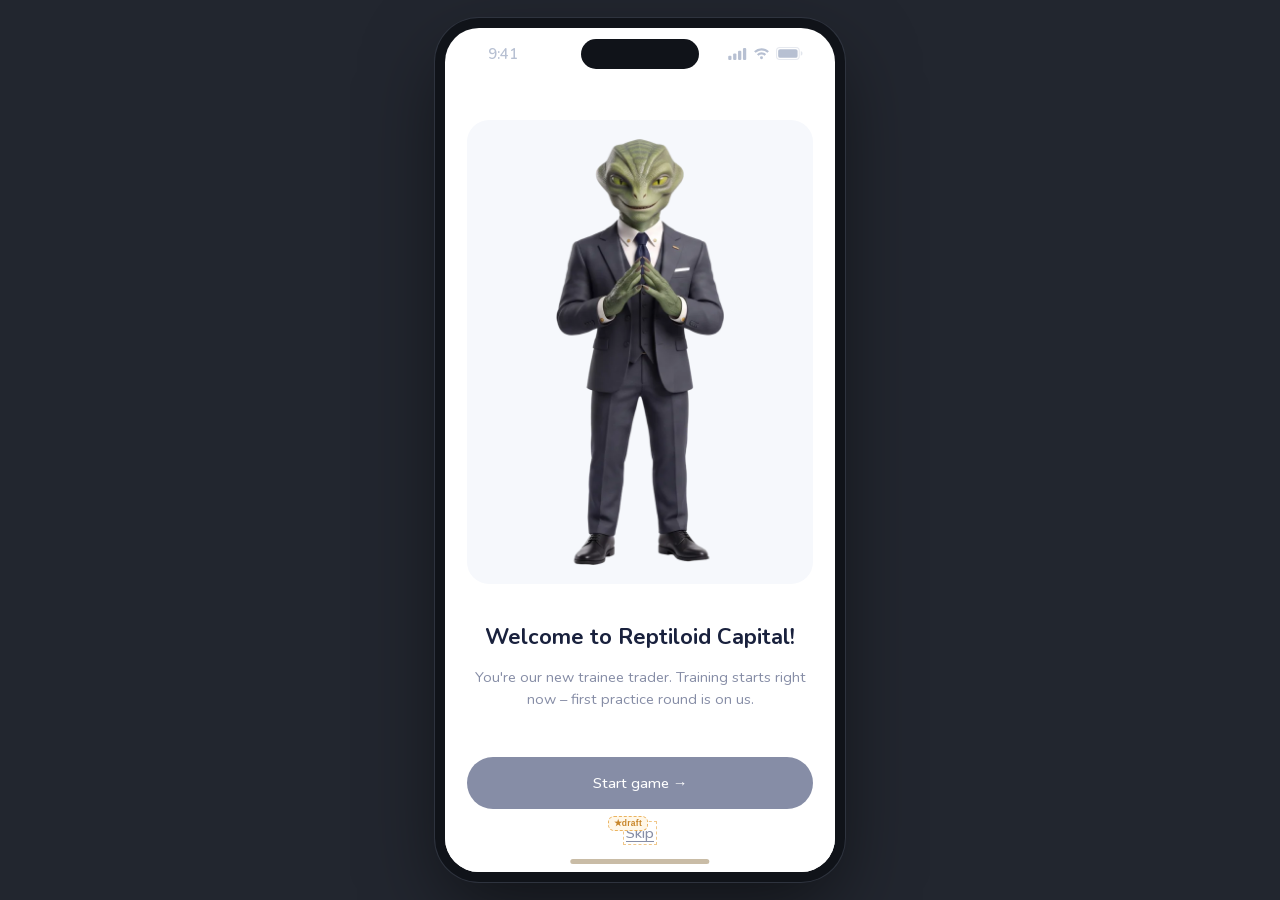
==== index.html @ bab5a85e "TapTrade redesign polish: opaque sheets, settings/auth per spec, shop packs, RC mascot" ====
<!doctype html>
<html lang="en">
<head>
<meta charset="utf-8">
<meta name="viewport" content="width=device-width,initial-scale=1,maximum-scale=1,user-scalable=no,viewport-fit=cover">
<title>Tap Trading Hub</title>
<link rel="icon" href="data:,">
<link rel="stylesheet" href="shell.css">
<script>
/* Presentational only: scale the fixed 390x844 phone frame down to fit the
   window in desktop letterbox mode (CSS var consumed by #frame transform). */
(function () {
  function fit() {
    var s = Math.min(1, (innerWidth - 24) / 390, (innerHeight - 24) / 844);
    document.documentElement.style.setProperty('--fit', (s > 0 ? s : 1).toFixed(4));
  }
  addEventListener('resize', fit);
  fit();
})();
</script>
</head>
<body class="drafts-on">

<div id="frame">

  <!-- iOS status bar -->
  <div id="statusbar">
    <span id="sbTime" title="Long-press to reset prototype">9:41</span>
    <span class="sb-batt">100%</span><!-- terminal skin: text battery per mockup C -->
    <span class="sb-icons">
      <svg width="19" height="12" viewBox="0 0 17 11"><g fill="currentColor"><rect x="0" y="7" width="3" height="4" rx="1"/><rect x="4.5" y="5" width="3" height="6" rx="1"/><rect x="9" y="2.5" width="3" height="8.5" rx="1"/><rect x="13.5" y="0" width="3" height="11" rx="1"/></g></svg>
      <svg width="17" height="12" viewBox="0 0 16 11"><path fill="currentColor" d="M8 9.2a1.4 1.4 0 1 1 0 2.8 1.4 1.4 0 0 1 0-2.8zM8 5.4c1.7 0 3.2.7 4.3 1.8l-1.5 1.5A4 4 0 0 0 8 7.5c-1.1 0-2 .4-2.8 1.2L3.7 7.2A6 6 0 0 1 8 5.4zM8 1.5c2.7 0 5.2 1.1 7 2.9l-1.5 1.5A7.7 7.7 0 0 0 8 3.6c-2.1 0-4 .9-5.5 2.3L1 4.4A9.9 9.9 0 0 1 8 1.5z" transform="translate(0 -1.5)"/></svg>
      <svg width="27" height="13" viewBox="0 0 25 12"><rect x="0.5" y="0.5" width="21" height="11" rx="3" fill="none" stroke="currentColor" opacity=".35"/><rect x="2" y="2" width="18" height="8" rx="1.8" fill="currentColor"/><path d="M23 4v4c1-.3 1.5-1 1.5-2S24 4.3 23 4z" fill="currentColor" opacity=".4"/></svg>
    </span>
  </div>

  <!-- top app bar: скелет во всех скинах, виден только в editorial (navy bar, mockup B);
       A/C прячут его по своим ДС (★draft: в их макетах бара нет) -->
  <div id="topbar" class="draft" data-draft="Token-driven top app bar: visible only in editorial per mockup B; A/C hide it (their mockups have none)"><span id="topbarTitle">Main</span></div>

  <!-- ============ SCREENS ============ -->
  <div id="view">

    <!-- WELCOME (first run) — mockup step1 (Figma 558:10224, hiring narrative п.22-23) -->
    <section class="screen" id="scr-welcome">
      <div class="wl-body">
        <div class="wl-card">
          <img class="wl-mascot" src="mascot-front.webp" alt="" width="344" height="876">
        </div>
        <div class="wl-text">
          <h1 data-i18n="welcome.title">Welcome to Reptiloid Capital!</h1>
          <p data-i18n="welcome.sub">You're our new trainee trader. Training starts right now &ndash; first practice round is on us</p>
        </div>
        <div class="wl-actions">
          <button class="wl-start" data-act="welcome-start" data-i18n="welcome.start">Start game &rarr;</button>
          <button class="wl-skip draft" data-act="welcome-skip" data-i18n="welcome.skip" data-draft="Skip semantics = old welcome ✕: straight to Home, tutorial rounds still free later">Skip</button>
        </div>
      </div>
    </section>

    <!-- HOME (полный рескин, вердикт 30.07 п.24: mockups A/B/C-home) -->
    <section class="screen has-tabbar" id="scr-home">
      <!-- Header: аватар+имя слева (вход в профиль), баланс+bell справа;
           gift = сохранённый вход дейлика (в макетах его нет) -->
      <header class="home2-head">
        <button class="user-id draft" data-act="open-profile" aria-label="Profile" data-draft="Mockup «John Carter» = sample; app has no username concept — profile display name is used">
          <span class="avatar-ini" id="homeAvatar" aria-hidden="true">JC</span>
          <b class="user-name" id="homeUserName">John Carter</b>
        </button>
        <div class="head-right">
          <button class="icon-sq gift draft" data-act="open-daily" aria-label="Daily challenge" data-draft="Preserved daily-challenge entry point; absent from the new mockups">
            <svg width="20" height="20" viewBox="0 0 24 24" fill="none" stroke="currentColor" stroke-width="1.8"><rect x="3.5" y="8.5" width="17" height="4" rx="1"/><rect x="5.5" y="12.5" width="13" height="8" rx="1"/><path d="M12 8.5v12M12 8.5c-2.5 0-5-1-5-3a2 2 0 0 1 4-1c.6.8 1 2.5 1 4zm0 0c2.5 0 5-1 5-3a2 2 0 0 0-4-1c-.6.8-1 2.5-1 4z"/></svg>
          </button>
          <button class="balance-pill" id="balancePill" data-act="open-shop" aria-label="Balance — open shop">
            <span class="coin-dot"></span><span id="balanceVal" data-balance>8 253</span><span class="bal-plus" aria-hidden="true">+</span>
          </button>
          <button class="icon-sq" data-act="open-notifications" aria-label="Notifications">
            <svg width="20" height="20" viewBox="0 0 24 24" fill="none" stroke="currentColor" stroke-width="1.8"><path d="M18 16v-5a6 6 0 1 0-12 0v5l-1.7 2.4a.6.6 0 0 0 .5 1h14.4a.6.6 0 0 0 .5-1L18 16z"/><path d="M10 20a2 2 0 0 0 4 0"/></svg>
            <i class="dot" id="bellDot" hidden></i>
          </button>
        </div>
      </header>

      <!-- Hero (622-мокап): карта игры + зелёная карта стартер-оффера + маскот + большой Play -->
      <div class="home-hero">
        <div class="trade-card">
          <h2 class="hero-title">Trade</h2>
          <p class="hero-desc" data-i18n="game.trade.desc">Buy and sell Bitcoin on the live chart</p>
        </div>
        <!-- витрина стартер-пака п.27 (★draft): видна со 2-й сессии, живое 2ч-окно, открывает его шит -->
        <button class="sp-offer draft" id="spOfferHome" data-act="open-starter" hidden data-draft="Home special-offer card (622 mockup): storefront for the starter pack п.27 — visible from the 2nd session while its 2h window is live; opens the starter sheet (same payment stub, intent log)">
          <span class="spo-top">
            <span class="spo-badge" data-i18n="offer.badge">Special offer</span>
            <span class="spo-ends"><span data-i18n="shop.endsin">Ends in</span> <b id="offerTimerHome">2:00:00</b></span>
          </span>
          <span>
            <span class="spo-title" data-i18n="offer.t">Starter chip pack</span>
            <span class="spo-desc" data-i18n="offer.d" data-i18n-arg="5 000|1.99$">Get 5 000 chips for just 1.99$ and speed up your progress.</span>
          </span>
          <span class="spo-foot">
            <b class="spo-price">$1.99</b>
            <span class="spo-buy" data-i18n="buy">Buy</span>
          </span>
        </button>
      </div>
      <img class="home-mascot" src="mascot-tt-home.webp" alt="" width="604" height="1034">
      <button class="btn btn-primary hero-play" data-act="play" data-game="trade"><span data-i18n="play">Play</span>&nbsp;&rarr;</button>
    </section>

    <!-- SHOP (полный рескин, вердикт 30.07 п.24: mockups A/B/C-shop) -->
    <section class="screen has-tabbar" id="scr-shop">
      <h1 class="pg-title" data-i18n="shop.title">Shop</h1>
      <div class="balance-pill shop-balance draft" data-draft="Shop-header balance capsule: only mockup C has it; hidden in A/B per their mockups"><span class="coin-dot"></span><span data-balance>8 253</span></div>
      <div class="offer-card" data-act="open-offer">
        <div class="offer-left">
          <div class="offer-amount"><span class="coin-dot"></span><span>150 000</span><span class="chips-word" data-i18n="chips">chips</span></div>
          <div class="offer-price"><s>9.99$</s> <b>1.99$</b></div>
          <span class="save-tag" data-i18n="savePct" data-i18n-arg="80">Save 80%</span>
          <button class="btn btn-dark sm" data-act="open-offer" data-pack="offer-150k-1.99" data-i18n="buy">Buy</button>
        </div>
        <div class="offer-right">
          <div class="offer-lbl" data-i18n="shop.personal">Personal offer</div>
          <div class="ends-card"><span data-i18n="shop.endsin">Ends in</span><b id="offerTimer">14:24:32</b></div>
        </div>
      </div>

      <h2 class="sec-title packs-title draft" data-i18n="shop.packs" data-draft="«Chip packages» section title exists only in mockup A; hidden in B/C">Chip packages</h2>
      <div class="packs">
        <div class="pack">
          <div class="pack-top"></div>
          <div class="pack-art"></div>
          <div class="pack-amt"><span class="coin-dot"></span><span>50 000</span></div>
          <div class="pack-price">4.99$</div>
          <button class="btn btn-play sm" data-act="buy" data-pack="50k-4.99"><span class="bp-word" data-i18n="buy">Buy</span><span class="bp-price">4.99$</span></button>
        </div>
        <div class="pack hot">
          <div class="pack-top"><span class="hot-tag" data-i18n="hot">Hot</span><span class="pack-save" data-i18n="savePct" data-i18n-arg="47">Save 47%</span></div>
          <div class="pack-art"></div>
          <div class="pack-amt"><span class="coin-dot"></span><span>150 000</span></div>
          <div class="pack-price">8.99$</div>
          <div class="pack-save2" data-i18n="savePct" data-i18n-arg="47">Save 47%</div>
          <button class="btn btn-play sm" data-act="buy" data-pack="150k-hot-8.99"><span class="bp-word" data-i18n="buy">Buy</span><span class="bp-price">8.99$</span></button>
        </div>
        <div class="pack">
          <div class="pack-top"><span class="pack-save" data-i18n="savePct" data-i18n-arg="70">Save 70%</span></div>
          <div class="pack-art"></div>
          <div class="pack-amt"><span class="coin-dot"></span><span>300 000</span></div>
          <div class="pack-price">10.99$</div>
          <div class="pack-save2" data-i18n="savePct" data-i18n-arg="70">Save 70%</div>
          <button class="btn btn-play sm" data-act="buy" data-pack="300k-10.99"><span class="bp-word" data-i18n="buy">Buy</span><span class="bp-price">10.99$</span></button>
        </div>
      </div>

      <h2 class="sec-title" data-i18n="shop.free">Free</h2>
      <div class="free-list">
        <div class="free-row">
          <span class="fr-ico" aria-hidden="true"><svg viewBox="0 0 24 24" fill="none" stroke="currentColor" stroke-width="1.8"><rect x="3.5" y="8.5" width="17" height="4" rx="1"/><rect x="5.5" y="12.5" width="13" height="8" rx="1"/><path d="M12 8.5v12M12 8.5c-2.5 0-5-1-5-3a2 2 0 0 1 4-1c.6.8 1 2.5 1 4zm0 0c2.5 0 5-1 5-3a2 2 0 0 0-4-1c-.6.8-1 2.5-1 4z"/></svg></span>
          <div class="fr-text"><b data-i18n="shop.invite.t">Invite a friend</b><span data-i18n="shop.invite.d">Get chips for each referral</span>
            <span class="chip-pill"><span class="coin-dot"></span><span class="cp-plus">+</span>500<span class="cp-word">&nbsp;<span data-i18n="chips">chips</span></span></span></div>
          <button class="btn-free" data-act="goto-referrals" data-i18n="invite">Invite</button>
        </div>
        <div class="free-row">
          <span class="fr-ico" aria-hidden="true"><svg viewBox="0 0 24 24" fill="none" stroke="currentColor" stroke-width="1.8"><rect x="3.5" y="8.5" width="17" height="4" rx="1"/><rect x="5.5" y="12.5" width="13" height="8" rx="1"/><path d="M12 8.5v12M12 8.5c-2.5 0-5-1-5-3a2 2 0 0 1 4-1c.6.8 1 2.5 1 4zm0 0c2.5 0 5-1 5-3a2 2 0 0 0-4-1c-.6.8-1 2.5-1 4z"/></svg></span>
          <div class="fr-text"><b data-i18n="shop.video.t">Watch video</b><span data-i18n="shop.video.d">Earn chips for each view</span>
            <span class="chip-pill"><span class="coin-dot"></span><span class="cp-plus">+</span>100<span class="cp-word">&nbsp;<span data-i18n="chips">chips</span></span></span></div>
          <button class="btn-free" data-act="watch-video" data-i18n="shop.video.btn">Watch</button>
        </div>
        <div class="free-row">
          <span class="fr-ico" aria-hidden="true"><svg viewBox="0 0 24 24" fill="none" stroke="currentColor" stroke-width="1.8"><rect x="3.5" y="8.5" width="17" height="4" rx="1"/><rect x="5.5" y="12.5" width="13" height="8" rx="1"/><path d="M12 8.5v12M12 8.5c-2.5 0-5-1-5-3a2 2 0 0 1 4-1c.6.8 1 2.5 1 4zm0 0c2.5 0 5-1 5-3a2 2 0 0 0-4-1c-.6.8-1 2.5-1 4z"/></svg></span>
          <div class="fr-text"><b data-i18n="shop.fb.t">Feedback</b><span data-i18n="shop.fb.d">Get chips for an honest review</span>
            <span class="chip-pill"><span class="coin-dot"></span><span class="cp-plus">+</span>10 000<span class="cp-word">&nbsp;<span data-i18n="chips">chips</span></span></span></div>
          <button class="btn-free" data-act="leave-review" data-i18n="shop.fb.btn">Leave a review</button>
        </div>
        <div class="free-row draft" data-act="open-dailyreward" style="cursor:pointer" data-draft="Daily reward strip row (kept, ★draft): the new shop mockups show only 3 free rows">
          <span class="fr-ico" aria-hidden="true"><svg viewBox="0 0 24 24" fill="none" stroke="currentColor" stroke-width="1.8"><rect x="3.5" y="8.5" width="17" height="4" rx="1"/><rect x="5.5" y="12.5" width="13" height="8" rx="1"/><path d="M12 8.5v12M12 8.5c-2.5 0-5-1-5-3a2 2 0 0 1 4-1c.6.8 1 2.5 1 4zm0 0c2.5 0 5-1 5-3a2 2 0 0 0-4-1c-.6.8-1 2.5-1 4z"/></svg></span>
          <div class="fr-text"><b data-i18n="shop.dr.t">Daily reward</b><span data-i18n="shop.dr.d">Come back every day for a bigger bonus</span>
            <span class="chip-pill"><span class="coin-dot"></span><span class="cp-plus">+</span><span id="drStripAmt">1 000</span><span class="cp-word">&nbsp;<span data-i18n="chips">chips</span></span></span></div>
          <button class="btn-free" data-act="open-dailyreward" id="drStripBtn">Claim</button>
        </div>
      </div>

      <button class="dev-link draft" data-act="simulate-broke" data-draft="Dev helper to trigger the Out of chips modal">Simulate &laquo;out of chips&raquo;</button>
    </section>

    <!-- REFERRALS (reskin W2: mockups A/B/C-referrals) -->
    <section class="screen has-tabbar" id="scr-referrals">
      <h1 class="pg-title" data-i18n="ref.title">Referrals</h1>
      <div class="balance-pill shop-balance"><span class="coin-dot"></span><span data-balance>8 253</span></div>
      <div class="ref-hero">
        <div class="ref-hero-card">
          <h2 data-i18n="ref.h2">Invite friends</h2>
          <p data-i18n="ref.sub">and get 500 chips for each one</p>
        </div>
        <div class="ref-banner" data-i18n="ref.banner">Invite your first friend and get<br>a free trading guide.</div>
      </div>
      <!-- Реферальный хук (вердикт 27.07): курс за первого ЗАПЛАТИВШЕГО друга -->
      <button class="ref-course draft" data-act="ref-course" data-draft="Referral hook (owner verdict 27.07): the first friend who makes a purchase unlocks a free expert Long/Short course; card layout/copy and the «якобы»-expert specifics are mine">
        <span class="refc-ico">🎓</span>
        <span class="refc-text"><b data-i18n="ref.course.t">Free expert course</b><span data-i18n="ref.course.d">Your first friend who makes a purchase unlocks a free in-depth Long/Short course by an expert</span></span>
        <span class="chev">&rsaquo;</span>
      </button>
      <label class="fld-lbl" data-i18n="ref.fld">Enter the ID of the player who invited you</label>
      <div class="fld paste-fld">
        <input type="text" placeholder="Paste ID here…" data-i18n-ph="ref.ph" id="refInput">
        <button class="paste-btn" data-act="paste-ref" data-i18n="paste">Paste</button>
      </div>
      <h3 class="sub-title ref-sec"><span data-i18n="ref.your">Your referrals</span><span class="ref-count">&nbsp;(3)</span></h3>
      <div class="ref-list">
        <div class="ref-row"><span class="ref-ava">JC</span><span class="ref-name">John Carter</span><span class="ref-amt">+500<span class="ref-chipword">&nbsp;<span data-i18n="chips">chips</span></span></span></div>
        <div class="ref-row"><span class="ref-ava">JC</span><span class="ref-name">John Carter</span><span class="ref-amt">+500<span class="ref-chipword">&nbsp;<span data-i18n="chips">chips</span></span></span></div>
        <div class="ref-row"><span class="ref-ava">JC</span><span class="ref-name">John Carter</span><span class="ref-amt">+500<span class="ref-chipword">&nbsp;<span data-i18n="chips">chips</span></span></span></div>
      </div>
      <button class="copy-id-row" data-act="copy-id">
        <span data-i18n="ref.copy" data-i18n-arg="2545265426">Copy your ID: 2545265426</span>
        <svg width="20" height="20" viewBox="0 0 24 24" fill="none" stroke="currentColor" stroke-width="1.8"><rect x="8.5" y="8.5" width="12" height="12" rx="2.5"/><path d="M15.5 8.5V6a2.5 2.5 0 0 0-2.5-2.5H6A2.5 2.5 0 0 0 3.5 6v7A2.5 2.5 0 0 0 6 15.5h2.5"/></svg>
      </button>
      <button class="btn btn-primary wide ref-invite" data-act="invite-friend" data-i18n="ref.invite">Invite a friend</button>
    </section>

    <!-- ACHIEVEMENTS (reskin W2: mockups A/B/C-achievements) -->
    <section class="screen has-tabbar" id="scr-achievements">
      <h1 class="pg-title" data-i18n="ach.title">Achievements</h1>
      <div class="balance-pill shop-balance"><span class="coin-dot"></span><span data-balance>8 253</span></div>
      <div id="achList"></div>
    </section>

    <!-- SETTINGS (reskin W2: mockups A/B/C-settings) -->
    <section class="screen has-tabbar" id="scr-settings">
      <h1 class="pg-title" data-i18n="set.title">Settings</h1>
      <!-- terminal-only header balance capsule (mockup C: settings/referrals/achievements headers carry it) -->
      <div class="balance-pill shop-balance"><span class="coin-dot"></span><span data-balance>8 253</span></div>
      <div class="set-group">
        <button class="set-row" data-act="set-sub" data-sub="Notifications"><span class="set-ico"><svg width="18" height="18" viewBox="0 0 24 24" fill="none" stroke="currentColor" stroke-width="1.8"><path d="M18 16v-5a6 6 0 1 0-12 0v5l-1.7 2.4a.6.6 0 0 0 .5 1h14.4a.6.6 0 0 0 .5-1L18 16z"/><path d="M10 20a2 2 0 0 0 4 0"/></svg></span><span data-i18n="sub.notifications">Notifications</span><label class="switch set-sw draft" data-draft="Editorial row toggle (mockup B): flips a prototype-only master flag; row tap still opens the subscreen. A/C keep chevron rows per their mockups"><input type="checkbox" id="swNotif" checked><span class="knob"></span></label><span class="chev">&rsaquo;</span></button>
        <button class="set-row" data-act="set-sub" data-sub="Language"><span class="set-ico"><svg width="18" height="18" viewBox="0 0 24 24" fill="none" stroke="currentColor" stroke-width="1.8"><circle cx="12" cy="12" r="9"/><path d="M3 12h18M12 3c2.5 2.6 3.8 5.7 3.8 9S14.5 18.4 12 21c-2.5-2.6-3.8-5.7-3.8-9S9.5 5.6 12 3z"/></svg></span><span data-i18n="sub.language">Language</span><span class="set-val" id="langVal">English</span><span class="chev">&rsaquo;</span></button>
        <!-- skin switcher (verdict 29.07: three visual styles, one skeleton; cohort sim via ?skin=) -->
        <button class="set-row draft" data-act="set-sub" data-sub="Style" data-draft="Style switcher row — dev/demo tool ONLY (verdict 31.07 п.25: skin = cohort marking via ?skin= from the funnel, no user-facing style choice in prod). Row is display:none unless drafts are ON"><span class="set-ico"><svg width="18" height="18" viewBox="0 0 24 24" fill="none" stroke="currentColor" stroke-width="1.8"><path d="M12 3l9 5-9 5-9-5z"/><path d="M3 13.5l9 5 9-5"/></svg></span><span data-i18n="sub.style">Style</span><span class="chev">&rsaquo;</span></button>
        <button class="set-row" data-act="set-sub" data-sub="Music and vibration"><span class="set-ico"><svg width="18" height="18" viewBox="0 0 24 24" fill="none" stroke="currentColor" stroke-width="1.8"><path d="M9 18V6l10-2v12"/><circle cx="6.5" cy="18" r="2.5"/><circle cx="16.5" cy="16" r="2.5"/></svg></span><span data-i18n="sub.music">Music and vibration</span><label class="switch set-sw draft" data-draft="Editorial row toggle (mockup B): flips a prototype-only master flag; row tap still opens the subscreen. A/C keep chevron rows per their mockups"><input type="checkbox" id="swMusic" checked><span class="knob"></span></label><span class="chev">&rsaquo;</span></button>
      </div>
      <div class="set-group">
        <!-- education module entry (guides + Chart patterns + practice tasks): the rebuilt
             Round Complete (onb1-6) has no guides button — Settings row keeps the module reachable -->
        <button class="set-row draft" data-act="open-guides" data-draft="★draft: Guides &amp; lessons entry point — the v2 Round Complete (mockup onb1-6) dropped the old guides button, education module was orphaned; final home pending owner decision"><span class="set-ico"><svg width="18" height="18" viewBox="0 0 24 24" fill="none" stroke="currentColor" stroke-width="1.8"><path d="M4 19.5A2.5 2.5 0 0 1 6.5 17H20"/><path d="M6.5 2H20v20H6.5A2.5 2.5 0 0 1 4 19.5v-15A2.5 2.5 0 0 1 6.5 2z"/></svg></span><span data-i18n="set.guides">Guides &amp; lessons</span><span class="chev">&rsaquo;</span></button>
        <button class="set-row" data-act="set-sub" data-sub="Help &amp; Support"><span class="set-ico"><svg width="18" height="18" viewBox="0 0 24 24" fill="none" stroke="currentColor" stroke-width="1.8"><circle cx="12" cy="12" r="9"/><path d="M9.5 9.3a2.6 2.6 0 0 1 5 .9c0 1.7-2.4 2.2-2.4 3.6"/><circle cx="12" cy="17" r=".5" fill="currentColor"/></svg></span><span data-i18n="sub.help">Help &amp; Support</span><span class="chev">&rsaquo;</span></button>
        <button class="set-row" data-act="set-sub" data-sub="About app"><span class="set-ico"><svg width="18" height="18" viewBox="0 0 24 24" fill="none" stroke="currentColor" stroke-width="1.8"><circle cx="12" cy="12" r="9"/><path d="M12 11v6"/><circle cx="12" cy="7.5" r=".5" fill="currentColor"/></svg></span><span data-i18n="sub.about">About app</span><span class="chev">&rsaquo;</span></button>
      </div>
      <div class="set-group">
        <button class="set-row" data-act="set-sub" data-sub="Agreements"><span class="set-ico"><svg width="18" height="18" viewBox="0 0 24 24" fill="none" stroke="currentColor" stroke-width="1.8"><path d="M7 3h7l4 4v14H7z"/><path d="M14 3v4h4M10 12h5M10 15.5h5"/></svg></span><span data-i18n="sub.agreements">Agreements</span><span class="chev">&rsaquo;</span></button>
        <button class="set-row draft" data-act="set-sub" data-sub="Terms of Service" data-draft="Terms row is named in the flow spec but absent from the Settings wireframe"><span class="set-ico"><svg width="18" height="18" viewBox="0 0 24 24" fill="none" stroke="currentColor" stroke-width="1.8"><path d="M12 3l8 3v6c0 5-3.5 7.7-8 9-4.5-1.3-8-4-8-9V6z"/></svg></span><span data-i18n="sub.terms">Terms of Service</span><span class="chev">&rsaquo;</span></button>
      </div>
      <div class="set-group draft" data-draft="Prototype-only toggle: highlights elements not present in Figma wireframes">
        <div class="set-row">
          <span class="set-ico"><svg width="18" height="18" viewBox="0 0 24 24" fill="none" stroke="currentColor" stroke-width="1.8"><path d="M12 3l2.6 5.6 6 .7-4.4 4.1 1.2 5.9L12 16.4l-5.4 2.9 1.2-5.9L3.4 9.3l6-.7z"/></svg></span>
          Show design drafts
          <label class="switch"><input type="checkbox" id="draftToggle" checked><span class="knob"></span></label>
        </div>
      </div>
      <div class="set-divider" aria-hidden="true"></div>
      <button class="set-row logout-row" data-act="open-logout">
        <span class="set-ico lo-ico-red"><svg width="18" height="18" viewBox="0 0 24 24" fill="none" stroke="currentColor" stroke-width="2"><path d="M14 7V5a1.5 1.5 0 0 0-1.5-1.5H6A1.5 1.5 0 0 0 4.5 5v14A1.5 1.5 0 0 0 6 20.5h6.5A1.5 1.5 0 0 0 14 19v-2M9.5 12H21M18 8.8L21.2 12 18 15.2"/></svg></span>
        <span data-i18n="set.logout">Log out</span>
        <span class="chev">&rsaquo;</span>
      </button>
      <button class="delete-link" data-act="open-delete" data-i18n="set.delete">Delete account</button>
    </section>

    <!-- SETTINGS STUB SUBSCREEN -->
    <section class="screen" id="scr-setsub">
      <header class="sub-head"><button class="back-circle" data-act="back">&larr;</button><span id="setsubTitle">Notifications</span></header>
      <div class="stub-body" id="setsubBody"></div>
    </section>

    <!-- PROFILE -->
    <section class="screen" id="scr-profile">
      <header class="sub-head"><button class="back-circle" data-act="back">&larr;</button><span data-i18n="prof.title">Profile</span></header>
      <div class="prof-id">
        <span class="avatar-ini xl" aria-hidden="true">JC</span>
        <span class="prof-name" id="profName">John Carter</span>
        <button class="edit-pill" data-act="edit-profile" data-i18n="prof.edit">Edit</button>
      </div>
      <h3 class="sub-title" data-i18n="prof.stats">Statistics</h3>
      <div class="stat-rows">
        <div class="stat-row"><span data-i18n="prof.games">Games played</span><b id="stGames">0</b></div>
        <div class="stat-row"><span data-i18n="prof.fav">Favorite game</span><b id="stFav">—</b></div>
        <div class="stat-row"><span data-i18n="prof.best">Best win</span><b><span class="coin-dot"></span><span id="stBest">0</span><span class="stat-pct">+34.2%</span></b></div>
        <div class="stat-row"><span data-i18n="prof.started">Started playing</span><b id="stStarted">—</b></div>
        <div class="stat-row draft" data-draft="Purchase-intent counter (meeting decision 24.07: track docupка intent, no in-apps); log = localStorage hub.intents"><span data-i18n="prof.intents">Purchase intents</span><b id="stIntents">0</b></div>
      </div>
      <button class="btn btn-ghost wide" data-act="share-stats" data-i18n="prof.share">Share statistics</button>
      <button class="btn btn-primary wide draft" id="profSaveBtn" data-act="open-saveprogress" data-draft="Entry point to the Save progress flow from Profile (trigger named in flow spec, no wireframe)" data-i18n="prof.savep">Save your progress</button>
    </section>

    <!-- GUIDES LIST -->
    <section class="screen" id="scr-guides">
      <header class="sub-head"><button class="back-circle" data-act="back">&larr;</button><span data-i18n="guides.title">Guides</span></header>
      <div class="fld search-fld"><input type="text" placeholder="Search" id="guideSearch" data-i18n-ph="search.ph">
        <svg width="17" height="17" viewBox="0 0 24 24" fill="none" stroke="currentColor" stroke-width="2"><circle cx="11" cy="11" r="7"/><path d="M16.5 16.5L21 21"/></svg></div>
      <div id="practiceTasks" class="draft" data-draft="Practice tasks block (education module hook, meeting decision 24.07): live checkmarks from real game events"></div>
      <div id="guidesBody"></div>
    </section>

    <!-- GUIDES ARTICLE -->
    <section class="screen" id="scr-article">
      <header class="sub-head"><button class="back-circle" data-act="back">&larr;</button><span id="artCat">Short</span></header>
      <div class="article">
        <h1 id="artTitle">Shorting as Rocket Fuel: Outperforming Half the League in a Falling Market</h1>
        <p class="art-lead">Selling an asset you don't own, expecting the price to drop.</p>
        <p>You borrow the asset from a broker, sell it immediately at the current price, and when the price falls — you buy the same asset back cheaper, return it to the broker, and keep the price difference.</p>
        <div class="art-img"></div>
        <p class="art-lead">Selling an asset you don't own, expecting the price to drop.</p>
        <p>You borrow the asset from a broker, sell it immediately at the current price, and when the price falls — you buy the same asset back cheaper, return it to the broker, and keep the price difference.</p>
        <h2 data-i18n="art.consolidate">Consolidate your knowledge in games</h2>
        <div class="gcard">
          <div class="gc-text"><h3 id="artGameName">Trade</h3><p id="artGameDesc" data-i18n="game.trade.desc">Buy and sell Bitcoin on the live chart</p></div>
          <button class="btn btn-play" data-act="play" data-game="trade" id="artGameBtn" data-i18n="play">Play</button>
        </div>
      </div>
    </section>

    <!-- NOTIFICATIONS -->
    <section class="screen" id="scr-notifications">
      <header class="sub-head"><button class="back-circle" data-act="back">&larr;</button><span data-i18n="sub.notifications">Notifications</span></header>
      <div class="fld search-fld"><input type="text" placeholder="Search" data-i18n-ph="search.ph">
        <svg width="17" height="17" viewBox="0 0 24 24" fill="none" stroke="currentColor" stroke-width="2"><circle cx="11" cy="11" r="7"/><path d="M16.5 16.5L21 21"/></svg></div>
      <div class="ntf-row unread">
        <span class="ntf-ico"><svg width="18" height="18" viewBox="0 0 24 24" fill="none" stroke="currentColor" stroke-width="1.8"><path d="M7 4h10v5a5 5 0 0 1-10 0zM7 6H4.5a2.5 2.5 0 0 0 2.6 4M17 6h2.5a2.5 2.5 0 0 1-2.6 4M12 14v3M8.5 20h7M10 17h4v3h-4z"/></svg></span>
        <div class="ntf-text"><b data-i18n="ntf.t1">Tournament starting soon</b><span data-i18n="ntf.d1">Join the tournament and get a chance to win 1,000 chips</span>
          <button class="btn btn-play sm" data-act="join-tournament" data-i18n="ntf.join">Join</button></div>
      </div>
      <div class="ntf-row">
        <span class="ntf-ico"><svg width="18" height="18" viewBox="0 0 24 24" fill="none" stroke="currentColor" stroke-width="1.8"><rect x="3.5" y="8.5" width="17" height="4" rx="1"/><rect x="5.5" y="12.5" width="13" height="8" rx="1"/><path d="M12 8.5v12M12 8.5c-2.5 0-5-1-5-3a2 2 0 0 1 4-1c.6.8 1 2.5 1 4zm0 0c2.5 0 5-1 5-3a2 2 0 0 0-4-1c-.6.8-1 2.5-1 4z"/></svg></span>
        <div class="ntf-text"><b data-i18n="ntf.t2">Welcome bonus for a friend</b><span data-i18n="ntf.d2">Get 500 welcome chips for invited friends</span>
          <button class="btn btn-play sm" data-act="goto-referrals" data-i18n="invite">Invite</button></div>
      </div>
    </section>

    <!-- SIGN UP (reskin W2: mockups A/B/C-signup; пароля нет — флоу «почта → код», вердикт 26.07) -->
    <section class="screen" id="scr-signup">
      <!-- editorial-only navy auth bar (mockup B); A/C keep the draft close button -->
      <header class="auth-bar">
        <button class="auth-back" data-act="back" aria-label="Back"><svg width="16" height="16" viewBox="0 0 24 24" fill="none" stroke="currentColor" stroke-width="2.4" stroke-linecap="round" stroke-linejoin="round"><path d="M14.5 5.5L8 12l6.5 6.5"/></svg></button>
        <span data-i18n="su.createacct">Create account</span>
      </header>
      <button class="xbtn wl-x draft" data-act="back" aria-label="Close" data-draft="Close button: the Sign up mockups have no visible exit (editorial gets the bar back button)">&times;</button>
      <div class="signup-body">
        <h1 data-i18n="su.title">Sign up</h1>
        <p class="su-sub" data-i18n="su.sub">Start playing and trading right now</p>
        <label class="fld-lbl" data-i18n="su.email">Email</label>
        <div class="fld"><input type="email" id="suEmail" placeholder="ivan.petrov@brixagency.com"></div>
        <button class="btn btn-primary wide su-cta" data-act="signup-continue" data-i18n="su.title">Sign up</button>
        <div class="or-divider"><span data-i18n="su.or">Or continue with</span></div>
        <div class="social-row">
          <button class="social-btn" data-act="social" aria-label="Google"><span class="soc-lbl">Google</span><span class="soc-mark-b">&nbsp;G</span><span class="soc-mark-c">G</span></button>
          <button class="social-btn" data-act="social" aria-label="Facebook"><span class="soc-lbl">Facebook</span><span class="soc-mark-b">&nbsp;f</span><span class="soc-mark-c">f</span></button>
          <button class="social-btn" data-act="social" aria-label="Apple"><span class="soc-lbl">Apple</span><span class="soc-mark-b">&nbsp;ID</span><span class="soc-mark-c"><svg width="20" height="20" viewBox="0 0 24 24" fill="currentColor"><path d="M16.4 12.7c0-2.4 2-3.6 2.1-3.7-1.1-1.7-2.9-1.9-3.5-1.9-1.5-.2-2.9.9-3.7.9-.8 0-1.9-.9-3.2-.8-1.6 0-3.1 1-4 2.4-1.7 3-.4 7.4 1.2 9.8.8 1.2 1.8 2.5 3.1 2.5 1.2-.1 1.7-.8 3.2-.8 1.5 0 1.9.8 3.2.8 1.3 0 2.2-1.2 3-2.4.9-1.4 1.3-2.7 1.3-2.8-.1 0-2.6-1-2.7-4zM14 5.6c.7-.8 1.1-1.9 1-3.1-1 0-2.2.7-2.9 1.5-.6.7-1.2 1.9-1 3 1.1.1 2.2-.6 2.9-1.4z"/></svg></span></button>
        </div>
        <button class="text-link draft" data-act="social" data-i18n="su.login" data-draft="Log-in entry point (kept; absent from the new signup mockups)">Already have an account? Log in</button>
        <p class="legal" data-i18n="su.legal">By continuing, you agree to the Terms and Privacy Policy.</p>
      </div>
    </section>

    <!-- VERIFICATION CODE (reskin W2: mockups A-code-error/2, B-auth-input/error, C-auth-input/error) -->
    <section class="screen" id="scr-verify">
      <header class="auth-bar">
        <button class="auth-back" data-act="back" aria-label="Back"><svg width="16" height="16" viewBox="0 0 24 24" fill="none" stroke="currentColor" stroke-width="2.4" stroke-linecap="round" stroke-linejoin="round"><path d="M14.5 5.5L8 12l6.5 6.5"/></svg></button>
        <span data-i18n="vf.verification">Verification</span>
      </header>
      <button class="xbtn wl-x" data-act="back" aria-label="Close">&times;</button>
      <div class="signup-body vf-body">
        <button class="vf-back" data-act="back" aria-label="Back"><svg width="20" height="20" viewBox="0 0 24 24" fill="none" stroke="currentColor" stroke-width="2" stroke-linecap="round" stroke-linejoin="round"><path d="M19 12H5M11 6l-6 6 6 6"/></svg></button>
        <h1 data-i18n="vf.title">Enter verification code</h1>
        <p class="verify-sub" data-i18n="vf.sub">6-digit code sent to</p>
        <p class="verify-mail">i&bull;&bull;&bull;&bull;@brixagency.com</p>
        <p class="verify-expires" data-i18n="vf.expires" data-i18n-arg="1:59">Code expires in 1:59</p>
        <div class="code-row">
          <input class="code-box" maxlength="1" inputmode="numeric"><input class="code-box" maxlength="1" inputmode="numeric"><input class="code-box" maxlength="1" inputmode="numeric"><input class="code-box" maxlength="1" inputmode="numeric"><input class="code-box" maxlength="1" inputmode="numeric"><input class="code-box" maxlength="1" inputmode="numeric">
        </div>
        <p class="verify-error" id="vfError" hidden data-i18n="vf.err">Invalid code. Try again.</p>
        <button class="btn btn-primary wide vf-cta" data-act="verify-confirm" data-i18n="vf.confirm">Confirm</button>
        <button class="text-link vf-resend" data-act="toast" data-i18n="vf.resend">Didn't receive the code? Resend</button>
        <button class="text-link vf-alt" data-act="back" data-i18n="vf.changemail">Use another email</button>
      </div>
    </section>

    <!-- ROUND COMPLETE — rebuilt per mockup onb1-6 (Figma 558:10139, вердикт 30.07 п.23) -->
    <section class="screen rc" id="scr-roundcomplete">
      <button class="rc-home draft" data-act="go-home" aria-label="Home" data-draft="Mockup has no exit to Home on Round Complete — small home tile is mine">
        <svg width="22" height="22" viewBox="0 0 24 24" fill="currentColor"><path d="M11.2 3.2a1.2 1.2 0 0 1 1.6 0l7 6.2c.4.4.7 1 .7 1.5v7.9c0 .9-.8 1.7-1.7 1.7h-4.2a.8.8 0 0 1-.8-.8v-3.2c0-.7-.6-1.3-1.3-1.3h-1c-.7 0-1.3.6-1.3 1.3v3.2a.8.8 0 0 1-.8.8H5.2c-.9 0-1.7-.8-1.7-1.7v-7.9c0-.5.3-1.1.7-1.5z"/></svg>
      </button>
      <button class="rc-menu" data-act="toast" aria-label="Menu">&#8942;</button>
      <div class="rc-top">
        <span class="rc-btc"><span class="btc-coin">&#8383;</span> BTC</span>
        <h1 data-i18n="rc.title">ROUND COMPLETE</h1>
      </div>
      <div class="rc-unlock" id="rcUnlock" hidden>
        <div class="rc-unlock-head">
          <svg width="20" height="20" viewBox="0 0 24 24" fill="none" stroke="#13A86D" stroke-width="2.2" stroke-linecap="round" stroke-linejoin="round"><rect x="5" y="10.5" width="13" height="9.5" rx="2.4"/><path d="M8.5 10.5V7.6a4 4 0 0 1 7.8-1.2"/></svg>
          <b data-i18n="rc.unlock">New mechanic unlocked!</b>
        </div>
        <div class="rc-unlock-name" id="rcUnlockName">Short selling</div>
        <p class="rc-unlock-desc" id="rcUnlockDesc">Now you can open short positions and bet on the price falling</p>
        <!-- 622-мокап f2056: ликующий фотореал-маскот в карточке анлока -->
        <span class="rc-unlock-mascot"><img src="mascot-tt-cheer.webp" alt="" width="520" height="1054"></span>
      </div>
      <div class="rc-earn-band">
        <span class="rc-earn-lbl" data-i18n="rc.earned">Earned</span>
        <div class="rc-earn-val"><span class="coin-ico dark"></span><b id="rcEarned">320</b></div>
        <div class="rc-fw" id="rcFw" hidden>
          <svg width="20" height="20" viewBox="0 0 24 24" fill="none" stroke="#fff" stroke-width="2" stroke-linecap="round" stroke-linejoin="round"><path d="M7 4h10v5a5 5 0 0 1-10 0zM7 6H4.5a2.5 2.5 0 0 0 2.6 4M17 6h2.5a2.5 2.5 0 0 1-2.6 4M12 14v3M8.5 20h7"/></svg>
          <span class="rc-fw-lbl" data-i18n="rc.fwbonus">First win bonus</span>
          <span class="rc-fw-amt"><span class="coin-ico sm light"></span> 150</span>
        </div>
        <span class="rc-bal-pill"><span data-i18n="rc.balance">Your balance</span> <span class="coin-ico sm dark"></span> <span id="rcBalance">1 430</span></span>
      </div>
      <div class="rc-tiles" id="rcTiles" data-draft="Non-Prediction games report other stats — tile labels beyond the Figma trio are mine">
        <div class="rc-tile"><span data-i18n="tile.guessed">Guessed</span><b>17</b></div>
        <div class="rc-tile"><span data-i18n="tile.streak">Best streak</span><b>12&#128293;</b></div>
        <div class="rc-tile"><span data-i18n="tile.mult">Best modifier</span><b>&times;2.0</b></div>
      </div>
      <div class="rc-actions">
        <button class="rc-next" data-act="rc-next" data-i18n="rc.next">Next round</button>
        <button class="rc-repeat" data-act="rc-repeat" data-i18n="rc.repeat">Repeat round</button>
      </div>
    </section>

  </div><!-- /view -->

  <!-- TAB BAR (mockups: Phosphor-style outline icons — House, CoinVertical, UsersThree, Trophy, GearSix) -->
  <nav id="tabbar">
    <button class="tab active" data-tab="home">
      <svg width="20" height="20" viewBox="0 0 24 24" fill="none" stroke="currentColor" stroke-width="1.5" stroke-linecap="round" stroke-linejoin="round"><path d="M4.7 20.2v-9.5a.9.9 0 0 1 .3-.67l6.4-5.82a.9.9 0 0 1 1.2 0L19 10.03a.9.9 0 0 1 .3.67v9.5a.6.6 0 0 1-.6.6h-4.3v-4.9a.7.7 0 0 0-.7-.7h-3.4a.7.7 0 0 0-.7.7v4.9H5.3a.6.6 0 0 1-.6-.6z"/></svg>
      <span data-i18n="tab.home">Home</span></button>
    <button class="tab" data-tab="shop">
      <svg width="20" height="20" viewBox="0 0 24 24" fill="none" stroke="currentColor" stroke-width="1.5" stroke-linecap="round" stroke-linejoin="round"><ellipse cx="10" cy="12" rx="4.6" ry="8.6"/><path d="M10 3.4h4.2c2.6 0 4.7 3.85 4.7 8.6s-2.1 8.6-4.7 8.6H10"/><path d="M17.6 8.2h2.6M18.6 12h2.7M17.6 15.8h2.6"/></svg>
      <span data-i18n="tab.shop">Shop</span></button>
    <button class="tab" data-tab="referrals">
      <svg width="20" height="20" viewBox="0 0 24 24" fill="none" stroke="currentColor" stroke-width="1.5" stroke-linecap="round" stroke-linejoin="round"><circle cx="12" cy="10.2" r="3.2"/><path d="M7.3 18.6c.9-2 2.6-3.2 4.7-3.2s3.8 1.2 4.7 3.2"/><circle cx="18.9" cy="8.9" r="2.4"/><path d="M18.4 14.5c1.9.2 3.4 1.3 4.1 3.1"/><circle cx="5.1" cy="8.9" r="2.4"/><path d="M5.6 14.5c-1.9.2-3.4 1.3-4.1 3.1"/></svg>
      <span data-i18n="tab.referrals">Referrals</span></button>
    <button class="tab" data-tab="achievements">
      <svg width="20" height="20" viewBox="0 0 24 24" fill="none" stroke="currentColor" stroke-width="1.5" stroke-linecap="round" stroke-linejoin="round"><path d="M7 4h10v5a5 5 0 0 1-10 0zM7 6H4.5a2.5 2.5 0 0 0 2.6 4M17 6h2.5a2.5 2.5 0 0 1-2.6 4M12 14v3M8.5 20h7"/></svg>
      <span data-i18n="tab.achievements">Achievements</span></button>
    <button class="tab" data-tab="settings">
      <svg width="20" height="20" viewBox="0 0 24 24" fill="none" stroke="currentColor" stroke-width="1.5" stroke-linecap="round" stroke-linejoin="round"><circle cx="12" cy="12" r="3.4"/><path d="M10.9 3.1a1 1 0 0 1 2.2 0l.2 1.6a7.4 7.4 0 0 1 2.3 1.33l1.5-.62a1 1 0 0 1 1.27.44l1.1 1.9a1 1 0 0 1-.17 1.33l-1.3 1.05a7.4 7.4 0 0 1 0 2.66l1.3 1.05a1 1 0 0 1 .17 1.33l-1.1 1.9a1 1 0 0 1-1.27.44l-1.5-.62a7.4 7.4 0 0 1-2.3 1.33l-.2 1.6a1 1 0 0 1-2.2 0l-.2-1.6a7.4 7.4 0 0 1-2.3-1.33l-1.5.62a1 1 0 0 1-1.27-.44l-1.1-1.9a1 1 0 0 1 .17-1.33l1.3-1.05a7.4 7.4 0 0 1 0-2.66L4.4 9.08a1 1 0 0 1-.17-1.33l1.1-1.9a1 1 0 0 1 1.27-.44l1.5.62a7.4 7.4 0 0 1 2.3-1.33z"/></svg>
      <span data-i18n="tab.settings">Settings</span></button>
  </nav>

  <!-- GAME LAYER -->
  <div id="gamelayer" hidden>
    <iframe id="gameframe" title="Game" src="about:blank"></iframe>
    <button id="gameBack" class="draft" data-act="game-back" aria-label="Back" data-draft="Floating back-to-hub button over games (no wireframe for in-game hub exit)">&lsaquo;</button>
    <!-- Tutorial overlay: per-round bubble sequences over sim rounds (mockups onb1..3, вердикт 30.07 п.23) -->
    <div id="tutorial" hidden>
      <div id="tutBand" hidden></div><!-- green profit-zone band over the chart (mockup Rectangle 7271) -->
      <div id="tutDim" hidden></div><!-- re-dim patch over the neighbour inside a light window (onb2-2/3: the other button of the pair stays dark) -->
      <div class="tut-card" id="tutCard">
        <p id="tutText">Analyze the Bitcoin chart and make a decision.</p>
        <span class="tut-mascot"><img src="mascot-bubble.webp" alt="" width="198" height="360"></span>
        <button class="tut-skip" data-act="tut-skip" data-i18n="tut.skip">Skip the tutorial</button>
        <button class="tut-next" data-act="tut-next" data-i18n="tut.next">Next</button>
      </div>
      <!-- white curved arrows (mockup path86): down-left, down-right, up-left -->
      <svg id="tutArrowDL" class="tut-arrow" viewBox="0 0 54 63"><path d="M40 4 C 44 22, 40 40, 24 52" fill="none" stroke="#fff" stroke-width="7" stroke-linecap="round"/><path d="M10 40 L22 55 L34 44 Z" fill="#fff" stroke="#fff" stroke-width="4" stroke-linejoin="round"/></svg>
      <svg id="tutArrowDR" class="tut-arrow" viewBox="0 0 54 63"><path d="M14 4 C 10 22, 14 40, 30 52" fill="none" stroke="#fff" stroke-width="7" stroke-linecap="round"/><path d="M44 40 L32 55 L20 44 Z" fill="#fff" stroke="#fff" stroke-width="4" stroke-linejoin="round"/></svg>
      <svg id="tutArrowUL" class="tut-arrow" viewBox="0 0 64 58"><path d="M58 52 C 40 48, 24 36, 16 18 " fill="none" stroke="#fff" stroke-width="7" stroke-linecap="round"/><path d="M4 26 L13 8 L28 17 Z" fill="#fff" stroke="#fff" stroke-width="4" stroke-linejoin="round"/></svg>
    </div>
  </div>

  <!-- SHEET LAYER (bottom sheets) -->
  <div id="sheetlayer" hidden>
    <div class="backdrop" data-act="sheet-close"></div>

    <!-- Daily challenge -->
    <div class="sheet" id="sh-daily" hidden>
      <button class="xbtn" data-act="sheet-close">&times;</button>
      <div class="sheet-kicker" data-i18n="dc.kicker">Daily challenge</div>
      <h2 data-i18n="dc.title">Candle of the day (BTC)</h2>
      <p class="sheet-sub" data-i18n="dc.sub">Open a trade on BTC's daily close and<br>earn a reward</p>
      <div class="daily-chart">
        <svg viewBox="0 0 302 140" preserveAspectRatio="none">
          <g class="dc-grid" stroke="#e6d9bb" stroke-width="1" stroke-dasharray="3 4">
            <line x1="0" y1="35" x2="302" y2="35"/><line x1="0" y1="70" x2="302" y2="70"/><line x1="0" y1="105" x2="302" y2="105"/>
            <line x1="50" y1="0" x2="50" y2="140"/><line x1="110" y1="0" x2="110" y2="140"/><line x1="170" y1="0" x2="170" y2="140"/>
          </g>
          <g id="dailyCandles"></g>
          <line x1="243" y1="0" x2="243" y2="140" stroke="#fff" stroke-width="2"/>
        </svg>
        <div class="daily-q" id="dailyQ"><span>?</span><span class="q-big">?</span><span>?</span></div>
        <div class="daily-prices"><span>63.380</span><span>63.360</span><span>63.340</span></div>
      </div>
      <div class="daily-days" id="dailyDays"></div>
      <div class="daily-btns" id="dailyBtns">
        <button class="btn-long" data-act="daily-pick" data-dir="long">Long</button>
        <button class="btn-short" data-act="daily-pick" data-dir="short">Short</button>
      </div>
      <div class="daily-victory" id="dailyVictory" hidden>
        <div class="dv-badge">&#10003;</div>
        <b data-i18n="dc.placed">Trade placed!</b>
        <p data-i18n="dc.comeback">Come back tomorrow to see the result<br>and keep your streak going.</p>
        <button class="btn btn-primary wide" data-act="sheet-close" data-i18n="done">Done</button>
      </div>
    </div>

    <!-- Notification permission -->
    <div class="sheet" id="sh-notifperm" hidden>
      <button class="xbtn" data-act="sheet-close">&times;</button>
      <h2 class="np-title" data-i18n="np.title">Want to predict how the day will close in the daily challenge?</h2>
      <p class="sheet-sub" data-i18n="np.sub">Allow notifications</p>
      <button class="btn btn-primary wide" data-act="notif-allow" data-i18n="np.allow">Allow</button>
      <button class="btn btn-ghost wide" data-act="sheet-close" data-i18n="np.deny">Deny</button>
    </div>

    <!-- Save progress -->
    <div class="sheet" id="sh-saveprogress" hidden>
      <button class="xbtn" data-act="sheet-close">&times;</button>
      <h2 data-i18n="prof.savep">Save your progress</h2>
      <div class="sp-band">
        <p id="spHave"><span data-i18n="sp.have">You have</span> <span class="coin-dot"></span> <b id="spBalance">8 253</b></p>
        <p id="spDaysLine">and <b id="spDays">2 days</b> of wins in the daily challenge</p>
      </div>
      <button class="btn btn-primary wide" data-act="open-signup" data-i18n="sp.register">Register</button>
    </div>

    <!-- Out of chips -->
    <div class="sheet" id="sh-outofchips" hidden>
      <button class="xbtn" data-act="sheet-close">&times;</button>
      <h2 data-i18n="ooc.title">Out of chips</h2>
      <!-- W3: пакеты и фри-ряд = скелет магазина, скин из его CSS (карты A / арт+hot B / тёмные C) -->
      <div class="packs in-sheet">
        <div class="pack">
          <div class="pack-top"></div>
          <div class="pack-art"></div>
          <div class="pack-amt"><span class="coin-dot"></span><span>50 000</span></div>
          <div class="pack-price">4.99$</div>
          <button class="btn btn-play sm" data-act="buy" data-pack="50k-4.99"><span class="bp-word" data-i18n="buy">Buy</span><span class="bp-price">4.99$</span></button>
        </div>
        <div class="pack hot">
          <div class="pack-top"><span class="hot-tag" data-i18n="hot">Hot</span><span class="pack-save" data-i18n="savePct" data-i18n-arg="47">Save 47%</span></div>
          <div class="pack-art"></div>
          <div class="pack-amt"><span class="coin-dot"></span><span>150 000</span></div>
          <div class="pack-price">8.99$</div>
          <div class="pack-save2" data-i18n="savePct" data-i18n-arg="47">Save 47%</div>
          <button class="btn btn-play sm" data-act="buy" data-pack="150k-hot-8.99"><span class="bp-word" data-i18n="buy">Buy</span><span class="bp-price">8.99$</span></button>
        </div>
        <div class="pack">
          <div class="pack-top"><span class="pack-save" data-i18n="savePct" data-i18n-arg="70">Save 70%</span></div>
          <div class="pack-art"></div>
          <div class="pack-amt"><span class="coin-dot"></span><span>300 000</span></div>
          <div class="pack-price">10.99$</div>
          <div class="pack-save2" data-i18n="savePct" data-i18n-arg="70">Save 70%</div>
          <button class="btn btn-play sm" data-act="buy" data-pack="300k-10.99"><span class="bp-word" data-i18n="buy">Buy</span><span class="bp-price">10.99$</span></button>
        </div>
      </div>
      <div class="free-list">
        <div class="free-row">
          <span class="fr-ico" aria-hidden="true"><svg viewBox="0 0 24 24" fill="none" stroke="currentColor" stroke-width="1.8"><circle cx="12" cy="12" r="9"/><path d="M10 8.5l6 3.5-6 3.5z"/></svg></span>
          <div class="fr-text"><b data-i18n="shop.video.t">Watch video</b><span data-i18n="shop.video.d">Earn chips for each view</span>
            <span class="chip-pill"><span class="coin-dot"></span><span class="cp-plus">+</span>100<span class="cp-word">&nbsp;<span data-i18n="chips">chips</span></span></span></div>
          <button class="btn-free" data-act="watch-video" data-i18n="shop.video.btn">Watch</button>
        </div>
      </div>
      <p class="ooc-tomorrow" data-i18n="ooc.tomorrow">Or come back tomorrow for the<br>daily reward</p>
    </div>

    <!-- Personal offer -->
    <div class="sheet" id="sh-offer" hidden>
      <button class="xbtn" data-act="sheet-close">&times;</button>
      <div class="sheet-kicker pill" data-i18n="shop.personal">Personal offer</div>
      <div class="offer-art">
        <div class="ends-card float"><span data-i18n="shop.endsin">Ends in</span><b id="offerTimer2">14:24:32</b></div>
      </div>
      <div class="offer-big"><span class="coin-dot"></span>150 000</div>
      <div class="offer-price big"><s>9.99$</s> 1.99$</div>
      <span class="save-tag center" data-i18n="savePct" data-i18n-arg="80">Save 80%</span>
      <button class="btn btn-primary wide" data-act="buy" data-pack="offer-150k-1.99" data-i18n="buy">Buy</button>
    </div>

    <!-- Daily reward (shop) -->
    <div class="sheet" id="sh-dailyreward" hidden>
      <button class="xbtn" data-act="sheet-close">&times;</button>
      <h2 data-i18n="shop.dr.t">Daily reward</h2>
      <div class="dr-days" id="drDays"></div>
      <p class="sheet-sub" data-i18n="dr.todays">Today's reward</p>
      <div class="dr-gift">
        <svg width="44" height="44" viewBox="0 0 24 24" fill="none" stroke="currentColor" stroke-width="1.6"><rect x="3.5" y="8.5" width="17" height="4" rx="1"/><rect x="5.5" y="12.5" width="13" height="8" rx="1"/><path d="M12 8.5v12M12 8.5c-2.5 0-5-1-5-3a2 2 0 0 1 4-1c.6.8 1 2.5 1 4zm0 0c2.5 0 5-1 5-3a2 2 0 0 0-4-1c-.6.8-1 2.5-1 4z"/></svg>
        <span class="chip-pill"><span class="coin-dot"></span><span id="drGiftAmt">4 000</span></span>
      </div>
      <button class="btn btn-primary wide" id="drClaimBtn" data-act="claim-dailyreward">Claim bonus</button>
    </div>

    <!-- Log out -->
    <div class="sheet draft" id="sh-logout" hidden data-draft="Log out confirmation sheet (row exists in the Settings wireframe, the sheet itself does not)">
      <div class="lo-ico"><svg width="21" height="21" viewBox="0 0 24 24" fill="none" stroke="currentColor" stroke-width="2" stroke-linecap="round" stroke-linejoin="round"><path d="M9 21H5a2 2 0 0 1-2-2V5a2 2 0 0 1 2-2h4M16 17l5-5-5-5M21 12H9"/></svg></div>
      <h2 data-i18n="lo.title">Log out?</h2>
      <p class="sheet-sub" data-i18n="lo.sub">Are you sure you want to log out of your account?</p>
      <button class="btn btn-primary wide" data-act="logout-confirm" data-i18n="set.logout">Log out</button>
      <button class="btn btn-ghost wide" data-act="sheet-close" data-i18n="cancel">Cancel</button>
    </div>

    <!-- Guides promo (home) -->
    <div class="sheet" id="sh-guidespromo" hidden>
      <button class="xbtn" data-act="sheet-close">&times;</button>
      <div class="promo-img"></div>
      <h2 class="promo-title" data-i18n="gp.title">Interested in this type of trading?</h2>
      <p class="sheet-sub" data-i18n="gp.sub">Check out our guides on this topic</p>
      <button class="btn btn-primary wide" data-act="open-guides" data-i18n="rc.guides.btn">Read guides</button>
    </div>

    <!-- Starter pack 1.99$ (вердикт 31.07 п.27: авто-шит со второй сессии, один раз; ★ draft) -->
    <div class="sheet draft" id="sh-starter" hidden data-draft="Starter pack sheet (owner verdict 31.07 п.27: 1.99$ chip pack, auto-shown once from the SECOND app session; payment stub + intent log per the common scheme п.15). Layout/copy and the 5 000 chips amount are mine (★draft)">
      <button class="xbtn" data-act="sheet-close">&times;</button>
      <div class="sheet-kicker pill" data-i18n="offer.t">Starter chip pack</div>
      <div class="offer-big"><span class="coin-dot"></span>5 000</div>
      <div class="offer-price big">1.99$</div>
      <p class="sheet-sub" data-i18n="offer.d" data-i18n-arg="5 000|1.99$">Get 5 000 chips for just 1.99$ and speed up your progress.</p>
      <button class="btn btn-primary wide" data-act="starter-buy" data-i18n="buy">Buy</button>
      <button class="btn btn-ghost wide" data-act="sheet-close" data-i18n="peak.later">Not now</button>
    </div>

    <!-- Peak offer «You're on fire» (webv1, встреча п.5: хук «пика тупизны», ★ draft) -->
    <div class="sheet draft" id="sh-peak" hidden data-draft="Peak-moment upsell sheet (Dunning–Kruger hook, meeting decision 24.07). Trigger (verdict 25.07): 3 winning rounds in a row with PnL ≥ +30%; shows AFTER return to Home, never over Round Complete (verdict 31.07 п.28); once per session, max once a day. All option clicks go to the intent log.">
      <button class="xbtn" data-act="sheet-close">&times;</button>
      <div class="peak-flame" aria-hidden="true">🔥</div>
      <h2 data-i18n="peak.title">You’re on fire!</h2>
      <p class="sheet-sub" data-i18n="peak.sub">Level up for real — pick your next step</p>
      <div class="peak-opts">
        <button class="peak-opt" data-act="peak-opt" data-src="peak-course">
          <span class="po-ico">🎓</span>
          <span class="po-text"><b data-i18n="peak.course">Crypto trading course</b><span data-i18n="peak.course.d">Structured basics, from zero to system</span></span>
          <span class="chev">&rsaquo;</span>
        </button>
        <button class="peak-opt" data-act="peak-opt" data-src="peak-academy">
          <span class="po-ico">🏛️</span>
          <span class="po-text"><b data-i18n="peak.academy">Binance Academy</b><span data-i18n="peak.academy.d">Free lessons from the partner</span></span>
          <span class="chev">&rsaquo;</span>
        </button>
        <button class="peak-opt" data-act="peak-opt" data-src="peak-prop">
          <span class="po-ico">🏆</span>
          <span class="po-text"><b data-i18n="peak.prop">Prop-trading quests</b><span data-i18n="peak.prop.d">Trade a funded account</span></span>
          <span class="chev">&rsaquo;</span>
        </button>
      </div>
      <button class="btn btn-ghost wide" data-act="peak-later" data-i18n="peak.later">Not now</button>
    </div>

    <!-- Payment stub (вердикт 27.07: в веб-прототипе только заглушки платежей) -->
    <div class="sheet draft" id="sh-paystub" hidden data-draft="Payment stub (owner verdict 27.07: web prototype has payment/quest stubs only): item + price → Pay → endless «Payment processing…»; both steps go to hub.intents. Layout/copy are mine; prop-quest price 49.99$ APPROVED by owner 27.07 evening">
      <button class="xbtn" data-act="sheet-close">&times;</button>
      <div id="psConfirm">
        <h2 id="psItem">Item</h2>
        <div class="ps-price" id="psPrice">9.99$</div>
        <button class="btn btn-primary wide" data-act="paystub-pay" data-i18n="stub.pay">Pay</button>
      </div>
      <div id="psWait" hidden>
        <div class="stub-spinner" aria-hidden="true"></div>
        <h2 data-i18n="stub.processing">Payment processing…</h2>
        <p class="sheet-sub" data-i18n="stub.notify">We’ll notify you when it’s done</p>
        <button class="btn btn-ghost wide stub-close" data-act="sheet-close" data-i18n="close">Close</button>
      </div>
    </div>

    <!-- Course tier picker (вердикт 27.07; цены УТВЕРЖДЕНЫ владельцем 27.07 вечер) -->
    <div class="sheet draft" id="sh-tiers" hidden data-draft="Course tier picker (owner verdict 27.07). Tier names Basic/Pro/Expert stay English in all languages (product convention); USD prices 9.99/29.99/99.99 APPROVED by owner 27.07 evening; tier descriptions are mine">
      <button class="xbtn" data-act="sheet-close">&times;</button>
      <h2 data-i18n="peak.course">Crypto trading course</h2>
      <p class="sheet-sub" data-i18n="tiers.sub">Choose your level</p>
      <div class="peak-opts">
        <button class="peak-opt" data-act="tier-pick" data-tier="1">
          <span class="po-ico">📈</span>
          <span class="po-text"><b>Basic</b><span data-i18n="tiers.basic.d">Charts, orders and first trades</span></span>
          <span class="tier-price">9.99$</span>
        </button>
        <button class="peak-opt" data-act="tier-pick" data-tier="2">
          <span class="po-ico">🚀</span>
          <span class="po-text"><b>Pro</b><span data-i18n="tiers.pro.d">Strategies, leverage and risk management</span></span>
          <span class="tier-price">29.99$</span>
        </button>
        <button class="peak-opt" data-act="tier-pick" data-tier="3">
          <span class="po-ico">🧠</span>
          <span class="po-text"><b>Expert</b><span data-i18n="tiers.expert.d">Advanced system and expert feedback</span></span>
          <span class="tier-price">99.99$</span>
        </button>
      </div>
    </div>

    <!-- Partner redirect stub (вердикт 27.07: Binance Academy) -->
    <div class="sheet draft" id="sh-redirect" hidden data-draft="Partner-redirect stub (owner verdict 27.07): endless «Redirecting to partner…», close by hand; no real redirect in the prototype">
      <button class="xbtn" data-act="sheet-close">&times;</button>
      <div class="stub-spinner" aria-hidden="true"></div>
      <h2 data-i18n="stub.redirect">Redirecting to partner… (prototype)</h2>
      <button class="btn btn-ghost wide stub-close" data-act="sheet-close" data-i18n="close">Close</button>
    </div>

  </div><!-- /sheetlayer -->

  <!-- MODAL LAYER (centered) -->
  <div id="modallayer" hidden>
    <div class="backdrop" data-act="modal-close"></div>

    <!-- Delete account -->
    <div class="modal" id="md-delete" hidden>
      <div class="danger-ico"><svg width="21" height="21" viewBox="0 0 24 24" fill="none" stroke="currentColor" stroke-width="2" stroke-linecap="round" stroke-linejoin="round"><path d="M7.9 2.5h8.2l5.4 5.4v8.2l-5.4 5.4H7.9l-5.4-5.4V7.9z"/><path d="M12 8v4.5"/><circle cx="12" cy="16" r=".6" fill="currentColor"/></svg></div>
      <h2 class="danger-title" data-i18n="del.title">Delete account?</h2>
      <p data-i18n="del.text">This action is permanent and cannot be undone. All your data, achievements, and history will be lost.</p>
      <button class="btn btn-primary wide" data-act="delete-confirm" data-i18n="set.delete">Delete account</button>
      <button class="btn btn-outline wide" data-act="modal-close" data-i18n="cancel">Cancel</button>
    </div>

    <!-- First win -->
    <div class="modal draft" id="md-firstwin" hidden data-draft="First-win congratulation modal (flow spec; no dedicated wireframe)">
      <div class="trophy-art">
        <svg width="52" height="52" viewBox="0 0 24 24" fill="none" stroke="currentColor" stroke-width="1.4"><path d="M7 4h10v5a5 5 0 0 1-10 0zM7 6H4.5a2.5 2.5 0 0 0 2.6 4M17 6h2.5a2.5 2.5 0 0 1-2.6 4M12 14v3M8.5 20h7M10 17h4v3h-4z"/></svg>
      </div>
      <h2 data-i18n="fw.title">Congratulations on your first successful trade</h2>
      <p class="fw-earn"><span data-i18n="fw.earned">You earned</span> <span class="coin-dot"></span> <b>150</b></p>
      <button class="btn btn-primary wide" data-act="firstwin-continue" data-i18n="fw.continue">Continue playing</button>
    </div>

    <!-- New achievement -->
    <div class="modal" id="md-newach" hidden>
      <button class="xbtn" data-act="modal-close">&times;</button>
      <div class="sheet-kicker" data-i18n="newach">New achievement!</div>
      <div class="ach-art">
        <svg width="52" height="52" viewBox="0 0 24 24" fill="none" stroke="currentColor" stroke-width="1.2"><path d="M7 4h10v5a5 5 0 0 1-10 0zM7 6H4.5a2.5 2.5 0 0 0 2.6 4M17 6h2.5a2.5 2.5 0 0 1-2.6 4M12 14v3M8.5 20h7M10 17h4v3h-4z"/></svg>
      </div>
      <h2 id="naTitle">Avid player</h2>
      <p id="naSub">You completed 150 games</p>
      <button class="btn btn-primary wide" data-act="claim-newach"><span data-i18n="newach.claim">Claim reward</span> &nbsp;<span class="coin-dot"></span> <span id="naReward">5 000</span></button>
    </div>
  </div>

  <div id="homeind"></div>
  <div id="toast" hidden></div>
</div><!-- /frame -->

<script src="shell.js"></script>
</body>
</html>
---- shell.css ----
/* ============================================================
   Tap Trading Hub — shell styles.
   TapTrade redesign (Figma row 622:*, вердикт владельца 31.07 «верстай всю версию так»):
   единый крем-дизайн «бумага + Nunito + кобальтовые 3D-кнопки» на всю оболочку.
   Мокапы 375-wide → фрейм 390: значения ×(390/375) ≈ 1.04; RC-мокап 440-wide → ×0.886.
   Fonts: Nunito (весь дефолт-скин), Inter (terminal/editorial UI).
   ============================================================ */

/* Local fonts (self-contained prototype — no CDN). Variable woff2, latin subset. */
@font-face {
  font-family:'Inter'; font-style:normal; font-weight:100 900; font-display:swap;
  src:url('fonts/inter-var.woff2') format('woff2');
}
@font-face {
  font-family:'Nunito'; font-style:normal; font-weight:200 1000; font-display:swap;
  src:url('fonts/nunito-var.woff2') format('woff2');
}
/* new skins (вердикт 30.07 п.24): editorial = Crimson Pro headings, terminal = JetBrains Mono digits */
@font-face {
  font-family:'Crimson Pro'; font-style:normal; font-weight:200 900; font-display:swap;
  src:url('fonts/crimson-pro-var.woff2') format('woff2');
}
@font-face {
  font-family:'JetBrains Mono'; font-style:normal; font-weight:100 800; font-display:swap;
  src:url('fonts/jetbrains-mono-var.woff2') format('woff2');
}

* { margin:0; padding:0; box-sizing:border-box; -webkit-tap-highlight-color:transparent; }
[hidden] { display:none !important; }
html, body { height:100%; }
body {
  font-family:var(--font);
  background:#22262f; /* letterbox around the phone frame on desktop */
  display:grid; place-items:center;
  color:var(--tx);
  overflow:hidden;
}
button { font-family:inherit; border:none; background:none; cursor:pointer; color:inherit; }
input { font-family:inherit; }

:root {
  /* ============ SKIN TOKEN CONTRACT v3 ============
     TapTrade-рескин (Figma 622:*, вердикт 31.07): defaults = новый единый крем-дизайн
     (бумага #F0DFC2 + зерно, чернила #4C334A, Nunito, кобальтовые 3D-кнопки) — он же
     язык игры/RC, теперь на всю оболочку. body[data-skin="terminal"|"editorial"]
     остаются когортными оверрайдами тех же токенов поверх ТОГО ЖЕ скелета (п.20/24/25).
     Every surface reads ONLY these tokens.
     Values from node dumps (_рабочее/taptrade-622/spec-*.txt), scale ×(390/375)≈1.04. */
  --bg:#F0DFC2;          /* paper base */
  --paper:url('paper.webp');            /* бумажное зерно (15% альфа запечена), cover */
  --card:rgba(255,255,255,.30);         /* полупрозрачные карты поверх бумаги */
  --solid:#F5EAD6;                      /* СПЛОШНАЯ поверхность: шиты/модалки/тосты (карты прозрачны) */
  --card-line:#FFFFFF;                  /* их 2px белый контур */
  --panel:rgba(255,255,255,.30);
  --panel2:rgba(255,255,255,.50);       /* вложенная светлая карта (Ends-in, badge) */
  --accent2:#F0DFC2;     /* art placeholders (legacy screens) */
  --line:rgba(255,255,255,.85);         /* hairlines между рядами */
  --pill-line:rgba(101,50,0,.20);       /* тёплый контур белых пилюль (#653200 20%) */
  --tx:#4C334A;          /* primary ink */
  --tx-soft:rgba(76,51,74,.70);         /* secondary ink */
  --sb:rgba(76,51,74,.60);              /* tertiary: placeholders, dim labels */
  --green:#13A86D;
  --green-deep:#13A86D;
  --red:#F54040;
  --hot:#EEB06A;         /* HIT badge */
  --blue:#4068F5;
  --gold:#FFB703;        /* контурная монета в пилюлях шапки */
  --coin-line:#EEB06A;   /* контурная монета на кремовых картах */
  --danger:var(--red);
  --danger-bg:#FEE2E2;   /* danger icon circle */
  --r-sheet:20.8px;      /* sheets/modals (★draft, шитов в макетах нет: r20 крупных карт ДС) */
  --toast-bg:#4C334A; --toast-tx:#FFFFFF;
  --btn-bg:#4068F5;      /* primary CTA (кобальт) */
  --btn-tx:#ffffff;
  --btn2-bg:#13A86D;     /* secondary (free-row actions, зелёный 3D) */
  --btn2-tx:#ffffff;
  /* 3D-плинт кнопок (Button-компонент 622:27042): цветной плинт + мягкая тень + нижняя внутренняя */
  --btn3d-sm:0 4px 0 #3353C4, 0 4px 2px rgba(0,0,0,.25), inset 0 -2px 2px rgba(0,0,0,.10);
  --btn3d-lg:0 6px 0 #3353C4, 0 4px 2px rgba(0,0,0,.25), inset 0 -2px 2px rgba(0,0,0,.10);
  --btn3d-green:0 4px 0 #108859, 0 4px 2px rgba(0,0,0,.25), inset 0 -2px 2px rgba(0,0,0,.10);
  --btn-txsh:0 1.5px 0 rgba(0,0,0,.15); /* тень на лейблах 3D-кнопок */
  --ghost:rgba(76,51,74,.08);
  --r-card:12.5px;       /* cards, small CTA */
  --r-card-lg:16.6px;    /* section cards, groups */
  --r-pack:12.5px;       /* shop pack cards */
  --r-btn:12.5px;
  --r-btn-sm:12.5px;
  --badge-bg:rgba(255,255,255,.50); --badge-tx:var(--tx-soft); --badge-line:transparent; /* PERSONAL OFFER */
  --save-bg:#FF5F57; --save-tx:#FFFFFF;                             /* SAVE 80% */
  --offer-badge-bg:#4C334A; --offer-badge-tx:#FFFFFF;               /* home SPECIAL OFFER */
  --expire-tx:#FFFFFF;   /* «Ends in 2h» on home offer (белый на зелёной карте) */
  --timer-tx:#4C334A;    /* shop countdown */
  --reward-tx:#4C334A;   /* «+500 chips» reward line */
  --icirc-bg:transparent;/* free-row icon circle (terminal #242F41) */
  --card-shadow:none;
  --hard-shadow:0 4.9px 0 rgba(0,0,0,.10); /* жёсткая тень крупных карт (home, RC band) */
  --cta-shadow:var(--btn3d-lg);
  --statusbar-tx:#4C334A; --statusbar-bg:transparent;
  --topbar-bg:#1B2838; --topbar-tx:#FFFFFF;  /* editorial-only navy app bar */
  --tab-bg:#F0DFC2; --tab-line:#FFFFFF;
  --tab-active:#4C334A; --tab-inactive:#4C334A; --tab-active-bg:rgba(255,255,255,.30);
  --avatar-bg:#FFFFFF; --avatar-tx:#4C334A;
  --homeind:#C9BCA6;
  --font:'Nunito', 'Arial Rounded MT Bold', -apple-system, BlinkMacSystemFont, "Segoe UI", Roboto, Helvetica, Arial, sans-serif;
  --font-head:var(--font);
  --font-num:var(--font);
  /* typography voice per skin (casing = CSS only, verdict 29.07) */
  --head-tx:#4C334A;
  --w-head:900; --w-btn:900;
  --hero-size:29.1px; --hero-lh:37.4px;        /* home/page titles (Nunito 900 28/38) */
  --sec-tx:#4C334A; --sec-size:18.7px; --sec-w:900; --sec-case:none; /* shop «Free» 18/25 900 */
  --case-head:none; --case-hero:none; --case-btn:none; --case-cta:none; --case-tab:none;
  /* comic speech bubble (mascot onboarding) */
  --font-bubble:var(--nunito);
  --bubble-bg:#FFFDF6; --bubble-line:#2B1D0C;
  /* round-complete / game overlay theme */
  --rc-bg:#f0dfc2;
  --rc-ink:#4c334a;
  --rc-soft:rgba(76,51,74,.7);
  --rc-pill:rgba(255,255,255,.3);
  --rc-line:#ffffff;
  --rc-cta:#4068F5;          /* Round Complete CTA (mockup onb1-6 blue) */
  --rc-cta-tx:#ffffff;
  --rc-cta-link:#4068F5;
  --rc-unlock-tx:#19213D;    /* unlock-card ink (mockup) */
  --rc-unlock-soft:#7D676F;
  --nunito:'Nunito', 'Arial Rounded MT Bold', -apple-system, sans-serif;
}

/* ============ skin «terminal» (вариант C, тёмный неон; DS = A-ds/nodes-A) ============ */
body[data-skin="terminal"] {
  --bg:#0B0E14;
  --solid:#141A26;
  --paper:none;                       /* бумага — только у дефолт-скина */
  --font:'Inter', -apple-system, BlinkMacSystemFont, "SF Pro Text", "Segoe UI", Roboto, Helvetica, Arial, sans-serif;
  --card:#141A26;
  --card-line:rgba(255,255,255,.10);
  --pill-line:rgba(255,255,255,.10);
  --coin-line:#F3BA2F;
  --btn3d-sm:0 8px 16px rgba(22,199,132,.2); /* без 3D-плинтов: плоские тени ДС C */
  --btn3d-lg:0 8px 16px rgba(22,199,132,.2);
  --btn3d-green:none;
  --btn-txsh:none;
  --hard-shadow:none;
  --panel:#141A26;
  --panel2:#141A26;
  --accent2:#1B2432;
  --line:rgba(255,255,255,.10);
  --tx:#FFFFFF;
  --tx-soft:#8F9CAE;
  --sb:#8F9CAE;
  --green:#16C784;
  --green-deep:#16C784;
  --red:#EA3943;
  --hot:#FFFFFF;
  --blue:#22D3EE;
  --gold:#F3BA2F;
  --danger-bg:rgba(234,57,67,.15);
  --r-sheet:16.6px;      /* ДС C: main panels 16 */
  --toast-bg:#242F41; --toast-tx:#FFFFFF;
  --btn-bg:#16C784;
  --btn-tx:#0B0E14;
  --btn2-bg:#22D3EE;
  --btn2-tx:#0B0E14;
  --ghost:rgba(255,255,255,.08);
  --r-card:12.5px;
  --r-card-lg:16.6px;
  --r-pack:12.5px;
  --r-btn:12.5px;
  --r-btn-sm:8.3px;
  --badge-bg:rgba(34,211,238,.13); --badge-tx:#22D3EE; --badge-line:transparent;
  --save-bg:#EA3943; --save-tx:#FFFFFF;
  --offer-badge-bg:rgba(34,211,238,.13); --offer-badge-tx:#22D3EE;
  --expire-tx:#EA3943;
  --timer-tx:#EA3943;
  --reward-tx:#F3BA2F;
  --icirc-bg:#242F41;
  --card-shadow:none;
  --cta-shadow:0 8px 16px rgba(22,199,132,.2);
  --statusbar-tx:#FFFFFF; --statusbar-bg:transparent;
  --tab-bg:#141A26; --tab-line:rgba(255,255,255,.10);
  --tab-active:#22D3EE; --tab-inactive:#8F9CAE; --tab-active-bg:transparent;
  --avatar-bg:#22D3EE; --avatar-tx:#0B0E14;
  --homeind:#3A4356;
  --font-num:'JetBrains Mono', ui-monospace, SFMono-Regular, Menlo, Consolas, monospace;
  --head-tx:#FFFFFF;
  --w-head:900; --w-btn:800;
  --hero-size:29px; --hero-lh:35px;            /* C: Inter 900 28→29 */
  --sec-tx:#8F9CAE; --sec-size:14.6px; --sec-w:800; --sec-case:uppercase;
  --case-head:none; --case-hero:none; --case-btn:none; --case-cta:uppercase; --case-tab:none;
  /* welcome/баблы/RC/игра НЕ скинуются (поправка владельца 30.07 к п.24):
     --font-bubble/--bubble-*/--rc-* здесь не переопределяются — корневые значения едины. */
}

/* ============ skin «editorial» (вариант B, светлый корпоративный, тёмно-синий топбар;
   DS = C-ds/nodes-C: Crimson Pro headings + Inter UI) ============ */
body[data-skin="editorial"] {
  --bg:#FFFFFF;
  --solid:#FFFFFF;
  --paper:none;                       /* бумага — только у дефолт-скина */
  --font:'Inter', -apple-system, BlinkMacSystemFont, "SF Pro Text", "Segoe UI", Roboto, Helvetica, Arial, sans-serif;
  --card:#F2F4F7;
  --card-line:transparent;
  --pill-line:#E4E7EC;
  --coin-line:#D49E2F;
  --btn3d-sm:0 4px 12px rgba(46,204,113,.2); /* без 3D-плинтов: плоские тени ДС B */
  --btn3d-lg:0 4px 12px rgba(46,204,113,.2);
  --btn3d-green:none;
  --btn-txsh:none;
  --hard-shadow:none;
  --panel:#F2F4F7;
  --panel2:#F6F8FC;
  --accent2:#E4E7EC;
  --line:#E4E7EC;
  --tx:#1A2333;
  --tx-soft:#868DA6;
  --sb:#868DA6;
  --green:#2D7D5A;
  --green-deep:#2D7D5A;
  --red:#B3453E;
  --hot:#1F3A5F;
  --blue:#1F3A5F;
  --gold:#D49E2F;
  --danger-bg:rgba(179,69,62,.12);
  --r-sheet:16.6px;      /* ДС B: карточки/промо-блоки 16 */
  --toast-bg:#1B2838; --toast-tx:#FFFFFF;
  --btn-bg:#2D7D5A;
  --btn-tx:#ffffff;
  --btn2-bg:#1F3A5F;
  --btn2-tx:#ffffff;
  --ghost:rgba(31,58,95,.08);
  --r-card:12.5px;
  --r-card-lg:16.6px;
  --r-pack:14.6px;
  --r-btn:10.4px;
  --r-btn-sm:10.4px;
  --badge-bg:#E4E7EC; --badge-tx:#1F3A5F; --badge-line:transparent;
  --save-bg:#FFFFFF; --save-tx:#2D7D5A;
  --offer-badge-bg:#2D7D5A; --offer-badge-tx:#FFFFFF;
  --expire-tx:#EA3943;
  --timer-tx:#1A2333;
  --reward-tx:#1A2333;
  --icirc-bg:#E4E7EC;
  --card-shadow:none;
  --cta-shadow:0 4px 12px rgba(46,204,113,.2);
  --statusbar-tx:#FFFFFF; --statusbar-bg:#1B2838;
  --tab-bg:#FFFFFF; --tab-line:#F6F8FC;
  --tab-active:#2D7D5A; --tab-inactive:#868DA6; --tab-active-bg:transparent;
  --avatar-bg:#1F3A5F; --avatar-tx:#FFFFFF;
  --homeind:#868DA6;
  --font-head:'Crimson Pro', Georgia, 'Times New Roman', serif;
  --head-tx:#1A2333;
  --w-head:700; --w-btn:600;
  --hero-size:28px; --hero-lh:31px;            /* B: Crimson Pro 700 26→27 (serif optical) */
  --sec-tx:#1A2333; --sec-size:20.8px; --sec-w:700; --sec-case:none;
  --case-head:none; --case-hero:none; --case-btn:none; --case-cta:none; --case-tab:none;
  /* welcome/баблы/RC/игра НЕ скинуются (поправка владельца 30.07 к п.24). */
}

/* ---------- phone frame ----------
   Desktop: always a vertical 390x844 iPhone frame, centered, letterboxed,
   scaled down (never up) to fit short windows; island = hardware cue.
   Mobile (<=430px wide): the app fills the real screen, no frame chrome. */
#frame {
  position:fixed; left:50%; top:50%;
  width:390px; height:844px;
  background:var(--paper) center/cover no-repeat, var(--bg); /* бумажное зерно поверх крема */
  overflow:hidden;
  border-radius:34px;
  box-shadow:0 0 0 10px #101319, 0 0 0 11px #2e333e, 0 30px 80px rgba(0,0,0,.55);
  transform:translate(-50%,-50%) scale(var(--fit, 1));
  transform-origin:center center;
}
#frame::before { /* hardware notch/island (desktop frame only) */
  content:''; position:absolute; top:11px; left:50%; transform:translateX(-50%);
  width:118px; height:30px; border-radius:16px; background:#101319;
  z-index:100; pointer-events:none;
}
@media (max-width:430px) {
  body { display:block; background:var(--paper) center/cover no-repeat fixed, var(--bg); }
  #frame { position:fixed; inset:0; left:0; top:0; width:100vw; height:100dvh; border-radius:0; box-shadow:none; margin:0; transform:none; }
  #frame::before { display:none; }
}

/* ---------- status bar (h57; colors per skin: A ink on cream, B white on navy, C mono white) ---------- */
#statusbar {
  position:absolute; top:0; left:0; right:0; height:57px; z-index:20;
  display:flex; align-items:center; justify-content:space-between;
  padding:0 32px 0 43px;
  font-size:14.6px; font-weight:800; color:var(--statusbar-tx);
  background:var(--statusbar-bg);
  user-select:none; -webkit-user-select:none;
  pointer-events:none;
}
#sbTime { pointer-events:auto; cursor:pointer; letter-spacing:.01em; position:relative; top:-3px; }
.sb-icons { display:flex; align-items:center; gap:6px; position:relative; top:-3px; }
/* terminal: JetBrains Mono time + «100%» battery text instead of icons (mockup C) */
.sb-batt { display:none; position:relative; top:-3px; }
body[data-skin="terminal"] #sbTime,
body[data-skin="terminal"] .sb-batt { font-family:var(--font-num); font-weight:700; font-size:14.6px; display:inline; }
body[data-skin="terminal"] .sb-icons { display:none; }

/* ---------- top app bar (editorial navy bar; skeleton exists in all skins,
   A/C hide it per their DS — у них на Home шапка-юзер, ★draft) ---------- */
#topbar {
  position:absolute; top:57px; left:0; right:0; height:48px; z-index:20;
  display:none; align-items:center;
  padding:0 16.6px;
  background:var(--topbar-bg); color:var(--topbar-tx);
  font-size:18.7px; line-height:22.9px; font-weight:700;
}
#topbar[hidden] { display:none !important; }
body[data-skin="editorial"] #topbar { display:flex; }
body[data-skin="editorial"] .screen.has-tabbar { padding-top:55px; }
body[data-skin="editorial"] .screen.has-tabbar .pg-title { display:none; } /* title живёт в топбаре */
/* B-mockups: первый контент-блок в 24px от навбара (statusbar 37 + bar 46 + 24 = y107) */
body[data-skin="editorial"] #scr-settings .set-group:first-of-type,
body[data-skin="editorial"] #scr-referrals .ref-hero,
body[data-skin="editorial"] #scr-achievements #achList { margin-top:16.6px; }
/* full-bleed screens (welcome, RC) — не красить статусбар в навью */
#frame:has(#scr-welcome.active) #statusbar,
#frame:has(.rc.active) #statusbar { background:transparent; }

/* ---------- home indicator (all shell screens) ---------- */
#homeind {
  position:absolute; left:50%; bottom:8.3px; transform:translateX(-50%);
  width:139.4px; height:5.2px; border-radius:3px; background:var(--homeind);
  z-index:45; pointer-events:none;
}
#view:has(.rc.active) ~ #homeind { display:none; } /* round-complete has none in Figma */

/* ---------- screens ---------- */
#view { position:absolute; top:57px; left:0; right:0; bottom:0; }
.screen {
  position:absolute; inset:0; display:none;
  overflow-y:auto; -webkit-overflow-scrolling:touch;
  padding:7px 14px 28px;
  scrollbar-width:none;
}
.screen::-webkit-scrollbar { display:none; }
.screen.active { display:block; }
.screen.has-tabbar { padding-bottom:120px; }
body[data-skin="editorial"] .screen.has-tabbar, body[data-skin="terminal"] .screen.has-tabbar { padding-bottom:125px; }

/* page title: A Inter 800 28→29, C Inter 900 28→29 white, B — скрыт (заголовок в топбаре) */
.pg-title { font-size:29.1px; line-height:35.4px; font-weight:var(--w-head); color:var(--head-tx); margin:4px 0 8.3px; }
#scr-settings .pg-title { margin-bottom:30px; }
#scr-referrals .pg-title { margin-bottom:20px; }
#scr-achievements .pg-title { margin-bottom:18px; }
/* shop section titles: A «CHIP PACKAGES» caps grey, B «Free» 20 bold ink, C «FREE» caps grey */
.sec-title {
  font-size:var(--sec-size); line-height:1.25; font-weight:var(--sec-w);
  color:var(--sec-tx); text-transform:var(--sec-case);
  margin:20.8px 0 10.4px;
}
.sub-title { font-size:14.2px; line-height:21.3px; font-weight:500; color:var(--tx); margin:21px 0 14px; }

/* ---------- buttons (Button-компонент 622:27042: кобальт + 3D-плинт, Nunito 900) ---------- */
.btn { border-radius:var(--r-btn); font-weight:var(--w-btn); text-transform:var(--case-btn); text-align:center; transition:transform .08s, opacity .15s; text-shadow:var(--btn-txsh); }
.btn:active { transform:translateY(2px); }
.btn-primary { background:var(--btn-bg); color:var(--btn-tx); box-shadow:var(--btn3d-lg); border-radius:16.6px; padding:15.5px 18.7px; font-size:20.8px; line-height:27px; }
.btn-dark { background:var(--btn-bg); color:var(--btn-tx); border-radius:var(--r-btn-sm); box-shadow:var(--btn3d-sm); padding:11.4px 18.7px; font-size:14.6px; line-height:19.8px; }
.btn-ghost { background:var(--ghost); color:var(--tx); border-radius:16.6px; padding:14.5px 25px; font-size:15.6px; line-height:21.3px; text-shadow:none; }
.btn-outline { background:var(--card); color:var(--tx); padding:13.5px 25px; font-size:14.6px; font-weight:800; box-shadow:inset 0 0 0 2px var(--card-line); border-radius:16.6px; text-shadow:none; }
.btn-play { background:var(--btn-bg); color:var(--btn-tx); border-radius:var(--r-btn-sm); box-shadow:var(--btn3d-sm); padding:11.4px 18.7px; font-size:14.6px; line-height:19.8px; }
.btn-play.sm { padding:11.4px 18.7px; font-size:14.6px; }
.btn-dark.sm { padding:11.4px 26px; }
/* secondary free-row action (622: зелёный 3D; B navy, C cyan) */
.btn-free {
  background:var(--btn2-bg); color:var(--btn2-tx);
  border-radius:var(--r-btn-sm); font-weight:var(--w-btn); text-transform:var(--case-btn);
  box-shadow:var(--btn3d-green); text-shadow:var(--btn-txsh);
  min-width:83px; padding:11.4px 18.7px; font-size:14.6px; line-height:19.8px; text-align:center;
  transition:transform .08s;
}
.btn-free:active { transform:translateY(2px); }
.btn-free[disabled] { opacity:.45; pointer-events:none; }
body[data-skin="editorial"] .btn-free { min-width:114px; padding:10.4px 14px; font-size:13.5px; }
body[data-skin="terminal"] .btn-free { min-width:104px; padding:8.3px 12px; font-size:12.5px; }
.btn.wide { display:block; width:100%; margin-top:11px; }
.btn[disabled] { opacity:.45; pointer-events:none; }
.text-link { display:block; margin:21px auto 0; color:var(--tx); font-size:14.2px; line-height:21.3px; font-weight:400; }

.xbtn {
  position:absolute; top:14px; right:14px; z-index:5;
  width:25px; height:25px; border-radius:50%;
  background:var(--ghost); color:var(--tx);
  font-size:15px; line-height:24px; text-align:center; font-weight:500;
}
.back-circle {
  width:41.6px; height:41.6px; border-radius:50%; background:var(--card);
  box-shadow:inset 0 0 0 1px var(--card-line);
  color:var(--tx); font-size:19px; flex:0 0 41.6px; font-weight:700;
}
body[data-skin="terminal"] .back-circle, body[data-skin="editorial"] .back-circle { box-shadow:inset 0 0 0 1px var(--line); font-weight:500; }
body[data-skin="terminal"] .back-circle { box-shadow:none; }
/* subscreen header (reskin W3 ★draft — субэкранов в макетах нет):
   A/C — крупный заголовок в потоке; B — navy-бар как topbar/auth-bar (язык макетов B) */
.sub-head {
  display:flex; align-items:center; gap:12.5px;
  padding:0 0 14px; font-size:25px; line-height:33.3px; font-weight:var(--w-head); color:var(--head-tx);
}
body[data-skin="terminal"] .sub-head, body[data-skin="editorial"] .sub-head { font-size:20.8px; line-height:25px; }
body[data-skin="editorial"] .sub-head {
  position:sticky; top:-7px; z-index:15; flex:none;
  margin:-7px -14px 16.6px; padding:0 16.6px; height:48px;
  background:var(--topbar-bg); color:#fff;
  font-family:var(--font); font-size:18.7px; line-height:22.9px; font-weight:700;
}
body[data-skin="editorial"] .sub-head .back-circle {
  width:33.3px; height:33.3px; flex-basis:33.3px;
  background:rgba(255,255,255,.10); box-shadow:none; color:#fff; font-size:16.6px;
}

/* ---------- coin icon (poker-chip glyph) ---------- */
.coin-ico {
  display:inline-block; width:21px; height:21px; vertical-align:-4px;
  color:var(--gold);
  border:1.5px solid currentColor; border-radius:50%; position:relative; flex:0 0 auto;
}
.coin-ico::after {
  content:''; position:absolute; top:1.5px; bottom:1.5px; left:38%;
  width:7px; transform:translateX(-50%);
  border:1.4px solid currentColor; border-radius:50%;
}
.coin-ico.sm { width:18px; height:18px; flex-basis:18px; }
.coin-ico.sm::after { width:6px; }
.coin-ico.light { color:#fff; }
.coin-ico.dark { color:var(--rc-ink); }

/* ---------- home header: avatar+username слева, баланс+колокольчик справа
   (mockups A/C-home; B-home шапки не имеет — рисуем по её ДС, ★draft) ---------- */
.home2-head {
  display:flex; align-items:center; justify-content:space-between; gap:8px;
  height:37.4px; margin:2px 0 0;
}
/* 622: юзер-пилюля — белая капсула с фото-аватаром и тёплым контуром */
.user-id {
  display:flex; align-items:center; gap:8.3px; min-width:0; flex:0 1 auto; text-align:left;
  height:41.6px; padding:4.2px 12.5px 4.2px 4.2px;
  background:#fff; border-radius:83px; box-shadow:inset 0 0 0 2px var(--pill-line);
}
body[data-skin="terminal"] .user-id, body[data-skin="editorial"] .user-id {
  height:auto; padding:0; background:none; box-shadow:none; flex:1 1 auto;
}
.avatar-ini {
  width:33.3px; height:33.3px; border-radius:50%; flex:0 0 33.3px;
  background:var(--avatar-bg) url('avatar-tt.webp') center/cover; /* ★draft: сэмпл-фото из макета */
  color:transparent;
  display:flex; align-items:center; justify-content:center;
  font-size:13.5px; font-weight:800; letter-spacing:.01em;
}
body[data-skin="terminal"] .avatar-ini, body[data-skin="editorial"] .avatar-ini {
  background-image:none; color:var(--avatar-tx);
}
body[data-skin="editorial"] .avatar-ini { width:37.4px; height:37.4px; flex-basis:37.4px; }
.user-name { font-size:12.5px; line-height:16.6px; font-weight:900; color:var(--tx); white-space:nowrap; overflow:hidden; text-overflow:ellipsis; }
body[data-skin="terminal"] .user-name, body[data-skin="editorial"] .user-name { font-size:14.6px; line-height:17.7px; font-weight:700; }
.head-right { display:flex; align-items:center; gap:8.3px; flex:0 0 auto; }
.balance-pill {
  position:relative;
  display:flex; align-items:center; gap:4.2px; height:33.3px;
  background:#fff; border-radius:20.8px; padding:4.2px 4.2px 4.2px 10.4px;
  box-shadow:inset 0 0 0 2px var(--pill-line);
  font-size:12.5px; line-height:1; font-weight:900; color:var(--tx);
  font-family:var(--font-num);
  white-space:nowrap;
}
body[data-skin="terminal"] .balance-pill, body[data-skin="editorial"] .balance-pill {
  background:var(--card); box-shadow:inset 0 0 0 1px var(--line);
  height:29.1px; padding:6px 12.5px; gap:6.2px; font-weight:700; font-size:13.5px;
}
/* серый «+»-кружок в пилюле баланса (622-макеты) */
.bal-plus {
  width:20.8px; height:20.8px; flex:0 0 20.8px; border-radius:50%;
  background:#848FA2; color:#fff; font-size:12.5px; line-height:20.8px; font-weight:900;
  text-align:center; margin-left:4.2px;
}
body[data-skin="terminal"] .bal-plus, body[data-skin="editorial"] .bal-plus { display:none; }
body[data-skin="terminal"] .balance-pill { box-shadow:none; color:var(--gold); height:30.2px; }
/* 622-ДС: контурная монета (глиф CoinVertical) вместо solid-точки в дефолт-скине;
   B/C сохраняют свою solid-монету (их старые макеты) */
.coin-dot {
  display:inline-block; width:16.6px; height:16.6px; border-radius:50%;
  border:2.1px solid var(--coin-line); background:none; box-sizing:border-box;
  flex:0 0 16.6px; vertical-align:-3px; position:relative;
}
.coin-dot::after {
  content:''; position:absolute; top:.5px; bottom:.5px; left:34%; width:6px;
  transform:translateX(-50%); border:1.6px solid var(--coin-line); border-radius:50%;
  box-sizing:border-box;
}
.balance-pill .coin-dot { border-color:var(--gold); }
.balance-pill .coin-dot::after { border-color:var(--gold); }
body[data-skin="terminal"] .coin-dot, body[data-skin="editorial"] .coin-dot {
  border:none; background:var(--gold); width:12.5px; height:12.5px; flex-basis:12.5px; vertical-align:-1px;
}
body[data-skin="terminal"] .coin-dot::after, body[data-skin="editorial"] .coin-dot::after { display:none; }
body[data-skin="terminal"] .balance-pill .coin-dot { width:14.6px; height:14.6px; flex-basis:14.6px; }
.balance-pill.pop { animation:pillPop .45s; }
@keyframes pillPop { 30% { transform:scale(1.09); } }
#balDelta {
  position:absolute; right:6px; top:100%; margin-top:4px; z-index:30;
  font-size:12.5px; font-weight:700; pointer-events:none;
  animation:deltaFloat 1.4s forwards;
}
#balDelta.plus { color:var(--green); }
#balDelta.minus { color:var(--red); }
@keyframes deltaFloat { 0%{opacity:0; transform:translateY(-4px);} 15%{opacity:1;} 75%{opacity:1;} 100%{opacity:0; transform:translateY(10px);} }
/* круглые иконки-входы (bell по макету; gift = сохранённый вход дейлика, ★draft) */
.icon-sq {
  position:relative; width:33.3px; height:33.3px; border-radius:50%; flex:0 0 33.3px;
  background:#fff; box-shadow:inset 0 0 0 2px var(--pill-line);
  display:flex; align-items:center; justify-content:center; color:var(--tx);
}
body[data-skin="terminal"] .icon-sq, body[data-skin="editorial"] .icon-sq {
  width:29.1px; height:29.1px; flex-basis:29.1px;
  background:var(--card); box-shadow:inset 0 0 0 1px var(--line); color:var(--tx-soft);
}
body[data-skin="terminal"] .icon-sq { box-shadow:none; color:#fff; }
.icon-sq svg { width:16.6px; height:16.6px; }
.icon-sq.gift { color:var(--green); }
.icon-sq .dot {
  position:absolute; top:2px; right:2px; width:7px; height:7px; border-radius:50%;
  background:var(--red); border:1.5px solid var(--bg);
}
.chips-row { display:flex; gap:11px; margin-bottom:14px; }
.chip { background:var(--panel); color:var(--sb); border-radius:999px; padding:5px 9px; font-size:12.4px; font-weight:500; }
.chip.active { background:var(--tx); color:#fff; }

.cards .gcard { margin-bottom:10px; }
.gcard {
  position:relative; overflow:hidden;
  background:var(--panel); border-radius:var(--r-card); padding:18px 14px 18px 14px;
  display:flex; align-items:center; justify-content:space-between; gap:12px;
  min-height:94px;
}
.gcard::before {
  content:''; position:absolute; inset:0;
  background:var(--accent2);
  clip-path:polygon(56.2% 0, 100% 0, 100% 100%, 39.1% 100%);
  pointer-events:none;
}
.gc-text { flex:1; position:relative; align-self:flex-start; padding-top:0; }
.gc-text h3 { font-size:16px; line-height:19px; letter-spacing:-.44px; font-weight:500; color:var(--tx); margin-bottom:4px; }
.gc-text p { font-size:10.6px; line-height:14.9px; font-weight:400; color:var(--tx); max-width:150px; }
.gcard .btn-play { position:relative; z-index:1; min-width:94px; }
.gc-event {
  position:absolute; top:6px; right:15px; z-index:2;
  display:flex; align-items:center; gap:9px;
  background:var(--bg); border-radius:999px; padding:3.5px 7px;
  font-size:12.4px; line-height:17.4px; font-weight:500; color:var(--tx);
  font-variant-numeric:tabular-nums;
}
.gc-event .ev-sep { color:var(--tx); font-weight:400; opacity:.45; }
.gcard.has-event { padding-top:18px; }
.gc-dot {
  position:absolute; right:0; bottom:-12px; z-index:2;
  width:21px; height:21px; border-radius:50%; background:var(--accent2);
  display:flex; align-items:center; justify-content:center; color:var(--tx);
}

/* ---------- home body (622: trade-card + зелёный стартер-оффер + маскот + Play) ---------- */
#scr-home.active { display:flex; flex-direction:column; }
.home-hero {
  position:relative; z-index:1;
  margin-top:12.5px;
  display:flex; flex-direction:column; gap:12.5px; text-align:left;
}
body[data-skin="editorial"] .home-hero { margin-top:47px; }
body[data-skin="terminal"]  .home-hero { margin-top:20px; }
/* карта игры: крем на креме, белый контур 2px, жёсткая тень */
.trade-card {
  background:var(--bg); border:2px solid var(--card-line); border-radius:25px;
  box-shadow:var(--hard-shadow);
  padding:9.8px 14.6px 8.5px; text-align:center;
}
body[data-skin="terminal"] .trade-card, body[data-skin="editorial"] .trade-card {
  background:var(--card); border-color:var(--card-line); text-align:left; padding:16.6px;
}
.hero-title {
  font-size:var(--hero-size); line-height:var(--hero-lh);
  font-family:var(--font-head); font-weight:var(--w-head);
  color:var(--head-tx); text-transform:var(--case-hero);
}
.hero-desc {
  font-size:14.6px; line-height:20.8px; font-weight:600;
  color:var(--tx-soft); margin:2px 0 0;
}
body[data-skin="editorial"] .hero-desc { font-size:15.6px; line-height:21.8px; font-weight:400; color:#8F9CAE; margin-top:8.3px; }
body[data-skin="terminal"]  .hero-desc { font-size:14.6px; line-height:20.8px; font-weight:400; margin-top:8.3px; }

/* стартер-оффер на Home (622-мокап: зелёная карта «Спецпредложение», ★draft — витрина
   стартер-пака п.27 со 2-й сессии, живое 2ч-окно) */
.sp-offer {
  --spo-tx:#fff; --spo-soft:rgba(255,255,255,.70);
  position:relative; z-index:1;
  display:flex; flex-direction:column; gap:12.5px;
  width:100%; text-align:left; cursor:pointer;
  margin-top:0; padding:16.6px;
  background:var(--green); border:2px solid var(--card-line); border-radius:25px;
  box-shadow:none;
}
body[data-skin="editorial"] .sp-offer { --spo-tx:var(--tx); --spo-soft:#8F9CAE; background:var(--panel2); border:none; border-radius:var(--r-card-lg); padding:14.6px; }
body[data-skin="terminal"]  .sp-offer { --spo-tx:var(--tx); --spo-soft:var(--tx-soft); background:var(--card); border:1px solid var(--line); border-radius:var(--r-card-lg); }
.spo-top { display:flex; width:100%; align-items:center; justify-content:space-between; gap:8px; }
.spo-badge {
  background:var(--offer-badge-bg); color:var(--offer-badge-tx);
  border-radius:6.2px; padding:4.2px 10.4px;
  font-size:10.4px; line-height:14.6px; font-weight:900; text-transform:uppercase;
}
.spo-ends { font-size:12.5px; line-height:16.6px; font-weight:900; color:var(--expire-tx); font-variant-numeric:tabular-nums; }
body[data-skin="editorial"] .spo-ends, body[data-skin="terminal"] .spo-ends { font-size:12.5px; line-height:15.6px; font-weight:700; color:var(--tx-soft); }
.spo-title { display:block; font-size:16.6px; line-height:22.9px; font-weight:700; color:var(--spo-tx); }
body[data-skin="editorial"] .spo-title, body[data-skin="terminal"] .spo-title { font-size:18.7px; line-height:22.9px; font-weight:800; }
.spo-desc { display:block; font-size:12.5px; line-height:16.6px; font-weight:600; color:var(--spo-soft); margin-top:4.2px; }
body[data-skin="editorial"] .spo-desc { font-size:15.6px; line-height:21.8px; font-weight:400; }
body[data-skin="terminal"]  .spo-desc { font-size:13.5px; line-height:18.7px; font-weight:400; }
.spo-foot { display:flex; width:100%; align-items:center; justify-content:space-between; margin-top:0; }
.spo-price { font-size:22.9px; line-height:31.2px; font-weight:900; color:var(--spo-tx); font-variant-numeric:tabular-nums; }
body[data-skin="editorial"] .spo-price, body[data-skin="terminal"] .spo-price { font-size:20.8px; line-height:25px; }
/* Buy: 622 — кобальтовая 3D-кнопка; B — navy кнопка; C — cyan кнопка */
.spo-buy {
  background:var(--blue); color:#fff; text-decoration:none;
  border-radius:12.5px; min-width:78px; padding:12.5px 18.7px; text-align:center;
  font-size:14.6px; line-height:19.8px; font-weight:900;
  box-shadow:var(--btn3d-sm); text-shadow:var(--btn-txsh);
}
body[data-skin="editorial"] .spo-buy, body[data-skin="terminal"] .spo-buy {
  background:var(--btn2-bg); color:var(--btn2-tx);
  border-radius:8.3px; min-width:83.2px; padding:8.3px 0; font-weight:800; font-size:13.5px;
  box-shadow:none; text-shadow:none;
}

/* маскот на Home (622: фотореал-рептилоид, перекрывает карты, уходит под Play/таббар) */
.home-mascot {
  position:absolute; left:50%; bottom:-69px; transform:translateX(-50%);
  width:314px; height:auto; z-index:0; pointer-events:none;
}
body[data-skin="terminal"] .home-mascot, body[data-skin="editorial"] .home-mascot { display:none; } /* ★draft: их старые макеты без маскота */

.hero-play {
  position:relative; z-index:1;
  display:block; width:100%; margin-top:auto;
  height:62.4px; padding:0 25px;
  border-radius:16.6px;
  font-size:20.8px; line-height:27px; text-transform:var(--case-cta);
}
body[data-skin="editorial"] .hero-play, body[data-skin="terminal"] .hero-play { height:53px; margin-top:auto; }
.hero-stage:empty { display:none; }
.hero-stage { margin:12.5px 0 4px; display:flex; flex-direction:column; align-items:center; gap:7px; }
.hs-dots { display:flex; gap:7px; }
.hs-dot { width:9px; height:9px; border-radius:50%; background:var(--card); box-shadow:inset 0 0 0 1.5px var(--sb); }
.hs-dot.on { background:var(--green); box-shadow:none; }
.hs-line { font-size:10.6px; line-height:16px; font-weight:400; color:var(--tx-soft); }
.hs-line b { font-weight:600; }

/* ---------- tab bar: плавающая карточка со скруглённым верхом (mockups всех трёх) ---------- */
#tabbar {
  position:absolute; left:0; right:0; bottom:0; z-index:30; height:var(--tab-h, 104px);
  display:flex; gap:4.2px; align-items:stretch;
  background:var(--tab-bg);
  border:1px solid var(--tab-line); border-bottom:none;
  border-radius:25px 25px 0 0;
  box-shadow:0 -8px 28px rgba(109,117,143,.16);
  padding:12.5px 8.3px 25px;
}
body[data-skin="editorial"] #tabbar { --tab-h:108px; padding:12.5px 8.3px 29px; } /* 16.6px давал ~67.6px на таб — «Achieveme…» на 390 (QA-финал 30.07) */
body[data-skin="terminal"]  #tabbar { --tab-h:100px; padding:12.5px 0 21px; }
#tabbar[hidden] { display:none; }
.tab {
  flex:1; display:flex; flex-direction:column; align-items:center; justify-content:center; gap:6.2px;
  height:66.6px; margin-top:0; border-radius:16.6px;
  padding:0; color:var(--tab-inactive); font-size:12.5px; line-height:18.7px; font-weight:500;
  text-transform:var(--case-tab);
  overflow:hidden;
}
.tab.active { color:var(--tab-active); background:var(--tab-active-bg); }
.tab svg { width:25px; height:25px; flex:0 0 25px; }
/* W2 fix: EN «Achievements» must not ellipsize at 390/360 — labels 11px + узкий трекинг,
   на узких экранах ещё на шаг меньше (решение в рамках дизайна таббара; в макетах 12/500,
   RU-лейблы заметно короче EN) */
.tab span { max-width:100%; overflow:hidden; text-overflow:ellipsis; white-space:nowrap; font-size:10.6px; letter-spacing:-.03em; }
@media (max-width:375px) {
  .tab span { font-size:9.8px; }
  body[data-skin="editorial"] #tabbar { padding-left:8.3px; padding-right:8.3px; gap:2px; }
}

/* ---------- welcome: hiring at Reptiloid Capital (mockup step1, Figma 558:10224) ----------
   Design frame 424×920 → ×(390/424) ≈ 0.92. Own light palette per mockup (GAME-adjacent
   theme like RC); terminal skin gets a dark override so the screen stays legible. */
#scr-welcome {
  --wl-bg:#FFFFFF; --wl-card:#F6F8FC; --wl-h1:#19213D; --wl-soft:#868DA6;
  --wl-btn:#868DA6; --wl-btn-tx:#FFFFFF;
  background:var(--wl-bg); padding:0 22px 30px;
}
/* welcome — единый светлый дизайн во всех скинах (поправка владельца 30.07):
   skin-оверрайды --wl-* удалены сознательно. */
#frame:has(#scr-welcome.active) { background:#FFFFFF; }
#frame:has(#scr-welcome.active) #statusbar { color:#B7C0D2; } /* mockup: pale status icons */
#scr-welcome.active { display:flex; flex-direction:column; overflow-y:hidden; }
/* min-height:0 — карточка маскота ОБЯЗАНА сжиматься на низких экранах (QA 30.07:
   на 360×740 Start/Skip уезжали за фолд и экран скроллился; действия всегда во вьюпорте) */
.wl-body { flex:1; min-height:0; display:flex; flex-direction:column; align-items:stretch; text-align:center; }
.wl-card {
  margin-top:35px; height:464px; flex:0 1 464px; min-height:250px;
  background:var(--wl-card); border-radius:22px;
  display:flex; align-items:center; justify-content:center; overflow:hidden;
}
.wl-mascot { display:block; height:430px; max-height:92%; width:auto; }
.wl-text { margin-top:36px; flex:0 1 auto; }
.wl-text h1 {
  font-size:22px; line-height:35px; font-weight:700; color:var(--wl-h1);
  font-family:var(--font); text-transform:none;
}
.wl-text p { font-size:14.7px; line-height:22px; font-weight:400; color:var(--wl-soft); margin:11px auto 0; max-width:334px; }
.wl-actions { margin-top:auto; padding-top:31px; }
.wl-start {
  display:block; width:100%; height:52px; border-radius:80px;
  background:var(--wl-btn); color:var(--wl-btn-tx);
  font-size:14.7px; line-height:22px; font-weight:500; text-align:center;
  transition:transform .08s;
}
.wl-start:active { transform:scale(.97); }
.wl-skip {
  display:block; margin:15px auto 0; color:var(--wl-soft);
  font-size:14.7px; line-height:18px; font-weight:500; text-decoration:underline; text-underline-offset:3px;
}

/* ---------- shop (mockups *-shop; один скелет, три раскладки через CSS) ---------- */
/* Составная карточка оффера: A — широкая карта с вложенной левой картой;
   B — две отдельные карты; C — одна карта с cyan-обводкой. */
.offer-card {
  position:relative;
  display:flex; align-items:flex-start; gap:0; cursor:pointer; text-align:left;
  background:var(--card); border:2px solid var(--card-line); border-radius:var(--r-card-lg);
  padding:14.6px; padding-bottom:70.7px; margin:4px 0 0; min-height:166.4px;
}
body[data-skin="editorial"] .offer-card {
  background:none; border:none; gap:12.5px; min-height:141.4px; padding:0;
}
body[data-skin="terminal"] .offer-card {
  border:1.6px solid var(--blue); padding:16.6px; min-height:195.5px;
}
.offer-left {
  display:flex; flex-direction:column; align-items:flex-start;
  flex:1 1 auto; margin:0; padding:0;
  background:none; border:none;
}
body[data-skin="editorial"] .offer-left {
  flex:0 0 213.2px; border-radius:var(--r-card-lg); padding:14.6px; background:var(--panel2);
  display:grid; grid-template-columns:auto auto 1fr; align-items:center;
  grid-template-areas:'amt amt amt' 'price save gap' 'buy buy buy';
  column-gap:8.3px;
}
body[data-skin="editorial"] .offer-left .offer-amount { grid-area:amt; align-self:start; }
body[data-skin="editorial"] .offer-left .offer-price { grid-area:price; }
body[data-skin="editorial"] .offer-left .save-tag { grid-area:save; justify-self:start; }
body[data-skin="editorial"] .offer-left .btn-dark { grid-area:buy; align-self:end; position:static; }
body[data-skin="terminal"] .offer-left {
  flex:0 0 139.4px; padding:0; background:none; border:none; align-items:center;
}
/* 622: Buy — во всю ширину карты, прижат к её низу */
.offer-left .btn-dark { position:absolute; left:14.6px; right:14.6px; bottom:14.6px; margin-top:0; }
body[data-skin="terminal"] .offer-left .btn-dark { position:static; }
.offer-amount {
  display:flex; align-items:center; gap:6.2px; margin-top:0;
  font-size:18.7px; line-height:26px; font-weight:900; color:var(--tx);
}
.offer-amount .coin-dot { width:20.8px; height:20.8px; flex-basis:20.8px; }
body[data-skin="editorial"] .offer-amount { margin-top:0; font-size:22.9px; line-height:28.1px; font-weight:700; }
body[data-skin="editorial"] .offer-amount .coin-dot { width:29.1px; height:29.1px; flex-basis:29.1px; }
body[data-skin="terminal"] .offer-amount {
  display:grid; grid-template-columns:auto auto; justify-items:center; justify-content:center;
  gap:8.3px 4px; margin-top:8.3px; font-size:16.6px; line-height:19.8px; font-weight:900; white-space:nowrap;
}
body[data-skin="terminal"] .offer-amount .coin-dot { grid-column:1 / -1; }
body[data-skin="terminal"] .offer-amount .coin-dot { width:41.6px; height:41.6px; flex-basis:41.6px; }
.chips-word { display:none; }
body[data-skin="terminal"] .offer-amount .chips-word { display:inline; }
body[data-skin="terminal"] .offer-amount > span:not(.coin-dot) { display:inline; }
.offer-price { display:flex; align-items:baseline; gap:6.2px; margin-top:12.5px; font-weight:900; font-size:12.5px; line-height:16.6px; color:var(--tx); }
.offer-price s { color:var(--sb); font-weight:400; font-size:12.5px; line-height:16.6px; }
body[data-skin="editorial"] .offer-price { margin-top:10.4px; font-size:13.5px; }
body[data-skin="editorial"] .offer-price s { font-size:13.5px; line-height:16.6px; }
body[data-skin="terminal"] .offer-price { align-self:center; font-weight:900; font-size:15.6px; line-height:18.7px; color:var(--green); }
.offer-price.big { font-size:19.1px; line-height:22.9px; text-align:center; margin-top:8px; display:block; }
.offer-price.big s { font-size:19.1px; opacity:.5; }
.save-tag {
  background:var(--save-bg); color:var(--save-tx); border-radius:6.2px;
  padding:2.1px 6.2px; font-size:10.4px; line-height:14.6px; font-weight:900;
  text-transform:none; letter-spacing:.01em; margin-top:6.2px;
}
body[data-skin="editorial"] .save-tag { font-size:11.4px; line-height:13.5px; font-weight:600; }
.offer-left .save-tag { flex:0 0 auto; }
.save-tag.center { display:block; width:max-content; margin:11px auto 0; }
body[data-skin="terminal"] .offer-left .btn-dark { margin-top:8.3px; width:139.4px; }
/* 622: правая вложенная светлая карта с «Personal offer / Ends in / таймер» */
.offer-right {
  flex:0 0 134.2px; align-self:flex-start;
  display:flex; flex-direction:column; align-items:center; justify-content:flex-start; gap:6.2px;
  background:var(--panel2); border-radius:16.6px; padding:5.2px 8.3px 10.4px; min-height:80.1px;
}
body[data-skin="terminal"] .offer-right, body[data-skin="editorial"] .offer-right {
  flex:1 1 auto; background:none; border-radius:0; padding:8px; justify-content:center; gap:12.5px; min-height:0;
}
.offer-lbl {
  background:none; color:var(--tx-soft); border-radius:0;
  padding:0; font-size:14.6px; line-height:19.8px; font-weight:800; text-transform:none;
}
body[data-skin="editorial"] .offer-lbl { color:var(--tx); font-weight:600; font-size:14.6px; line-height:17.7px; }
body[data-skin="terminal"] .offer-lbl {
  background:var(--badge-bg); color:var(--badge-tx); border-radius:6.2px;
  padding:4.2px 8.3px; font-size:10.4px; line-height:12.5px; text-transform:uppercase;
}
.ends-card { background:none; text-align:center; }
.ends-card span { display:block; font-size:11.4px; line-height:15.6px; font-weight:400; color:var(--sb); }
.ends-card b {
  display:block; margin-top:2.1px;
  font-size:18.7px; line-height:26px; font-weight:900; color:var(--timer-tx);
  font-variant-numeric:tabular-nums;
}
body[data-skin="editorial"] .ends-card span { font-weight:400; }
body[data-skin="editorial"] .ends-card b {
  background:#fff; border-radius:12.5px; padding:8.3px 12.5px;
  font-size:20.8px; line-height:25px; font-weight:700;
}
body[data-skin="terminal"] .ends-card span { font-weight:400; font-size:12.5px; line-height:15.6px; }

/* пакеты фишек */
.packs { display:flex; gap:8.3px; align-items:stretch; margin:0; }
.pack {
  position:relative; flex:1; display:flex; flex-direction:column; align-items:center;
  background:var(--card); border:2px solid var(--card-line); border-radius:var(--r-pack);
  padding:37.4px 10.4px 10.4px; min-height:156px; overflow:visible;
}
body[data-skin="terminal"] .pack, body[data-skin="editorial"] .pack {
  align-items:flex-start; border-width:1px; box-shadow:var(--card-shadow);
}
body[data-skin="editorial"] .pack { padding:12.5px 10.4px 10.4px; min-height:202.8px; }
body[data-skin="terminal"]  .pack { padding:35.4px 12.5px 12.5px; min-height:142.5px; align-items:center; }
.pack-top {
  position:absolute; top:12.5px; left:12.5px; right:12.5px;
  display:flex; align-items:center; gap:6.2px;
}
body[data-skin="editorial"] .pack-top { position:static; display:contents; }
/* арт-плейсхолдер пакета — только у editorial (B) */
.pack-art { display:none; }
body[data-skin="editorial"] .pack-art {
  display:block; position:static; width:100%; height:62.4px;
  border-radius:10.4px; background:var(--accent2); margin-bottom:8.3px;
}
body[data-skin="editorial"] .pack.hot .pack-art { background:#D6DFF5; }
.hot-tag {
  background:var(--hot); color:var(--tx); border-radius:6.2px;
  padding:2.1px 6.2px; font-size:10.4px; line-height:11.4px; font-weight:900; text-transform:uppercase;
}
body[data-skin="terminal"] .hot-tag { background:var(--blue); color:var(--btn2-tx); border-radius:4.2px; font-size:8.3px; line-height:10.4px; }
body[data-skin="editorial"] .hot-tag {
  position:absolute; top:8.3px; right:7.3px; z-index:2;
  background:#fff; color:#1F3A5F; border-radius:6.2px;
  padding:3.1px 6.2px; font-size:10.4px; line-height:12.5px; font-weight:600; text-transform:none;
  box-shadow:0 2px 4px rgba(0,0,0,.08);
}
.pack-save { display:none; } /* 622: экономия живёт пилюлей под ценой (.pack-save2) */
body[data-skin="terminal"] .pack-save { display:inline; font-size:10.4px; line-height:12.5px; font-weight:800; color:var(--gold); white-space:nowrap; }
body[data-skin="terminal"] .pack-top .pack-save { margin-left:auto; }
.pack-amt {
  display:flex; flex-direction:column; align-items:center; gap:12.5px;
  font-size:14.6px; line-height:19.8px; font-weight:900; color:var(--tx);
}
.pack-amt .coin-dot { width:33.3px; height:33.3px; flex-basis:33.3px; border-width:2.8px; }
.pack-amt .coin-dot::after { width:11px; border-width:2.2px; }
body[data-skin="terminal"] .pack-amt, body[data-skin="editorial"] .pack-amt { gap:4.2px; font-size:13.5px; line-height:16.6px; font-weight:800; }
body[data-skin="editorial"] .pack-amt { flex-direction:row; }
body[data-skin="editorial"] .pack-amt .coin-dot { width:14.6px; height:14.6px; flex-basis:14.6px; }
body[data-skin="editorial"] .pack-amt { font-weight:700; font-size:15.6px; line-height:18.7px; }
body[data-skin="editorial"] .pack-amt .coin-dot { width:14.6px; height:14.6px; flex-basis:14.6px; }
body[data-skin="terminal"] .pack-amt { flex-direction:column; gap:8.3px; font-weight:800; }
body[data-skin="terminal"] .pack-amt .coin-dot { width:33.3px; height:33.3px; flex-basis:33.3px; }
.pack-price { font-size:12.5px; line-height:16.6px; font-weight:400; color:var(--sb); margin-top:2.1px; align-self:center; }
body[data-skin="terminal"] .pack-price, body[data-skin="editorial"] .pack-price { align-self:auto; font-weight:600; color:var(--tx-soft); margin-top:8.3px; }
body[data-skin="editorial"] .pack-price { font-weight:400; font-size:13.5px; line-height:16.6px; color:var(--tx); }
body[data-skin="terminal"] .pack-price { display:none; } /* C: цена живёт в кнопке */
/* editorial: save-строка между ценой и кнопкой */
.pack-save2 {
  display:block; align-self:center; margin-top:4.2px;
  background:#7C7691; color:#fff; border-radius:4.2px; padding:1px 4.2px;
  font-size:10.4px; line-height:14.6px; font-weight:800; white-space:nowrap;
}
body[data-skin="terminal"] .pack-save2 { display:none; }
body[data-skin="editorial"] .pack-save2 { display:block; background:none; color:var(--green); padding:0; align-self:auto; font-size:11.4px; line-height:13.5px; font-weight:600; margin-top:8.3px; }
body[data-skin="editorial"] .pack-top .pack-save { display:none; }
.pack .btn-play { position:static; transform:none; width:100%; margin-top:auto; z-index:auto; }
.pack .btn-play:active { transform:scale(.97); }
.pack .bp-price { display:none; }
body[data-skin="terminal"] .pack .bp-price { display:inline; }
body[data-skin="terminal"] .pack .bp-word { display:none; }
body[data-skin="terminal"] .pack .btn-play { border-radius:6.2px; padding:6.2px 8px; font-size:11.4px; line-height:13.5px; }
/* editorial hot-пакет: зелёная карта, белая кнопка */
body[data-skin="editorial"] .pack .btn-play { margin-top:8.3px; }
body[data-skin="editorial"] .pack.hot { background:var(--green); border:none; box-shadow:0 4px 12px rgba(31,58,95,.16); }
body[data-skin="editorial"] .pack.hot .pack-amt, body[data-skin="editorial"] .pack.hot .pack-price,
body[data-skin="editorial"] .pack.hot .pack-save2 { color:#fff; }
body[data-skin="editorial"] .pack.hot .btn-play { background:#fff; color:var(--green); }

/* бесплатные способы */
.free-list { display:flex; flex-direction:column; gap:8.3px; }
body[data-skin="editorial"] .free-list { gap:12.5px; }
body[data-skin="terminal"] .free-list { gap:0; background:var(--card); border-radius:var(--r-card-lg); padding:4.2px 16.6px; }
.free-row {
  position:relative;
  display:flex; align-items:center; justify-content:space-between; gap:10px;
  background:var(--card); border:2px solid var(--card-line); border-radius:var(--r-card);
  padding:12.5px; margin:0; min-height:85.3px;
}
body[data-skin="editorial"] .free-row { background:var(--panel2); border:none; padding:16.6px; min-height:92.6px; }
body[data-skin="terminal"] .free-row {
  background:none; border:none; border-radius:0; padding:12.5px 0;
  border-bottom:1px solid var(--line); min-height:73.9px;
}
body[data-skin="terminal"] .free-row:last-child { border-bottom:none; }
.fr-ico {
  display:none; width:41.6px; height:41.6px; flex:0 0 41.6px; border-radius:50%;
  background:var(--icirc-bg); color:var(--blue);
  align-items:center; justify-content:center;
}
body[data-skin="terminal"] .fr-ico { display:flex; }
.fr-ico svg { width:18.7px; height:18.7px; }
.fr-text { display:flex; flex-direction:column; gap:0; flex:1 1 auto; min-width:0; }
.fr-text b { font-size:14.6px; line-height:17.7px; color:var(--tx); font-weight:800; }
body[data-skin="editorial"] .fr-text b { font-weight:600; font-size:15.6px; line-height:18.7px; }
body[data-skin="terminal"] .fr-text b { font-weight:700; }
.fr-text > span { font-size:12.5px; line-height:15.6px; font-weight:400; color:var(--tx-soft); margin-top:2.1px; }
body[data-skin="terminal"] .fr-text > span { font-size:11.4px; line-height:13.5px; }
/* строка награды: A «+500 chips» золотом, B тёмная, C золото без плюса */
.chip-pill {
  display:inline-flex; align-items:center; gap:0; width:max-content;
  background:none; border-radius:0; padding:0; margin-top:6.2px;
  font-size:11.4px; line-height:13.5px; font-weight:800; color:var(--reward-tx);
  font-variant-numeric:tabular-nums;
}
.chip-pill .coin-dot { width:10.4px; height:10.4px; flex-basis:10.4px; margin-right:4.2px; }
body[data-skin="editorial"] .chip-pill { font-weight:600; font-size:13.5px; line-height:16.6px; }
body[data-skin="editorial"] .chip-pill .coin-dot { width:14.6px; height:14.6px; flex-basis:14.6px; }
.cp-plus, .cp-word { display:none; } /* 622: в free-ряду только «◑ 5 000» */
.chip-pill { font-size:12.5px; line-height:16.6px; font-weight:900; }
.chip-pill .coin-dot { width:14.6px; height:14.6px; flex-basis:14.6px; }
.dev-link { display:block; margin:20px auto 0; font-size:12px; color:var(--sb); text-decoration:underline dashed; padding:6px 10px; }

/* ---------- referrals (622-мокап: одна hero-карта с разделителем; nodes ×1.04) ----------
   B/C = палитровые оверрайды поверх нового скелета (старые структурные раскладки сняты,
   ★draft: их макеты остались от прошлого скелета — ждут новых от Миши). */
#scr-referrals .pg-title { margin-bottom:8.3px; }
.ref-hero {
  position:relative; margin-bottom:0; text-align:center;
  background:var(--card); border:2px solid var(--card-line); border-radius:20.8px;
  padding:20.8px;
}
body[data-skin="editorial"] .ref-hero { background:var(--panel2); border:none; border-radius:var(--r-card-lg); }
body[data-skin="terminal"] .ref-hero { border-width:1px; }
.ref-hero-card { position:relative; }
.ref-hero h2 { font-size:22.9px; line-height:31.2px; font-weight:900; color:var(--tx); }
body[data-skin="editorial"] .ref-hero h2 { font-family:var(--font-head); font-size:25px; line-height:28.1px; font-weight:700; }
.ref-hero p { font-size:14.6px; line-height:19.8px; font-weight:600; color:var(--sb); margin-top:8.3px; }
.ref-banner {
  position:relative; margin:12.5px 0 0; padding:12.5px 0 0;
  border-top:1px solid var(--card-line);
  font-size:14.6px; line-height:19.8px; font-weight:800; color:var(--tx); text-align:center;
}
body[data-skin="editorial"] .ref-banner { border-top-color:var(--line); color:#1B5E20; }
body[data-skin="terminal"] .ref-banner { border-top-color:var(--line); color:var(--blue); }
.fld-lbl { display:block; font-size:14.6px; line-height:19.8px; color:var(--tx-soft); font-weight:700; margin:25px 0 8.3px; }
body[data-skin="editorial"] .fld-lbl, body[data-skin="terminal"] .fld-lbl { text-transform:uppercase; color:var(--sb); }
body[data-skin="terminal"] .fld-lbl { font-size:12.5px; line-height:15.6px; font-weight:700; }
/* 622: поля — белые, тёплый 2px контур, r16 */
.fld {
  display:flex; align-items:center; gap:8px; height:54.1px;
  background:#fff; border-radius:16.6px; padding:0 16.6px;
  box-shadow:inset 0 0 0 2px var(--pill-line); color:var(--sb);
}
body[data-skin="terminal"] .fld, body[data-skin="editorial"] .fld {
  background:var(--card); border-radius:999px; height:50px; padding:7px 21px; box-shadow:inset 0 0 0 1px var(--line);
}
.fld input { flex:1; border:none; outline:none; background:none; padding:0; font-size:15.6px; line-height:20.8px; font-weight:600; color:var(--tx); min-width:0; }
.fld input::placeholder { color:var(--tx-soft); font-weight:600; }
body[data-skin="terminal"] .fld input::placeholder, body[data-skin="editorial"] .fld input::placeholder { color:var(--sb); font-weight:400; }
/* referral paste field: 622 — белое поле, «Paste» = синий текст внутри */
.paste-fld {
  height:44.7px; border-radius:12.5px; padding:12.5px 16.6px;
  background:#fff; box-shadow:inset 0 0 0 2px var(--pill-line);
}
.paste-btn {
  flex:0 0 auto; background:none; color:var(--blue);
  border-radius:0; min-width:0; height:auto; padding:0;
  font-size:14.6px; line-height:19.8px; font-weight:800; text-transform:none;
}
body[data-skin="editorial"] .paste-fld { height:62.4px; border-radius:10.4px; background:#FFFFFF; box-shadow:inset 0 0 0 1px var(--line); padding-right:14.6px; }
body[data-skin="editorial"] .paste-btn { background:var(--btn2-bg); color:var(--btn2-tx); border-radius:8.3px; min-width:69.9px; height:33.3px; padding:0 12.5px; }
body[data-skin="terminal"] .paste-fld { background:none; box-shadow:none; padding:0; gap:8.3px; height:42.6px; border-radius:0; }
body[data-skin="terminal"] .paste-fld input { background:var(--card); box-shadow:inset 0 0 0 1px var(--line); border-radius:8.3px; height:42.6px; padding:0 16.6px; align-self:stretch; }
body[data-skin="terminal"] .paste-btn { background:var(--btn2-bg); color:var(--btn2-tx); min-width:74.9px; height:42.6px; text-transform:none; font-size:14.6px; }
/* section label */
#scr-referrals .sub-title.ref-sec {
  margin:25px 0 8.3px; text-transform:none;
  font-size:14.6px; line-height:19.8px; font-weight:700; color:var(--sb);
}
.ref-count { display:none; }
body[data-skin="editorial"] .ref-count { display:inline; }
/* rows: 622 — кремовые ряды с белыми hairlines внутри white-30 контейнера */
.ref-list {
  background:var(--card); border:2px solid var(--card-line); border-radius:16.6px;
  padding:0; margin-bottom:12.5px; display:flex; flex-direction:column; gap:0; overflow:hidden;
}
body[data-skin="terminal"] .ref-list { border-width:1px; }
.ref-row {
  display:flex; align-items:center; gap:12.5px; padding:0 12.5px; height:62.4px; position:relative;
  background:var(--bg); border:none; border-radius:0;
  box-shadow:inset 0 0 0 1px var(--card-line);
}
body[data-skin="terminal"] .ref-row, body[data-skin="editorial"] .ref-row {
  background:none; box-shadow:none;
}
body[data-skin="terminal"] .ref-row + .ref-row::before, body[data-skin="editorial"] .ref-row + .ref-row::before {
  content:''; position:absolute; top:0; left:0; right:0; height:1px; background:var(--line);
}
.ref-ava {
  width:37.4px; height:37.4px; border-radius:50%; flex:0 0 37.4px;
  background:var(--card); box-shadow:inset 0 0 0 1px var(--card-line);
  color:var(--sb);
  display:flex; align-items:center; justify-content:center;
  font-size:12.5px; font-weight:800;
}
.ref-name { flex:1; font-size:14.6px; line-height:19.8px; font-weight:800; color:var(--tx); }
.ref-amt {
  display:inline-flex; align-items:center; gap:6.2px; font-variant-numeric:tabular-nums;
  background:none; border-radius:0; padding:0;
  font-size:14.6px; line-height:19.8px; font-weight:900; color:var(--tx);
}
body[data-skin="terminal"] .ref-amt { color:var(--green); font-family:var(--font-num); font-weight:700; }
body[data-skin="editorial"] .ref-amt { color:var(--green); font-weight:700; }
.ref-chipword { display:none; }
body[data-skin="editorial"] .ref-chipword { display:inline; font-weight:700; }
/* copy id + invite */
.copy-id-row {
  display:flex; align-items:center; justify-content:center; gap:8.3px; width:100%;
  height:50px; padding:0 14.6px; text-align:center;
  background:var(--card); border:2px solid var(--card-line); border-radius:16.6px;
  font-size:14.6px; line-height:19.8px; font-weight:800; color:var(--tx);
}
.copy-id-row svg { flex:0 0 20.8px; color:var(--tx); }
body[data-skin="editorial"] .copy-id-row { background:var(--panel2); border:none; border-radius:10.4px; height:46.8px; font-weight:400; color:var(--tx); }
body[data-skin="editorial"] .copy-id-row svg { color:var(--sb); }
body[data-skin="terminal"] .copy-id-row { border-width:1px; color:rgba(255,255,255,.6); }
body[data-skin="terminal"] .copy-id-row svg { color:var(--blue); }
.ref-invite.btn-primary { margin-top:12.5px; height:62.4px; padding:0 25px; border-radius:16.6px; font-size:20.8px; line-height:27px; }
body[data-skin="editorial"] .ref-invite.btn-primary { height:53px; margin-top:20.8px; font-size:16.6px; }
body[data-skin="terminal"] .ref-invite.btn-primary { text-transform:uppercase; font-weight:800; margin-top:12.5px; height:53px; font-size:16.6px; }

/* ---------- achievements (622-мокап: карта = топ-ряд + прогресс-бар + футер Play/Reward) ----------
   Один скелет; B/C — палитровые оверрайды (их старые раскладки сняты, ★draft). */
#scr-achievements .pg-title { margin-bottom:8.3px; }
.ach-row {
  background:var(--card); border:2px solid var(--card-line); border-radius:16.6px;
  padding:16.6px; margin-bottom:10.4px;
}
body[data-skin="editorial"] .ach-row { border:none; }
body[data-skin="terminal"] .ach-row { border-width:1px; }
.ach-top { display:flex; align-items:flex-start; gap:10.4px; }
.ach-ico {
  width:37.4px; height:37.4px; border-radius:50%; flex:0 0 37.4px;
  background:#fff; color:var(--sb);
  display:flex; align-items:center; justify-content:center;
}
body[data-skin="terminal"] .ach-ico { background:var(--icirc-bg); color:var(--blue); }
body[data-skin="editorial"] .ach-ico { background:var(--accent2); color:var(--sb); }
.ach-texts { display:flex; flex-direction:column; min-width:0; flex:1 1 auto; }
.ach-title { font-size:15.6px; line-height:20.8px; font-weight:900; color:var(--tx); }
body[data-skin="editorial"] .ach-title { font-weight:700; }
.ach-desc { font-size:12.5px; line-height:16.6px; font-weight:400; color:var(--sb); margin-top:2.1px; }
.ach-count {
  flex:0 0 auto; font-size:14.6px; line-height:19.8px; font-weight:800; color:var(--sb);
  font-variant-numeric:tabular-nums; padding-top:8.3px;
}
.ach-bar { height:8.3px; border-radius:100px; background:#fff; margin-top:10.4px; overflow:hidden; }
.ach-bar i { display:block; height:100%; background:#7C7691; border-radius:100px; }
.ach-bar.full i { background:var(--green); }
body[data-skin="terminal"] .ach-bar { background:var(--icirc-bg); }
body[data-skin="terminal"] .ach-bar i { background:var(--blue); }
body[data-skin="terminal"] .ach-bar.full i { background:var(--green); }
body[data-skin="editorial"] .ach-bar { background:var(--accent2); }
.ach-foot { display:flex; align-items:center; justify-content:space-between; margin-top:10.4px; }
.ach-play, .ach-claim {
  min-width:72.8px; height:42.6px; padding:0 18.7px; border-radius:12.5px;
  background:var(--btn-bg); color:var(--btn-tx);
  box-shadow:var(--btn3d-sm); text-shadow:var(--btn-txsh);
  font-size:14.6px; line-height:19.8px; font-weight:900; text-transform:none;
  transition:transform .08s;
}
.ach-claim { background:var(--green); box-shadow:var(--btn3d-green); }
.ach-play:active, .ach-claim:active { transform:translateY(2px); }
body[data-skin="terminal"] .ach-play { background:var(--btn2-bg); color:var(--btn2-tx); text-shadow:none; }
body[data-skin="terminal"] .ach-claim { background:var(--green); color:#0B0E14; box-shadow:none; text-shadow:none; }
body[data-skin="editorial"] .ach-play, body[data-skin="editorial"] .ach-claim { text-shadow:none; box-shadow:none; }
body[data-skin="editorial"] .ach-claim { background:var(--green); }
.ach-claim-amt { display:none; font-variant-numeric:tabular-nums; }
/* строка награды в футере: «Reward ◑ 100» */
.ach-reward {
  display:inline-flex; align-items:center; gap:4.2px; white-space:nowrap;
  font-variant-numeric:tabular-nums; margin-left:auto;
}
.ach-reward em { font-style:normal; font-size:12.5px; line-height:16.6px; font-weight:700; color:var(--sb); margin-right:4.2px; }
.ach-reward b { font-size:14.6px; line-height:19.8px; font-weight:900; color:var(--tx); }
.ach-reward .coin-dot { width:14.6px; height:14.6px; flex-basis:14.6px; }
body[data-skin="terminal"] .ach-reward b { color:var(--gold); }
/* claimed: карта пригашена, справа «Claimed ◑ 100», без футера и без цвета в баре */
.ach-row.claimed { opacity:.6; }
.ach-claimed {
  display:inline-flex; align-items:center; gap:4.2px; flex:0 0 auto; padding-top:8.3px;
  background:none; border-radius:0;
  color:var(--sb); font-size:14.6px; line-height:19.8px; font-weight:800;
}
.ach-claimed .coin-dot { width:14.6px; height:14.6px; flex-basis:14.6px; }
.ach-claimed b { font-weight:900; color:var(--tx); }
.ach-row.claimed .ach-bar i { background:#7C7691; }

/* ---------- settings (reskin W2, mockups A/B/C-settings; nodes ×390/375≈1.04) ----------
   A: white cards, plain brown icons, chevrons. B: bare rows + hairlines, no icons,
   row toggles + language value. C: dark cards, cyan icons, chevrons. One skeleton. */
#scr-settings .pg-title { margin-bottom:8.3px; }
body[data-skin="terminal"] #scr-settings .pg-title,
body[data-skin="terminal"] #scr-referrals .pg-title,
body[data-skin="terminal"] #scr-achievements .pg-title { margin-top:16.6px; } /* C headers sit lower (y66) */
/* 622: группа = white-30 контейнер с белым 2px контуром, ряды кремовые с белыми hairlines */
.set-group {
  background:var(--card); border:2px solid var(--card-line); border-radius:16.6px;
  margin-bottom:16.6px; overflow:hidden; padding:0;
}
body[data-skin="terminal"] .set-group { border:none; padding:4.2px 0; }
body[data-skin="editorial"] .set-group { background:none; border:none; border-radius:0; margin-bottom:0; }
.set-row {
  position:relative;
  display:flex; align-items:center; gap:12.5px; width:100%; text-align:left;
  background:var(--bg); box-shadow:inset 0 0 0 1px var(--card-line);
  padding:0 16.6px; height:54.1px; font-size:15.6px; line-height:20.8px; font-weight:800; color:var(--tx);
}
body[data-skin="terminal"] .set-row, body[data-skin="editorial"] .set-row { background:none; box-shadow:none; font-weight:600; }
body[data-skin="terminal"] .set-row { height:49.9px; font-weight:500; }
body[data-skin="editorial"] .set-row { height:58.2px; padding:0 6.2px; font-size:16.6px; font-weight:500; border-top:1px solid var(--line); }
body[data-skin="editorial"] .set-group:first-of-type .set-row:first-child { border-top:none; }
.set-group .set-row + .set-row::before {
  content:''; position:absolute; top:0; left:0; right:0; height:1px; background:var(--card-line);
}
body[data-skin="terminal"] .set-group .set-row + .set-row::before { left:16.6px; right:16.6px; }
body[data-skin="editorial"] .set-group .set-row + .set-row::before { content:none; } /* border-top does the job */
.set-ico {
  width:18.7px; height:18.7px; border-radius:0; background:none; color:var(--set-ico, var(--tx));
  display:flex; align-items:center; justify-content:center; flex:0 0 18.7px;
}
body[data-skin="terminal"] .set-row .set-ico { color:var(--blue); }
body[data-skin="editorial"] .set-row .set-ico { display:none; }
.set-ico svg { width:100%; height:100%; }
.chev { margin-left:auto; color:var(--sb); font-size:19.8px; line-height:1; font-weight:600; }
/* editorial extras: language value + row toggles (mockup B); hidden in A/C */
.set-val { display:none; }
body[data-skin="editorial"] .set-val { display:inline; margin-left:auto; color:var(--sb); font-size:14.6px; line-height:17.7px; font-weight:400; }
body[data-skin="editorial"] .set-row:has(.set-val) .chev { margin-left:0; }
.switch.set-sw { display:none; } /* .switch.* beats the generic .switch display rule below */
body[data-skin="editorial"] .switch.set-sw { display:inline-block; }
body[data-skin="editorial"] .set-row:has(.set-sw) .chev { display:none; }
/* divider between groups and the logout zone: line in A, plain gap in B/C */
.set-divider { height:0; border-top:1px solid var(--line); margin:16.6px 0; }
body[data-skin="terminal"] .set-divider { border-top:none; margin:0; }
body[data-skin="editorial"] .set-divider { border-top:none; margin:12.5px 0; }
/* log out: A red card row (no chevron), B centered underlined link, C red card row + chevron */
/* 622: Log out — отдельная white-30 карта, чернильный текст, справа иконка выхода (без шеврона) */
.logout-row {
  background:var(--card); border:2px solid var(--card-line); border-radius:16.6px;
  height:54.1px; padding:0 16.6px; box-shadow:none; color:var(--tx);
}
.logout-row .set-ico { margin-left:auto; order:2; color:var(--tx); }
.logout-row .chev { display:none; }
body[data-skin="terminal"] .logout-row, body[data-skin="terminal"] .logout-row .set-ico,
body[data-skin="editorial"] .logout-row, body[data-skin="editorial"] .logout-row .set-ico { color:var(--red); }
body[data-skin="terminal"] .logout-row .set-ico, body[data-skin="editorial"] .logout-row .set-ico { margin-left:0; order:0; }
body[data-skin="terminal"] .logout-row { border:none; height:66.6px; background:var(--panel); }
body[data-skin="editorial"] .logout-row {
  background:none; border:none; height:auto; padding:8.3px 0; justify-content:center;
  color:var(--sb); font-size:16.6px; font-weight:600; text-decoration:underline; text-underline-offset:3px;
}
body[data-skin="editorial"] .logout-row .set-ico, body[data-skin="editorial"] .logout-row .chev { display:none; }
.delete-link { display:block; margin:12.5px auto 0; font-size:14.6px; line-height:19.8px; font-weight:800; color:var(--sb); padding:0 12px; text-decoration:underline; text-underline-offset:3px; }
body[data-skin="terminal"] .delete-link { color:var(--red); font-size:14.6px; }
body[data-skin="editorial"] .delete-link { color:#E74C3C; font-size:15.6px; line-height:18.7px; text-decoration:none; margin-top:14.6px; }
.switch { margin-left:auto; position:relative; display:inline-block; width:44px; height:26px; flex:0 0 44px; cursor:pointer; }
.switch input { opacity:0; width:0; height:0; }
.switch .knob {
  position:absolute; inset:0; border-radius:999px; background:var(--line); transition:background .18s;
}
.switch .knob::after {
  content:''; position:absolute; top:3px; left:3px; width:20px; height:20px; border-radius:50%;
  background:#fff; box-shadow:0 1px 3px rgba(26,35,48,.25); transition:transform .18s;
}
.switch input:checked + .knob { background:var(--green); }
.switch input:checked + .knob::after { transform:translateX(18px); }
/* editorial switch per mockup B: 50×29, grey when off */
body[data-skin="editorial"] .switch.set-sw { width:49.9px; height:29.1px; flex-basis:49.9px; }
body[data-skin="editorial"] .switch.set-sw .knob { background:#868DA6; }
body[data-skin="editorial"] .switch.set-sw input:checked + .knob { background:var(--green); }
body[data-skin="editorial"] .switch.set-sw .knob::after { top:2.6px; left:2.6px; width:24px; height:24px; }
body[data-skin="editorial"] .switch.set-sw input:checked + .knob::after { transform:translateX(20.7px); }

.stub-body { padding-top:4px; }
.stub-card { background:var(--card); border:1px solid var(--line); border-radius:var(--r-card); box-shadow:var(--card-shadow); padding:16.6px; }
body[data-skin="editorial"] .stub-card { background:var(--panel2); border:none; box-shadow:none; }
body[data-skin="terminal"] .stub-card { border:none; border-radius:var(--r-card-lg); }
.stub-card p { font-size:13.5px; color:var(--tx); line-height:1.55; font-weight:400; }
body[data-skin="editorial"] .stub-card p { font-size:14.6px; }
.stub-list-row {
  display:flex; align-items:center; gap:10px; width:100%;
  padding:13px 16px; font-size:14.2px; font-weight:500; color:var(--tx); text-align:left;
}
.stub-list-row + .stub-list-row { border-top:1px solid var(--line); margin-top:0; }
.stub-check { margin-left:auto; color:var(--tab-active); font-weight:800; }
.set-group:has(.stub-list-row) { padding:0; }

/* ---------- profile (reskin W3 ★draft: макета нет — язык по ДС вариантов) ----------
   A: белая карта статистики с волосяными линиями; B: голые ряды + hairlines;
   C: тёмная карта, mono-цифры (группа font-num ниже). Один скелет. */
.prof-id { display:flex; align-items:center; gap:12.5px; padding:12.5px 0 0; }
.avatar-ini.xl { width:66.6px; height:66.6px; flex-basis:66.6px; font-size:22.9px; }
.prof-name { font-size:20.8px; line-height:25px; font-weight:700; color:var(--tx); min-width:0; overflow:hidden; text-overflow:ellipsis; white-space:nowrap; }
.edit-pill { background:var(--card); box-shadow:inset 0 0 0 1px var(--line); border-radius:999px; padding:6.2px 14.6px; margin-left:auto; font-size:13.5px; line-height:16.6px; font-weight:600; color:var(--tx); flex:0 0 auto; }
#scr-profile .sub-title {
  margin:25px 0 10.4px;
  font-size:var(--sec-size); line-height:1.25; font-weight:var(--sec-w);
  color:var(--sec-tx); text-transform:var(--sec-case);
}
.stat-rows {
  background:var(--card); border:1px solid var(--line); border-radius:var(--r-card);
  box-shadow:var(--card-shadow); padding:2px 14.6px; margin:0;
}
.stat-row { position:relative; display:flex; justify-content:space-between; align-items:center; gap:8px; min-height:47.9px; padding:6px 0; font-size:14.6px; line-height:17.7px; }
.stat-row + .stat-row::before { content:''; position:absolute; top:0; left:0; right:0; height:1px; background:var(--line); }
.stat-row span:first-child { color:var(--tx-soft); font-weight:400; }
.stat-row b { color:var(--tx); font-weight:700; display:flex; align-items:center; gap:5.2px; }
.stat-row .coin-dot { width:14.6px; height:14.6px; flex-basis:14.6px; }
.stat-pct { color:var(--green); font-weight:700; margin-left:1px; }
body[data-skin="editorial"] .stat-rows { background:none; border:none; box-shadow:none; padding:0; }
body[data-skin="editorial"] .stat-row { min-height:53px; font-size:15.6px; }
body[data-skin="editorial"] .stat-row span:first-child { color:var(--sb); }
body[data-skin="editorial"] .stat-row b { font-weight:600; }
body[data-skin="terminal"] .stat-rows { border:none; border-radius:var(--r-card-lg); padding:4.2px 16.6px; }
#scr-profile .btn.wide { margin-top:25px; }
#scr-profile .btn-ghost.wide { margin-top:25px; }

/* ---------- guides (reskin W3 ★draft: макета нет — ряды в языке вариантов) ----------
   A: карточные ряды с шевроном; B: голые ряды + hairlines; C: тёмные карты.
   Секции — в голосе sec-title (A/C caps grey, B крупный ink). Буллеты/HR убраны. */
.search-fld { margin-bottom:0; }
.g-sec {
  font-size:var(--sec-size); line-height:1.25; font-weight:var(--sec-w);
  color:var(--sec-tx); text-transform:var(--sec-case);
  margin:20.8px 0 10.4px;
}
.g-row {
  position:relative; display:flex; align-items:center; gap:10.4px; width:100%; text-align:left;
  background:var(--card); border:1px solid var(--line); border-radius:var(--r-card);
  box-shadow:var(--card-shadow);
  padding:14.6px; margin-bottom:8.3px;
  font-size:14.6px; line-height:19.8px; font-weight:600; color:var(--tx);
}
.g-row > span { flex:1 1 auto; }
.g-row::after { content:'\203A'; margin-left:auto; color:var(--sb); font-size:19.8px; line-height:1; font-weight:600; flex:0 0 auto; }
body[data-skin="editorial"] .g-row {
  background:none; border:none; border-radius:0; box-shadow:none;
  padding:14.6px 4.2px; margin-bottom:0; font-weight:500; font-size:15.6px; line-height:21.8px;
}
body[data-skin="editorial"] .g-row + .g-row::before { content:''; position:absolute; top:0; left:0; right:0; height:1px; background:var(--line); }
body[data-skin="terminal"] .g-row { border:none; border-radius:var(--r-card-lg); padding:16.6px; font-weight:500; }
.g-empty { padding:20px 4px; font-size:13px; color:var(--sb); text-align:center; }
.g-hr { display:none; }
#scr-notifications .search-fld { margin-bottom:0; }

.article h1 { font-size:25px; line-height:31.2px; margin:14.6px 0 12.5px; }
.article h2 { font-size:20.8px; line-height:26px; margin:29.1px 0 12.5px; }
.article p { font-size:13.5px; line-height:19.8px; font-weight:400; color:var(--tx); margin-bottom:12.5px; }
body[data-skin="editorial"] .article p { font-size:15.6px; line-height:22.9px; }
body[data-skin="terminal"] .article p { font-size:14.6px; line-height:21.8px; }
.article .art-lead { color:var(--tx); font-weight:600; margin-bottom:16.6px; }
.art-img { height:174px; border-radius:var(--r-card-lg); background:var(--accent2); margin:14.6px 0; }
/* блок «закрепи в игре» в статье: wireframe-gcard → карточный язык вариантов (★draft) */
.article .gcard {
  background:var(--card); border:1px solid var(--line); border-radius:var(--r-card-lg);
  box-shadow:var(--card-shadow); padding:16.6px 14.6px; min-height:0;
}
.article .gcard::before { content:none; }
.article .gc-text h3 { font-size:16.6px; line-height:19.8px; font-weight:700; letter-spacing:0; }
body[data-skin="editorial"] .article .gc-text p, body[data-skin="terminal"] .article .gc-text p,
.article .gc-text p { font-size:12.5px; line-height:17.7px; color:var(--tx-soft); margin-bottom:0; max-width:none; }
body[data-skin="editorial"] .article .gcard { background:var(--panel2); border:none; }
body[data-skin="terminal"] .article .gcard { border:none; }
/* ★ draft: мини-график паттерна (Chart patterns) — SVG красится скин-токенами:
   нейтральные линии currentColor (здесь --tx-soft), акценты var(--green)/var(--red) в самом SVG */
.art-img.art-chart {
  height:auto; display:flex; align-items:center; justify-content:center;
  padding:17px 14px; color:var(--tx-soft);
}
.art-chart svg { display:block; width:100%; max-width:340px; height:auto; }
.article .gcard { margin-bottom:14px; }

/* ---------- notifications (reskin W3 ★draft: макета нет — ряды в языке вариантов) ----------
   A: карточные ряды, зелёный кружок-иконка (как achievements); B: голые ряды + hairlines;
   C: тёмные карты, cyan-иконки. Непрочитанное — красная точка справа сверху. */
.ntf-row {
  position:relative; display:flex; gap:12.5px; align-items:flex-start;
  background:var(--card); border:1px solid var(--line); border-radius:var(--r-card);
  box-shadow:var(--card-shadow);
  padding:14.6px; margin:0 0 8.3px;
}
.ntf-row:first-of-type { margin-top:16.6px; }
.ntf-row.unread::before {
  content:''; position:absolute; top:14.6px; right:14.6px; width:8.3px; height:8.3px; border-radius:50%;
  background:var(--red);
}
.ntf-ico {
  width:41.6px; height:41.6px; border-radius:50%; flex:0 0 41.6px;
  background:#E8F5E9; color:var(--green-deep);
  display:flex; align-items:center; justify-content:center;
}
body[data-skin="terminal"] .ntf-ico { background:var(--icirc-bg); color:var(--blue); }
body[data-skin="editorial"] .ntf-row {
  background:none; border:none; border-radius:0; box-shadow:none;
  padding:16.6px 4.2px; margin-bottom:0;
}
body[data-skin="editorial"] .ntf-row + .ntf-row::after { content:''; position:absolute; top:0; left:0; right:0; height:1px; background:var(--line); }
body[data-skin="editorial"] .ntf-row.unread::before { right:4.2px; }
body[data-skin="terminal"] .ntf-row { border:none; border-radius:var(--r-card-lg); padding:16.6px; margin-bottom:12.5px; }
.ntf-text { display:flex; flex-direction:column; gap:0; padding-top:1px; flex:1 1 auto; min-width:0; }
.ntf-text b { font-size:14.6px; line-height:19.8px; color:var(--tx); font-weight:700; padding-right:12.5px; }
body[data-skin="editorial"] .ntf-text b { font-weight:600; font-size:15.6px; line-height:21.8px; }
.ntf-text > span { font-size:12.5px; line-height:17.7px; font-weight:400; color:var(--tx-soft); margin-top:2.1px; }
body[data-skin="editorial"] .ntf-text > span { font-size:13.5px; line-height:18.7px; color:var(--sb); }
.ntf-text .btn-play { width:auto; align-self:flex-start; min-width:104px; margin-top:10.4px; }

/* ---------- sign up / verify (reskin W2, mockups A/B/C signup + code input/error; ×1.04) ----------
   Один скелет: контент прижат к низу; B добавляет navy-бар с назад и сабтайтл,
   C — кружок «назад» над заголовком кода. Пароля нет (флоу «почта → код», вердикт 26.07). */
#scr-signup.active, #scr-verify.active { display:flex; flex-direction:column; }
#scr-signup, #scr-verify { padding-left:25px; padding-right:25px; }
/* editorial navy auth bar (mockup B: back circle + title) */
.auth-bar {
  display:none; position:absolute; top:0; left:0; right:0; height:50px; z-index:6;
  align-items:center; gap:12.5px; padding:0 16.6px;
  background:var(--topbar-bg); color:#fff;
  font-size:18.7px; line-height:22.9px; font-weight:700;
}
body[data-skin="editorial"] .auth-bar { display:flex; }
body[data-skin="editorial"] #scr-signup .xbtn.wl-x, body[data-skin="editorial"] #scr-verify .xbtn.wl-x { display:none; }
.auth-back {
  width:33.3px; height:33.3px; border-radius:50%; flex:0 0 33.3px;
  background:rgba(255,255,255,.10); color:#fff;
  display:flex; align-items:center; justify-content:center;
}
.signup-body { margin:auto 0 0; padding:0 0 41.6px; width:100%; display:flex; flex-direction:column; }
body[data-skin="editorial"] .signup-body { padding-bottom:29.1px; }
.signup-body h1 {
  font-size:29.1px; line-height:35.4px; font-weight:var(--w-head); font-family:var(--font-head);
  color:var(--head-tx); text-align:center; margin-bottom:25px;
}
body[data-skin="terminal"] #scr-signup h1 { font-size:33.3px; line-height:40.6px; margin-bottom:39.5px; }
body[data-skin="editorial"] .signup-body h1 { font-size:27px; line-height:30.2px; margin-bottom:0; }
/* B-only subtitle under «Sign up» */
.su-sub { display:none; }
body[data-skin="editorial"] .su-sub {
  display:block; text-align:center; color:var(--sb);
  font-size:14.6px; line-height:17.7px; font-weight:400; margin:8.3px 0 0;
}
.signup-body .fld-lbl { margin:25px 0 8.3px; }
body[data-skin="editorial"] #scr-signup .fld-lbl { text-transform:none; color:var(--tx); font-size:14.6px; line-height:17.7px; }
#scr-signup .fld-lbl { font-size:12.5px; line-height:16.6px; font-weight:900; color:var(--tx); margin:0 0 8.3px; }
body[data-skin="terminal"] #scr-signup .fld-lbl, body[data-skin="editorial"] #scr-signup .fld-lbl { font-size:13.5px; font-weight:600; color:var(--tx-soft); }
#scr-signup .fld {
  height:54.1px; border-radius:16.6px; padding:0 16.6px; margin-bottom:33.3px;
  background:#fff;
}
body[data-skin="terminal"] #scr-signup .fld, body[data-skin="editorial"] #scr-signup .fld { background:var(--card); }
body[data-skin="editorial"] #scr-signup .fld { height:52px; border-radius:10.4px; background:var(--panel2); }
body[data-skin="terminal"] #scr-signup .fld { height:47.9px; border-radius:8.3px; }
.signup-body .fld input { font-size:14.6px; }
body[data-skin="editorial"] .signup-body .fld input, body[data-skin="terminal"] .signup-body .fld input { font-size:15.6px; }
.su-cta.btn-primary { height:62.4px; padding:0 18.7px; border-radius:16.6px; font-size:20.8px; line-height:27px; font-weight:900; text-transform:none; }
body[data-skin="terminal"] .su-cta.btn-primary, body[data-skin="editorial"] .su-cta.btn-primary { height:53px; font-size:16.6px; line-height:19.8px; font-weight:800; }
body[data-skin="editorial"] .su-cta.btn-primary { font-weight:600; }
body[data-skin="terminal"] .su-cta.btn-primary { text-transform:uppercase; }
.or-divider {
  display:flex; align-items:center; gap:12.5px; margin:33.3px 0 0;
  color:var(--tx-soft); font-size:12.5px; line-height:16.6px; font-weight:900;
}
body[data-skin="terminal"] .or-divider, body[data-skin="editorial"] .or-divider { color:var(--sb); font-weight:500; margin-top:25px; }
body[data-skin="terminal"] .or-divider { text-transform:uppercase; font-size:13.5px; line-height:16.6px; font-weight:400; margin-top:35px; }
.or-divider::before, .or-divider::after { content:''; flex:1; border-top:1px solid rgba(76,51,74,.18); }
body[data-skin="terminal"] .or-divider::before, body[data-skin="terminal"] .or-divider::after,
body[data-skin="editorial"] .or-divider::before, body[data-skin="editorial"] .or-divider::after { border-top-color:var(--line); }
.social-row { display:flex; gap:12.5px; margin-top:33.3px; justify-content:center; }
body[data-skin="terminal"] .social-row, body[data-skin="editorial"] .social-row { justify-content:flex-start; }
body[data-skin="terminal"] .social-row { justify-content:center; gap:16.6px; margin-top:31px; }
.social-btn {
  flex:0 0 83.2px; height:49.9px; background:#fff; border-radius:16.6px;
  display:flex; align-items:center; justify-content:center;
  font-size:20.8px; line-height:28.1px; font-weight:900; color:var(--tx);
  box-shadow:inset 0 0 0 2px var(--pill-line);
}
body[data-skin="editorial"] .social-btn { flex:1; height:42.6px; border-radius:10.4px; background:var(--panel2); box-shadow:none; font-size:14.6px; font-weight:600; }
body[data-skin="terminal"] .social-btn { flex:0 0 56.2px; width:56.2px; height:56.2px; border-radius:50%; background:var(--card); box-shadow:inset 0 0 0 1px var(--line); font-size:18.7px; font-weight:800; }
.soc-mark-b, .soc-mark-c { display:none; }
.soc-lbl { display:none; }                             /* 622: только символ G / f / apple */
.soc-mark-c { display:inline-flex; align-items:center; }
body[data-skin="editorial"] .soc-mark-b { display:inline; }
body[data-skin="editorial"] .soc-mark-c { display:none; }
body[data-skin="editorial"] .soc-lbl { display:inline; }
body[data-skin="terminal"] .soc-lbl { display:none; }
#scr-signup .text-link { margin:20.8px auto 0; color:var(--tx-soft); font-size:13.5px; line-height:16.6px; }
.legal {
  font-size:12.5px; line-height:16.6px; font-weight:600; color:var(--tx-soft); text-align:center;
  margin-top:33.3px; padding-top:0; border-top:none;
}
body[data-skin="terminal"] .legal, body[data-skin="editorial"] .legal { font-weight:400; color:var(--sb); }
body[data-skin="editorial"] .legal { font-size:12.5px; line-height:18.7px; margin-top:25px; }
body[data-skin="terminal"] .legal { font-size:12.5px; line-height:18.7px; margin-top:50px; }
/* ----- verify ----- */
#scr-verify .signup-body { padding-bottom:41.6px; }
.vf-back { display:none; } /* terminal-only back circle (mockup C) */
body[data-skin="terminal"] .vf-back {
  display:flex; align-items:center; justify-content:center; align-self:flex-start;
  width:37.4px; height:37.4px; border-radius:50%; margin-bottom:25px;
  background:var(--card); box-shadow:inset 0 0 0 1px var(--line); color:#fff;
}
#scr-verify h1 { text-align:left; margin-bottom:0; }  /* 622: код-экран выровнен по левому краю */
.verify-sub { text-align:left; font-size:14.6px; line-height:20.8px; font-weight:600; color:var(--tx-soft); margin:8.3px 0 0; }
.verify-mail { text-align:left; font-size:14.6px; line-height:20.8px; font-weight:600; color:var(--tx-soft); margin:0; }
body[data-skin="editorial"] .verify-sub, body[data-skin="editorial"] .verify-mail,
body[data-skin="terminal"] .verify-sub, body[data-skin="terminal"] .verify-mail { text-align:left; }
body[data-skin="editorial"] .verify-sub { font-size:15.6px; line-height:21.8px; }
body[data-skin="editorial"] .verify-mail { font-size:15.6px; line-height:21.8px; font-weight:700; }
/* expires: A gold line above boxes, B grey pill below boxes (order), C mono cyan above */
.verify-expires {
  order:0; text-align:left; margin:8.3px 0 0;
  font-size:12.5px; line-height:16.6px; font-weight:900; color:var(--sb);
}
body[data-skin="editorial"] .verify-expires {
  order:6; align-self:center; margin:16.6px 0 0;
  background:var(--panel2); border-radius:100px; padding:6.2px 12.5px;
  font-size:13.5px; line-height:16.6px; font-weight:500; color:var(--sb);
}
body[data-skin="terminal"] .verify-expires {
  text-align:left; font-family:var(--font-num); font-weight:400; color:var(--blue); margin-top:11.4px;
}
#scr-verify.vf-error .verify-expires b, .verify-expires b { font-weight:inherit; }
body[data-skin="terminal"] #scr-verify.vf-error .verify-expires { color:var(--red); }
.code-row { display:flex; gap:6.2px; justify-content:center; margin:33.3px 0 0; }
body[data-skin="terminal"] .code-row { justify-content:space-between; }
.code-box {
  width:47.8px; height:58.2px; border-radius:12.5px; border:none; outline:none;
  background:#fff; box-shadow:inset 0 0 0 2px var(--pill-line);
  font-size:22.9px; font-weight:900; color:var(--tx); text-align:center;
  transition:box-shadow .12s;
}
body[data-skin="terminal"] .code-box, body[data-skin="editorial"] .code-box {
  width:45.8px; height:56.2px; border-radius:8.3px; background:var(--card);
  box-shadow:inset 0 0 0 1.5px var(--line); font-size:25px; font-weight:700;
}
.code-box:focus { box-shadow:inset 0 0 0 2px var(--tx); }
body[data-skin="editorial"] .code-box { width:49.9px; border-radius:10.4px; background:#fff; box-shadow:inset 0 0 0 1px var(--line); font-size:20.8px; }
body[data-skin="editorial"] .code-box.filled { background:var(--panel2); box-shadow:inset 0 0 0 1px #1B2838; }
body[data-skin="editorial"] .code-box:focus { box-shadow:inset 0 0 0 2px #1B2838; }
body[data-skin="terminal"] .code-box { width:49.9px; border-radius:12.5px; box-shadow:inset 0 0 0 1px var(--line); font-size:22.9px; font-weight:800; }
body[data-skin="terminal"] .code-box.filled { box-shadow:inset 0 0 0 2px var(--blue); }
body[data-skin="terminal"] .code-box:focus { box-shadow:inset 0 0 0 2px var(--blue); }
/* error state (mockups *-code-error): red boxes + inline message; digits keep the red ink */
.verify-error { text-align:center; margin:24px 0 0; font-size:14.6px; line-height:16.6px; font-weight:900; color:#FF5F57; }
body[data-skin="editorial"] .verify-error, body[data-skin="terminal"] .verify-error { text-align:left; font-size:14.6px; line-height:17.7px; }
#scr-verify.vf-error .code-box { box-shadow:inset 0 0 0 2px #FF5F57; color:#FF5F57; }
body[data-skin="editorial"] #scr-verify.vf-error .code-box, body[data-skin="editorial"] #scr-verify.vf-error .code-box.filled { background:rgba(231,76,60,.06); box-shadow:inset 0 0 0 2px #E74C3C; color:#E74C3C; }
body[data-skin="terminal"] #scr-verify.vf-error .code-box, body[data-skin="terminal"] #scr-verify.vf-error .code-box.filled { box-shadow:inset 0 0 0 2px var(--red); }
#scr-verify.vf-error .code-box:focus { box-shadow:inset 0 0 0 2px var(--red); }
.vf-cta.btn-primary { order:7; height:62.4px; padding:0 18.7px; border-radius:16.6px; font-size:20.8px; line-height:27px; font-weight:900; text-transform:none; margin-top:33.3px; }
body[data-skin="terminal"] .vf-cta.btn-primary, body[data-skin="editorial"] .vf-cta.btn-primary { height:53px; font-size:16.6px; line-height:19.8px; font-weight:800; margin-top:25px; }
body[data-skin="editorial"] .vf-cta.btn-primary { font-weight:600; margin-top:29.1px; }
body[data-skin="terminal"] .vf-cta.btn-primary { text-transform:uppercase; }
#scr-verify .text-link.vf-resend {
  order:8; margin:16.6px auto 0; color:var(--tx);
  font-size:14.6px; line-height:20.8px; font-weight:900;
  text-decoration:underline; text-underline-offset:3px;
}
body[data-skin="terminal"] #scr-verify .text-link.vf-resend, body[data-skin="editorial"] #scr-verify .text-link.vf-resend { font-weight:600; margin-top:25px; }
body[data-skin="editorial"] #scr-verify .text-link.vf-resend { color:#1B2838; }
body[data-skin="terminal"] #scr-verify .text-link.vf-resend { color:var(--blue); }
#scr-verify .text-link.vf-alt {
  order:9; margin:12.5px auto 0; color:var(--tx-soft);
  font-size:14.6px; line-height:17.7px; font-weight:600;
  text-decoration:underline; text-underline-offset:3px;
}
body[data-skin="editorial"] #scr-verify .text-link.vf-alt, body[data-skin="terminal"] #scr-verify .text-link.vf-alt { text-decoration:none; color:var(--sb); }
/* skeleton order (flex): back 0 → h1 1 → sub 2 → mail 3 → expires (A/C above boxes) → boxes 5 → error 6 → cta 7 → links 8/9 */
.vf-body { display:flex; flex-direction:column; }
.vf-body .vf-back { order:0; }
.vf-body h1 { order:1; }
.vf-body .verify-sub { order:2; }
.vf-body .verify-mail { order:3; }
.vf-body .verify-expires { order:4; }
body[data-skin="editorial"] .vf-body .verify-expires { order:6; }
.vf-body .code-row { order:5; }
.vf-body .verify-error { order:6; }

/* ---------- round complete (beige Nunito theme) ---------- */
.rc { background:var(--rc-bg); color:var(--rc-ink); padding:0 0 22px; font-family:var(--nunito); }
/* RC не скинуется (поправка 30.07): пиним палитру внутри поддерева, чтобы skin-токены не протекали */
.rc, #tutorial, #scr-welcome {
  --green:#13A86D; --gold:#E8A013; --red:#CC0000; --line:#E5E7EB;
  --font-num:var(--font); --w-head:800; --case-head:none;
}
/* статусбар над welcome/RC — единый вид во всех скинах (без mono-времени и «100%» терминала) */
#frame:has(#scr-welcome.active) #sbTime, #frame:has(.rc.active) #sbTime {
  font-family:var(--font); font-weight:600; font-size:15px;
}
#frame:has(#scr-welcome.active) .sb-batt, #frame:has(.rc.active) .sb-batt { display:none !important; }
#frame:has(#scr-welcome.active) .sb-icons, #frame:has(.rc.active) .sb-icons { display:flex !important; }
#frame:has(#scr-welcome.active) #homeind, #frame:has(.rc.active) #homeind { background:#C9BCA6; }
/* Figma 440:30167: the beige field extends under the status bar; no island on this screen */
#frame:has(.rc.active) { background:var(--rc-bg); }
.rc-menu {
  position:absolute; top:-1px; right:16px; z-index:4;
  width:42px; height:42px; border-radius:12.5px; background:var(--rc-bg);
  border:2.3px solid var(--rc-line);
  font-size:19px; color:var(--rc-ink); font-weight:700;
}
.rc-top { text-align:center; padding:18px 0 0; }
#frame:has(.rc.active) #statusbar { color:#B7C0D2; } /* mockup onb1-6: pale status icons */
.rc-btc {
  display:inline-flex; align-items:center; gap:2px;
  background:var(--rc-pill); border-radius:999px; padding:6px 8px;
  font-size:14.6px; line-height:21.8px; font-weight:600;
}
.btc-coin {
  width:22px; height:22px; border-radius:50%; background:var(--gold); color:#fff;
  display:inline-flex; align-items:center; justify-content:center; font-size:13px; font-weight:800;
}
.rc-top h1 { font-family:var(--nunito); font-size:33.3px; line-height:49.9px; font-weight:900; color:var(--rc-ink); margin-top:14px; text-transform:var(--case-head); }
.rc-earn-band {
  margin:17.7px 0 0; background:var(--rc-bg);
  border-top:2.1px solid var(--rc-line); border-bottom:2.1px solid var(--rc-line);
  box-shadow:0 4px 0 rgba(0,0,0,.06);
  padding:21.3px 16.8px; min-height:131px;
  display:flex; flex-direction:column; align-items:center; gap:10.6px;
}
.rc-earn-lbl { font-size:12.5px; line-height:18.7px; font-weight:600; color:var(--rc-soft); }
.rc-earn-val { display:flex; align-items:center; gap:8px; font-size:33.3px; line-height:49.9px; margin:-10.6px 0; }
.rc-earn-val b { font-weight:900; }
.rc-earn-val .coin-ico { width:27px; height:27px; border-width:2px; }
.rc-earn-val .coin-ico::after { width:9px; border-width:1.8px; }
.rc-earn-val.neg b { color:var(--red); }
/* first-win bonus card (+150 fires only on the first REAL round — economics unchanged) */
.rc-fw {
  width:100%; border-radius:17.7px; background:var(--green);
  border:1.8px solid var(--rc-line); box-shadow:0 3.5px 0 rgba(0,0,0,.10);
  padding:10.6px 14.2px; margin-top:4px;
  display:flex; flex-direction:column; align-items:center; gap:4px;
  color:#fff;
}
.rc-fw-lbl { font-size:14.2px; line-height:18.4px; font-weight:600; color:rgba(255,255,255,.75); }
.rc-fw-amt { display:inline-flex; align-items:center; gap:5px; font-size:14.8px; line-height:22.2px; font-weight:600; }
.rc-bal-pill {
  display:inline-flex; align-items:center; gap:4px;
  background:var(--rc-pill); border-radius:999px; padding:6.3px 8.5px;
  font-size:14.8px; line-height:22.2px; font-weight:600; margin-top:2px;
}
.rc-tiles { display:flex; gap:8px; margin:17.7px 16.8px 0; }
.rc-tile {
  flex:1; background:var(--rc-bg); border:2.1px solid var(--rc-line); border-radius:16.6px;
  padding:8.3px 6px 8.3px; text-align:center; min-height:76px;
  box-shadow:0 4px 0 rgba(0,0,0,.06);
}
.rc-tile span { display:block; font-size:12.5px; line-height:18.7px; font-weight:600; color:var(--rc-soft); margin-bottom:2px; }
.rc-tile b { font-size:20.8px; line-height:31.2px; font-weight:900; }
/* unlock card «New mechanic unlocked!» (mockup onb1-6; celebrating mascot on the right edge) */
.rc-unlock {
  position:relative; margin:24px 14.2px 0; padding:14.2px 16px 15px;
  background:var(--rc-bg); border:1px solid var(--rc-line); border-radius:17.7px;
  text-align:left; min-height:104px;
}
.rc-unlock-head { display:flex; align-items:center; gap:7px; }
.rc-unlock-head b { font-size:13.3px; line-height:18.1px; font-weight:700; color:var(--rc-unlock-tx); }
.rc-unlock-name { font-size:16px; line-height:21.8px; font-weight:700; color:var(--rc-unlock-tx); margin-top:9px; }
/* max-width 186: длинный EN-текст заезжал под ликующего маскота (QA 30.07, cmp-rc);
   маскот-контейнер 175px от правого края — текст живёт строго левее него */
.rc-unlock-desc { font-size:10.6px; line-height:14.2px; font-weight:500; color:var(--rc-unlock-soft); margin-top:3.5px; max-width:186px; }
.rc-unlock-mascot {
  position:absolute; top:-30px; bottom:0; right:2px; width:175px;
  overflow:hidden; border-radius:0 0 17.7px 0; pointer-events:none;
}
.rc-unlock-mascot img { display:block; height:250px; width:auto; margin:0 auto; }
.rc-actions { display:block; margin:43px 14.2px 0; }
.rc-next {
  display:block; width:100%; height:62px; background:var(--rc-cta); color:var(--rc-cta-tx);
  border-radius:16.6px; padding:0 0 6px; font-family:var(--nunito); font-size:18.7px; font-weight:900;
  box-shadow:inset 0 -6px 0 rgba(0,0,0,.20), 0 3px 2px rgba(0,0,0,.2);
  text-shadow:0 2px 0 rgba(0,0,0,.15);
}
.rc-next:active { transform:translateY(2px); box-shadow:inset 0 -3px 0 rgba(0,0,0,.20); }
.rc-repeat {
  display:block; margin:15px auto 0; color:var(--rc-cta-link);
  font-family:var(--nunito); font-size:17.7px; line-height:26.6px; font-weight:900;
}
.rc-home {
  position:absolute; top:-1px; left:16px; z-index:4;
  width:42px; height:42px; border-radius:12.5px; background:var(--rc-bg);
  border:2.3px solid var(--rc-line);
  display:flex; align-items:center; justify-content:center; color:var(--rc-ink);
}

/* ---------- game layer ---------- */
/* подложка под iframe = бумага игры: игра одинакова во всех скинах (вердикт 29.07, п.21) */
#gamelayer { position:absolute; inset:0; z-index:50; background:#f0e4cb; }
#gamelayer[hidden] { display:none; }
#gameframe { width:100%; height:100%; border:0; display:block; }
#gameBack {
  position:absolute; top:64px; left:10px; z-index:55;
  width:38px; height:38px; border-radius:13px;
  background:rgba(76,51,74,.55); color:#fff; font-size:24px; line-height:34px;
  backdrop-filter:blur(2px);
}

/* tutorial overlay: cream mascot bubbles per round (mockups onb1..3, Figma 558:12514 etc.)
   Design frame 375×812 → ×(390/375) = 1.04. Own mockup palette, NOT skinned
   (bubbles ride over the game which is identical in all skins, вердикт 29.07 п.21). */
#tutorial { position:absolute; inset:0; z-index:60; background:rgba(70,70,70,.5); }
#tutorial[hidden] { display:none; }
/* green profit-zone band over the chart (mockup Rectangle 7271 #22C55E 30% + 1px white) */
#tutBand {
  position:absolute; left:0; right:0; height:66px;
  background:rgba(34,197,94,.30);
  border-top:1px solid #fff; border-bottom:1px solid #fff;
}
/* патч-затемнение соседа внутри светлой полосы (onb2-2/3: вторая кнопка пары тёмная) */
#tutDim {
  position:absolute; background:rgba(70,70,70,.5); border-radius:18px; pointer-events:none;
}
#tutDim[hidden] { display:none; }
@keyframes mascotIn { from { transform:translateY(60px) scale(.7); opacity:0; } }
@media (prefers-reduced-motion: reduce) {
  .tut-mascot, .tut-card { animation:none; }
}
.tut-card {
  position:absolute; left:16.6px; right:16.6px; bottom:176px;
  background:#F0DFC2; border:2px solid #fff; border-radius:12.4px;
  padding:10.8px 12.4px 10.4px;
  box-shadow:0 4px 0 rgba(0,0,0,.10);
  color:#4C334A; font-family:var(--nunito);
  animation:bubbleIn .38s .1s cubic-bezier(.2,1.5,.4,1) both;
}
@keyframes bubbleIn { from { transform:translateY(14px) scale(.86); opacity:0; } }
.tut-card p {
  font-size:14.4px; line-height:21.6px; font-weight:600;
  padding-right:128px; min-height:44px; margin-bottom:54px;
}
.tut-mascot {
  position:absolute; right:24px; bottom:-4px; height:196px; z-index:2;
  pointer-events:none;
  animation:mascotIn .45s cubic-bezier(.2,1.4,.4,1) both; transform-origin:bottom center;
}
.tut-mascot img { display:block; height:100%; width:auto; }
.tut-skip {
  position:absolute; left:12.4px; bottom:10.4px;
  font-family:var(--nunito); color:#4068F5; font-size:12.4px; line-height:18.6px; font-weight:600;
  padding:2px 0;
}
.tut-next {
  position:absolute; right:12.4px; bottom:9.4px; z-index:3;
  font-family:var(--nunito); background:#4068F5; color:#fff;
  border-radius:10.3px; width:146.6px; height:43.7px; padding:0 0 5px;
  font-size:14.4px; font-weight:900;
  box-shadow:inset 0 -6px 0 rgba(0,0,0,.20), 0 2px 2px rgba(0,0,0,.25);
  text-shadow:0 1.5px 0 rgba(0,0,0,.15);
}
.tut-next:active { transform:translateY(2px); box-shadow:inset 0 -3px 0 rgba(0,0,0,.20); }
.tut-arrow { position:absolute; display:none; filter:drop-shadow(0 2px 4px rgba(43,36,22,.35)); }
#tutArrowDL, #tutArrowDR { width:56px; height:66px; }
#tutArrowUL { width:67px; height:60px; }

/* ---------- sheets ---------- */
#sheetlayer, #modallayer { position:absolute; inset:0; }
#sheetlayer { z-index:80; }
#modallayer { z-index:90; }
#sheetlayer[hidden], #modallayer[hidden] { display:none; }
.backdrop { position:absolute; inset:0; background:rgba(70,70,70,.5); animation:fadeIn .22s; }
#modallayer .backdrop { background:rgba(0,0,0,.4); }
@keyframes fadeIn { from { opacity:0; } }
/* база шитов — язык вариантов (reskin W3 ★draft: шитов в макетах нет):
   радиус var(--r-sheet), заголовки в голосе скина (группа typography внизу),
   B — белая поверхность (карты внутри читаются на ней). */
.sheet {
  position:absolute; left:0; right:0; bottom:0; z-index:2;
  background:var(--solid); border-radius:var(--r-sheet) var(--r-sheet) 0 0;
  padding:26px 28px 28px;
  max-height:92%; overflow-y:auto; scrollbar-width:none;
  animation:sheetUp .3s cubic-bezier(.2,.8,.3,1);
  text-align:center;
}
body[data-skin="editorial"] .sheet { background:#FFFFFF; }
.sheet h2 { font-family:var(--font-head); }
.sheet::-webkit-scrollbar { display:none; }
@keyframes sheetUp { from { transform:translateY(60px); opacity:0; } }
.sheet h2 { font-size:22.9px; line-height:31.2px; font-weight:var(--w-head); color:var(--tx); }
.sheet-sub { font-size:14.6px; line-height:19.8px; font-weight:600; color:var(--tx-soft); margin-top:8.3px; }
body[data-skin="terminal"] .sheet-sub, body[data-skin="editorial"] .sheet-sub { font-size:13.5px; font-weight:400; }
body[data-skin="editorial"] .sheet-sub { font-size:14.6px; line-height:20.8px; color:var(--sb); }
.sheet-kicker {
  font-size:11.4px; line-height:13.5px; font-weight:700; color:var(--sb);
  letter-spacing:.06em; text-transform:uppercase; margin-bottom:8.3px;
}
.sheet-kicker.pill {
  display:inline-block; background:var(--badge-bg); border:1px solid var(--badge-line); border-radius:6.2px;
  padding:4.2px 8.3px; font-size:10.4px; line-height:12.5px; font-weight:800; color:var(--badge-tx); margin-bottom:21px;
  letter-spacing:.02em;
}
.sheet .free-row { text-align:left; margin-top:14px; margin-bottom:0; }

/* daily challenge sheet (W3: скин-токены вместо бежевой rc-палитры; график = accent2) */
#sh-daily { padding-bottom:25px; }
.daily-chart {
  position:relative; margin:28px 0 27px; border-radius:var(--r-card-lg); overflow:hidden;
  background:var(--accent2); height:169px;
}
.daily-chart svg { position:absolute; inset:0; width:100%; height:100%; }
.dc-grid { stroke:var(--line); }
.daily-prices {
  position:absolute; top:2px; bottom:2px; right:11px; width:44px;
  display:flex; flex-direction:column; justify-content:space-around; align-items:flex-end;
  font-family:var(--font-num); font-size:11px; font-weight:600; color:var(--tx-soft);
  font-variant-numeric:tabular-nums;
}
/* результат вчерашней ставки (классы вместо инлайновых hex — скинуются токенами) */
.dc-res {
  display:flex; align-items:center; gap:8px; padding:9px 12.5px;
  border-radius:var(--r-card); font-size:13px; line-height:18px; text-align:left;
}
.dc-res.win { background:color-mix(in srgb, var(--green) 13%, transparent); color:var(--green); }
.dc-res.lose { background:var(--ghost); color:var(--tx-soft); }
.dc-res .dc-res-ico { font-size:16px; }
.daily-q {
  position:absolute; top:3px; bottom:35px; right:57px; width:36px;
  background:transparent; border:2px solid #fff; border-radius:7px;
  display:flex; flex-direction:column; align-items:center; justify-content:space-around;
  color:#fff; font-weight:900; font-size:16px; font-family:var(--nunito);
}
.daily-q::before {
  content:''; position:absolute; top:-20px; bottom:-40px; left:50%; width:2px; background:#fff; z-index:-1;
}
.daily-q .q-big { font-size:30px; }
.daily-q span:first-child:not(.q-big) { opacity:.65; }
.daily-q span:last-child { opacity:.5; }
.daily-q.done { background:var(--green); border-color:#fff; color:#fff; font-size:18px; justify-content:center; }
.daily-days { display:flex; gap:7px; align-items:center; margin:0 -28px 27px 0; overflow:hidden; }
.dd {
  flex:0 0 60px; border-radius:var(--r-card-lg); background:var(--accent2); padding:10px 2px;
  display:flex; flex-direction:column; align-items:center; justify-content:space-between; gap:0;
  font-size:10.6px; line-height:14.2px; color:var(--tx-soft); font-weight:500; height:89px;
  position:relative;
}
.dd .coin-dot { width:27px; height:27px; flex-basis:27px; }
.dd .amt { font-size:10.6px; line-height:14.2px; font-weight:600; }
.dd.today {
  flex:0 0 83px; background:var(--btn2-bg); color:var(--btn2-tx); height:122px; border-radius:var(--r-sheet);
  font-size:14.7px; line-height:19.6px; padding:14px 2px;
}
.dd.today .coin-dot { width:39px; height:39px; flex-basis:39px; }
.dd.today .amt { font-size:14.7px; line-height:19.6px; font-weight:600; }
.dd.done { opacity:.5; }
.dd.done .amt { text-decoration:none; opacity:1; }
.dd-check {
  width:21px; height:21px; border-radius:50%; background:var(--green); color:#fff;
  display:flex; align-items:center; justify-content:center; font-size:11px; font-weight:700;
  margin:3.5px 0;
}
.daily-btns { display:flex; gap:11px; margin:0; }
.btn-long, .btn-short {
  flex:1; height:53px; border-radius:12.5px; color:#fff;
  font-size:16.6px; line-height:21.3px; font-weight:900;
  text-shadow:var(--btn-txsh); transition:transform .08s;
}
.btn-long:active, .btn-short:active { transform:translateY(2px); }
.btn-long { box-shadow:var(--btn3d-green); }
.btn-short { box-shadow:0 4px 0 #C22C2C, 0 4px 2px rgba(0,0,0,.25), inset 0 -2px 2px rgba(0,0,0,.10); }
body[data-skin="editorial"] .btn-long, body[data-skin="editorial"] .btn-short,
body[data-skin="terminal"] .btn-long, body[data-skin="terminal"] .btn-short {
  border-radius:var(--r-btn); height:50px; font-size:14.6px; font-weight:700;
  box-shadow:none; text-shadow:none;
}
.btn-long { background:var(--green); }
body[data-skin="terminal"] .btn-long { color:var(--btn-tx); }
.btn-short { background:var(--red); }
.btn-long:active, .btn-short:active { transform:scale(.97); }
.daily-victory { display:flex; flex-direction:column; align-items:center; gap:8px; padding-top:4px; }
.daily-victory[hidden] { display:none; }
.dv-badge {
  width:52px; height:52px; border-radius:50%; background:var(--green); color:#fff;
  display:flex; align-items:center; justify-content:center; font-size:24px; font-weight:700;
  margin-bottom:2px;
}
.daily-victory b { font-size:17.7px; font-weight:700; color:var(--tx); }
.daily-victory p { font-size:12.5px; line-height:18.7px; font-weight:400; color:var(--tx-soft); }
body[data-skin="terminal"] .dv-badge { color:var(--btn-tx); }

/* notification permission sheet */
#sh-notifperm { padding:32px 55px 28px; }
#sh-notifperm .np-title { font-size:17.7px; line-height:22.2px; font-weight:500; padding:0; }
#sh-notifperm .sheet-sub { margin-top:22px; }
#sh-notifperm .btn-primary.wide { margin-top:21px; }
#sh-notifperm .btn-ghost { margin-top:11px; background:var(--ghost); color:var(--tx); }

/* save progress sheet */
#sh-saveprogress { padding:29px 0 28px; }
#sh-saveprogress h2 { padding:0 28px; }
#sh-saveprogress .sheet-sub { font-size:17.7px; line-height:22.2px; font-weight:500; color:var(--tx); margin:0; padding:0 55px; }
.sp-band { background:var(--ghost); margin:21px 0 31px; padding:14px 28px 11px; }
.sp-band p { font-size:17.7px; line-height:22.2px; color:var(--tx); font-weight:600; }
.sp-band p + p { margin-top:11px; }
.sp-band .coin-dot { width:18.7px; height:18.7px; vertical-align:-2px; }
#sh-saveprogress .btn-primary.wide { width:280px; margin:21px auto 0; display:block; }

/* out of chips (W3: пакеты/фри-ряд = скелет и язык магазина, свой скин из его CSS) */
#sh-outofchips { padding:26px 14px 25px; }
#sh-outofchips .packs { margin-top:20.8px; }
/* terminal: шит и карты одного цвета — пакеты/фри-блок поднимаем на accent2 */
body[data-skin="terminal"] #sh-outofchips .pack,
body[data-skin="terminal"] #sh-outofchips .free-list { background:var(--accent2); }
#sh-outofchips .free-list { margin-top:12.5px; text-align:left; }
#sh-outofchips .free-row { margin:0; }
.ooc-tomorrow { font-size:12.5px; line-height:17.7px; font-weight:400; color:var(--tx-soft); margin-top:16.6px; }

/* personal offer sheet (W3: арт/таймер/цена в токенах вариантов) */
#sh-offer { padding:28px 14px 21px; }
#sh-offer .sheet-kicker.pill { margin-bottom:21px; }
.offer-art { position:relative; height:183px; border-radius:var(--r-card-lg); background:var(--accent2); margin:0 13px 0; }
body[data-skin="terminal"] .offer-art { border:1.6px solid var(--blue); } /* язык оффер-карты C (★draft) */
.ends-card.float {
  position:absolute; left:50%; bottom:-25px; transform:translateX(-50%); min-width:187px; padding:8.3px 20px 10.4px;
  background:var(--card); border:1px solid var(--line); border-radius:var(--r-card);
  box-shadow:var(--card-shadow);
}
body[data-skin="editorial"] .ends-card.float { background:#fff; }
body[data-skin="editorial"] .ends-card.float b { background:none; padding:0; }
.offer-big {
  display:flex; align-items:center; justify-content:center; gap:8.3px;
  font-size:26.5px; line-height:31.7px; letter-spacing:-.83px; font-weight:800; color:var(--tx); margin-top:48px;
}
.offer-big .coin-dot { width:33.3px; height:33.3px; flex-basis:33.3px; }
#sh-offer .offer-price.big { margin-top:8px; }
#sh-offer .btn-primary.wide { margin-top:27px; }

/* daily reward sheet (W3: подарок на accent2, золото; капсула награды в токенах) */
#sh-dailyreward { padding:28px 14px 21px; }
.dr-days { display:flex; gap:7px; align-items:center; margin:21px -14px 21px 0; overflow:hidden; } /* Figma: Today top y476, sub gap 24 */
#sh-dailyreward .sheet-sub { font-size:17.7px; line-height:21.3px; letter-spacing:-.44px; font-weight:600; color:var(--tx); margin-top:0; }
.dr-gift {
  width:123px; height:123px; margin:16px auto 0; border-radius:var(--r-card-lg); background:var(--accent2);
  display:flex; flex-direction:column; align-items:center; justify-content:center; gap:0;
  color:var(--gold); position:relative; overflow:visible;
}
.dr-gift .chip-pill {
  position:absolute; bottom:-18px; left:50%; transform:translateX(-50%);
  background:var(--card); border-radius:999px; box-shadow:inset 0 0 0 1px var(--line); margin:0;
  padding:6.2px 12.5px 6.2px 8.3px; font-size:16.6px; line-height:19.8px; white-space:nowrap;
}
body[data-skin="editorial"] .dr-gift .chip-pill { background:#fff; }
.dr-gift .chip-pill .coin-dot { width:18.7px; height:18.7px; flex-basis:18.7px; margin-right:6.2px; }
#sh-dailyreward .btn-primary.wide { margin-top:50px; }

/* guides promo sheet */
#sh-guidespromo { padding:35px 55px 28px; }
.promo-img { height:142px; border-radius:var(--r-card-lg); background:var(--accent2); margin:0 0 22px; }
.promo-title { font-size:24.8px; line-height:31px; font-weight:500; padding:0; }
#sh-guidespromo .sheet-sub { font-size:12.4px; line-height:16px; margin-top:7px; }
#sh-guidespromo .btn-primary.wide { margin-top:21px; }

/* log out sheet → floating card (Figma 440:19955; W3: акцент-иконка в бейдж-токенах скина) */
.sheet#sh-logout {
  left:14px; right:14px; bottom:auto; top:277px; border-radius:var(--r-sheet);
  padding:22px 21px 21px; animation:modalIn .25s cubic-bezier(.2,.8,.3,1);
}
.lo-ico {
  width:50px; height:50px; margin:0 auto 21px; border-radius:50%;
  background:var(--badge-bg); color:var(--badge-tx);
  display:flex; align-items:center; justify-content:center;
}
#sh-logout h2 { font-size:24.8px; line-height:31px; }
#sh-logout .sheet-sub { font-size:13.3px; line-height:19.9px; color:var(--tx-soft); margin-top:7px; }
#sh-logout .btn-primary { border-radius:var(--r-btn); padding:14px 28px; font-size:13.3px; line-height:16.1px; font-weight:600; margin-top:21px; }
#sh-logout .btn-ghost {
  background:none; box-shadow:inset 0 0 0 1.5px var(--line); color:var(--tx);
  border-radius:var(--r-btn); padding:14px 28px; font-size:13.3px; line-height:16.1px; font-weight:600;
}

/* ---------- modals ---------- */
.modal {
  position:absolute; left:14px; right:14px; top:50%; transform:translateY(-50%); z-index:2;
  background:var(--solid); border-radius:var(--r-sheet); padding:22px 21px 21px;
  text-align:center; animation:modalIn .25s cubic-bezier(.2,.8,.3,1);
}
body[data-skin="editorial"] .modal { background:#FFFFFF; }
@keyframes modalIn { from { transform:translateY(-46%) scale(.94); opacity:0; } }
.modal h2 { font-size:24.8px; line-height:31px; font-weight:var(--w-head); font-family:var(--font-head); color:var(--tx); }
.modal p { font-size:13.3px; line-height:19.9px; font-weight:400; color:var(--tx-soft); margin-top:7px; }
.danger-ico {
  width:50px; height:50px; margin:0 auto 21px; border-radius:50%;
  background:var(--danger-bg); color:var(--danger);
  display:flex; align-items:center; justify-content:center;
}
.danger-title { color:var(--danger) !important; }
#md-delete .btn-primary { background:var(--danger); color:#fff; box-shadow:none; border-radius:var(--r-btn); padding:14px 28px; font-size:13.3px; line-height:16.1px; font-weight:600; margin-top:22px; }
#md-delete .btn-outline { border-radius:var(--r-btn); }

/* first-win modal (draft, no wireframe) */
.trophy-art, .ach-art {
  height:142px; border-radius:var(--r-card-lg); background:var(--accent2); margin:0 auto 21px;
  display:flex; align-items:center; justify-content:center; color:var(--tx-soft);
}
.fw-earn { font-size:14.6px !important; color:var(--tx) !important; font-weight:600; }
.fw-earn .coin-dot { width:16.6px; height:16.6px; vertical-align:-2px; }

/* new achievement → bottom sheet look (Figma 440:27091) */
.modal#md-newach {
  top:auto; bottom:0; left:0; right:0; transform:none;
  border-radius:var(--r-sheet) var(--r-sheet) 0 0; padding:24px 55px 28px;
  animation:sheetUp .3s cubic-bezier(.2,.8,.3,1);
}
#md-newach .sheet-kicker { font-size:12.5px; line-height:15.6px; margin-bottom:22px; }
#md-newach .btn-primary .coin-dot { width:14.6px; height:14.6px; }
#md-newach .ach-art { margin-bottom:21px; }
#md-newach h2 { font-size:24.8px; line-height:31px; }
#md-newach p { font-size:12.4px; line-height:16px; color:var(--tx); }
#md-newach .btn-primary { display:flex; align-items:center; justify-content:center; gap:4px; margin-top:21px; }

/* ---------- toast ---------- */
#toast {
  position:absolute; bottom:96px; left:50%; transform:translateX(-50%); z-index:120;
  background:var(--toast-bg); color:var(--toast-tx); padding:11px 18px; border-radius:var(--r-card);
  font-size:12.5px; font-weight:500; line-height:1.4;
  max-width:86%; width:max-content; text-align:center;
  opacity:0; pointer-events:none;
}
#toast.show { animation:toastIn 2.4s forwards; }
@keyframes toastIn {
  0% { opacity:0; transform:translate(-50%, 8px); }
  8% { opacity:1; transform:translate(-50%, 0); }
  85% { opacity:1; }
  100% { opacity:0; }
}

/* ---------- draft marking (my-design, not in Figma wireframes) ---------- */
/* :where() keeps specificity at 0 so the badge anchor never overrides
   an element's own positioning (.xbtn/.sheet/.modal are absolute) */
:where(.draft) { position:relative; }
body.drafts-on .draft { outline:1.5px dashed rgba(230,162,60,.6); outline-offset:2px; }
body.drafts-on .draft::after {
  content:'\2605 draft';
  position:absolute; top:-8px; right:6px; z-index:6;
  background:#fff7e8; color:#c8862a;
  border:1px dashed rgba(230,162,60,.8); border-radius:6px;
  padding:0 5px; font-size:8.5px; font-weight:700; line-height:13px;
  letter-spacing:.03em; pointer-events:none;
  font-family:-apple-system, "Segoe UI", Roboto, sans-serif;
}

/* --- difficulty badges (owner directive 24.07; draft — not in wireframes) --- */
.gc-diff { display:inline-block; font-size:10.5px; font-weight:700; letter-spacing:.02em;
  padding:2px 9px; border-radius:20px; margin:3px 0 2px; vertical-align:2px; }
.gc-diff.easy { background:#e3f2e9; color:#2c9e63; }
.gc-diff.medium { background:#fbf0dd; color:#c98a24; }
.gc-diff.hard { background:#fbe5e3; color:#d95550; }
/* мелкие draft-элементы (пилюли сложности): только обводка, без корнер-плашки */
body.drafts-on .gc-diff.draft::after { content:none; }
/* строка Settings «Style» — только при включённых драфтах (вердикт 31.07 п.25):
   скин = разметка когорты (?skin= из пролива), юзерского переключателя стиля в проде
   НЕТ; строка живёт как дев-инструмент для демо/симуляции когорт. Обычный drafts-off
   лишь прячет плашки ★draft, элементы остаются — этой строке нужен полный display:none */
body:not(.drafts-on) .set-row[data-sub="Style"] { display:none; }

/* ============================================================
   webv1 (встреча 24.07): одна игра — Home-hero, practice tasks,
   peak-оффер, счётчик intents. Язык дизайна — те же wireframe-токены.
   ============================================================ */

/* ---------- practice tasks (guides; карточный язык вариантов, W3) ---------- */
#practiceTasks { margin:16.6px 0 4.2px; background:var(--card); border:1px solid var(--line); border-radius:var(--r-card); padding:14.6px 14.6px 8.3px; }
body[data-skin="editorial"] #practiceTasks { background:var(--panel2); border:none; }
body[data-skin="terminal"] #practiceTasks { border:none; border-radius:var(--r-card-lg); }
#practiceTasks:empty { display:none; }
.pt-head { display:flex; flex-direction:column; gap:2px; margin-bottom:9px; }
.pt-head b { font-size:14.6px; line-height:19.8px; font-weight:700; color:var(--tx); }
body[data-skin="editorial"] .pt-head b { font-weight:600; font-size:15.6px; }
.pt-head span { font-size:11.4px; line-height:15.6px; color:var(--tx-soft); }
.pt-row {
  display:flex; align-items:center; gap:10px;
  padding:8px 0; font-size:12.4px; line-height:17.4px; color:var(--tx);
  border-top:1px solid var(--line);
}
.pt-check {
  width:21px; height:21px; flex:0 0 21px; border-radius:50%;
  background:var(--bg); box-shadow:inset 0 0 0 1.5px var(--line);
  display:flex; align-items:center; justify-content:center;
  font-size:12px; font-weight:700; color:#fff;
}
.pt-row.done .pt-check { background:var(--green); box-shadow:none; }
.pt-row.done > span:last-child { text-decoration:line-through; opacity:.6; }

/* ---------- peak offer sheet ---------- */
#sh-peak { text-align:center; }
.peak-flame { font-size:44px; line-height:1; margin:6px 0 8px; }
#sh-peak h2 { font-size:17.7px; line-height:24.8px; font-weight:500; color:var(--tx); }
#sh-peak .sheet-sub { margin:4px 0 16px; }
.peak-opts { display:flex; flex-direction:column; gap:8.3px; margin-bottom:6px; }
.peak-opt {
  display:flex; align-items:center; gap:11px; width:100%;
  background:var(--panel2); border:1px solid var(--line); border-radius:var(--r-card); padding:11px 13px;
  text-align:left; color:var(--tx);
}
body[data-skin="editorial"] .peak-opt { border:none; }
body[data-skin="terminal"] .peak-opt { background:var(--accent2); border:none; }
.peak-opt:active { transform:scale(.98); }
.po-ico {
  width:39px; height:39px; flex:0 0 39px; border-radius:50%;
  background:var(--bg); display:flex; align-items:center; justify-content:center; font-size:18px;
}
body[data-skin="editorial"] .po-ico { background:#fff; }
.po-text { flex:1; display:flex; flex-direction:column; gap:1px; }
.po-text b { font-size:13.5px; line-height:18px; font-weight:700; }
.po-text span { font-size:11.4px; line-height:15.6px; color:var(--tx-soft); }
.peak-opt .chev { font-size:17px; color:var(--sb); }

/* ---------- payment stubs, course tiers, referral course (вердикты 27.07) ---------- */
#sh-paystub, #sh-redirect { text-align:center; }
.ps-price { font-size:24.8px; line-height:31px; font-weight:600; color:var(--tx); margin:10px 0 22px; }
.stub-spinner {
  width:44px; height:44px; margin:8px auto 18px; border-radius:50%;
  border:4px solid var(--line); border-top-color:var(--tx);
  animation:stubspin 1s linear infinite;
}
@keyframes stubspin { to { transform:rotate(360deg); } }
.stub-close { margin-top:18px; }
#psWait h2 { font-size:17.7px; line-height:24.8px; }
#sh-redirect h2 { font-size:17.7px; line-height:24.8px; margin-bottom:4px; }
#sh-tiers h2 { font-size:17.7px; line-height:24.8px; }
#sh-tiers .sheet-sub { margin:4px 0 16px; }
.tier-price { font-size:13.3px; line-height:18px; font-weight:600; color:var(--tx); white-space:nowrap; }
.ref-course {
  display:flex; align-items:center; gap:11px; width:100%;
  background:var(--accent2); border-radius:var(--r-card); padding:14px 15px; margin-top:14px;
  text-align:left; color:var(--tx);
}
.ref-course:active { transform:scale(.98); }
.refc-ico {
  width:42px; height:42px; flex:0 0 42px; border-radius:50%;
  background:var(--card); display:flex; align-items:center; justify-content:center; font-size:20px;
}
.refc-text { flex:1; display:flex; flex-direction:column; gap:2px; }
.refc-text b { font-size:13.3px; line-height:18px; font-weight:600; }
.refc-text span { font-size:11px; line-height:15.5px; color:var(--tx-soft); }
.ref-course .chev { font-size:17px; color:var(--sb); }

/* ============================================================
   Skin typography layer (verdict 29.07: ONE skeleton, per-skin visual voice).
   Casing via CSS text-transform only; user data is NEVER transformed —
   .prof-name, .brand-name, #userName-like nodes, ref names, emails, IDs
   are deliberately excluded from the casing groups below (digits are
   unaffected by text-transform by nature).
   ============================================================ */
.pg-title, .sub-title, .g-sec, .sheet h2, .modal h2,
.article h1, .article h2, .signup-body h1, .ref-hero h2, .promo-title,
#sh-notifperm .np-title, .wl-bubble h1 {
  font-family:var(--font-head); font-weight:var(--w-head);
  color:var(--head-tx); text-transform:var(--case-head);
}
.prof-name, .sub-head { font-family:var(--font-head); } /* face only: sit next to user data */
/* digits: terminal renders numbers in mono/tabular */
.balance-pill, .ends-card b, .stat-row b, .ref-amt, .tier-price, .ps-price, .offer-big,
.rc-earn-val, .rc-bal-pill, .rc-tile b, .gc-event, .ach-count, .dd .amt {
  font-family:var(--font-num); font-variant-numeric:tabular-nums;
}
.pack-amt, .pack-price, .bp-price, .offer-amount, .offer-price, .chip-pill, .spo-ends {
  font-variant-numeric:tabular-nums;
}
/* shop: заголовок «Chip packages» есть только у A; баланс-капсула в шапке — только у C */
body[data-skin="editorial"] .packs-title, body[data-skin="terminal"] .packs-title { display:none; }
body[data-skin="editorial"] .packs, body[data-skin="terminal"] .packs { margin-top:16.6px; }
.shop-balance { display:none; position:absolute; top:9px; right:14.6px; }
body[data-skin="terminal"] .shop-balance {
  display:flex; height:33.3px; padding:6px 12.5px; font-size:15.6px;
}
body[data-skin="terminal"] .shop-balance .coin-dot { width:16.6px; height:16.6px; flex-basis:16.6px; }
#scr-shop { position:relative; }
/* card elevation per skin (narodny soft shadow, terminal/editorial flat) */
.offer-card, .pack, .free-row, .set-group, .ach-row, .ref-list,
.logout-row, .peak-opt, .ref-course, #practiceTasks {
  box-shadow:var(--card-shadow);
}
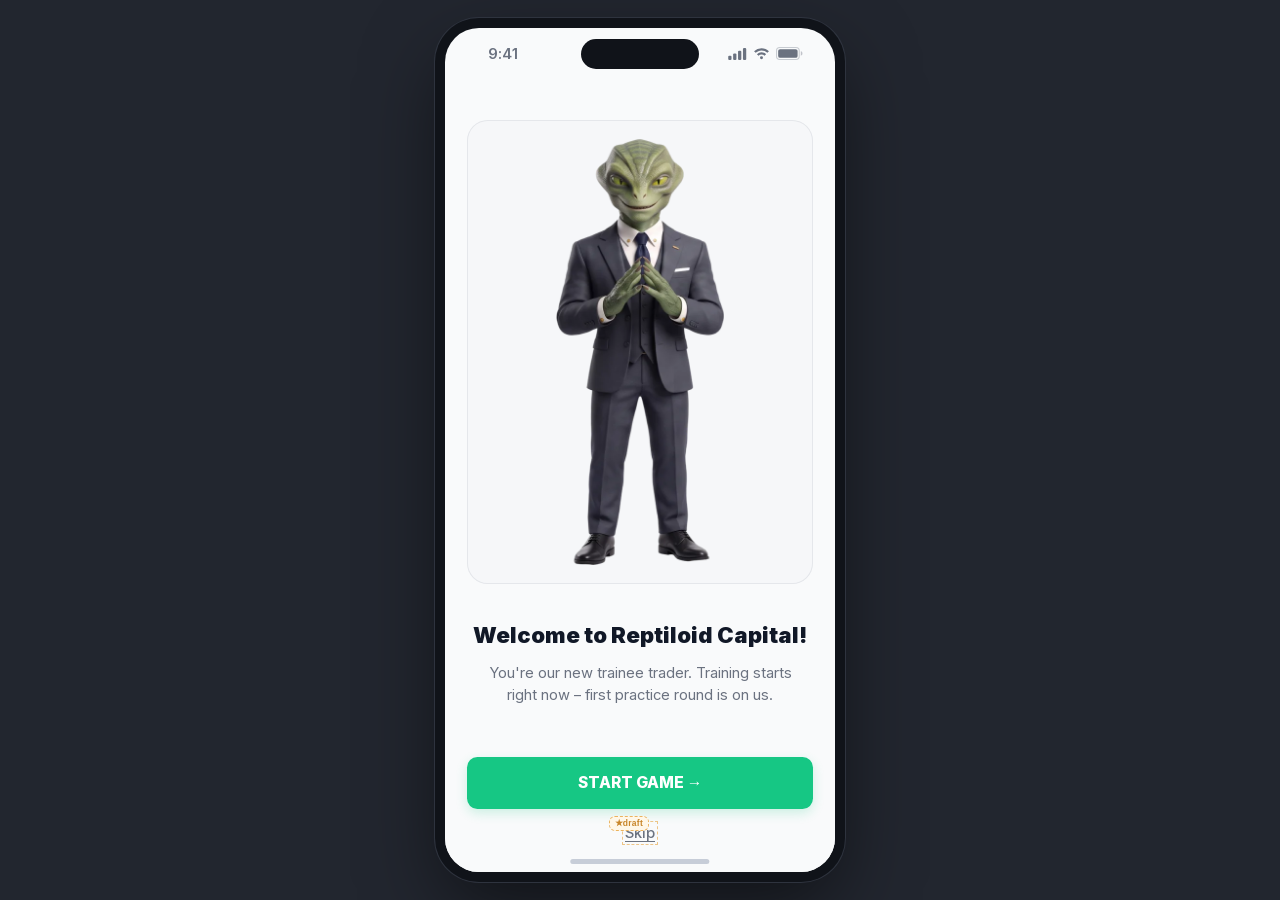
==== commit bd34b143: "Four visual variants (node 652): shell + game + onboarding + RC skinned; chart race fix; shop scroll" ====
--- a/index.html
+++ b/index.html
@@ -110,8 +110,10 @@
     <!-- SHOP (полный рескин, вердикт 30.07 п.24: mockups A/B/C-shop) -->
     <section class="screen has-tabbar" id="scr-shop">
       <h1 class="pg-title" data-i18n="shop.title">Shop</h1>
-      <div class="balance-pill shop-balance draft" data-draft="Shop-header balance capsule: only mockup C has it; hidden in A/B per their mockups"><span class="coin-dot"></span><span data-balance>8 253</span></div>
+      <div class="balance-pill shop-balance" data-draft=""><span class="coin-dot"></span><span data-balance>8 253</span><span class="bal-plus" aria-hidden="true">+</span></div>
       <div class="offer-card" data-act="open-offer">
+        <!-- фотореал-маскот в карточке оффера: есть в v1/v2/v3 -shop, у corporate скрыт CSS -->
+        <img class="offer-mascot" src="mascot-tt-home.webp" alt="" width="604" height="1034">
         <div class="offer-left">
           <div class="offer-amount"><span class="coin-dot"></span><span>150 000</span><span class="chips-word" data-i18n="chips">chips</span></div>
           <div class="offer-price"><s>9.99$</s> <b>1.99$</b></div>
@@ -124,7 +126,7 @@
         </div>
       </div>
 
-      <h2 class="sec-title packs-title draft" data-i18n="shop.packs" data-draft="«Chip packages» section title exists only in mockup A; hidden in B/C">Chip packages</h2>
+      <h2 class="sec-title packs-title" data-i18n="shop.packs">Chip packages</h2>
       <div class="packs">
         <div class="pack">
           <div class="pack-top"></div>
@@ -185,7 +187,7 @@
     <!-- REFERRALS (reskin W2: mockups A/B/C-referrals) -->
     <section class="screen has-tabbar" id="scr-referrals">
       <h1 class="pg-title" data-i18n="ref.title">Referrals</h1>
-      <div class="balance-pill shop-balance"><span class="coin-dot"></span><span data-balance>8 253</span></div>
+      <div class="balance-pill shop-balance"><span class="coin-dot"></span><span data-balance>8 253</span><span class="bal-plus" aria-hidden="true">+</span></div>
       <div class="ref-hero">
         <div class="ref-hero-card">
           <h2 data-i18n="ref.h2">Invite friends</h2>
@@ -206,9 +208,9 @@
       </div>
       <h3 class="sub-title ref-sec"><span data-i18n="ref.your">Your referrals</span><span class="ref-count">&nbsp;(3)</span></h3>
       <div class="ref-list">
-        <div class="ref-row"><span class="ref-ava">JC</span><span class="ref-name">John Carter</span><span class="ref-amt">+500<span class="ref-chipword">&nbsp;<span data-i18n="chips">chips</span></span></span></div>
-        <div class="ref-row"><span class="ref-ava">JC</span><span class="ref-name">John Carter</span><span class="ref-amt">+500<span class="ref-chipword">&nbsp;<span data-i18n="chips">chips</span></span></span></div>
-        <div class="ref-row"><span class="ref-ava">JC</span><span class="ref-name">John Carter</span><span class="ref-amt">+500<span class="ref-chipword">&nbsp;<span data-i18n="chips">chips</span></span></span></div>
+        <div class="ref-row"><span class="ref-ava">JC</span><span class="ref-name">John Carter</span><span class="ref-amt"><span class="coin-dot"></span>+500<span class="ref-chipword">&nbsp;<span data-i18n="chips">chips</span></span></span></div>
+        <div class="ref-row"><span class="ref-ava">JC</span><span class="ref-name">John Carter</span><span class="ref-amt"><span class="coin-dot"></span>+500<span class="ref-chipword">&nbsp;<span data-i18n="chips">chips</span></span></span></div>
+        <div class="ref-row"><span class="ref-ava">JC</span><span class="ref-name">John Carter</span><span class="ref-amt"><span class="coin-dot"></span>+500<span class="ref-chipword">&nbsp;<span data-i18n="chips">chips</span></span></span></div>
       </div>
       <button class="copy-id-row" data-act="copy-id">
         <span data-i18n="ref.copy" data-i18n-arg="2545265426">Copy your ID: 2545265426</span>
@@ -220,7 +222,7 @@
     <!-- ACHIEVEMENTS (reskin W2: mockups A/B/C-achievements) -->
     <section class="screen has-tabbar" id="scr-achievements">
       <h1 class="pg-title" data-i18n="ach.title">Achievements</h1>
-      <div class="balance-pill shop-balance"><span class="coin-dot"></span><span data-balance>8 253</span></div>
+      <div class="balance-pill shop-balance"><span class="coin-dot"></span><span data-balance>8 253</span><span class="bal-plus" aria-hidden="true">+</span></div>
       <div id="achList"></div>
     </section>
 
@@ -228,7 +230,7 @@
     <section class="screen has-tabbar" id="scr-settings">
       <h1 class="pg-title" data-i18n="set.title">Settings</h1>
       <!-- terminal-only header balance capsule (mockup C: settings/referrals/achievements headers carry it) -->
-      <div class="balance-pill shop-balance"><span class="coin-dot"></span><span data-balance>8 253</span></div>
+      <div class="balance-pill shop-balance"><span class="coin-dot"></span><span data-balance>8 253</span><span class="bal-plus" aria-hidden="true">+</span></div>
       <div class="set-group">
         <button class="set-row" data-act="set-sub" data-sub="Notifications"><span class="set-ico"><svg width="18" height="18" viewBox="0 0 24 24" fill="none" stroke="currentColor" stroke-width="1.8"><path d="M18 16v-5a6 6 0 1 0-12 0v5l-1.7 2.4a.6.6 0 0 0 .5 1h14.4a.6.6 0 0 0 .5-1L18 16z"/><path d="M10 20a2 2 0 0 0 4 0"/></svg></span><span data-i18n="sub.notifications">Notifications</span><label class="switch set-sw draft" data-draft="Editorial row toggle (mockup B): flips a prototype-only master flag; row tap still opens the subscreen. A/C keep chevron rows per their mockups"><input type="checkbox" id="swNotif" checked><span class="knob"></span></label><span class="chev">&rsaquo;</span></button>
         <button class="set-row" data-act="set-sub" data-sub="Language"><span class="set-ico"><svg width="18" height="18" viewBox="0 0 24 24" fill="none" stroke="currentColor" stroke-width="1.8"><circle cx="12" cy="12" r="9"/><path d="M3 12h18M12 3c2.5 2.6 3.8 5.7 3.8 9S14.5 18.4 12 21c-2.5-2.6-3.8-5.7-3.8-9S9.5 5.6 12 3z"/></svg></span><span data-i18n="sub.language">Language</span><span class="set-val" id="langVal">English</span><span class="chev">&rsaquo;</span></button>
--- a/shell.css
+++ b/shell.css
@@ -1,9 +1,15 @@
 /* ============================================================
    Tap Trading Hub — shell styles.
-   TapTrade redesign (Figma row 622:*, вердикт владельца 31.07 «верстай всю версию так»):
-   единый крем-дизайн «бумага + Nunito + кобальтовые 3D-кнопки» на всю оболочку.
-   Мокапы 375-wide → фрейм 390: значения ×(390/375) ≈ 1.04; RC-мокап 440-wide → ×0.886.
-   Fonts: Nunito (весь дефолт-скин), Inter (terminal/editorial UI).
+   ЧЕТЫРЕ полных визуальных варианта (вердикт владельца 31.07 вечер, п.32):
+     crypto-light  (:root)  — вариант v1, Figma 618:21106 и др., экраны на #F9FAFB
+     crypto-dark            — вариант v2, Figma 584:23263 и др., ДС 584:21407
+     cream                  — вариант v3, Figma 607:11115 и др., ДС 584:21749
+     corporate              — вариант v4, Figma 584:22575 и др., ДС 584:22077
+   ОДИН скелет (п.20): DOM не ветвится, различия ТОЛЬКО в CSS-токенах и правилах скина.
+   Онбординг (#scr-welcome, #tutorial) и Round Complete (#scr-roundcomplete) с 31.07
+   ТОЖЕ скинуются (реверс прежнего канона «они байт-в-байт одинаковы»).
+   Мокапы 375-wide → фрейм 390: значения ×(390/375) ≈ 1.04.
+   Источник значений — дампы узлов в _рабочее/variants-4/spec-*.txt (Figma REST).
    ============================================================ */
 
 /* Local fonts (self-contained prototype — no CDN). Variable woff2, latin subset. */
@@ -11,10 +17,9 @@
   font-family:'Inter'; font-style:normal; font-weight:100 900; font-display:swap;
   src:url('fonts/inter-var.woff2') format('woff2');
 }
-@font-face {
-  font-family:'Nunito'; font-style:normal; font-weight:200 1000; font-display:swap;
-  src:url('fonts/nunito-var.woff2') format('woff2');
-}
+/* Nunito больше не используется ни одним из четырёх вариантов: ДС v3 (cream) прямо
+   называет Inter («Шрифт: Inter · Все стили»), Nunito был у прежнего 622-скина.
+   @font-face снят, чтобы браузер не тянул лишний woff2; файл в fonts/ оставлен. */
 /* new skins (вердикт 30.07 п.24): editorial = Crimson Pro headings, terminal = JetBrains Mono digits */
 @font-face {
   font-family:'Crimson Pro'; font-style:normal; font-weight:200 900; font-display:swap;
@@ -38,223 +43,416 @@
 button { font-family:inherit; border:none; background:none; cursor:pointer; color:inherit; }
 input { font-family:inherit; }
 
+/* ============================================================
+   SKIN TOKEN CONTRACT v4 — ЧЕТЫРЕ варианта (вердикт 31.07 вечер, п.32).
+   :root = crypto-light (вариант v1). Остальные три — блоки-оверрайды ТЕХ ЖЕ токенов
+   поверх ТОГО ЖЕ скелета (п.20/24/25). Every surface reads ONLY these tokens.
+   Значения — из дампов узлов Figma (_рабочее/variants-4/spec-*.txt), масштаб ×1.04.
+   ⚠️ Экраны — первоисточник; в ДС-листах у лейблов кнопок артефакт fill #171717,
+      живые экраны там дают #FFFFFF — берём экраны.
+   ============================================================ */
 :root {
-  /* ============ SKIN TOKEN CONTRACT v3 ============
-     TapTrade-рескин (Figma 622:*, вердикт 31.07): defaults = новый единый крем-дизайн
-     (бумага #F0DFC2 + зерно, чернила #4C334A, Nunito, кобальтовые 3D-кнопки) — он же
-     язык игры/RC, теперь на всю оболочку. body[data-skin="terminal"|"editorial"]
-     остаются когортными оверрайдами тех же токенов поверх ТОГО ЖЕ скелета (п.20/24/25).
-     Every surface reads ONLY these tokens.
-     Values from node dumps (_рабочее/taptrade-622/spec-*.txt), scale ×(390/375)≈1.04. */
-  --bg:#F0DFC2;          /* paper base */
-  --paper:url('paper.webp');            /* бумажное зерно (15% альфа запечена), cover */
-  --card:rgba(255,255,255,.30);         /* полупрозрачные карты поверх бумаги */
-  --solid:#F5EAD6;                      /* СПЛОШНАЯ поверхность: шиты/модалки/тосты (карты прозрачны) */
-  --card-line:#FFFFFF;                  /* их 2px белый контур */
-  --panel:rgba(255,255,255,.30);
-  --panel2:rgba(255,255,255,.50);       /* вложенная светлая карта (Ends-in, badge) */
-  --accent2:#F0DFC2;     /* art placeholders (legacy screens) */
-  --line:rgba(255,255,255,.85);         /* hairlines между рядами */
-  --pill-line:rgba(101,50,0,.20);       /* тёплый контур белых пилюль (#653200 20%) */
-  --tx:#4C334A;          /* primary ink */
-  --tx-soft:rgba(76,51,74,.70);         /* secondary ink */
-  --sb:rgba(76,51,74,.60);              /* tertiary: placeholders, dim labels */
-  --green:#13A86D;
-  --green-deep:#13A86D;
-  --red:#F54040;
-  --hot:#EEB06A;         /* HIT badge */
-  --blue:#4068F5;
-  --gold:#FFB703;        /* контурная монета в пилюлях шапки */
-  --coin-line:#EEB06A;   /* контурная монета на кремовых картах */
+  /* ---- surfaces (v1: screen #F9FAFB, cards #FFFFFF, hairline #E5E7EB) ---- */
+  --bg:#F9FAFB;
+  --paper:none;                         /* бумажное зерно — только у cream */
+  --card:#FFFFFF;
+  --solid:#FFFFFF;                      /* сплошная поверхность: шиты/модалки */
+  --card-line:#E5E7EB;
+  --card-bw:1px;                         /* толщина контура карт (cream = 2px) */
+  --panel:#FFFFFF;
+  --panel2:#F6F7F9;
+  --accent2:#F6F7F9;                     /* арт-плейсхолдеры, треки прогресса */
+  --line:#E5E7EB;
+  --pill-line:#E5E7EB;
+  --tx:#111827;
+  --tx-soft:#6B7280;
+  --sb:#8F9CAE;
+  /* ---- accents ---- */
+  --green:#16C784;
+  --green-deep:#16C784;
+  --cta-grad:none;                       /* cream рисует CTA градиентом */
+  --cta-grad2:none;
+  --red:#EA3943;
+  --hot:#228BEE;
+  --blue:#228BEE;
+  --gold:#F3AC00;
+  --coin-line:#F3AC00;
+  --coin-fill:#F3AC00;                   /* solid-монета (v1/v2/v3/v4 — все solid) */
   --danger:var(--red);
-  --danger-bg:#FEE2E2;   /* danger icon circle */
-  --r-sheet:20.8px;      /* sheets/modals (★draft, шитов в макетах нет: r20 крупных карт ДС) */
-  --toast-bg:#4C334A; --toast-tx:#FFFFFF;
-  --btn-bg:#4068F5;      /* primary CTA (кобальт) */
-  --btn-tx:#ffffff;
-  --btn2-bg:#13A86D;     /* secondary (free-row actions, зелёный 3D) */
-  --btn2-tx:#ffffff;
-  /* 3D-плинт кнопок (Button-компонент 622:27042): цветной плинт + мягкая тень + нижняя внутренняя */
-  --btn3d-sm:0 4px 0 #3353C4, 0 4px 2px rgba(0,0,0,.25), inset 0 -2px 2px rgba(0,0,0,.10);
-  --btn3d-lg:0 6px 0 #3353C4, 0 4px 2px rgba(0,0,0,.25), inset 0 -2px 2px rgba(0,0,0,.10);
-  --btn3d-green:0 4px 0 #108859, 0 4px 2px rgba(0,0,0,.25), inset 0 -2px 2px rgba(0,0,0,.10);
-  --btn-txsh:0 1.5px 0 rgba(0,0,0,.15); /* тень на лейблах 3D-кнопок */
-  --ghost:rgba(76,51,74,.08);
-  --r-card:12.5px;       /* cards, small CTA */
-  --r-card-lg:16.6px;    /* section cards, groups */
-  --r-pack:12.5px;       /* shop pack cards */
-  --r-btn:12.5px;
-  --r-btn-sm:12.5px;
-  --badge-bg:rgba(255,255,255,.50); --badge-tx:var(--tx-soft); --badge-line:transparent; /* PERSONAL OFFER */
-  --save-bg:#FF5F57; --save-tx:#FFFFFF;                             /* SAVE 80% */
-  --offer-badge-bg:#4C334A; --offer-badge-tx:#FFFFFF;               /* home SPECIAL OFFER */
-  --expire-tx:#FFFFFF;   /* «Ends in 2h» on home offer (белый на зелёной карте) */
-  --timer-tx:#4C334A;    /* shop countdown */
-  --reward-tx:#4C334A;   /* «+500 chips» reward line */
-  --icirc-bg:transparent;/* free-row icon circle (terminal #242F41) */
-  --card-shadow:none;
-  --hard-shadow:0 4.9px 0 rgba(0,0,0,.10); /* жёсткая тень крупных карт (home, RC band) */
-  --cta-shadow:var(--btn3d-lg);
-  --statusbar-tx:#4C334A; --statusbar-bg:transparent;
-  --topbar-bg:#1B2838; --topbar-tx:#FFFFFF;  /* editorial-only navy app bar */
-  --tab-bg:#F0DFC2; --tab-line:#FFFFFF;
-  --tab-active:#4C334A; --tab-inactive:#4C334A; --tab-active-bg:rgba(255,255,255,.30);
-  --avatar-bg:#FFFFFF; --avatar-tx:#4C334A;
-  --homeind:#C9BCA6;
-  --font:'Nunito', 'Arial Rounded MT Bold', -apple-system, BlinkMacSystemFont, "Segoe UI", Roboto, Helvetica, Arial, sans-serif;
-  --font-head:var(--font);
-  --font-num:var(--font);
-  /* typography voice per skin (casing = CSS only, verdict 29.07) */
-  --head-tx:#4C334A;
-  --w-head:900; --w-btn:900;
-  --hero-size:29.1px; --hero-lh:37.4px;        /* home/page titles (Nunito 900 28/38) */
-  --sec-tx:#4C334A; --sec-size:18.7px; --sec-w:900; --sec-case:none; /* shop «Free» 18/25 900 */
-  --case-head:none; --case-hero:none; --case-btn:none; --case-cta:none; --case-tab:none;
-  /* comic speech bubble (mascot onboarding) */
-  --font-bubble:var(--nunito);
-  --bubble-bg:#FFFDF6; --bubble-line:#2B1D0C;
-  /* round-complete / game overlay theme */
-  --rc-bg:#f0dfc2;
-  --rc-ink:#4c334a;
-  --rc-soft:rgba(76,51,74,.7);
-  --rc-pill:rgba(255,255,255,.3);
-  --rc-line:#ffffff;
-  --rc-cta:#4068F5;          /* Round Complete CTA (mockup onb1-6 blue) */
-  --rc-cta-tx:#ffffff;
-  --rc-cta-link:#4068F5;
-  --rc-unlock-tx:#19213D;    /* unlock-card ink (mockup) */
-  --rc-unlock-soft:#7D676F;
-  --nunito:'Nunito', 'Arial Rounded MT Bold', -apple-system, sans-serif;
-}
-
-/* ============ skin «terminal» (вариант C, тёмный неон; DS = A-ds/nodes-A) ============ */
-body[data-skin="terminal"] {
-  --bg:#0B0E14;
-  --solid:#141A26;
-  --paper:none;                       /* бумага — только у дефолт-скина */
-  --font:'Inter', -apple-system, BlinkMacSystemFont, "SF Pro Text", "Segoe UI", Roboto, Helvetica, Arial, sans-serif;
-  --card:#141A26;
-  --card-line:rgba(255,255,255,.10);
-  --pill-line:rgba(255,255,255,.10);
-  --coin-line:#F3BA2F;
-  --btn3d-sm:0 8px 16px rgba(22,199,132,.2); /* без 3D-плинтов: плоские тени ДС C */
-  --btn3d-lg:0 8px 16px rgba(22,199,132,.2);
+  --danger-bg:rgba(234,57,67,.12);
+  --offer-line:rgba(34,211,238,.5);      /* v1: контур featured-карты (stroke #22D3EE 50% w1.5) */
+  --offer-bw:1.5px;
+  /* ---- radii (v1 ДС: 12 карты/кнопки, 16 панели, 100 пилюли) ---- */
+  --r-card:12.5px;
+  --r-card-lg:16.6px;
+  --r-hero:20.8px;                       /* крупные карты (RC unlock r20) */
+  --r-pack:12.5px;
+  --r-btn:10.4px;
+  --r-btn-sm:8.3px;
+  --r-sheet:16.6px;
+  /* ---- buttons: v1/v2/v4 плоские, cream = 3D-плинт ---- */
+  --btn-bg:#16C784; --btn-tx:#ffffff;
+  --btn2-bg:#228BEE; --btn2-tx:#ffffff;
+  --btn3d-sm:none;
+  --btn3d-lg:0 4px 12px rgba(22,199,132,.20);
   --btn3d-green:none;
   --btn-txsh:none;
+  --cta-shadow:0 4px 12px rgba(22,199,132,.20);
+  --ghost:rgba(17,24,39,.06);
   --hard-shadow:none;
+  --card-shadow:none;
+  /* ---- badges / tags ---- */
+  --badge-bg:rgba(255,179,71,.21); --badge-tx:#F3AC00; --badge-line:transparent;
+  --save-bg:#EA3943; --save-tx:#171717;
+  --offer-badge-bg:rgba(255,179,71,.21); --offer-badge-tx:#F3AC00;
+  --expire-tx:#EA3943;
+  --timer-tx:#EA3943;
+  --reward-tx:#F3AC00;
+  --bar-fill:#228BEE;                    /* заливка прогресс-бара ачивок */
+  --dq-tx:#111827; --dq-line:#6B7280;    /* «?»-свеча дейлика: и текст, и контур
+                                            обязаны читаться (было #fff — 1.21:1) */
+  --banner-bg:#228BEE; --banner-tx:#FFFFFF; --banner-line:transparent;  /* ref info-banner */
+  --ref-ava-bg:#228BEE; --ref-ava-tx:#FFFFFF;
+  --ref-amt-tx:#16C784; --ref-amt-bg:transparent;
+  --icirc-bg:#F6F7F9;                    /* кружок-иконка free-ряда / ачивки */
+  --icirc-tx:#228BEE;
+  /* ---- chrome ---- */
+  --statusbar-tx:#111827; --statusbar-bg:transparent;
+  --topbar-bg:#1B2838; --topbar-tx:#FFFFFF;   /* только corporate его показывает */
+  --tab-bg:#FFFFFF; --tab-line:#E5E7EB;
+  --tab-active:#16C784; --tab-inactive:#868DA6; --tab-active-bg:transparent;
+  --tab-shadow:0 -8px 28px rgba(109,117,143,.16);
+  --avatar-bg:#228BEE; --avatar-tx:#0B0E14;
+  --avatar-img:none;                     /* cream/v1 сэмпл-фото: только у cream */
+  --homeind:#C7CDD8;
+  --toast-bg:#111827; --toast-tx:#FFFFFF;
+  /* ---- typography ---- */
+  --font:'Inter', -apple-system, BlinkMacSystemFont, "SF Pro Text", "Segoe UI", Roboto, Helvetica, Arial, sans-serif;
+  --font-head:var(--font);
+  --font-num:'JetBrains Mono', ui-monospace, SFMono-Regular, Menlo, Consolas, monospace;
+  --head-tx:#111827;
+  --w-head:900; --w-btn:800;
+  --hero-size:29.1px; --hero-lh:35.4px;        /* Inter 900 28/33.89 → ×1.04 */
+  --sec-tx:#8F9CAE; --sec-size:12.5px; --sec-w:800; --sec-case:uppercase;
+  --case-head:none; --case-hero:none;
+  --case-btn:none;                       /* мелкие кнопки: «Buy»/«Invite» */
+  --case-cta:uppercase;                  /* крупные CTA: «SIGN UP»/«ИГРАТЬ» */
+  --case-ach:uppercase;                  /* Play/Claim в ачивках */
+  --case-tab:none;
+  --case-lbl:uppercase;                  /* лейблы полей: v1/v2 капсом, v3/v4 обычным */
+  /* ---- onboarding (welcome + tutorial): ★ per-skin derivation, макета нет ---- */
+  --wl-bg:#F9FAFB; --wl-card:#F6F7F9; --wl-h1:#111827; --wl-soft:#6B7280;
+  --wl-btn:#16C784; --wl-btn-tx:#FFFFFF; --wl-r:20.8px;
+  --tut-bg:#FFFFFF; --tut-line:#E5E7EB; --tut-tx:#111827;
+  --tut-cta:#16C784; --tut-cta-tx:#FFFFFF; --tut-link:#228BEE;
+  --tut-3d:none; --tut-txsh:none;
+  --tut-band:rgba(22,199,132,.28); --tut-band-line:#16C784;
+  /* ---- round complete (v1: 618/622 g-rc; фон = фон варианта) ---- */
+  --rc-bg:#F9FAFB;                       /* = --bg варианта; var(--bg) здесь НЕЛЬЗЯ:
+                                            кастом-проперти вычисляется на :root и
+                                            наследуется уже значением, а не ссылкой */
+  --rc-ink:#111827;
+  --rc-soft:#6B7280;
+  --rc-card:#FFFFFF;
+  --rc-line:#E5E7EB;
+  --rc-bw:2px;
+  --rc-pill:#FFFFFF;
+  --rc-pill-line:#E5E7EB;
+  --rc-r:20.8px;                         /* unlock-карта r20 */
+  --rc-r-tile:16.6px;
+  --rc-title-size:29.1px; --rc-title-lh:35.4px; --rc-title-w:900; --rc-title-case:uppercase;
+  --rc-unlock-accent:#16C784;            /* «New mechanic unlocked!» */
+  --rc-unlock-badge-bg:transparent;
+  --rc-unlock-tx:#111827;
+  --rc-unlock-soft:#6B7280;
+  --rc-fw-bg:#16C784; --rc-fw-tx:#FFFFFF; --rc-fw-r:14.6px;
+  --rc-cta:#16C784; --rc-cta-tx:#FFFFFF; --rc-cta-r:12.5px; --rc-cta-shadow:none;
+  --rc-cta-link:#228BEE; --rc-cta-link-dec:none;
+  --rc-tile-accent:#111827;              /* 3-я плитка: = --rc-ink варианта (v2 красит cyan);
+                                            var(--rc-ink) здесь нельзя — та же ловушка */
+}
+
+/* ============================================================
+   crypto-dark (вариант v2) — ДС 584:21407 (в map.json он лежит под ключом v1.ds,
+   но это ДС ТЁМНОГО варианта: #0B0E14/#141A26/#16C784/#22D3EE/Inter+JetBrains Mono).
+   Геометрия идентична crypto-light — здесь ТОЛЬКО палитра и пара акцентов.
+   ============================================================ */
+body[data-skin="crypto-dark"] {
+  --bg:#0B0E14;
+  --card:#141A26;
+  --solid:#141A26;
+  --card-line:rgba(255,255,255,.10);
   --panel:#141A26;
   --panel2:#141A26;
-  --accent2:#1B2432;
+  --accent2:#242F41;
   --line:rgba(255,255,255,.10);
+  --pill-line:rgba(255,255,255,.10);
   --tx:#FFFFFF;
   --tx-soft:#8F9CAE;
   --sb:#8F9CAE;
   --green:#16C784;
   --green-deep:#16C784;
   --red:#EA3943;
-  --hot:#FFFFFF;
+  --hot:#22D3EE;
   --blue:#22D3EE;
   --gold:#F3BA2F;
+  --coin-line:#F3BA2F;
+  --coin-fill:#F3BA2F;
   --danger-bg:rgba(234,57,67,.15);
-  --r-sheet:16.6px;      /* ДС C: main panels 16 */
-  --toast-bg:#242F41; --toast-tx:#FFFFFF;
-  --btn-bg:#16C784;
-  --btn-tx:#0B0E14;
-  --btn2-bg:#22D3EE;
-  --btn2-tx:#0B0E14;
+  --offer-line:#22D3EE;
+  --offer-bw:1.5px;
+  --btn-bg:#16C784; --btn-tx:#0B0E14;      /* ДС: cta-label #0B0E14 на зелёном */
+  --btn2-bg:#22D3EE; --btn2-tx:#0B0E14;
+  --btn3d-lg:0 8px 16px rgba(22,199,132,.20);
+  --cta-shadow:0 8px 16px rgba(22,199,132,.20);
   --ghost:rgba(255,255,255,.08);
-  --r-card:12.5px;
-  --r-card-lg:16.6px;
-  --r-pack:12.5px;
-  --r-btn:12.5px;
-  --r-btn-sm:8.3px;
-  --badge-bg:rgba(34,211,238,.13); --badge-tx:#22D3EE; --badge-line:transparent;
+  --badge-bg:rgba(34,211,238,.13); --badge-tx:#22D3EE;
   --save-bg:#EA3943; --save-tx:#FFFFFF;
   --offer-badge-bg:rgba(34,211,238,.13); --offer-badge-tx:#22D3EE;
-  --expire-tx:#EA3943;
-  --timer-tx:#EA3943;
+  --bar-fill:#22D3EE;
+  --dq-tx:#FFFFFF; --dq-line:#FFFFFF;
+  --banner-bg:rgba(34,211,238,.10); --banner-tx:#22D3EE; --banner-line:#22D3EE;
+  --ref-ava-bg:#22D3EE; --ref-ava-tx:#0B0E14;
+  --ref-amt-tx:#16C784; --ref-amt-bg:transparent;
+  --icirc-bg:#242F41; --icirc-tx:#22D3EE;
   --reward-tx:#F3BA2F;
-  --icirc-bg:#242F41;
-  --card-shadow:none;
-  --cta-shadow:0 8px 16px rgba(22,199,132,.2);
-  --statusbar-tx:#FFFFFF; --statusbar-bg:transparent;
+  --statusbar-tx:#FFFFFF;
   --tab-bg:#141A26; --tab-line:rgba(255,255,255,.10);
   --tab-active:#22D3EE; --tab-inactive:#8F9CAE; --tab-active-bg:transparent;
   --avatar-bg:#22D3EE; --avatar-tx:#0B0E14;
   --homeind:#3A4356;
-  --font-num:'JetBrains Mono', ui-monospace, SFMono-Regular, Menlo, Consolas, monospace;
+  --toast-bg:#242F41; --toast-tx:#FFFFFF;
   --head-tx:#FFFFFF;
+  --sec-tx:#8F9CAE;
+  /* onboarding — тёмная производная того же ДС (★ per-skin derivation) */
+  --wl-bg:#0B0E14; --wl-card:#141A26; --wl-h1:#FFFFFF; --wl-soft:#8F9CAE;
+  --wl-btn:#16C784; --wl-btn-tx:#0B0E14;
+  --tut-bg:#141A26; --tut-line:rgba(255,255,255,.10); --tut-tx:#FFFFFF;
+  --tut-cta:#16C784; --tut-cta-tx:#0B0E14; --tut-link:#22D3EE;
+  --tut-band:rgba(22,199,132,.28); --tut-band-line:#16C784;
+  /* round complete (584:23... / 622:32779) */
+  --rc-bg:#0B0E14;
+  --rc-ink:#FFFFFF;
+  --rc-soft:#8F9CAE;
+  --rc-card:#141A26;
+  --rc-line:rgba(255,255,255,.10);
+  --rc-bw:1px;
+  --rc-pill:#141A26;
+  --rc-pill-line:rgba(255,255,255,.10);
+  --rc-r:25px;                             /* hero-banner r24 */
+  --rc-title-size:33.3px; --rc-title-lh:40.6px;
+  --rc-unlock-accent:#16C784;
+  --rc-unlock-tx:#FFFFFF;
+  --rc-unlock-soft:#8F9CAE;
+  --rc-fw-bg:#16C784; --rc-fw-tx:#0B0E14; --rc-fw-r:16.6px;
+  --rc-cta:#16C784; --rc-cta-tx:#0B0E14;
+  --rc-cta-link:#22D3EE; --rc-cta-link-dec:underline;
+  --rc-tile-accent:#22D3EE;
+}
+
+/* ============================================================
+   cream (вариант v3) — ДС 584:21749 «TapTrade Design System».
+   Экраны на #FDF8F0, карты #FFFDF6 + 1px #E5E7EB, чернила #2B1D0C,
+   зелёный CTA-градиент #1E9E4A→#0F6B2E, золото #E8A013, бейджи #FEF3C7/#D97706.
+   ⚠️ Шрифт по ДС — Inter («Шрифт: Inter · Все стили»), НЕ Nunito: прежний
+   крем-скин 622 был на Nunito, v3 его не подтверждает — берём ДС варианта.
+   Зерно paper.webp в v3 не видно ни на одном экране → --paper:none.
+   ============================================================ */
+body[data-skin="cream"] {
+  --bg:#FDF8F0;
+  --paper:none;
+  --card:#FFFDF6;
+  --solid:#FFFDF6;
+  --card-line:#E5E7EB;
+  --card-bw:1px;
+  --panel:#FFFDF6;
+  --panel2:#F6EFE0;
+  --accent2:#F3E8D5;
+  --line:#E5E7EB;
+  --pill-line:#E5E7EB;
+  --tx:#2B1D0C;
+  --tx-soft:#6B5C4C;
+  --sb:#8C7E6E;
+  --green:#1B5E20;                        /* акцент экранов v3 (аватар, ссылки, банды) */
+  --green-deep:#0F6B2E;
+  --cta-grad:linear-gradient(180deg,#1E9E4A 0%,#0F6B2E 100%);
+  --cta-grad2:linear-gradient(180deg,#4A7BD5 0%,#224192 100%); /* вторичные: INVITE/PLAY/CLAIM */
+  --red:#CC0000;
+  --hot:#E8A013;
+  --blue:#1B5E20;                          /* «Buy»/«Paste» линки — зелёные, не синие */
+  --gold:#E8A013;
+  --coin-line:#E8A013;
+  --coin-fill:#E8A013;
+  --danger:#CC0000;
+  --danger-bg:#FEE2E2;
+  --offer-line:#E5E7EB;
+  --offer-bw:1px;
+  /* ДС: 6 мелкие, 8 кнопки, 12 карточки/CTA, 20 крупные блоки, 100 пилюли */
+  --r-card:12.5px;
+  --r-card-lg:12.5px;
+  --r-hero:20.8px;
+  --r-pack:12.5px;
+  --r-btn:12.5px;
+  --r-btn-sm:8.3px;
+  --r-sheet:20.8px;
+  --btn-bg:#1E9E4A; --btn-tx:#FFFFFF;
+  --btn2-bg:#1E9E4A; --btn2-tx:#FFFFFF;
+  --btn3d-lg:0 8px 18px rgba(0,0,0,.15);
+  --cta-shadow:0 8px 18px rgba(0,0,0,.15);
+  --ghost:rgba(43,29,12,.06);
+  --badge-bg:#FEF3C7; --badge-tx:#D97706;
+  --save-bg:#FEE2E2; --save-tx:#CC0000;
+  --offer-badge-bg:#FEF3C7; --offer-badge-tx:#D97706;
+  --expire-tx:#CC0000;
+  --timer-tx:#CC0000;
+  --reward-tx:#2B1D0C;
+  --bar-fill:#13A86D;
+  --dq-tx:#2B1D0C; --dq-line:#6B5C4C;
+  --banner-bg:#E8F5E9; --banner-tx:#1B5E20; --banner-line:rgba(27,94,32,.11);
+  --ref-ava-bg:#1B5E20; --ref-ava-tx:#FFFFFF;
+  --ref-amt-tx:#1B5E20; --ref-amt-bg:#E8F5E9;
+  --icirc-bg:#E8F5E9; --icirc-tx:#1B5E20;
+  --statusbar-tx:#2B1D0C;
+  --tab-bg:#FFFDF6; --tab-line:#E5E7EB;
+  --tab-active:#2B1D0C; --tab-inactive:#8C7E6E; --tab-active-bg:#F3E8D5;
+  --avatar-bg:#1B5E20; --avatar-tx:#FFFFFF;
+  --homeind:#C9BCA6;
+  --toast-bg:#2B1D0C; --toast-tx:#FFFDF6;
+  --head-tx:#2B1D0C;
   --w-head:900; --w-btn:800;
-  --hero-size:29px; --hero-lh:35px;            /* C: Inter 900 28→29 */
-  --sec-tx:#8F9CAE; --sec-size:14.6px; --sec-w:800; --sec-case:uppercase;
-  --case-head:none; --case-hero:none; --case-btn:none; --case-cta:uppercase; --case-tab:none;
-  /* welcome/баблы/RC/игра НЕ скинуются (поправка владельца 30.07 к п.24):
-     --font-bubble/--bubble-*/--rc-* здесь не переопределяются — корневые значения едины. */
-}
-
-/* ============ skin «editorial» (вариант B, светлый корпоративный, тёмно-синий топбар;
-   DS = C-ds/nodes-C: Crimson Pro headings + Inter UI) ============ */
-body[data-skin="editorial"] {
+  --hero-size:29.1px; --hero-lh:35.4px;
+  --sec-tx:#8C7E6E; --sec-size:12.5px; --sec-w:800; --sec-case:uppercase;
+  --case-btn:uppercase;                    /* BUY / PLAY / CLAIM / PASTE */
+  --case-lbl:none;
+  --case-cta:none;                         /* «Играть →» / «Sign up» — sentence case */
+  --case-ach:uppercase;
+  /* onboarding (★ per-skin derivation) */
+  --wl-bg:#FDF8F0; --wl-card:#F6EFE0; --wl-h1:#2B1D0C; --wl-soft:#6B5C4C;
+  --wl-btn:#1E9E4A; --wl-btn-tx:#FFFFFF; --wl-r:12.5px;
+  --tut-bg:#FFFDF6; --tut-line:#E5E7EB; --tut-tx:#2B1D0C;
+  --tut-cta:#1E9E4A; --tut-cta-tx:#FFFFFF; --tut-link:#1B5E20;
+  --tut-band:rgba(30,158,74,.28); --tut-band-line:#1E9E4A;
+  /* round complete (622:33013): чернила RC у v3 — плюмовые #4C334A */
+  --rc-bg:#FDF8F0;
+  --rc-ink:#4C334A;
+  --rc-soft:#6B5C4C;
+  --rc-card:#FFFDF6;
+  --rc-line:#E5E7EB;
+  --rc-bw:1px;
+  --rc-pill:#FFFDF6;
+  --rc-pill-line:#E5E7EB;
+  --rc-r:16.6px;
+  --rc-r-tile:12.5px;
+  --rc-title-case:uppercase;
+  --rc-unlock-accent:#1B5E20;
+  --rc-unlock-badge-bg:#E8F5E9;
+  --rc-unlock-tx:#4C334A;
+  --rc-unlock-soft:#6B5C4C;
+  --rc-fw-bg:#1B5E20; --rc-fw-tx:#FFFFFF; --rc-fw-r:12.5px;
+  --rc-tile-accent:#4C334A;
+  --rc-cta:#1E9E4A; --rc-cta-tx:#FFFFFF; --rc-cta-r:16.6px;
+  --rc-cta-shadow:0 8px 18px rgba(0,0,0,.15);
+  --rc-cta-link:#1B5E20; --rc-cta-link-dec:underline;
+}
+
+/* ============================================================
+   corporate (вариант v4) — ДС 584:22077 «Design System — TapTrade».
+   Белый лист, тёмно-синий топбар #1B2838 с тайтлом, Crimson Pro в заголовках +
+   Inter в UI, зелёный CTA #2D7D5A r10, панели #F2F4F7/#F6F8FC + 1px #E4E7EC.
+   Голос — sentence case (ДС: «start round», «claim bonus», «home»).
+   ============================================================ */
+body[data-skin="corporate"] {
   --bg:#FFFFFF;
+  --card:#F6F8FC;
   --solid:#FFFFFF;
-  --paper:none;                       /* бумага — только у дефолт-скина */
-  --font:'Inter', -apple-system, BlinkMacSystemFont, "SF Pro Text", "Segoe UI", Roboto, Helvetica, Arial, sans-serif;
-  --card:#F2F4F7;
-  --card-line:transparent;
-  --pill-line:#E4E7EC;
-  --coin-line:#D49E2F;
-  --btn3d-sm:0 4px 12px rgba(46,204,113,.2); /* без 3D-плинтов: плоские тени ДС B */
-  --btn3d-lg:0 4px 12px rgba(46,204,113,.2);
-  --btn3d-green:none;
-  --btn-txsh:none;
-  --hard-shadow:none;
+  --card-line:#E4E7EC;
+  --card-bw:1px;
   --panel:#F2F4F7;
   --panel2:#F6F8FC;
   --accent2:#E4E7EC;
   --line:#E4E7EC;
+  --pill-line:#E4E7EC;
   --tx:#1A2333;
   --tx-soft:#868DA6;
-  --sb:#868DA6;
+  --sb:#8F9CAE;
   --green:#2D7D5A;
-  --green-deep:#2D7D5A;
+  --green-deep:#2E7D5B;
   --red:#B3453E;
   --hot:#1F3A5F;
   --blue:#1F3A5F;
   --gold:#D49E2F;
+  --coin-line:#D49E2F;
+  --coin-fill:#D49E2F;
+  --danger:#B3453E;
   --danger-bg:rgba(179,69,62,.12);
-  --r-sheet:16.6px;      /* ДС B: карточки/промо-блоки 16 */
-  --toast-bg:#1B2838; --toast-tx:#FFFFFF;
-  --btn-bg:#2D7D5A;
-  --btn-tx:#ffffff;
-  --btn2-bg:#1F3A5F;
-  --btn2-tx:#ffffff;
-  --ghost:rgba(31,58,95,.08);
+  --offer-line:#E4E7EC;
+  --offer-bw:1px;
+  /* ДС: 6 бейджи, 10 кнопки, 12 trust, 14 шаги, 16 карточки, 100 круг */
   --r-card:12.5px;
   --r-card-lg:16.6px;
-  --r-pack:14.6px;
+  --r-hero:16.6px;
+  --r-pack:16.6px;
   --r-btn:10.4px;
-  --r-btn-sm:10.4px;
-  --badge-bg:#E4E7EC; --badge-tx:#1F3A5F; --badge-line:transparent;
-  --save-bg:#FFFFFF; --save-tx:#2D7D5A;
+  --r-btn-sm:8.3px;
+  --r-sheet:16.6px;
+  --btn-bg:#2D7D5A; --btn-tx:#FFFFFF;
+  --btn2-bg:#1F3A5F; --btn2-tx:#FFFFFF;
+  --btn3d-lg:0 4px 12px rgba(46,204,113,.20);
+  --cta-shadow:0 4px 12px rgba(46,204,113,.20);
+  --ghost:rgba(31,58,95,.08);
+  --badge-bg:#E4E7EC; --badge-tx:#1F3A5F;
+  --save-bg:#E4E7EC; --save-tx:#2D7D5A;
   --offer-badge-bg:#2D7D5A; --offer-badge-tx:#FFFFFF;
   --expire-tx:#EA3943;
   --timer-tx:#1A2333;
   --reward-tx:#1A2333;
-  --icirc-bg:#E4E7EC;
-  --card-shadow:none;
-  --cta-shadow:0 4px 12px rgba(46,204,113,.2);
+  --bar-fill:#2D7D5A;
+  --dq-tx:#1A2333; --dq-line:#6D758F;
+  --banner-bg:transparent; --banner-tx:#1B5E20; --banner-line:transparent;
+  --ref-ava-bg:#F6F8FC; --ref-ava-tx:#868DA6;
+  --ref-amt-tx:#2D7D5A; --ref-amt-bg:transparent;
+  --icirc-bg:#E8F5E9; --icirc-tx:#2D7D5A;
   --statusbar-tx:#FFFFFF; --statusbar-bg:#1B2838;
+  --topbar-bg:#1B2838; --topbar-tx:#FFFFFF;
   --tab-bg:#FFFFFF; --tab-line:#F6F8FC;
-  --tab-active:#2D7D5A; --tab-inactive:#868DA6; --tab-active-bg:transparent;
+  --tab-active:#2D7D5A; --tab-inactive:#868DA6; --tab-active-bg:#E8F5E9;
   --avatar-bg:#1F3A5F; --avatar-tx:#FFFFFF;
   --homeind:#868DA6;
+  --toast-bg:#1B2838; --toast-tx:#FFFFFF;
   --font-head:'Crimson Pro', Georgia, 'Times New Roman', serif;
+  --font-num:var(--font);
   --head-tx:#1A2333;
   --w-head:700; --w-btn:600;
-  --hero-size:28px; --hero-lh:31px;            /* B: Crimson Pro 700 26→27 (serif optical) */
+  --hero-size:27px; --hero-lh:30.2px;          /* Crimson Pro 700 26/28.89 → ×1.04 */
   --sec-tx:#1A2333; --sec-size:20.8px; --sec-w:700; --sec-case:none;
-  --case-head:none; --case-hero:none; --case-btn:none; --case-cta:none; --case-tab:none;
-  /* welcome/баблы/RC/игра НЕ скинуются (поправка владельца 30.07 к п.24). */
+  --case-btn:none; --case-cta:none; --case-ach:none; --case-lbl:none;
+  /* onboarding (★ per-skin derivation) */
+  --wl-bg:#FFFFFF; --wl-card:#F6F8FC; --wl-h1:#1A2333; --wl-soft:#868DA6;
+  --wl-btn:#2D7D5A; --wl-btn-tx:#FFFFFF; --wl-r:16.6px;
+  --tut-bg:#FFFFFF; --tut-line:#E4E7EC; --tut-tx:#1A2333;
+  --tut-cta:#2D7D5A; --tut-cta-tx:#FFFFFF; --tut-link:#1F3A5F;
+  --tut-band:rgba(45,125,90,.28); --tut-band-line:#2D7D5A;
+  /* round complete (622:33622) */
+  --rc-bg:#FFFFFF;
+  --rc-ink:#1A2333;
+  --rc-soft:#8F9CAE;
+  --rc-card:#F6F8FC;
+  --rc-line:#E4E7EC;
+  --rc-bw:1px;
+  --rc-pill:#F2F4F7;
+  --rc-pill-line:#E4E7EC;
+  --rc-r:16.6px;
+  --rc-r-tile:12.5px;
+  --rc-title-size:27px; --rc-title-lh:32.7px; --rc-title-w:800; --rc-title-case:uppercase;
+  --rc-unlock-accent:#2D7D5A;
+  --rc-unlock-badge-bg:#E8F5E9;
+  --rc-unlock-tx:#1A2333;
+  --rc-unlock-soft:#8F9CAE;
+  --rc-fw-bg:#1F3A5F; --rc-fw-tx:#FFFFFF; --rc-fw-r:10.4px;
+  --rc-tile-accent:#1A2333;
+  --rc-cta:#2D7D5A; --rc-cta-tx:#FFFFFF; --rc-cta-r:12.5px;
+  --rc-cta-shadow:0 4px 12px rgba(46,204,113,.20);
+  --rc-cta-link:#8F9CAE; --rc-cta-link-dec:underline;
 }
 
 /* ---------- phone frame ----------
@@ -296,9 +494,12 @@
 .sb-icons { display:flex; align-items:center; gap:6px; position:relative; top:-3px; }
 /* terminal: JetBrains Mono time + «100%» battery text instead of icons (mockup C) */
 .sb-batt { display:none; position:relative; top:-3px; }
-body[data-skin="terminal"] #sbTime,
-body[data-skin="terminal"] .sb-batt { font-family:var(--font-num); font-weight:700; font-size:14.6px; display:inline; }
-body[data-skin="terminal"] .sb-icons { display:none; }
+/* v1 и v2 держат моно-время и ТЕКСТОВУЮ «100%» вместо иконок; v3/v4 — Inter + иконки */
+body[data-skin="crypto-light"] #sbTime, body[data-skin="crypto-light"] .sb-batt,
+body[data-skin="crypto-dark"]  #sbTime, body[data-skin="crypto-dark"]  .sb-batt {
+  font-family:var(--font-num); font-weight:700; font-size:14.6px; display:inline;
+}
+body[data-skin="crypto-light"] .sb-icons, body[data-skin="crypto-dark"] .sb-icons { display:none; }
 
 /* ---------- top app bar (editorial navy bar; skeleton exists in all skins,
    A/C hide it per their DS — у них на Home шапка-юзер, ★draft) ---------- */
@@ -310,16 +511,17 @@
   font-size:18.7px; line-height:22.9px; font-weight:700;
 }
 #topbar[hidden] { display:none !important; }
-body[data-skin="editorial"] #topbar { display:flex; }
-body[data-skin="editorial"] .screen.has-tabbar { padding-top:55px; }
-body[data-skin="editorial"] .screen.has-tabbar .pg-title { display:none; } /* title живёт в топбаре */
+body[data-skin="corporate"] #topbar { display:flex; }
+body[data-skin="corporate"] .screen.has-tabbar { padding-top:55px; }
+body[data-skin="corporate"] .screen.has-tabbar .pg-title { display:none; } /* title живёт в топбаре */
 /* B-mockups: первый контент-блок в 24px от навбара (statusbar 37 + bar 46 + 24 = y107) */
-body[data-skin="editorial"] #scr-settings .set-group:first-of-type,
-body[data-skin="editorial"] #scr-referrals .ref-hero,
-body[data-skin="editorial"] #scr-achievements #achList { margin-top:16.6px; }
-/* full-bleed screens (welcome, RC) — не красить статусбар в навью */
-#frame:has(#scr-welcome.active) #statusbar,
-#frame:has(.rc.active) #statusbar { background:transparent; }
+body[data-skin="corporate"] #scr-settings .set-group:first-of-type,
+body[data-skin="corporate"] #scr-referrals .ref-hero,
+body[data-skin="corporate"] #scr-achievements #achList { margin-top:16.6px; }
+/* full-bleed screens (welcome, RC): у трёх скинов статусбар прозрачный,
+   у corporate он остаётся тёмно-синим (мокапы v4-signup/v4-g-rc держат navy-полосу) */
+body:not([data-skin="corporate"]) #frame:has(#scr-welcome.active) #statusbar,
+body:not([data-skin="corporate"]) #frame:has(.rc.active) #statusbar { background:transparent; }
 
 /* ---------- home indicator (all shell screens) ---------- */
 #homeind {
@@ -340,7 +542,7 @@
 .screen::-webkit-scrollbar { display:none; }
 .screen.active { display:block; }
 .screen.has-tabbar { padding-bottom:120px; }
-body[data-skin="editorial"] .screen.has-tabbar, body[data-skin="terminal"] .screen.has-tabbar { padding-bottom:125px; }
+body[data-skin="corporate"] .screen.has-tabbar, body[data-skin="crypto-dark"] .screen.has-tabbar { padding-bottom:125px; }
 
 /* page title: A Inter 800 28→29, C Inter 900 28→29 white, B — скрыт (заголовок в топбаре) */
 .pg-title { font-size:29.1px; line-height:35.4px; font-weight:var(--w-head); color:var(--head-tx); margin:4px 0 8.3px; }
@@ -355,28 +557,38 @@
 }
 .sub-title { font-size:14.2px; line-height:21.3px; font-weight:500; color:var(--tx); margin:21px 0 14px; }
 
-/* ---------- buttons (Button-компонент 622:27042: кобальт + 3D-плинт, Nunito 900) ---------- */
+/* ---------- buttons ----------
+   v1/v2/v4 — плоские кнопки (тень-glow из ДС), v3 — зелёный ГРАДИЕНТ #1E9E4A→#0F6B2E
+   с мягкой падающей тенью. Радиусы/кейс — токенами. */
 .btn { border-radius:var(--r-btn); font-weight:var(--w-btn); text-transform:var(--case-btn); text-align:center; transition:transform .08s, opacity .15s; text-shadow:var(--btn-txsh); }
 .btn:active { transform:translateY(2px); }
-.btn-primary { background:var(--btn-bg); color:var(--btn-tx); box-shadow:var(--btn3d-lg); border-radius:16.6px; padding:15.5px 18.7px; font-size:20.8px; line-height:27px; }
-.btn-dark { background:var(--btn-bg); color:var(--btn-tx); border-radius:var(--r-btn-sm); box-shadow:var(--btn3d-sm); padding:11.4px 18.7px; font-size:14.6px; line-height:19.8px; }
-.btn-ghost { background:var(--ghost); color:var(--tx); border-radius:16.6px; padding:14.5px 25px; font-size:15.6px; line-height:21.3px; text-shadow:none; }
-.btn-outline { background:var(--card); color:var(--tx); padding:13.5px 25px; font-size:14.6px; font-weight:800; box-shadow:inset 0 0 0 2px var(--card-line); border-radius:16.6px; text-shadow:none; }
-.btn-play { background:var(--btn-bg); color:var(--btn-tx); border-radius:var(--r-btn-sm); box-shadow:var(--btn3d-sm); padding:11.4px 18.7px; font-size:14.6px; line-height:19.8px; }
-.btn-play.sm { padding:11.4px 18.7px; font-size:14.6px; }
-.btn-dark.sm { padding:11.4px 26px; }
-/* secondary free-row action (622: зелёный 3D; B navy, C cyan) */
+.btn-primary {
+  background:var(--btn-bg); color:var(--btn-tx); box-shadow:var(--btn3d-lg);
+  border-radius:var(--r-btn); padding:15.5px 18.7px; font-size:16.6px; line-height:19.8px;
+}
+body[data-skin="cream"] .btn-primary { background:var(--cta-grad), var(--btn-bg); border-radius:12.5px; }
+.btn-dark { background:var(--btn-bg); color:var(--btn-tx); border-radius:var(--r-btn-sm); box-shadow:var(--btn3d-sm); padding:8.3px 18.7px; font-size:13.5px; line-height:16.6px; }
+body[data-skin="cream"] .btn-dark { background:var(--cta-grad), var(--btn-bg); }
+.btn-ghost { background:var(--ghost); color:var(--tx); border-radius:var(--r-btn); padding:14.5px 25px; font-size:15.6px; line-height:21.3px; text-shadow:none; }
+.btn-outline { background:var(--card); color:var(--tx); padding:13.5px 25px; font-size:14.6px; font-weight:800; box-shadow:inset 0 0 0 var(--card-bw) var(--card-line); border-radius:var(--r-btn); text-shadow:none; }
+.btn-play { background:var(--btn-bg); color:var(--btn-tx); border-radius:var(--r-btn-sm); box-shadow:var(--btn3d-sm); padding:8.3px 18.7px; font-size:13.5px; line-height:16.6px; }
+body[data-skin="cream"] .btn-play { background:var(--cta-grad), var(--btn-bg); }
+.btn-play.sm { padding:8.3px 16.6px; font-size:12.5px; }
+.btn-dark.sm { padding:8.3px 26px; }
+/* secondary free-row action (v1/v2 — акцентная кнопка, v3 — зелёный градиент, v4 — navy) */
 .btn-free {
   background:var(--btn2-bg); color:var(--btn2-tx);
   border-radius:var(--r-btn-sm); font-weight:var(--w-btn); text-transform:var(--case-btn);
   box-shadow:var(--btn3d-green); text-shadow:var(--btn-txsh);
-  min-width:83px; padding:11.4px 18.7px; font-size:14.6px; line-height:19.8px; text-align:center;
+  min-width:83px; padding:8.3px 16.6px; font-size:13.5px; line-height:16.6px; text-align:center;
   transition:transform .08s;
 }
+body[data-skin="cream"] .btn-free { background:var(--cta-grad2), var(--btn2-bg); }
 .btn-free:active { transform:translateY(2px); }
 .btn-free[disabled] { opacity:.45; pointer-events:none; }
-body[data-skin="editorial"] .btn-free { min-width:114px; padding:10.4px 14px; font-size:13.5px; }
-body[data-skin="terminal"] .btn-free { min-width:104px; padding:8.3px 12px; font-size:12.5px; }
+body[data-skin="cream"] .btn-free { padding:8.3px 10.4px; font-size:11.4px; line-height:14.6px; }
+body[data-skin="corporate"] .btn-free { padding:10.4px 14px; font-size:13.5px; border-radius:var(--r-btn); font-weight:500; }
+.btn-free { flex:0 0 auto; min-width:0; max-width:118px; white-space:normal; }
 .btn.wide { display:block; width:100%; margin-top:11px; }
 .btn[disabled] { opacity:.45; pointer-events:none; }
 .text-link { display:block; margin:21px auto 0; color:var(--tx); font-size:14.2px; line-height:21.3px; font-weight:400; }
@@ -392,22 +604,22 @@
   box-shadow:inset 0 0 0 1px var(--card-line);
   color:var(--tx); font-size:19px; flex:0 0 41.6px; font-weight:700;
 }
-body[data-skin="terminal"] .back-circle, body[data-skin="editorial"] .back-circle { box-shadow:inset 0 0 0 1px var(--line); font-weight:500; }
-body[data-skin="terminal"] .back-circle { box-shadow:none; }
+body[data-skin="crypto-dark"] .back-circle, body[data-skin="corporate"] .back-circle { box-shadow:inset 0 0 0 1px var(--line); font-weight:500; }
+body[data-skin="crypto-dark"] .back-circle { box-shadow:none; }
 /* subscreen header (reskin W3 ★draft — субэкранов в макетах нет):
    A/C — крупный заголовок в потоке; B — navy-бар как topbar/auth-bar (язык макетов B) */
 .sub-head {
   display:flex; align-items:center; gap:12.5px;
   padding:0 0 14px; font-size:25px; line-height:33.3px; font-weight:var(--w-head); color:var(--head-tx);
 }
-body[data-skin="terminal"] .sub-head, body[data-skin="editorial"] .sub-head { font-size:20.8px; line-height:25px; }
-body[data-skin="editorial"] .sub-head {
+body[data-skin="crypto-dark"] .sub-head, body[data-skin="corporate"] .sub-head { font-size:20.8px; line-height:25px; }
+body[data-skin="corporate"] .sub-head {
   position:sticky; top:-7px; z-index:15; flex:none;
   margin:-7px -14px 16.6px; padding:0 16.6px; height:48px;
   background:var(--topbar-bg); color:#fff;
   font-family:var(--font); font-size:18.7px; line-height:22.9px; font-weight:700;
 }
-body[data-skin="editorial"] .sub-head .back-circle {
+body[data-skin="corporate"] .sub-head .back-circle {
   width:33.3px; height:33.3px; flex-basis:33.3px;
   background:rgba(255,255,255,.10); box-shadow:none; color:#fff; font-size:16.6px;
 }
@@ -428,75 +640,53 @@
 .coin-ico.light { color:#fff; }
 .coin-ico.dark { color:var(--rc-ink); }
 
-/* ---------- home header: avatar+username слева, баланс+колокольчик справа
-   (mockups A/C-home; B-home шапки не имеет — рисуем по её ДС, ★draft) ---------- */
+/* ---------- home header: avatar+username слева, баланс+колокольчик справа ----------
+   Все четыре мокапа (v1/v2/v3-home) дают ОДНУ шапку: голая пара «аватар-кружок с
+   инициалами + имя» слева, капсула баланса + колокольчик справа. Пилюли вокруг
+   юзера и фото-аватара из старого 622-макета НЕ подтверждены ни одним вариантом.
+   corporate (v4-home) шапки не имеет вовсе — тайтл живёт в navy-топбаре; мы её
+   оставляем (иначе Профиль и Уведомления теряют единственный вход) и метим ★draft
+   ТОЛЬКО в этом скине — правилом ниже, без ветвления DOM. */
 .home2-head {
   display:flex; align-items:center; justify-content:space-between; gap:8px;
   height:37.4px; margin:2px 0 0;
 }
-/* 622: юзер-пилюля — белая капсула с фото-аватаром и тёплым контуром */
 .user-id {
-  display:flex; align-items:center; gap:8.3px; min-width:0; flex:0 1 auto; text-align:left;
-  height:41.6px; padding:4.2px 12.5px 4.2px 4.2px;
-  background:#fff; border-radius:83px; box-shadow:inset 0 0 0 2px var(--pill-line);
-}
-body[data-skin="terminal"] .user-id, body[data-skin="editorial"] .user-id {
-  height:auto; padding:0; background:none; box-shadow:none; flex:1 1 auto;
+  display:flex; align-items:center; gap:8.3px; min-width:0; flex:1 1 auto; text-align:left;
+  height:auto; padding:0; background:none; box-shadow:none;
 }
 .avatar-ini {
   width:33.3px; height:33.3px; border-radius:50%; flex:0 0 33.3px;
-  background:var(--avatar-bg) url('avatar-tt.webp') center/cover; /* ★draft: сэмпл-фото из макета */
-  color:transparent;
+  background:var(--avatar-bg); color:var(--avatar-tx);
   display:flex; align-items:center; justify-content:center;
-  font-size:13.5px; font-weight:800; letter-spacing:.01em;
-}
-body[data-skin="terminal"] .avatar-ini, body[data-skin="editorial"] .avatar-ini {
-  background-image:none; color:var(--avatar-tx);
-}
-body[data-skin="editorial"] .avatar-ini { width:37.4px; height:37.4px; flex-basis:37.4px; }
-.user-name { font-size:12.5px; line-height:16.6px; font-weight:900; color:var(--tx); white-space:nowrap; overflow:hidden; text-overflow:ellipsis; }
-body[data-skin="terminal"] .user-name, body[data-skin="editorial"] .user-name { font-size:14.6px; line-height:17.7px; font-weight:700; }
+  font-size:12.5px; font-weight:800; letter-spacing:.01em;
+}
+body[data-skin="cream"] .avatar-ini { width:37.4px; height:37.4px; flex-basis:37.4px; font-size:13.5px; }
+body[data-skin="corporate"] .avatar-ini { width:37.4px; height:37.4px; flex-basis:37.4px; }
+.user-name { font-size:14.6px; line-height:17.7px; font-weight:700; color:var(--tx); white-space:nowrap; overflow:hidden; text-overflow:ellipsis; }
 .head-right { display:flex; align-items:center; gap:8.3px; flex:0 0 auto; }
+/* капсула баланса: белая/тёмная пилюля r100, монета + золотые цифры (ДС «balance-capsule») */
 .balance-pill {
   position:relative;
-  display:flex; align-items:center; gap:4.2px; height:33.3px;
-  background:#fff; border-radius:20.8px; padding:4.2px 4.2px 4.2px 10.4px;
-  box-shadow:inset 0 0 0 2px var(--pill-line);
-  font-size:12.5px; line-height:1; font-weight:900; color:var(--tx);
+  display:flex; align-items:center; gap:6.2px; height:29.1px;
+  background:var(--card); border-radius:100px; padding:6px 12.5px;
+  box-shadow:inset 0 0 0 var(--card-bw) var(--pill-line);
+  font-size:13.5px; line-height:1; font-weight:700; color:var(--gold);
   font-family:var(--font-num);
   white-space:nowrap;
 }
-body[data-skin="terminal"] .balance-pill, body[data-skin="editorial"] .balance-pill {
-  background:var(--card); box-shadow:inset 0 0 0 1px var(--line);
-  height:29.1px; padding:6px 12.5px; gap:6.2px; font-weight:700; font-size:13.5px;
-}
-/* серый «+»-кружок в пилюле баланса (622-макеты) */
-.bal-plus {
-  width:20.8px; height:20.8px; flex:0 0 20.8px; border-radius:50%;
-  background:#848FA2; color:#fff; font-size:12.5px; line-height:20.8px; font-weight:900;
-  text-align:center; margin-left:4.2px;
-}
-body[data-skin="terminal"] .bal-plus, body[data-skin="editorial"] .bal-plus { display:none; }
-body[data-skin="terminal"] .balance-pill { box-shadow:none; color:var(--gold); height:30.2px; }
-/* 622-ДС: контурная монета (глиф CoinVertical) вместо solid-точки в дефолт-скине;
-   B/C сохраняют свою solid-монету (их старые макеты) */
+body[data-skin="crypto-dark"] .balance-pill { box-shadow:none; }
+body[data-skin="cream"] .balance-pill, body[data-skin="corporate"] .balance-pill { color:var(--tx); }
+/* «+»-кружок из 622-макета: ни один из четырёх вариантов его не показывает */
+.bal-plus { display:none; }
+/* монета — solid-кружок во ВСЕХ четырёх вариантах (ДС: ELLI 'coin' fill = --coin-fill) */
 .coin-dot {
-  display:inline-block; width:16.6px; height:16.6px; border-radius:50%;
-  border:2.1px solid var(--coin-line); background:none; box-sizing:border-box;
-  flex:0 0 16.6px; vertical-align:-3px; position:relative;
-}
-.coin-dot::after {
-  content:''; position:absolute; top:.5px; bottom:.5px; left:34%; width:6px;
-  transform:translateX(-50%); border:1.6px solid var(--coin-line); border-radius:50%;
-  box-sizing:border-box;
-}
-.balance-pill .coin-dot { border-color:var(--gold); }
-.balance-pill .coin-dot::after { border-color:var(--gold); }
-body[data-skin="terminal"] .coin-dot, body[data-skin="editorial"] .coin-dot {
-  border:none; background:var(--gold); width:12.5px; height:12.5px; flex-basis:12.5px; vertical-align:-1px;
-}
-body[data-skin="terminal"] .coin-dot::after, body[data-skin="editorial"] .coin-dot::after { display:none; }
-body[data-skin="terminal"] .balance-pill .coin-dot { width:14.6px; height:14.6px; flex-basis:14.6px; }
+  display:inline-block; width:12.5px; height:12.5px; border-radius:50%;
+  border:none; background:var(--coin-fill); box-sizing:border-box;
+  flex:0 0 12.5px; vertical-align:-1px; position:relative;
+}
+.coin-dot::after { content:none; }
+.balance-pill .coin-dot { width:14.6px; height:14.6px; flex-basis:14.6px; }
 .balance-pill.pop { animation:pillPop .45s; }
 @keyframes pillPop { 30% { transform:scale(1.09); } }
 #balDelta {
@@ -509,20 +699,28 @@
 @keyframes deltaFloat { 0%{opacity:0; transform:translateY(-4px);} 15%{opacity:1;} 75%{opacity:1;} 100%{opacity:0; transform:translateY(10px);} }
 /* круглые иконки-входы (bell по макету; gift = сохранённый вход дейлика, ★draft) */
 .icon-sq {
-  position:relative; width:33.3px; height:33.3px; border-radius:50%; flex:0 0 33.3px;
-  background:#fff; box-shadow:inset 0 0 0 2px var(--pill-line);
-  display:flex; align-items:center; justify-content:center; color:var(--tx);
-}
-body[data-skin="terminal"] .icon-sq, body[data-skin="editorial"] .icon-sq {
-  width:29.1px; height:29.1px; flex-basis:29.1px;
-  background:var(--card); box-shadow:inset 0 0 0 1px var(--line); color:var(--tx-soft);
-}
-body[data-skin="terminal"] .icon-sq { box-shadow:none; color:#fff; }
+  position:relative; width:29.1px; height:29.1px; border-radius:50%; flex:0 0 29.1px;
+  background:var(--card); box-shadow:inset 0 0 0 var(--card-bw) var(--pill-line);
+  display:flex; align-items:center; justify-content:center; color:var(--tx-soft);
+}
+body[data-skin="crypto-dark"] .icon-sq { box-shadow:none; color:var(--tx-soft); }
 .icon-sq svg { width:16.6px; height:16.6px; }
 .icon-sq.gift { color:var(--green); }
 .icon-sq .dot {
   position:absolute; top:2px; right:2px; width:7px; height:7px; border-radius:50%;
   background:var(--red); border:1.5px solid var(--bg);
+}
+/* corporate: у v4-home шапки нет — метим сохранённую шапку ★draft только в этом скине */
+body.drafts-on[data-skin="corporate"] #scr-home .home2-head {
+  outline:1.5px dashed rgba(230,162,60,.6); outline-offset:2px; position:relative;
+}
+body.drafts-on[data-skin="corporate"] #scr-home .home2-head::after {
+  content:'\2605 draft'; position:absolute; top:-8px; right:6px; z-index:6;
+  background:#fff7e8; color:#c8862a;
+  border:1px dashed rgba(230,162,60,.8); border-radius:6px;
+  padding:0 5px; font-size:8.5px; font-weight:700; line-height:13px;
+  letter-spacing:.03em; pointer-events:none;
+  font-family:-apple-system, "Segoe UI", Roboto, sans-serif;
 }
 .chips-row { display:flex; gap:11px; margin-bottom:14px; }
 .chip { background:var(--panel); color:var(--sb); border-radius:999px; padding:5px 9px; font-size:12.4px; font-weight:500; }
@@ -560,23 +758,20 @@
   display:flex; align-items:center; justify-content:center; color:var(--tx);
 }
 
-/* ---------- home body (622: trade-card + зелёный стартер-оффер + маскот + Play) ---------- */
+/* ---------- home body (все четыре -home: голый тайтл+описание, карта оффера,
+   фотореал-маскот, крупный Play; nodes ×1.04) ---------- */
 #scr-home.active { display:flex; flex-direction:column; }
 .home-hero {
   position:relative; z-index:1;
   margin-top:12.5px;
-  display:flex; flex-direction:column; gap:12.5px; text-align:left;
-}
-body[data-skin="editorial"] .home-hero { margin-top:47px; }
-body[data-skin="terminal"]  .home-hero { margin-top:20px; }
-/* карта игры: крем на креме, белый контур 2px, жёсткая тень */
+  display:flex; flex-direction:column; gap:24px; text-align:left;
+}
+body[data-skin="corporate"] .home-hero { margin-top:24px; gap:16.6px; }
+/* «Трейд» + описание: во ВСЕХ четырёх вариантах это ГОЛЫЙ текст на фоне экрана,
+   карточной подложки из старого 622-макета ни один из них не подтверждает */
 .trade-card {
-  background:var(--bg); border:2px solid var(--card-line); border-radius:25px;
-  box-shadow:var(--hard-shadow);
-  padding:9.8px 14.6px 8.5px; text-align:center;
-}
-body[data-skin="terminal"] .trade-card, body[data-skin="editorial"] .trade-card {
-  background:var(--card); border-color:var(--card-line); text-align:left; padding:16.6px;
+  background:none; border:none; border-radius:0; box-shadow:none;
+  padding:0; text-align:left;
 }
 .hero-title {
   font-size:var(--hero-size); line-height:var(--hero-lh);
@@ -584,69 +779,64 @@
   color:var(--head-tx); text-transform:var(--case-hero);
 }
 .hero-desc {
-  font-size:14.6px; line-height:20.8px; font-weight:600;
-  color:var(--tx-soft); margin:2px 0 0;
-}
-body[data-skin="editorial"] .hero-desc { font-size:15.6px; line-height:21.8px; font-weight:400; color:#8F9CAE; margin-top:8.3px; }
-body[data-skin="terminal"]  .hero-desc { font-size:14.6px; line-height:20.8px; font-weight:400; margin-top:8.3px; }
-
-/* стартер-оффер на Home (622-мокап: зелёная карта «Спецпредложение», ★draft — витрина
-   стартер-пака п.27 со 2-й сессии, живое 2ч-окно) */
+  font-size:14.6px; line-height:20.8px; font-weight:400;
+  color:var(--tx-soft); margin:8.3px 0 0;
+}
+body[data-skin="corporate"] .hero-desc { font-size:15.6px; line-height:21.8px; }
+
+/* стартер-оффер на Home (★draft — витрина стартер-пака п.27 со 2-й сессии, живое
+   2ч-окно). Во всех четырёх это НЕЙТРАЛЬНАЯ карта варианта (не зелёная, как в 622):
+   бейдж-«Спецпредложение» + таймер, тайтл, описание, цена и Buy. */
 .sp-offer {
-  --spo-tx:#fff; --spo-soft:rgba(255,255,255,.70);
+  --spo-tx:var(--tx); --spo-soft:var(--tx-soft);
   position:relative; z-index:1;
   display:flex; flex-direction:column; gap:12.5px;
   width:100%; text-align:left; cursor:pointer;
   margin-top:0; padding:16.6px;
-  background:var(--green); border:2px solid var(--card-line); border-radius:25px;
-  box-shadow:none;
-}
-body[data-skin="editorial"] .sp-offer { --spo-tx:var(--tx); --spo-soft:#8F9CAE; background:var(--panel2); border:none; border-radius:var(--r-card-lg); padding:14.6px; }
-body[data-skin="terminal"]  .sp-offer { --spo-tx:var(--tx); --spo-soft:var(--tx-soft); background:var(--card); border:1px solid var(--line); border-radius:var(--r-card-lg); }
+  background:var(--card); border:var(--card-bw) solid var(--card-line);
+  border-radius:var(--r-card-lg);
+  box-shadow:var(--card-shadow);
+}
+body[data-skin="corporate"] .sp-offer { --spo-soft:#8F9CAE; background:var(--panel2); padding:14.6px; }
 .spo-top { display:flex; width:100%; align-items:center; justify-content:space-between; gap:8px; }
 .spo-badge {
   background:var(--offer-badge-bg); color:var(--offer-badge-tx);
-  border-radius:6.2px; padding:4.2px 10.4px;
-  font-size:10.4px; line-height:14.6px; font-weight:900; text-transform:uppercase;
-}
-.spo-ends { font-size:12.5px; line-height:16.6px; font-weight:900; color:var(--expire-tx); font-variant-numeric:tabular-nums; }
-body[data-skin="editorial"] .spo-ends, body[data-skin="terminal"] .spo-ends { font-size:12.5px; line-height:15.6px; font-weight:700; color:var(--tx-soft); }
-.spo-title { display:block; font-size:16.6px; line-height:22.9px; font-weight:700; color:var(--spo-tx); }
-body[data-skin="editorial"] .spo-title, body[data-skin="terminal"] .spo-title { font-size:18.7px; line-height:22.9px; font-weight:800; }
-.spo-desc { display:block; font-size:12.5px; line-height:16.6px; font-weight:600; color:var(--spo-soft); margin-top:4.2px; }
-body[data-skin="editorial"] .spo-desc { font-size:15.6px; line-height:21.8px; font-weight:400; }
-body[data-skin="terminal"]  .spo-desc { font-size:13.5px; line-height:18.7px; font-weight:400; }
+  border-radius:6.2px; padding:4.2px 8.3px;
+  font-size:10.4px; line-height:12.5px; font-weight:800; text-transform:uppercase;
+}
+.spo-ends { font-size:12.5px; line-height:15.6px; font-weight:700; color:var(--expire-tx); font-variant-numeric:tabular-nums; }
+.spo-title { display:block; font-size:18.7px; line-height:22.9px; font-weight:800; color:var(--spo-tx); }
+.spo-desc { display:block; font-size:14.6px; line-height:20.4px; font-weight:400; color:var(--spo-soft); margin-top:4.2px; }
+body[data-skin="cream"] .spo-desc { font-size:12.5px; line-height:16.6px; }
 .spo-foot { display:flex; width:100%; align-items:center; justify-content:space-between; margin-top:0; }
-.spo-price { font-size:22.9px; line-height:31.2px; font-weight:900; color:var(--spo-tx); font-variant-numeric:tabular-nums; }
-body[data-skin="editorial"] .spo-price, body[data-skin="terminal"] .spo-price { font-size:20.8px; line-height:25px; }
-/* Buy: 622 — кобальтовая 3D-кнопка; B — navy кнопка; C — cyan кнопка */
+.spo-price { font-size:20.8px; line-height:25px; font-weight:900; color:var(--spo-tx); font-variant-numeric:tabular-nums; }
+/* Buy: v1/v2 — зелёная/cyan кнопка r8; v3 — ПОДЧЁРКНУТАЯ зелёная ссылка; v4 — navy кнопка r8 */
 .spo-buy {
-  background:var(--blue); color:#fff; text-decoration:none;
-  border-radius:12.5px; min-width:78px; padding:12.5px 18.7px; text-align:center;
-  font-size:14.6px; line-height:19.8px; font-weight:900;
-  box-shadow:var(--btn3d-sm); text-shadow:var(--btn-txsh);
-}
-body[data-skin="editorial"] .spo-buy, body[data-skin="terminal"] .spo-buy {
-  background:var(--btn2-bg); color:var(--btn2-tx);
-  border-radius:8.3px; min-width:83.2px; padding:8.3px 0; font-weight:800; font-size:13.5px;
+  background:var(--btn2-bg); color:var(--btn2-tx); text-decoration:none;
+  border-radius:var(--r-btn-sm); min-width:83.2px; padding:8.3px 16.6px; text-align:center;
+  font-size:13.5px; line-height:16.6px; font-weight:800;
   box-shadow:none; text-shadow:none;
 }
-
-/* маскот на Home (622: фотореал-рептилоид, перекрывает карты, уходит под Play/таббар) */
+body[data-skin="cream"] .spo-buy {
+  background:none; color:var(--green); min-width:0; padding:0;
+  text-decoration:underline; text-underline-offset:3px; font-weight:800; font-size:13.5px;
+}
+
+/* маскот на Home (фотореал-рептилоид во всех четырёх -home, перекрывает карту,
+   уходит под Play/таббар) */
 .home-mascot {
   position:absolute; left:50%; bottom:-69px; transform:translateX(-50%);
   width:314px; height:auto; z-index:0; pointer-events:none;
 }
-body[data-skin="terminal"] .home-mascot, body[data-skin="editorial"] .home-mascot { display:none; } /* ★draft: их старые макеты без маскота */
 
 .hero-play {
   position:relative; z-index:1;
   display:block; width:100%; margin-top:auto;
-  height:62.4px; padding:0 25px;
-  border-radius:16.6px;
-  font-size:20.8px; line-height:27px; text-transform:var(--case-cta);
-}
-body[data-skin="editorial"] .hero-play, body[data-skin="terminal"] .hero-play { height:53px; margin-top:auto; }
+  height:53px; padding:0 25px;
+  border-radius:var(--r-btn);
+  font-size:16.6px; line-height:19.8px; text-transform:var(--case-cta);
+}
+body[data-skin="cream"] .hero-play { height:56.2px; border-radius:12.5px; }
 .hero-stage:empty { display:none; }
 .hero-stage { margin:12.5px 0 4px; display:flex; flex-direction:column; align-items:center; gap:7px; }
 .hs-dots { display:flex; gap:7px; }
@@ -655,18 +845,21 @@
 .hs-line { font-size:10.6px; line-height:16px; font-weight:400; color:var(--tx-soft); }
 .hs-line b { font-weight:600; }
 
-/* ---------- tab bar: плавающая карточка со скруглённым верхом (mockups всех трёх) ---------- */
+/* ---------- tab bar ----------
+   Все четыре мокапа: плавающая карта r24/24/0/0, 1px контур, DROP 0,8 r28 #6D758F 16%.
+   Различия — заливка, высота и «пилюля» под активным табом (v3 #F3E8D5, v4 #E8F5E9,
+   v1/v2 — без пилюли). */
 #tabbar {
-  position:absolute; left:0; right:0; bottom:0; z-index:30; height:var(--tab-h, 104px);
+  position:absolute; left:0; right:0; bottom:0; z-index:30; height:var(--tab-h, 100px);
   display:flex; gap:4.2px; align-items:stretch;
   background:var(--tab-bg);
   border:1px solid var(--tab-line); border-bottom:none;
   border-radius:25px 25px 0 0;
-  box-shadow:0 -8px 28px rgba(109,117,143,.16);
-  padding:12.5px 8.3px 25px;
-}
-body[data-skin="editorial"] #tabbar { --tab-h:108px; padding:12.5px 8.3px 29px; } /* 16.6px давал ~67.6px на таб — «Achieveme…» на 390 (QA-финал 30.07) */
-body[data-skin="terminal"]  #tabbar { --tab-h:100px; padding:12.5px 0 21px; }
+  box-shadow:var(--tab-shadow);
+  padding:12.5px 0 21px;
+}
+body[data-skin="cream"]     #tabbar { --tab-h:104px; padding:12.5px 8.3px 25px; }
+body[data-skin="corporate"] #tabbar { --tab-h:108px; padding:12.5px 8.3px 29px; } /* 16.6px давал ~67.6px на таб — «Achieveme…» на 390 (QA-финал 30.07) */
 #tabbar[hidden] { display:none; }
 .tab {
   flex:1; display:flex; flex-direction:column; align-items:center; justify-content:center; gap:6.2px;
@@ -675,7 +868,7 @@
   text-transform:var(--case-tab);
   overflow:hidden;
 }
-.tab.active { color:var(--tab-active); background:var(--tab-active-bg); }
+.tab.active { color:var(--tab-active); background:var(--tab-active-bg); font-weight:600; }
 .tab svg { width:25px; height:25px; flex:0 0 25px; }
 /* W2 fix: EN «Achievements» must not ellipsize at 390/360 — labels 11px + узкий трекинг,
    на узких экранах ещё на шаг меньше (решение в рамках дизайна таббара; в макетах 12/500,
@@ -683,256 +876,284 @@
 .tab span { max-width:100%; overflow:hidden; text-overflow:ellipsis; white-space:nowrap; font-size:10.6px; letter-spacing:-.03em; }
 @media (max-width:375px) {
   .tab span { font-size:9.8px; }
-  body[data-skin="editorial"] #tabbar { padding-left:8.3px; padding-right:8.3px; gap:2px; }
-}
-
-/* ---------- welcome: hiring at Reptiloid Capital (mockup step1, Figma 558:10224) ----------
-   Design frame 424×920 → ×(390/424) ≈ 0.92. Own light palette per mockup (GAME-adjacent
-   theme like RC); terminal skin gets a dark override so the screen stays legible. */
+  body[data-skin="corporate"] #tabbar { padding-left:8.3px; padding-right:8.3px; gap:2px; }
+  body[data-skin="cream"] #tabbar { padding-left:4.2px; padding-right:4.2px; gap:2px; }
+}
+
+/* ---------- welcome / онбординг (СКИНУЕТСЯ с 31.07, п.32 — реверс прежнего канона) ----------
+   Раскладка — из мокапа 558:10224 (frame 424×920 → ×0.92), она НЕ меняется.
+   Палитра — per-skin токены --wl-*: ни у одного из четырёх вариантов отдельного
+   макета онбординга нет, поэтому цвета выведены из ДС варианта (см. блоки токенов).
+   Прежние жёстко вбитые --wl-* и правило «#frame → белый» сняты. */
 #scr-welcome {
-  --wl-bg:#FFFFFF; --wl-card:#F6F8FC; --wl-h1:#19213D; --wl-soft:#868DA6;
-  --wl-btn:#868DA6; --wl-btn-tx:#FFFFFF;
   background:var(--wl-bg); padding:0 22px 30px;
 }
-/* welcome — единый светлый дизайн во всех скинах (поправка владельца 30.07):
-   skin-оверрайды --wl-* удалены сознательно. */
-#frame:has(#scr-welcome.active) { background:#FFFFFF; }
-#frame:has(#scr-welcome.active) #statusbar { color:#B7C0D2; } /* mockup: pale status icons */
+#frame:has(#scr-welcome.active) { background:var(--wl-bg); }
+#frame:has(#scr-welcome.active) #statusbar { color:var(--wl-soft); }
 #scr-welcome.active { display:flex; flex-direction:column; overflow-y:hidden; }
 /* min-height:0 — карточка маскота ОБЯЗАНА сжиматься на низких экранах (QA 30.07:
    на 360×740 Start/Skip уезжали за фолд и экран скроллился; действия всегда во вьюпорте) */
 .wl-body { flex:1; min-height:0; display:flex; flex-direction:column; align-items:stretch; text-align:center; }
 .wl-card {
   margin-top:35px; height:464px; flex:0 1 464px; min-height:250px;
-  background:var(--wl-card); border-radius:22px;
+  background:var(--wl-card); border-radius:var(--wl-r);
   display:flex; align-items:center; justify-content:center; overflow:hidden;
+}
+body[data-skin="crypto-light"] .wl-card, body[data-skin="crypto-dark"] .wl-card,
+body[data-skin="cream"] .wl-card, body[data-skin="corporate"] .wl-card {
+  box-shadow:inset 0 0 0 var(--card-bw) var(--card-line);
 }
 .wl-mascot { display:block; height:430px; max-height:92%; width:auto; }
 .wl-text { margin-top:36px; flex:0 1 auto; }
 .wl-text h1 {
-  font-size:22px; line-height:35px; font-weight:700; color:var(--wl-h1);
-  font-family:var(--font); text-transform:none;
+  font-size:22px; line-height:31px; font-weight:var(--w-head); color:var(--wl-h1);
+  font-family:var(--font-head); text-transform:none;
 }
 .wl-text p { font-size:14.7px; line-height:22px; font-weight:400; color:var(--wl-soft); margin:11px auto 0; max-width:334px; }
 .wl-actions { margin-top:auto; padding-top:31px; }
 .wl-start {
-  display:block; width:100%; height:52px; border-radius:80px;
+  display:block; width:100%; height:52px; border-radius:var(--r-btn);
   background:var(--wl-btn); color:var(--wl-btn-tx);
-  font-size:14.7px; line-height:22px; font-weight:500; text-align:center;
+  font-size:15.6px; line-height:22px; font-weight:var(--w-btn); text-align:center;
+  text-transform:var(--case-cta);
+  box-shadow:var(--cta-shadow);
   transition:transform .08s;
 }
+body[data-skin="cream"] .wl-start { background:var(--cta-grad), var(--wl-btn); border-radius:12.5px; }
 .wl-start:active { transform:scale(.97); }
 .wl-skip {
   display:block; margin:15px auto 0; color:var(--wl-soft);
   font-size:14.7px; line-height:18px; font-weight:500; text-decoration:underline; text-underline-offset:3px;
 }
 
-/* ---------- shop (mockups *-shop; один скелет, три раскладки через CSS) ---------- */
-/* Составная карточка оффера: A — широкая карта с вложенной левой картой;
-   B — две отдельные карты; C — одна карта с cyan-обводкой. */
+/* ---------- shop (все четыре *-shop; ОДИН скелет, раскладки через CSS) ----------
+   v1/v2: одна широкая featured-карта (монета+сумма+цены+Buy слева, маскот справа),
+          вложенная мини-карта «Personal offer / Ends in / таймер» в правом низу;
+          у пакетов цена живёт В кнопке.
+   v3:    одна карта, слева бейдж SAVE + монета + цены + BUY, справа бейдж
+          PERSONAL OFFER + Ends in + таймер (без вложенной карты); у пакетов цена
+          отдельной строкой над кнопкой BUY.
+   v4:    ДВЕ отдельные карты рядом (featured 205 + personal-offer 214 с белой
+          плашкой таймера); hot-пакет — сплошная зелёная карта. */
 .offer-card {
   position:relative;
   display:flex; align-items:flex-start; gap:0; cursor:pointer; text-align:left;
-  background:var(--card); border:2px solid var(--card-line); border-radius:var(--r-card-lg);
-  padding:14.6px; padding-bottom:70.7px; margin:4px 0 0; min-height:166.4px;
-}
-body[data-skin="editorial"] .offer-card {
+  background:var(--card); border:var(--offer-bw) solid var(--offer-line); border-radius:var(--r-card-lg);
+  padding:16.6px; margin:4px 0 0; min-height:195.5px;
+}
+body[data-skin="cream"] .offer-card {
+  padding:14.6px; min-height:156px; box-shadow:0 1px 2px #E6E1CD;
+}
+body[data-skin="corporate"] .offer-card {
   background:none; border:none; gap:12.5px; min-height:141.4px; padding:0;
 }
-body[data-skin="terminal"] .offer-card {
-  border:1.6px solid var(--blue); padding:16.6px; min-height:195.5px;
-}
 .offer-left {
-  display:flex; flex-direction:column; align-items:flex-start;
-  flex:1 1 auto; margin:0; padding:0;
+  display:flex; flex-direction:column; align-items:center;
+  flex:0 0 139.4px; margin:0; padding:0;
   background:none; border:none;
 }
-body[data-skin="editorial"] .offer-left {
-  flex:0 0 213.2px; border-radius:var(--r-card-lg); padding:14.6px; background:var(--panel2);
+body[data-skin="cream"] .offer-left { flex:0 0 143px; align-items:flex-start; }
+body[data-skin="corporate"] .offer-left {
+  flex:0 0 213.2px; border-radius:var(--r-card-lg); padding:14.6px; background:var(--panel);
+  box-shadow:inset 0 0 0 var(--card-bw) var(--card-line);
   display:grid; grid-template-columns:auto auto 1fr; align-items:center;
   grid-template-areas:'amt amt amt' 'price save gap' 'buy buy buy';
   column-gap:8.3px;
 }
-body[data-skin="editorial"] .offer-left .offer-amount { grid-area:amt; align-self:start; }
-body[data-skin="editorial"] .offer-left .offer-price { grid-area:price; }
-body[data-skin="editorial"] .offer-left .save-tag { grid-area:save; justify-self:start; }
-body[data-skin="editorial"] .offer-left .btn-dark { grid-area:buy; align-self:end; position:static; }
-body[data-skin="terminal"] .offer-left {
-  flex:0 0 139.4px; padding:0; background:none; border:none; align-items:center;
-}
-/* 622: Buy — во всю ширину карты, прижат к её низу */
-.offer-left .btn-dark { position:absolute; left:14.6px; right:14.6px; bottom:14.6px; margin-top:0; }
-body[data-skin="terminal"] .offer-left .btn-dark { position:static; }
+body[data-skin="corporate"] .offer-left .offer-amount { grid-area:amt; align-self:start; }
+body[data-skin="corporate"] .offer-left .offer-price { grid-area:price; }
+body[data-skin="corporate"] .offer-left .save-tag { grid-area:save; justify-self:start; }
+body[data-skin="corporate"] .offer-left .btn-dark { grid-area:buy; align-self:end; position:static; }
+/* Buy: v1/v2/v3 — во всю ширину левой колонки */
+.offer-left .btn-dark { position:static; width:100%; margin-top:10.4px; }
+/* SAVE-бейдж: v1/v3 держат его над монетой слева */
+.offer-left .save-tag { order:-1; align-self:flex-start; margin:0 0 10.4px; }
+body[data-skin="corporate"] .offer-left .save-tag { order:0; margin:0; }
 .offer-amount {
-  display:flex; align-items:center; gap:6.2px; margin-top:0;
-  font-size:18.7px; line-height:26px; font-weight:900; color:var(--tx);
-}
-.offer-amount .coin-dot { width:20.8px; height:20.8px; flex-basis:20.8px; }
-body[data-skin="editorial"] .offer-amount { margin-top:0; font-size:22.9px; line-height:28.1px; font-weight:700; }
-body[data-skin="editorial"] .offer-amount .coin-dot { width:29.1px; height:29.1px; flex-basis:29.1px; }
-body[data-skin="terminal"] .offer-amount {
   display:grid; grid-template-columns:auto auto; justify-items:center; justify-content:center;
-  gap:8.3px 4px; margin-top:8.3px; font-size:16.6px; line-height:19.8px; font-weight:900; white-space:nowrap;
-}
-body[data-skin="terminal"] .offer-amount .coin-dot { grid-column:1 / -1; }
-body[data-skin="terminal"] .offer-amount .coin-dot { width:41.6px; height:41.6px; flex-basis:41.6px; }
-.chips-word { display:none; }
-body[data-skin="terminal"] .offer-amount .chips-word { display:inline; }
-body[data-skin="terminal"] .offer-amount > span:not(.coin-dot) { display:inline; }
-.offer-price { display:flex; align-items:baseline; gap:6.2px; margin-top:12.5px; font-weight:900; font-size:12.5px; line-height:16.6px; color:var(--tx); }
-.offer-price s { color:var(--sb); font-weight:400; font-size:12.5px; line-height:16.6px; }
-body[data-skin="editorial"] .offer-price { margin-top:10.4px; font-size:13.5px; }
-body[data-skin="editorial"] .offer-price s { font-size:13.5px; line-height:16.6px; }
-body[data-skin="terminal"] .offer-price { align-self:center; font-weight:900; font-size:15.6px; line-height:18.7px; color:var(--green); }
+  gap:8.3px 4px; margin-top:0; font-size:16.6px; line-height:19.8px; font-weight:900;
+  white-space:nowrap; color:var(--tx);
+}
+.offer-amount .coin-dot { grid-column:1 / -1; width:41.6px; height:41.6px; flex-basis:41.6px; }
+.chips-word { display:inline; }
+/* v3/v4: монета и сумма в один ряд, слова «chips» нет */
+body[data-skin="cream"] .offer-amount, body[data-skin="corporate"] .offer-amount {
+  display:flex; align-items:center; gap:6.2px; justify-content:flex-start;
+}
+body[data-skin="cream"] .offer-amount .coin-dot { width:18.7px; height:18.7px; flex-basis:18.7px; }
+body[data-skin="cream"] .offer-amount { font-size:18.7px; line-height:22.9px; font-weight:800; }
+body[data-skin="corporate"] .offer-amount { font-size:22.9px; line-height:28.1px; font-weight:700; }
+body[data-skin="corporate"] .offer-amount .coin-dot { width:29.1px; height:29.1px; flex-basis:29.1px; }
+body[data-skin="cream"] .chips-word, body[data-skin="corporate"] .chips-word { display:none; }
+.offer-price { display:flex; align-items:baseline; gap:6.2px; margin-top:10.4px; font-weight:900; font-size:15.6px; line-height:18.7px; color:var(--green); }
+.offer-price s { color:var(--sb); font-weight:400; font-size:12.5px; line-height:14.6px; }
+body[data-skin="cream"] .offer-price { color:var(--tx); font-size:16.6px; line-height:19.8px; font-weight:800; }
+body[data-skin="corporate"] .offer-price { margin-top:10.4px; font-size:13.5px; color:var(--tx-soft); font-weight:400; }
+body[data-skin="corporate"] .offer-price s { font-size:13.5px; line-height:16.6px; }
 .offer-price.big { font-size:19.1px; line-height:22.9px; text-align:center; margin-top:8px; display:block; }
 .offer-price.big s { font-size:19.1px; opacity:.5; }
 .save-tag {
   background:var(--save-bg); color:var(--save-tx); border-radius:6.2px;
-  padding:2.1px 6.2px; font-size:10.4px; line-height:14.6px; font-weight:900;
-  text-transform:none; letter-spacing:.01em; margin-top:6.2px;
-}
-body[data-skin="editorial"] .save-tag { font-size:11.4px; line-height:13.5px; font-weight:600; }
-.offer-left .save-tag { flex:0 0 auto; }
+  padding:4.2px 8.3px; font-size:9.4px; line-height:11.4px; font-weight:800;
+  text-transform:uppercase; letter-spacing:.01em; margin-top:0;
+}
+body[data-skin="corporate"] .save-tag { font-size:11.4px; line-height:13.5px; font-weight:600; text-transform:none; }
 .save-tag.center { display:block; width:max-content; margin:11px auto 0; }
-body[data-skin="terminal"] .offer-left .btn-dark { margin-top:8.3px; width:139.4px; }
-/* 622: правая вложенная светлая карта с «Personal offer / Ends in / таймер» */
+/* правый блок «Personal offer / Ends in / таймер» */
 .offer-right {
-  flex:0 0 134.2px; align-self:flex-start;
-  display:flex; flex-direction:column; align-items:center; justify-content:flex-start; gap:6.2px;
-  background:var(--panel2); border-radius:16.6px; padding:5.2px 8.3px 10.4px; min-height:80.1px;
-}
-body[data-skin="terminal"] .offer-right, body[data-skin="editorial"] .offer-right {
-  flex:1 1 auto; background:none; border-radius:0; padding:8px; justify-content:center; gap:12.5px; min-height:0;
+  position:absolute; right:16.6px; bottom:16.6px; width:138.5px;
+  display:flex; flex-direction:column; align-items:center; justify-content:center; gap:4.2px;
+  background:var(--card); border-radius:var(--r-card); padding:12.5px;
+  box-shadow:inset 0 0 0 var(--card-bw) var(--card-line);
+}
+/* v3: без вложенной карты — бейдж и таймер просто стоят справа по центру */
+body[data-skin="cream"] .offer-right {
+  position:relative; width:auto; flex:1 1 auto; align-self:center;
+  background:none; box-shadow:none; padding:0; gap:10.4px;
+}
+body[data-skin="corporate"] .offer-right {
+  position:relative; flex:1 1 auto; width:auto; align-self:stretch;
+  background:var(--panel); box-shadow:inset 0 0 0 var(--card-bw) var(--card-line);
+  border-radius:var(--r-card-lg); padding:14.6px 8.3px; justify-content:center; gap:10.4px;
 }
 .offer-lbl {
-  background:none; color:var(--tx-soft); border-radius:0;
-  padding:0; font-size:14.6px; line-height:19.8px; font-weight:800; text-transform:none;
-}
-body[data-skin="editorial"] .offer-lbl { color:var(--tx); font-weight:600; font-size:14.6px; line-height:17.7px; }
-body[data-skin="terminal"] .offer-lbl {
   background:var(--badge-bg); color:var(--badge-tx); border-radius:6.2px;
-  padding:4.2px 8.3px; font-size:10.4px; line-height:12.5px; text-transform:uppercase;
+  padding:4.2px 8.3px; font-size:10.4px; line-height:12.5px; font-weight:800; text-transform:uppercase;
+}
+body[data-skin="corporate"] .offer-lbl {
+  background:none; color:var(--tx); font-weight:600; font-size:14.6px; line-height:17.7px;
+  padding:0; text-transform:none;
 }
 .ends-card { background:none; text-align:center; }
-.ends-card span { display:block; font-size:11.4px; line-height:15.6px; font-weight:400; color:var(--sb); }
+.ends-card span { display:block; font-size:11.4px; line-height:13.5px; font-weight:400; color:var(--tx-soft); }
 .ends-card b {
   display:block; margin-top:2.1px;
-  font-size:18.7px; line-height:26px; font-weight:900; color:var(--timer-tx);
+  font-size:16.6px; line-height:21.8px; font-weight:800; color:var(--timer-tx);
   font-variant-numeric:tabular-nums;
 }
-body[data-skin="editorial"] .ends-card span { font-weight:400; }
-body[data-skin="editorial"] .ends-card b {
+body[data-skin="corporate"] .ends-card b {
   background:#fff; border-radius:12.5px; padding:8.3px 12.5px;
   font-size:20.8px; line-height:25px; font-weight:700;
 }
-body[data-skin="terminal"] .ends-card span { font-weight:400; font-size:12.5px; line-height:15.6px; }
+
+/* маскот в карточке оффера (v1/v2/v3 -shop: RECT 'Frame 2131330675 4' с фотореалом
+   у правого края карты; v4 его не показывает). Своего кропа не завожу — CSS-обрезка
+   существующего mascot-tt-home.webp. */
+.offer-mascot {
+  position:absolute; right:-6px; bottom:0; width:118px; height:100%;
+  object-fit:cover; object-position:50% 4%;
+  pointer-events:none; z-index:0;
+  border-radius:0 var(--r-card-lg) var(--r-card-lg) 0;
+}
+body[data-skin="cream"] .offer-mascot { width:112px; object-position:50% 2%; }
+body[data-skin="corporate"] .offer-mascot { display:none; }
+.offer-left { position:relative; z-index:1; }
+/* .offer-right уже позиционирован (absolute у v1/v2, relative у v3/v4) — z-index
+   обязателен, иначе позиционированный .offer-mascot накрывает таймер и бейдж */
+.offer-right { z-index:2; }
+.offer-mascot { z-index:0; }
 
 /* пакеты фишек */
 .packs { display:flex; gap:8.3px; align-items:stretch; margin:0; }
 .pack {
   position:relative; flex:1; display:flex; flex-direction:column; align-items:center;
-  background:var(--card); border:2px solid var(--card-line); border-radius:var(--r-pack);
-  padding:37.4px 10.4px 10.4px; min-height:156px; overflow:visible;
-}
-body[data-skin="terminal"] .pack, body[data-skin="editorial"] .pack {
-  align-items:flex-start; border-width:1px; box-shadow:var(--card-shadow);
-}
-body[data-skin="editorial"] .pack { padding:12.5px 10.4px 10.4px; min-height:202.8px; }
-body[data-skin="terminal"]  .pack { padding:35.4px 12.5px 12.5px; min-height:142.5px; align-items:center; }
+  background:var(--card); border:var(--card-bw) solid var(--card-line); border-radius:var(--r-pack);
+  padding:12.5px; min-height:142.5px; overflow:visible;
+  box-shadow:var(--card-shadow);
+}
+body[data-skin="cream"] .pack { box-shadow:0 1px 2px #E6E1CD; }
+body[data-skin="corporate"] .pack { align-items:center; padding:12.5px 10.4px; min-height:202.8px; }
 .pack-top {
   position:absolute; top:12.5px; left:12.5px; right:12.5px;
   display:flex; align-items:center; gap:6.2px;
 }
-body[data-skin="editorial"] .pack-top { position:static; display:contents; }
-/* арт-плейсхолдер пакета — только у editorial (B) */
+body[data-skin="corporate"] .pack-top { position:static; display:contents; }
+/* арт-плейсхолдер пакета — только corporate (v4: coin-img-area 89×60 r10) */
 .pack-art { display:none; }
-body[data-skin="editorial"] .pack-art {
+body[data-skin="corporate"] .pack-art {
   display:block; position:static; width:100%; height:62.4px;
   border-radius:10.4px; background:var(--accent2); margin-bottom:8.3px;
 }
-body[data-skin="editorial"] .pack.hot .pack-art { background:#D6DFF5; }
+body[data-skin="corporate"] .pack.hot .pack-art { background:#D6DFF5; }
 .hot-tag {
-  background:var(--hot); color:var(--tx); border-radius:6.2px;
-  padding:2.1px 6.2px; font-size:10.4px; line-height:11.4px; font-weight:900; text-transform:uppercase;
-}
-body[data-skin="terminal"] .hot-tag { background:var(--blue); color:var(--btn2-tx); border-radius:4.2px; font-size:8.3px; line-height:10.4px; }
-body[data-skin="editorial"] .hot-tag {
+  background:var(--hot); color:#fff; border-radius:4.2px;
+  padding:2.1px 6.2px; font-size:8.3px; line-height:10.4px; font-weight:900; text-transform:uppercase;
+}
+body[data-skin="corporate"] .hot-tag {
   position:absolute; top:8.3px; right:7.3px; z-index:2;
-  background:#fff; color:#1F3A5F; border-radius:6.2px;
+  background:#fff; color:var(--blue); border-radius:6.2px;
   padding:3.1px 6.2px; font-size:10.4px; line-height:12.5px; font-weight:600; text-transform:none;
   box-shadow:0 2px 4px rgba(0,0,0,.08);
 }
-.pack-save { display:none; } /* 622: экономия живёт пилюлей под ценой (.pack-save2) */
-body[data-skin="terminal"] .pack-save { display:inline; font-size:10.4px; line-height:12.5px; font-weight:800; color:var(--gold); white-space:nowrap; }
-body[data-skin="terminal"] .pack-top .pack-save { margin-left:auto; }
+.pack-save { display:inline; font-size:10.4px; line-height:12.5px; font-weight:800; color:var(--gold); white-space:nowrap; }
+.pack-top .pack-save { margin-left:auto; }
+body[data-skin="cream"] .pack-save { display:none; }        /* v3: экономии на пакетах нет */
+body[data-skin="corporate"] .pack-top .pack-save { display:none; }
 .pack-amt {
-  display:flex; flex-direction:column; align-items:center; gap:12.5px;
-  font-size:14.6px; line-height:19.8px; font-weight:900; color:var(--tx);
-}
-.pack-amt .coin-dot { width:33.3px; height:33.3px; flex-basis:33.3px; border-width:2.8px; }
-.pack-amt .coin-dot::after { width:11px; border-width:2.2px; }
-body[data-skin="terminal"] .pack-amt, body[data-skin="editorial"] .pack-amt { gap:4.2px; font-size:13.5px; line-height:16.6px; font-weight:800; }
-body[data-skin="editorial"] .pack-amt { flex-direction:row; }
-body[data-skin="editorial"] .pack-amt .coin-dot { width:14.6px; height:14.6px; flex-basis:14.6px; }
-body[data-skin="editorial"] .pack-amt { font-weight:700; font-size:15.6px; line-height:18.7px; }
-body[data-skin="editorial"] .pack-amt .coin-dot { width:14.6px; height:14.6px; flex-basis:14.6px; }
-body[data-skin="terminal"] .pack-amt { flex-direction:column; gap:8.3px; font-weight:800; }
-body[data-skin="terminal"] .pack-amt .coin-dot { width:33.3px; height:33.3px; flex-basis:33.3px; }
-.pack-price { font-size:12.5px; line-height:16.6px; font-weight:400; color:var(--sb); margin-top:2.1px; align-self:center; }
-body[data-skin="terminal"] .pack-price, body[data-skin="editorial"] .pack-price { align-self:auto; font-weight:600; color:var(--tx-soft); margin-top:8.3px; }
-body[data-skin="editorial"] .pack-price { font-weight:400; font-size:13.5px; line-height:16.6px; color:var(--tx); }
-body[data-skin="terminal"] .pack-price { display:none; } /* C: цена живёт в кнопке */
-/* editorial: save-строка между ценой и кнопкой */
+  display:flex; flex-direction:column; align-items:center; gap:8.3px;
+  font-size:13.5px; line-height:16.6px; font-weight:800; color:var(--tx);
+  margin-top:22.9px;
+}
+.pack-amt .coin-dot { width:33.3px; height:33.3px; flex-basis:33.3px; }
+body[data-skin="cream"] .pack-amt { flex-direction:row; gap:4.2px; margin-top:22.9px; }
+body[data-skin="cream"] .pack-amt .coin-dot { width:16.6px; height:16.6px; flex-basis:16.6px; }
+body[data-skin="corporate"] .pack-amt { flex-direction:row; gap:4.2px; margin-top:0; font-weight:700; font-size:15.6px; line-height:18.7px; }
+body[data-skin="corporate"] .pack-amt .coin-dot { width:14.6px; height:14.6px; flex-basis:14.6px; }
+/* цена: v1/v2 — В кнопке; v3/v4 — отдельной строкой */
+.pack-price { display:none; }
+body[data-skin="cream"] .pack-price { display:block; font-size:12.5px; line-height:14.6px; font-weight:600; color:var(--tx-soft); margin-top:8.3px; align-self:center; }
+body[data-skin="corporate"] .pack-price { display:block; font-weight:400; font-size:13.5px; line-height:16.6px; color:var(--tx); margin-top:8.3px; align-self:center; }
 .pack-save2 {
-  display:block; align-self:center; margin-top:4.2px;
-  background:#7C7691; color:#fff; border-radius:4.2px; padding:1px 4.2px;
+  display:none; align-self:center; margin-top:4.2px;
+  background:none; color:var(--gold); border-radius:4.2px; padding:0;
   font-size:10.4px; line-height:14.6px; font-weight:800; white-space:nowrap;
 }
-body[data-skin="terminal"] .pack-save2 { display:none; }
-body[data-skin="editorial"] .pack-save2 { display:block; background:none; color:var(--green); padding:0; align-self:auto; font-size:11.4px; line-height:13.5px; font-weight:600; margin-top:8.3px; }
-body[data-skin="editorial"] .pack-top .pack-save { display:none; }
+body[data-skin="corporate"] .pack-save2 { display:block; color:var(--green); align-self:auto; font-size:11.4px; line-height:13.5px; font-weight:600; margin-top:8.3px; }
 .pack .btn-play { position:static; transform:none; width:100%; margin-top:auto; z-index:auto; }
 .pack .btn-play:active { transform:scale(.97); }
-.pack .bp-price { display:none; }
-body[data-skin="terminal"] .pack .bp-price { display:inline; }
-body[data-skin="terminal"] .pack .bp-word { display:none; }
-body[data-skin="terminal"] .pack .btn-play { border-radius:6.2px; padding:6.2px 8px; font-size:11.4px; line-height:13.5px; }
-/* editorial hot-пакет: зелёная карта, белая кнопка */
-body[data-skin="editorial"] .pack .btn-play { margin-top:8.3px; }
-body[data-skin="editorial"] .pack.hot { background:var(--green); border:none; box-shadow:0 4px 12px rgba(31,58,95,.16); }
-body[data-skin="editorial"] .pack.hot .pack-amt, body[data-skin="editorial"] .pack.hot .pack-price,
-body[data-skin="editorial"] .pack.hot .pack-save2 { color:#fff; }
-body[data-skin="editorial"] .pack.hot .btn-play { background:#fff; color:var(--green); }
+/* v1/v2: в кнопке цена, слова «Buy» нет; v3/v4 — наоборот */
+.pack .bp-price { display:inline; }
+.pack .bp-word { display:none; }
+.pack .btn-play { border-radius:6.2px; padding:6.2px 8px; font-size:11.4px; line-height:13.5px; }
+body[data-skin="cream"] .pack .bp-price, body[data-skin="corporate"] .pack .bp-price { display:none; }
+body[data-skin="cream"] .pack .bp-word, body[data-skin="corporate"] .pack .bp-word { display:inline; }
+body[data-skin="cream"] .pack .btn-play { border-radius:var(--r-btn-sm); padding:8.3px; font-size:13.5px; line-height:16.6px; margin-top:8.3px; }
+body[data-skin="corporate"] .pack .btn-play { border-radius:var(--r-btn); padding:8.3px; font-size:13.5px; line-height:16.6px; margin-top:8.3px; }
+/* corporate hot-пакет: сплошная зелёная карта, белая кнопка */
+body[data-skin="corporate"] .pack.hot { background:var(--green); border-color:transparent; box-shadow:0 4px 12px rgba(31,58,95,.16); }
+body[data-skin="corporate"] .pack.hot .pack-amt, body[data-skin="corporate"] .pack.hot .pack-price,
+body[data-skin="corporate"] .pack.hot .pack-save2 { color:#fff; }
+body[data-skin="corporate"] .pack.hot .btn-play { background:#fff; color:var(--green); }
 
 /* бесплатные способы */
 .free-list { display:flex; flex-direction:column; gap:8.3px; }
-body[data-skin="editorial"] .free-list { gap:12.5px; }
-body[data-skin="terminal"] .free-list { gap:0; background:var(--card); border-radius:var(--r-card-lg); padding:4.2px 16.6px; }
+body[data-skin="corporate"] .free-list { gap:12.5px; }
+body[data-skin="crypto-dark"] .free-list { gap:0; background:var(--card); border-radius:var(--r-card-lg); padding:4.2px 16.6px; }
 .free-row {
   position:relative;
   display:flex; align-items:center; justify-content:space-between; gap:10px;
-  background:var(--card); border:2px solid var(--card-line); border-radius:var(--r-card);
+  background:var(--card); border:var(--card-bw) solid var(--card-line); border-radius:var(--r-card);
   padding:12.5px; margin:0; min-height:85.3px;
 }
-body[data-skin="editorial"] .free-row { background:var(--panel2); border:none; padding:16.6px; min-height:92.6px; }
-body[data-skin="terminal"] .free-row {
+body[data-skin="corporate"] .free-row { background:var(--panel2); border:none; padding:16.6px; min-height:92.6px; }
+body[data-skin="crypto-dark"] .free-row {
   background:none; border:none; border-radius:0; padding:12.5px 0;
   border-bottom:1px solid var(--line); min-height:73.9px;
 }
-body[data-skin="terminal"] .free-row:last-child { border-bottom:none; }
+body[data-skin="crypto-dark"] .free-row:last-child { border-bottom:none; }
 .fr-ico {
   display:none; width:41.6px; height:41.6px; flex:0 0 41.6px; border-radius:50%;
   background:var(--icirc-bg); color:var(--blue);
   align-items:center; justify-content:center;
 }
-body[data-skin="terminal"] .fr-ico { display:flex; }
+body[data-skin="crypto-dark"] .fr-ico { display:flex; }
 .fr-ico svg { width:18.7px; height:18.7px; }
 .fr-text { display:flex; flex-direction:column; gap:0; flex:1 1 auto; min-width:0; }
 .fr-text b { font-size:14.6px; line-height:17.7px; color:var(--tx); font-weight:800; }
-body[data-skin="editorial"] .fr-text b { font-weight:600; font-size:15.6px; line-height:18.7px; }
-body[data-skin="terminal"] .fr-text b { font-weight:700; }
+body[data-skin="corporate"] .fr-text b { font-weight:600; font-size:15.6px; line-height:18.7px; }
+body[data-skin="crypto-dark"] .fr-text b { font-weight:700; }
 .fr-text > span { font-size:12.5px; line-height:15.6px; font-weight:400; color:var(--tx-soft); margin-top:2.1px; }
-body[data-skin="terminal"] .fr-text > span { font-size:11.4px; line-height:13.5px; }
+body[data-skin="crypto-dark"] .fr-text > span { font-size:11.4px; line-height:13.5px; }
 /* строка награды: A «+500 chips» золотом, B тёмная, C золото без плюса */
 .chip-pill {
   display:inline-flex; align-items:center; gap:0; width:max-content;
@@ -941,257 +1162,300 @@
   font-variant-numeric:tabular-nums;
 }
 .chip-pill .coin-dot { width:10.4px; height:10.4px; flex-basis:10.4px; margin-right:4.2px; }
-body[data-skin="editorial"] .chip-pill { font-weight:600; font-size:13.5px; line-height:16.6px; }
-body[data-skin="editorial"] .chip-pill .coin-dot { width:14.6px; height:14.6px; flex-basis:14.6px; }
+body[data-skin="corporate"] .chip-pill { font-weight:600; font-size:13.5px; line-height:16.6px; }
+body[data-skin="corporate"] .chip-pill .coin-dot { width:14.6px; height:14.6px; flex-basis:14.6px; }
 .cp-plus, .cp-word { display:none; } /* 622: в free-ряду только «◑ 5 000» */
 .chip-pill { font-size:12.5px; line-height:16.6px; font-weight:900; }
 .chip-pill .coin-dot { width:14.6px; height:14.6px; flex-basis:14.6px; }
 .dev-link { display:block; margin:20px auto 0; font-size:12px; color:var(--sb); text-decoration:underline dashed; padding:6px 10px; }
 
-/* ---------- referrals (622-мокап: одна hero-карта с разделителем; nodes ×1.04) ----------
-   B/C = палитровые оверрайды поверх нового скелета (старые структурные раскладки сняты,
-   ★draft: их макеты остались от прошлого скелета — ждут новых от Миши). */
+/* ---------- referrals (все четыре *-ref; ОДИН скелет) ----------
+   Мокапы: карта «Invite friends», под ней info-banner (v1 синяя плашка, v2 cyan-контур,
+   v3 светло-зелёная, v4 просто зелёный текст), поле ID с СОЛИДНОЙ кнопкой Paste,
+   список рефералов (v1/v2 — один контейнер-карта, v3 — отдельные карточки,
+   v4 — серый контейнер с рядами), Copy ID и крупный CTA. */
 #scr-referrals .pg-title { margin-bottom:8.3px; }
 .ref-hero {
   position:relative; margin-bottom:0; text-align:center;
-  background:var(--card); border:2px solid var(--card-line); border-radius:20.8px;
-  padding:20.8px;
-}
-body[data-skin="editorial"] .ref-hero { background:var(--panel2); border:none; border-radius:var(--r-card-lg); }
-body[data-skin="terminal"] .ref-hero { border-width:1px; }
+  background:var(--card); border:var(--card-bw) solid var(--card-line); border-radius:var(--r-card-lg);
+  padding:16.6px;
+}
+body[data-skin="cream"] .ref-hero { box-shadow:0 1px 2px #E6E1CD; }
+body[data-skin="corporate"] .ref-hero { background:var(--panel2); border-color:transparent; }
 .ref-hero-card { position:relative; }
-.ref-hero h2 { font-size:22.9px; line-height:31.2px; font-weight:900; color:var(--tx); }
-body[data-skin="editorial"] .ref-hero h2 { font-family:var(--font-head); font-size:25px; line-height:28.1px; font-weight:700; }
-.ref-hero p { font-size:14.6px; line-height:19.8px; font-weight:600; color:var(--sb); margin-top:8.3px; }
+.ref-hero h2 { font-size:20.8px; line-height:25px; font-weight:800; color:var(--tx); }
+body[data-skin="corporate"] .ref-hero h2 { font-family:var(--font-head); font-size:25px; line-height:28.1px; font-weight:700; }
+.ref-hero p { font-size:13.5px; line-height:16.6px; font-weight:400; color:var(--tx-soft); margin-top:4.2px; }
+/* info-banner: плашка «Invite your first friend…» */
 .ref-banner {
-  position:relative; margin:12.5px 0 0; padding:12.5px 0 0;
-  border-top:1px solid var(--card-line);
-  font-size:14.6px; line-height:19.8px; font-weight:800; color:var(--tx); text-align:center;
-}
-body[data-skin="editorial"] .ref-banner { border-top-color:var(--line); color:#1B5E20; }
-body[data-skin="terminal"] .ref-banner { border-top-color:var(--line); color:var(--blue); }
-.fld-lbl { display:block; font-size:14.6px; line-height:19.8px; color:var(--tx-soft); font-weight:700; margin:25px 0 8.3px; }
-body[data-skin="editorial"] .fld-lbl, body[data-skin="terminal"] .fld-lbl { text-transform:uppercase; color:var(--sb); }
-body[data-skin="terminal"] .fld-lbl { font-size:12.5px; line-height:15.6px; font-weight:700; }
-/* 622: поля — белые, тёплый 2px контур, r16 */
+  position:relative; margin:12.5px 0 0; padding:12.5px;
+  background:var(--banner-bg); color:var(--banner-tx);
+  border:1px solid var(--banner-line); border-radius:var(--r-card);
+  font-size:13.5px; line-height:17.7px; font-weight:500; text-align:left;
+}
+body[data-skin="corporate"] .ref-banner { padding:8.3px 0 0; border:none; font-weight:600; text-align:center; }
+.fld-lbl { display:block; font-size:12.5px; line-height:15.6px; color:var(--tx-soft); font-weight:700; text-transform:var(--case-lbl); margin:20.8px 0 8.3px; }
+body[data-skin="cream"] .fld-lbl, body[data-skin="corporate"] .fld-lbl { font-weight:600; font-size:13.5px; text-transform:uppercase; }
+/* поля ввода */
 .fld {
-  display:flex; align-items:center; gap:8px; height:54.1px;
-  background:#fff; border-radius:16.6px; padding:0 16.6px;
-  box-shadow:inset 0 0 0 2px var(--pill-line); color:var(--sb);
-}
-body[data-skin="terminal"] .fld, body[data-skin="editorial"] .fld {
-  background:var(--card); border-radius:999px; height:50px; padding:7px 21px; box-shadow:inset 0 0 0 1px var(--line);
-}
-.fld input { flex:1; border:none; outline:none; background:none; padding:0; font-size:15.6px; line-height:20.8px; font-weight:600; color:var(--tx); min-width:0; }
-.fld input::placeholder { color:var(--tx-soft); font-weight:600; }
-body[data-skin="terminal"] .fld input::placeholder, body[data-skin="editorial"] .fld input::placeholder { color:var(--sb); font-weight:400; }
-/* referral paste field: 622 — белое поле, «Paste» = синий текст внутри */
-.paste-fld {
-  height:44.7px; border-radius:12.5px; padding:12.5px 16.6px;
-  background:#fff; box-shadow:inset 0 0 0 2px var(--pill-line);
-}
+  display:flex; align-items:center; gap:8px; height:50px;
+  background:var(--card); border-radius:var(--r-btn); padding:0 14.6px;
+  box-shadow:inset 0 0 0 var(--card-bw) var(--pill-line); color:var(--sb);
+}
+body[data-skin="crypto-dark"] .fld { box-shadow:inset 0 0 0 1px var(--line); }
+.fld input { flex:1; border:none; outline:none; background:none; padding:0; font-size:14.6px; line-height:19.8px; font-weight:400; color:var(--tx); min-width:0; }
+.fld input::placeholder { color:var(--sb); font-weight:400; }
+/* Paste: СОЛИДНАЯ кнопка во всех четырёх (v1 blue, v2 cyan, v3 зелёный градиент, v4 navy) */
+.paste-fld { height:42.6px; border-radius:var(--r-btn-sm); padding:0 0 0 14.6px; background:var(--card); }
+body[data-skin="corporate"] .paste-fld { height:62.4px; border-radius:10.4px; background:#FFFFFF; padding-right:14.6px; }
+body[data-skin="cream"] .paste-fld { height:50px; padding-right:8.3px; }
 .paste-btn {
-  flex:0 0 auto; background:none; color:var(--blue);
-  border-radius:0; min-width:0; height:auto; padding:0;
-  font-size:14.6px; line-height:19.8px; font-weight:800; text-transform:none;
-}
-body[data-skin="editorial"] .paste-fld { height:62.4px; border-radius:10.4px; background:#FFFFFF; box-shadow:inset 0 0 0 1px var(--line); padding-right:14.6px; }
-body[data-skin="editorial"] .paste-btn { background:var(--btn2-bg); color:var(--btn2-tx); border-radius:8.3px; min-width:69.9px; height:33.3px; padding:0 12.5px; }
-body[data-skin="terminal"] .paste-fld { background:none; box-shadow:none; padding:0; gap:8.3px; height:42.6px; border-radius:0; }
-body[data-skin="terminal"] .paste-fld input { background:var(--card); box-shadow:inset 0 0 0 1px var(--line); border-radius:8.3px; height:42.6px; padding:0 16.6px; align-self:stretch; }
-body[data-skin="terminal"] .paste-btn { background:var(--btn2-bg); color:var(--btn2-tx); min-width:74.9px; height:42.6px; text-transform:none; font-size:14.6px; }
+  flex:0 0 auto; background:var(--btn2-bg); color:var(--btn2-tx);
+  border-radius:var(--r-btn-sm); min-width:74.9px; height:42.6px; padding:0 16.6px;
+  font-size:14.6px; line-height:19.8px; font-weight:800; text-transform:var(--case-btn);
+  align-self:center;
+}
+body[data-skin="cream"] .paste-btn { background:var(--cta-grad2), var(--btn2-bg); height:33.3px; min-width:69.9px; font-size:13.5px; }
+body[data-skin="corporate"] .paste-btn { border-radius:8.3px; min-width:69.9px; height:33.3px; padding:0 12.5px; font-size:13.5px; text-transform:uppercase; }
 /* section label */
 #scr-referrals .sub-title.ref-sec {
-  margin:25px 0 8.3px; text-transform:none;
-  font-size:14.6px; line-height:19.8px; font-weight:700; color:var(--sb);
+  margin:20.8px 0 10.4px; text-transform:uppercase;
+  font-size:13.5px; line-height:16.6px; font-weight:700; color:var(--sb);
 }
 .ref-count { display:none; }
-body[data-skin="editorial"] .ref-count { display:inline; }
-/* rows: 622 — кремовые ряды с белыми hairlines внутри white-30 контейнера */
+body[data-skin="corporate"] .ref-count { display:inline; }
+/* список: v1/v2 — одна карта с рядами; v3 — отдельные карточки; v4 — серый контейнер */
 .ref-list {
-  background:var(--card); border:2px solid var(--card-line); border-radius:16.6px;
-  padding:0; margin-bottom:12.5px; display:flex; flex-direction:column; gap:0; overflow:hidden;
-}
-body[data-skin="terminal"] .ref-list { border-width:1px; }
+  background:var(--card); border:var(--card-bw) solid var(--card-line); border-radius:var(--r-card-lg);
+  padding:4.2px 14.6px; margin-bottom:12.5px; display:flex; flex-direction:column; gap:0; overflow:hidden;
+}
+body[data-skin="cream"] .ref-list { background:none; border:none; padding:0; gap:8.3px; overflow:visible; }
+body[data-skin="corporate"] .ref-list { background:var(--accent2); border:none; padding:0; gap:1px; }
 .ref-row {
-  display:flex; align-items:center; gap:12.5px; padding:0 12.5px; height:62.4px; position:relative;
-  background:var(--bg); border:none; border-radius:0;
-  box-shadow:inset 0 0 0 1px var(--card-line);
-}
-body[data-skin="terminal"] .ref-row, body[data-skin="editorial"] .ref-row {
-  background:none; box-shadow:none;
-}
-body[data-skin="terminal"] .ref-row + .ref-row::before, body[data-skin="editorial"] .ref-row + .ref-row::before {
+  display:flex; align-items:center; gap:12.5px; padding:0; height:56.2px; position:relative;
+  background:none; border:none; border-radius:0; box-shadow:none;
+}
+.ref-row + .ref-row::before {
   content:''; position:absolute; top:0; left:0; right:0; height:1px; background:var(--line);
 }
+body[data-skin="cream"] .ref-row {
+  background:var(--card); box-shadow:inset 0 0 0 var(--card-bw) var(--card-line), 0 1px 2px #E6E1CD;
+  border-radius:var(--r-card); padding:0 12.5px; height:56.2px;
+}
+body[data-skin="cream"] .ref-row + .ref-row::before { content:none; }
+body[data-skin="corporate"] .ref-row { background:#FFFFFF; padding:0 14.6px; height:64.5px; }
+body[data-skin="corporate"] .ref-row + .ref-row::before { content:none; }
 .ref-ava {
-  width:37.4px; height:37.4px; border-radius:50%; flex:0 0 37.4px;
-  background:var(--card); box-shadow:inset 0 0 0 1px var(--card-line);
-  color:var(--sb);
+  width:33.3px; height:33.3px; border-radius:50%; flex:0 0 33.3px;
+  background:var(--ref-ava-bg); box-shadow:none;
+  color:var(--ref-ava-tx);
   display:flex; align-items:center; justify-content:center;
   font-size:12.5px; font-weight:800;
 }
-.ref-name { flex:1; font-size:14.6px; line-height:19.8px; font-weight:800; color:var(--tx); }
+.ref-name { flex:1; font-size:14.6px; line-height:17.7px; font-weight:600; color:var(--tx); }
+body[data-skin="cream"] .ref-name { font-weight:700; }
 .ref-amt {
-  display:inline-flex; align-items:center; gap:6.2px; font-variant-numeric:tabular-nums;
-  background:none; border-radius:0; padding:0;
-  font-size:14.6px; line-height:19.8px; font-weight:900; color:var(--tx);
-}
-body[data-skin="terminal"] .ref-amt { color:var(--green); font-family:var(--font-num); font-weight:700; }
-body[data-skin="editorial"] .ref-amt { color:var(--green); font-weight:700; }
+  display:inline-flex; align-items:center; gap:4.2px; font-variant-numeric:tabular-nums;
+  background:var(--ref-amt-bg); border-radius:6.2px; padding:0;
+  font-family:var(--font-num);
+  font-size:14.6px; line-height:18.7px; font-weight:700; color:var(--ref-amt-tx);
+}
+/* монеты в строке реферала мокапы не показывают — только «+5 000» */
+.ref-amt .coin-dot { display:none; }
+body[data-skin="cream"] .ref-amt { padding:4.2px 8.3px; font-size:12.5px; line-height:14.6px; font-weight:800; }
 .ref-chipword { display:none; }
-body[data-skin="editorial"] .ref-chipword { display:inline; font-weight:700; }
+body[data-skin="corporate"] .ref-chipword { display:inline; font-weight:700; }
 /* copy id + invite */
 .copy-id-row {
   display:flex; align-items:center; justify-content:center; gap:8.3px; width:100%;
   height:50px; padding:0 14.6px; text-align:center;
-  background:var(--card); border:2px solid var(--card-line); border-radius:16.6px;
-  font-size:14.6px; line-height:19.8px; font-weight:800; color:var(--tx);
-}
-.copy-id-row svg { flex:0 0 20.8px; color:var(--tx); }
-body[data-skin="editorial"] .copy-id-row { background:var(--panel2); border:none; border-radius:10.4px; height:46.8px; font-weight:400; color:var(--tx); }
-body[data-skin="editorial"] .copy-id-row svg { color:var(--sb); }
-body[data-skin="terminal"] .copy-id-row { border-width:1px; color:rgba(255,255,255,.6); }
-body[data-skin="terminal"] .copy-id-row svg { color:var(--blue); }
-.ref-invite.btn-primary { margin-top:12.5px; height:62.4px; padding:0 25px; border-radius:16.6px; font-size:20.8px; line-height:27px; }
-body[data-skin="editorial"] .ref-invite.btn-primary { height:53px; margin-top:20.8px; font-size:16.6px; }
-body[data-skin="terminal"] .ref-invite.btn-primary { text-transform:uppercase; font-weight:800; margin-top:12.5px; height:53px; font-size:16.6px; }
-
-/* ---------- achievements (622-мокап: карта = топ-ряд + прогресс-бар + футер Play/Reward) ----------
-   Один скелет; B/C — палитровые оверрайды (их старые раскладки сняты, ★draft). */
+  background:var(--card); border:var(--card-bw) solid var(--card-line); border-radius:var(--r-card);
+  font-size:14.6px; line-height:19.8px; font-weight:600; color:var(--tx);
+}
+.copy-id-row svg { flex:0 0 20.8px; color:var(--sb); }
+body[data-skin="corporate"] .copy-id-row { background:var(--panel2); border-color:transparent; border-radius:10.4px; height:46.8px; font-weight:400; }
+body[data-skin="crypto-dark"] .copy-id-row { color:rgba(255,255,255,.6); }
+body[data-skin="crypto-dark"] .copy-id-row svg { color:var(--blue); }
+.ref-invite.btn-primary { margin-top:16.6px; height:53px; padding:0 25px; border-radius:var(--r-btn); font-size:16.6px; line-height:19.8px; text-transform:var(--case-cta); }
+body[data-skin="cream"] .ref-invite.btn-primary { text-transform:uppercase; border-radius:12.5px; height:56.2px; }
+body[data-skin="crypto-light"] .ref-invite.btn-primary,
+body[data-skin="crypto-dark"] .ref-invite.btn-primary { text-transform:uppercase; }
+
+/* ---------- achievements (все четыре *-ach; ОДИН скелет) ----------
+   Раскладка мокапов: [иконка][тайтл+описание][награда ◑N] / прогресс-бар / счётчик,
+   кнопка Play/Claim — во всю ширину под баром (v1/v2) либо ИНЛАЙН справа (v3/v4).
+   shell.js кладёт «◑N» в .ach-foot, а счётчик — в .ach-top, то есть наоборот.
+   Правим БЕЗ вмешательства в разметку: .ach-row = grid, а .ach-top/.ach-foot
+   объявлены display:contents, поэтому их дети становятся элементами этой сетки
+   и раскладываются по grid-template-areas. */
 #scr-achievements .pg-title { margin-bottom:8.3px; }
 .ach-row {
-  background:var(--card); border:2px solid var(--card-line); border-radius:16.6px;
+  background:var(--card); border:var(--card-bw) solid var(--card-line); border-radius:var(--r-card-lg);
   padding:16.6px; margin-bottom:10.4px;
-}
-body[data-skin="editorial"] .ach-row { border:none; }
-body[data-skin="terminal"] .ach-row { border-width:1px; }
-.ach-top { display:flex; align-items:flex-start; gap:10.4px; }
+  display:grid; column-gap:10.4px; row-gap:8.3px;
+  grid-template-columns:auto 1fr auto;
+  grid-template-areas:
+    'ico texts reward'
+    'bar bar   bar'
+    'cnt cnt   cnt'
+    'act act   act';
+  align-items:center;
+}
+body[data-skin="cream"] .ach-row, body[data-skin="corporate"] .ach-row {
+  grid-template-areas:
+    'ico texts reward'
+    'bar bar   act'
+    'cnt cnt   act';
+  row-gap:6.2px;
+}
+body[data-skin="corporate"] .ach-row { border-color:transparent; }
+.ach-top  { display:contents; }
+.ach-foot { display:contents; }
 .ach-ico {
+  grid-area:ico; align-self:start;
   width:37.4px; height:37.4px; border-radius:50%; flex:0 0 37.4px;
-  background:#fff; color:var(--sb);
+  background:var(--icirc-bg); color:var(--icirc-tx);
   display:flex; align-items:center; justify-content:center;
 }
-body[data-skin="terminal"] .ach-ico { background:var(--icirc-bg); color:var(--blue); }
-body[data-skin="editorial"] .ach-ico { background:var(--accent2); color:var(--sb); }
-.ach-texts { display:flex; flex-direction:column; min-width:0; flex:1 1 auto; }
-.ach-title { font-size:15.6px; line-height:20.8px; font-weight:900; color:var(--tx); }
-body[data-skin="editorial"] .ach-title { font-weight:700; }
-.ach-desc { font-size:12.5px; line-height:16.6px; font-weight:400; color:var(--sb); margin-top:2.1px; }
+.ach-texts { grid-area:texts; display:flex; flex-direction:column; min-width:0; }
+.ach-title { font-size:15.6px; line-height:20.8px; font-weight:800; color:var(--tx); }
+.ach-desc { font-size:12.5px; line-height:16.6px; font-weight:400; color:var(--tx-soft); margin-top:2.1px; }
+/* счётчик прогресса «3/4» — мелкой строкой ПОД баром (во всех четырёх мокапах) */
 .ach-count {
-  flex:0 0 auto; font-size:14.6px; line-height:19.8px; font-weight:800; color:var(--sb);
-  font-variant-numeric:tabular-nums; padding-top:8.3px;
-}
-.ach-bar { height:8.3px; border-radius:100px; background:#fff; margin-top:10.4px; overflow:hidden; }
-.ach-bar i { display:block; height:100%; background:#7C7691; border-radius:100px; }
+  grid-area:cnt; justify-self:start; align-self:center;
+  font-size:11.4px; line-height:14.6px; font-weight:600; color:var(--tx-soft);
+  font-variant-numeric:tabular-nums; padding-top:0;
+}
+.ach-bar { grid-area:bar; height:6.2px; border-radius:100px; background:var(--accent2); margin-top:0; overflow:hidden; align-self:center; }
+.ach-bar i { display:block; height:100%; background:var(--bar-fill); border-radius:100px; }
 .ach-bar.full i { background:var(--green); }
-body[data-skin="terminal"] .ach-bar { background:var(--icirc-bg); }
-body[data-skin="terminal"] .ach-bar i { background:var(--blue); }
-body[data-skin="terminal"] .ach-bar.full i { background:var(--green); }
-body[data-skin="editorial"] .ach-bar { background:var(--accent2); }
-.ach-foot { display:flex; align-items:center; justify-content:space-between; margin-top:10.4px; }
 .ach-play, .ach-claim {
-  min-width:72.8px; height:42.6px; padding:0 18.7px; border-radius:12.5px;
-  background:var(--btn-bg); color:var(--btn-tx);
+  grid-area:act; justify-self:stretch; align-self:center;
+  min-width:72.8px; height:42.6px; padding:0 18.7px; border-radius:var(--r-btn);
+  background:var(--btn2-bg); color:var(--btn2-tx);
   box-shadow:var(--btn3d-sm); text-shadow:var(--btn-txsh);
-  font-size:14.6px; line-height:19.8px; font-weight:900; text-transform:none;
+  font-size:14.6px; line-height:19.8px; font-weight:var(--w-btn); text-transform:var(--case-ach);
   transition:transform .08s;
 }
-.ach-claim { background:var(--green); box-shadow:var(--btn3d-green); }
+.ach-claim { background:var(--green); color:var(--btn-tx); }
+body[data-skin="crypto-dark"] .ach-claim { color:#0B0E14; }
+/* v3/v4: кнопка инлайн справа, не во всю ширину */
+body[data-skin="cream"] .ach-play, body[data-skin="cream"] .ach-claim,
+body[data-skin="corporate"] .ach-play, body[data-skin="corporate"] .ach-claim {
+  justify-self:end; height:37.4px; min-width:0; padding:0 16.6px; font-size:13.5px;
+}
+body[data-skin="cream"] .ach-play, body[data-skin="cream"] .ach-claim {
+  background:var(--cta-grad2), var(--btn2-bg); border-radius:var(--r-btn-sm);
+}
+body[data-skin="cream"] .ach-claim { background:var(--cta-grad2), var(--btn2-bg); }
+body[data-skin="corporate"] .ach-play, body[data-skin="corporate"] .ach-claim { background:var(--green); box-shadow:none; text-shadow:none; }
 .ach-play:active, .ach-claim:active { transform:translateY(2px); }
-body[data-skin="terminal"] .ach-play { background:var(--btn2-bg); color:var(--btn2-tx); text-shadow:none; }
-body[data-skin="terminal"] .ach-claim { background:var(--green); color:#0B0E14; box-shadow:none; text-shadow:none; }
-body[data-skin="editorial"] .ach-play, body[data-skin="editorial"] .ach-claim { text-shadow:none; box-shadow:none; }
-body[data-skin="editorial"] .ach-claim { background:var(--green); }
 .ach-claim-amt { display:none; font-variant-numeric:tabular-nums; }
-/* строка награды в футере: «Reward ◑ 100» */
+/* награда «◑ N» — в правом верхнем углу карточки (слово «Reward» мокапы не показывают) */
 .ach-reward {
+  grid-area:reward; align-self:start; justify-self:end;
   display:inline-flex; align-items:center; gap:4.2px; white-space:nowrap;
-  font-variant-numeric:tabular-nums; margin-left:auto;
-}
-.ach-reward em { font-style:normal; font-size:12.5px; line-height:16.6px; font-weight:700; color:var(--sb); margin-right:4.2px; }
-.ach-reward b { font-size:14.6px; line-height:19.8px; font-weight:900; color:var(--tx); }
+  font-variant-numeric:tabular-nums; margin-left:0;
+}
+.ach-reward em { display:none; }
+.ach-reward b { font-size:13.5px; line-height:16.6px; font-weight:800; color:var(--tx); }
 .ach-reward .coin-dot { width:14.6px; height:14.6px; flex-basis:14.6px; }
-body[data-skin="terminal"] .ach-reward b { color:var(--gold); }
-/* claimed: карта пригашена, справа «Claimed ◑ 100», без футера и без цвета в баре */
-.ach-row.claimed { opacity:.6; }
+body[data-skin="crypto-dark"] .ach-reward b { color:var(--gold); }
+/* claimed: карта пригашена, справа бейдж «Claimed» (v3/v4) либо строка «Claimed ◑N» */
+.ach-row.claimed { opacity:.7; grid-template-areas:'ico texts reward' 'bar bar bar' 'cnt cnt cnt'; }
+body[data-skin="cream"] .ach-row.claimed, body[data-skin="corporate"] .ach-row.claimed {
+  grid-template-areas:'ico texts reward';
+}
 .ach-claimed {
-  display:inline-flex; align-items:center; gap:4.2px; flex:0 0 auto; padding-top:8.3px;
+  grid-area:reward; align-self:center; justify-self:end;
+  display:inline-flex; align-items:center; gap:4.2px; padding-top:0;
   background:none; border-radius:0;
-  color:var(--sb); font-size:14.6px; line-height:19.8px; font-weight:800;
+  color:var(--tx-soft); font-size:13.5px; line-height:16.6px; font-weight:800;
 }
 .ach-claimed .coin-dot { width:14.6px; height:14.6px; flex-basis:14.6px; }
 .ach-claimed b { font-weight:900; color:var(--tx); }
-.ach-row.claimed .ach-bar i { background:#7C7691; }
+/* v3/v4: «Claimed» — зелёный/серый бейдж-пилюля без суммы */
+body[data-skin="cream"] .ach-claimed, body[data-skin="corporate"] .ach-claimed {
+  background:var(--icirc-bg); color:var(--icirc-tx); border-radius:6.2px;
+  padding:4.2px 8.3px; font-size:10.4px; line-height:12.5px; font-weight:800;
+}
+body[data-skin="cream"] .ach-claimed .coin-dot, body[data-skin="cream"] .ach-claimed b,
+body[data-skin="corporate"] .ach-claimed .coin-dot, body[data-skin="corporate"] .ach-claimed b { display:none; }
+body[data-skin="corporate"] .ach-claimed { background:var(--accent2); color:var(--tx-soft); }
+.ach-row.claimed .ach-bar i { background:var(--sb); }
+body[data-skin="cream"] .ach-row.claimed .ach-bar,
+body[data-skin="corporate"] .ach-row.claimed .ach-bar,
+body[data-skin="cream"] .ach-row.claimed .ach-count,
+body[data-skin="corporate"] .ach-row.claimed .ach-count { display:none; }
 
 /* ---------- settings (reskin W2, mockups A/B/C-settings; nodes ×390/375≈1.04) ----------
    A: white cards, plain brown icons, chevrons. B: bare rows + hairlines, no icons,
    row toggles + language value. C: dark cards, cyan icons, chevrons. One skeleton. */
 #scr-settings .pg-title { margin-bottom:8.3px; }
-body[data-skin="terminal"] #scr-settings .pg-title,
-body[data-skin="terminal"] #scr-referrals .pg-title,
-body[data-skin="terminal"] #scr-achievements .pg-title { margin-top:16.6px; } /* C headers sit lower (y66) */
+body[data-skin="crypto-dark"] #scr-settings .pg-title,
+body[data-skin="crypto-dark"] #scr-referrals .pg-title,
+body[data-skin="crypto-dark"] #scr-achievements .pg-title { margin-top:16.6px; } /* C headers sit lower (y66) */
 /* 622: группа = white-30 контейнер с белым 2px контуром, ряды кремовые с белыми hairlines */
 .set-group {
-  background:var(--card); border:2px solid var(--card-line); border-radius:16.6px;
+  background:var(--card); border:var(--card-bw) solid var(--card-line); border-radius:16.6px;
   margin-bottom:16.6px; overflow:hidden; padding:0;
 }
-body[data-skin="terminal"] .set-group { border:none; padding:4.2px 0; }
-body[data-skin="editorial"] .set-group { background:none; border:none; border-radius:0; margin-bottom:0; }
+body[data-skin="crypto-dark"] .set-group { border:none; padding:4.2px 0; }
+body[data-skin="corporate"] .set-group { background:none; border:none; border-radius:0; margin-bottom:0; }
 .set-row {
   position:relative;
   display:flex; align-items:center; gap:12.5px; width:100%; text-align:left;
   background:var(--bg); box-shadow:inset 0 0 0 1px var(--card-line);
   padding:0 16.6px; height:54.1px; font-size:15.6px; line-height:20.8px; font-weight:800; color:var(--tx);
 }
-body[data-skin="terminal"] .set-row, body[data-skin="editorial"] .set-row { background:none; box-shadow:none; font-weight:600; }
-body[data-skin="terminal"] .set-row { height:49.9px; font-weight:500; }
-body[data-skin="editorial"] .set-row { height:58.2px; padding:0 6.2px; font-size:16.6px; font-weight:500; border-top:1px solid var(--line); }
-body[data-skin="editorial"] .set-group:first-of-type .set-row:first-child { border-top:none; }
+body[data-skin="crypto-dark"] .set-row, body[data-skin="corporate"] .set-row { background:none; box-shadow:none; font-weight:600; }
+body[data-skin="crypto-dark"] .set-row { height:49.9px; font-weight:500; }
+body[data-skin="corporate"] .set-row { height:58.2px; padding:0 6.2px; font-size:16.6px; font-weight:500; border-top:1px solid var(--line); }
+body[data-skin="corporate"] .set-group:first-of-type .set-row:first-child { border-top:none; }
 .set-group .set-row + .set-row::before {
   content:''; position:absolute; top:0; left:0; right:0; height:1px; background:var(--card-line);
 }
-body[data-skin="terminal"] .set-group .set-row + .set-row::before { left:16.6px; right:16.6px; }
-body[data-skin="editorial"] .set-group .set-row + .set-row::before { content:none; } /* border-top does the job */
+body[data-skin="crypto-dark"] .set-group .set-row + .set-row::before { left:16.6px; right:16.6px; }
+body[data-skin="corporate"] .set-group .set-row + .set-row::before { content:none; } /* border-top does the job */
 .set-ico {
   width:18.7px; height:18.7px; border-radius:0; background:none; color:var(--set-ico, var(--tx));
   display:flex; align-items:center; justify-content:center; flex:0 0 18.7px;
 }
-body[data-skin="terminal"] .set-row .set-ico { color:var(--blue); }
-body[data-skin="editorial"] .set-row .set-ico { display:none; }
+body[data-skin="crypto-dark"] .set-row .set-ico { color:var(--blue); }
+body[data-skin="corporate"] .set-row .set-ico { display:none; }
 .set-ico svg { width:100%; height:100%; }
 .chev { margin-left:auto; color:var(--sb); font-size:19.8px; line-height:1; font-weight:600; }
 /* editorial extras: language value + row toggles (mockup B); hidden in A/C */
 .set-val { display:none; }
-body[data-skin="editorial"] .set-val { display:inline; margin-left:auto; color:var(--sb); font-size:14.6px; line-height:17.7px; font-weight:400; }
-body[data-skin="editorial"] .set-row:has(.set-val) .chev { margin-left:0; }
+body[data-skin="corporate"] .set-val { display:inline; margin-left:auto; color:var(--sb); font-size:14.6px; line-height:17.7px; font-weight:400; }
+body[data-skin="corporate"] .set-row:has(.set-val) .chev { margin-left:0; }
 .switch.set-sw { display:none; } /* .switch.* beats the generic .switch display rule below */
-body[data-skin="editorial"] .switch.set-sw { display:inline-block; }
-body[data-skin="editorial"] .set-row:has(.set-sw) .chev { display:none; }
+body[data-skin="corporate"] .switch.set-sw { display:inline-block; }
+body[data-skin="corporate"] .set-row:has(.set-sw) .chev { display:none; }
 /* divider between groups and the logout zone: line in A, plain gap in B/C */
 .set-divider { height:0; border-top:1px solid var(--line); margin:16.6px 0; }
-body[data-skin="terminal"] .set-divider { border-top:none; margin:0; }
-body[data-skin="editorial"] .set-divider { border-top:none; margin:12.5px 0; }
+body[data-skin="crypto-dark"] .set-divider { border-top:none; margin:0; }
+body[data-skin="corporate"] .set-divider { border-top:none; margin:12.5px 0; }
 /* log out: A red card row (no chevron), B centered underlined link, C red card row + chevron */
 /* 622: Log out — отдельная white-30 карта, чернильный текст, справа иконка выхода (без шеврона) */
 .logout-row {
-  background:var(--card); border:2px solid var(--card-line); border-radius:16.6px;
+  background:var(--card); border:var(--card-bw) solid var(--card-line); border-radius:16.6px;
   height:54.1px; padding:0 16.6px; box-shadow:none; color:var(--tx);
 }
 .logout-row .set-ico { margin-left:auto; order:2; color:var(--tx); }
 .logout-row .chev { display:none; }
-body[data-skin="terminal"] .logout-row, body[data-skin="terminal"] .logout-row .set-ico,
-body[data-skin="editorial"] .logout-row, body[data-skin="editorial"] .logout-row .set-ico { color:var(--red); }
-body[data-skin="terminal"] .logout-row .set-ico, body[data-skin="editorial"] .logout-row .set-ico { margin-left:0; order:0; }
-body[data-skin="terminal"] .logout-row { border:none; height:66.6px; background:var(--panel); }
-body[data-skin="editorial"] .logout-row {
+body[data-skin="crypto-dark"] .logout-row, body[data-skin="crypto-dark"] .logout-row .set-ico,
+body[data-skin="corporate"] .logout-row, body[data-skin="corporate"] .logout-row .set-ico { color:var(--red); }
+body[data-skin="crypto-dark"] .logout-row .set-ico, body[data-skin="corporate"] .logout-row .set-ico { margin-left:0; order:0; }
+body[data-skin="crypto-dark"] .logout-row { border:none; height:66.6px; background:var(--panel); }
+body[data-skin="corporate"] .logout-row {
   background:none; border:none; height:auto; padding:8.3px 0; justify-content:center;
   color:var(--sb); font-size:16.6px; font-weight:600; text-decoration:underline; text-underline-offset:3px;
 }
-body[data-skin="editorial"] .logout-row .set-ico, body[data-skin="editorial"] .logout-row .chev { display:none; }
+body[data-skin="corporate"] .logout-row .set-ico, body[data-skin="corporate"] .logout-row .chev { display:none; }
 .delete-link { display:block; margin:12.5px auto 0; font-size:14.6px; line-height:19.8px; font-weight:800; color:var(--sb); padding:0 12px; text-decoration:underline; text-underline-offset:3px; }
-body[data-skin="terminal"] .delete-link { color:var(--red); font-size:14.6px; }
-body[data-skin="editorial"] .delete-link { color:#E74C3C; font-size:15.6px; line-height:18.7px; text-decoration:none; margin-top:14.6px; }
+body[data-skin="crypto-dark"] .delete-link { color:var(--red); font-size:14.6px; }
+body[data-skin="corporate"] .delete-link { color:var(--red); font-size:15.6px; line-height:18.7px; text-decoration:none; margin-top:14.6px; }
 .switch { margin-left:auto; position:relative; display:inline-block; width:44px; height:26px; flex:0 0 44px; cursor:pointer; }
 .switch input { opacity:0; width:0; height:0; }
 .switch .knob {
@@ -1204,18 +1468,18 @@
 .switch input:checked + .knob { background:var(--green); }
 .switch input:checked + .knob::after { transform:translateX(18px); }
 /* editorial switch per mockup B: 50×29, grey when off */
-body[data-skin="editorial"] .switch.set-sw { width:49.9px; height:29.1px; flex-basis:49.9px; }
-body[data-skin="editorial"] .switch.set-sw .knob { background:#868DA6; }
-body[data-skin="editorial"] .switch.set-sw input:checked + .knob { background:var(--green); }
-body[data-skin="editorial"] .switch.set-sw .knob::after { top:2.6px; left:2.6px; width:24px; height:24px; }
-body[data-skin="editorial"] .switch.set-sw input:checked + .knob::after { transform:translateX(20.7px); }
+body[data-skin="corporate"] .switch.set-sw { width:49.9px; height:29.1px; flex-basis:49.9px; }
+body[data-skin="corporate"] .switch.set-sw .knob { background:#868DA6; }
+body[data-skin="corporate"] .switch.set-sw input:checked + .knob { background:var(--green); }
+body[data-skin="corporate"] .switch.set-sw .knob::after { top:2.6px; left:2.6px; width:24px; height:24px; }
+body[data-skin="corporate"] .switch.set-sw input:checked + .knob::after { transform:translateX(20.7px); }
 
 .stub-body { padding-top:4px; }
 .stub-card { background:var(--card); border:1px solid var(--line); border-radius:var(--r-card); box-shadow:var(--card-shadow); padding:16.6px; }
-body[data-skin="editorial"] .stub-card { background:var(--panel2); border:none; box-shadow:none; }
-body[data-skin="terminal"] .stub-card { border:none; border-radius:var(--r-card-lg); }
+body[data-skin="corporate"] .stub-card { background:var(--panel2); border:none; box-shadow:none; }
+body[data-skin="crypto-dark"] .stub-card { border:none; border-radius:var(--r-card-lg); }
 .stub-card p { font-size:13.5px; color:var(--tx); line-height:1.55; font-weight:400; }
-body[data-skin="editorial"] .stub-card p { font-size:14.6px; }
+body[data-skin="corporate"] .stub-card p { font-size:14.6px; }
 .stub-list-row {
   display:flex; align-items:center; gap:10px; width:100%;
   padding:13px 16px; font-size:14.2px; font-weight:500; color:var(--tx); text-align:left;
@@ -1246,11 +1510,11 @@
 .stat-row b { color:var(--tx); font-weight:700; display:flex; align-items:center; gap:5.2px; }
 .stat-row .coin-dot { width:14.6px; height:14.6px; flex-basis:14.6px; }
 .stat-pct { color:var(--green); font-weight:700; margin-left:1px; }
-body[data-skin="editorial"] .stat-rows { background:none; border:none; box-shadow:none; padding:0; }
-body[data-skin="editorial"] .stat-row { min-height:53px; font-size:15.6px; }
-body[data-skin="editorial"] .stat-row span:first-child { color:var(--sb); }
-body[data-skin="editorial"] .stat-row b { font-weight:600; }
-body[data-skin="terminal"] .stat-rows { border:none; border-radius:var(--r-card-lg); padding:4.2px 16.6px; }
+body[data-skin="corporate"] .stat-rows { background:none; border:none; box-shadow:none; padding:0; }
+body[data-skin="corporate"] .stat-row { min-height:53px; font-size:15.6px; }
+body[data-skin="corporate"] .stat-row span:first-child { color:var(--sb); }
+body[data-skin="corporate"] .stat-row b { font-weight:600; }
+body[data-skin="crypto-dark"] .stat-rows { border:none; border-radius:var(--r-card-lg); padding:4.2px 16.6px; }
 #scr-profile .btn.wide { margin-top:25px; }
 #scr-profile .btn-ghost.wide { margin-top:25px; }
 
@@ -1272,12 +1536,12 @@
 }
 .g-row > span { flex:1 1 auto; }
 .g-row::after { content:'\203A'; margin-left:auto; color:var(--sb); font-size:19.8px; line-height:1; font-weight:600; flex:0 0 auto; }
-body[data-skin="editorial"] .g-row {
+body[data-skin="corporate"] .g-row {
   background:none; border:none; border-radius:0; box-shadow:none;
   padding:14.6px 4.2px; margin-bottom:0; font-weight:500; font-size:15.6px; line-height:21.8px;
 }
-body[data-skin="editorial"] .g-row + .g-row::before { content:''; position:absolute; top:0; left:0; right:0; height:1px; background:var(--line); }
-body[data-skin="terminal"] .g-row { border:none; border-radius:var(--r-card-lg); padding:16.6px; font-weight:500; }
+body[data-skin="corporate"] .g-row + .g-row::before { content:''; position:absolute; top:0; left:0; right:0; height:1px; background:var(--line); }
+body[data-skin="crypto-dark"] .g-row { border:none; border-radius:var(--r-card-lg); padding:16.6px; font-weight:500; }
 .g-empty { padding:20px 4px; font-size:13px; color:var(--sb); text-align:center; }
 .g-hr { display:none; }
 #scr-notifications .search-fld { margin-bottom:0; }
@@ -1285,8 +1549,8 @@
 .article h1 { font-size:25px; line-height:31.2px; margin:14.6px 0 12.5px; }
 .article h2 { font-size:20.8px; line-height:26px; margin:29.1px 0 12.5px; }
 .article p { font-size:13.5px; line-height:19.8px; font-weight:400; color:var(--tx); margin-bottom:12.5px; }
-body[data-skin="editorial"] .article p { font-size:15.6px; line-height:22.9px; }
-body[data-skin="terminal"] .article p { font-size:14.6px; line-height:21.8px; }
+body[data-skin="corporate"] .article p { font-size:15.6px; line-height:22.9px; }
+body[data-skin="crypto-dark"] .article p { font-size:14.6px; line-height:21.8px; }
 .article .art-lead { color:var(--tx); font-weight:600; margin-bottom:16.6px; }
 .art-img { height:174px; border-radius:var(--r-card-lg); background:var(--accent2); margin:14.6px 0; }
 /* блок «закрепи в игре» в статье: wireframe-gcard → карточный язык вариантов (★draft) */
@@ -1296,10 +1560,10 @@
 }
 .article .gcard::before { content:none; }
 .article .gc-text h3 { font-size:16.6px; line-height:19.8px; font-weight:700; letter-spacing:0; }
-body[data-skin="editorial"] .article .gc-text p, body[data-skin="terminal"] .article .gc-text p,
+body[data-skin="corporate"] .article .gc-text p, body[data-skin="crypto-dark"] .article .gc-text p,
 .article .gc-text p { font-size:12.5px; line-height:17.7px; color:var(--tx-soft); margin-bottom:0; max-width:none; }
-body[data-skin="editorial"] .article .gcard { background:var(--panel2); border:none; }
-body[data-skin="terminal"] .article .gcard { border:none; }
+body[data-skin="corporate"] .article .gcard { background:var(--panel2); border:none; }
+body[data-skin="crypto-dark"] .article .gcard { border:none; }
 /* ★ draft: мини-график паттерна (Chart patterns) — SVG красится скин-токенами:
    нейтральные линии currentColor (здесь --tx-soft), акценты var(--green)/var(--red) в самом SVG */
 .art-img.art-chart {
@@ -1325,22 +1589,22 @@
 }
 .ntf-ico {
   width:41.6px; height:41.6px; border-radius:50%; flex:0 0 41.6px;
-  background:#E8F5E9; color:var(--green-deep);
+  background:var(--icirc-bg); color:var(--icirc-tx);
   display:flex; align-items:center; justify-content:center;
 }
-body[data-skin="terminal"] .ntf-ico { background:var(--icirc-bg); color:var(--blue); }
-body[data-skin="editorial"] .ntf-row {
+body[data-skin="crypto-dark"] .ntf-ico { background:var(--icirc-bg); color:var(--blue); }
+body[data-skin="corporate"] .ntf-row {
   background:none; border:none; border-radius:0; box-shadow:none;
   padding:16.6px 4.2px; margin-bottom:0;
 }
-body[data-skin="editorial"] .ntf-row + .ntf-row::after { content:''; position:absolute; top:0; left:0; right:0; height:1px; background:var(--line); }
-body[data-skin="editorial"] .ntf-row.unread::before { right:4.2px; }
-body[data-skin="terminal"] .ntf-row { border:none; border-radius:var(--r-card-lg); padding:16.6px; margin-bottom:12.5px; }
+body[data-skin="corporate"] .ntf-row + .ntf-row::after { content:''; position:absolute; top:0; left:0; right:0; height:1px; background:var(--line); }
+body[data-skin="corporate"] .ntf-row.unread::before { right:4.2px; }
+body[data-skin="crypto-dark"] .ntf-row { border:none; border-radius:var(--r-card-lg); padding:16.6px; margin-bottom:12.5px; }
 .ntf-text { display:flex; flex-direction:column; gap:0; padding-top:1px; flex:1 1 auto; min-width:0; }
 .ntf-text b { font-size:14.6px; line-height:19.8px; color:var(--tx); font-weight:700; padding-right:12.5px; }
-body[data-skin="editorial"] .ntf-text b { font-weight:600; font-size:15.6px; line-height:21.8px; }
+body[data-skin="corporate"] .ntf-text b { font-weight:600; font-size:15.6px; line-height:21.8px; }
 .ntf-text > span { font-size:12.5px; line-height:17.7px; font-weight:400; color:var(--tx-soft); margin-top:2.1px; }
-body[data-skin="editorial"] .ntf-text > span { font-size:13.5px; line-height:18.7px; color:var(--sb); }
+body[data-skin="corporate"] .ntf-text > span { font-size:13.5px; line-height:18.7px; color:var(--sb); }
 .ntf-text .btn-play { width:auto; align-self:flex-start; min-width:104px; margin-top:10.4px; }
 
 /* ---------- sign up / verify (reskin W2, mockups A/B/C signup + code input/error; ×1.04) ----------
@@ -1355,83 +1619,83 @@
   background:var(--topbar-bg); color:#fff;
   font-size:18.7px; line-height:22.9px; font-weight:700;
 }
-body[data-skin="editorial"] .auth-bar { display:flex; }
-body[data-skin="editorial"] #scr-signup .xbtn.wl-x, body[data-skin="editorial"] #scr-verify .xbtn.wl-x { display:none; }
+body[data-skin="corporate"] .auth-bar { display:flex; }
+body[data-skin="corporate"] #scr-signup .xbtn.wl-x, body[data-skin="corporate"] #scr-verify .xbtn.wl-x { display:none; }
 .auth-back {
   width:33.3px; height:33.3px; border-radius:50%; flex:0 0 33.3px;
   background:rgba(255,255,255,.10); color:#fff;
   display:flex; align-items:center; justify-content:center;
 }
 .signup-body { margin:auto 0 0; padding:0 0 41.6px; width:100%; display:flex; flex-direction:column; }
-body[data-skin="editorial"] .signup-body { padding-bottom:29.1px; }
+body[data-skin="corporate"] .signup-body { padding-bottom:29.1px; }
 .signup-body h1 {
   font-size:29.1px; line-height:35.4px; font-weight:var(--w-head); font-family:var(--font-head);
   color:var(--head-tx); text-align:center; margin-bottom:25px;
 }
-body[data-skin="terminal"] #scr-signup h1 { font-size:33.3px; line-height:40.6px; margin-bottom:39.5px; }
-body[data-skin="editorial"] .signup-body h1 { font-size:27px; line-height:30.2px; margin-bottom:0; }
+body[data-skin="crypto-dark"] #scr-signup h1 { font-size:33.3px; line-height:40.6px; margin-bottom:39.5px; }
+body[data-skin="corporate"] .signup-body h1 { font-size:27px; line-height:30.2px; margin-bottom:0; }
 /* B-only subtitle under «Sign up» */
 .su-sub { display:none; }
-body[data-skin="editorial"] .su-sub {
+body[data-skin="corporate"] .su-sub {
   display:block; text-align:center; color:var(--sb);
   font-size:14.6px; line-height:17.7px; font-weight:400; margin:8.3px 0 0;
 }
 .signup-body .fld-lbl { margin:25px 0 8.3px; }
-body[data-skin="editorial"] #scr-signup .fld-lbl { text-transform:none; color:var(--tx); font-size:14.6px; line-height:17.7px; }
-#scr-signup .fld-lbl { font-size:12.5px; line-height:16.6px; font-weight:900; color:var(--tx); margin:0 0 8.3px; }
-body[data-skin="terminal"] #scr-signup .fld-lbl, body[data-skin="editorial"] #scr-signup .fld-lbl { font-size:13.5px; font-weight:600; color:var(--tx-soft); }
+#scr-signup .fld-lbl { font-size:12.5px; line-height:16.6px; font-weight:800; color:var(--tx); margin:0 0 8.3px; text-transform:var(--case-lbl); }
+body[data-skin="cream"] #scr-signup .fld-lbl { font-size:13.5px; font-weight:400; color:var(--tx-soft); }
+body[data-skin="corporate"] #scr-signup .fld-lbl { font-size:14.6px; font-weight:600; color:var(--tx); }
 #scr-signup .fld {
   height:54.1px; border-radius:16.6px; padding:0 16.6px; margin-bottom:33.3px;
   background:#fff;
 }
-body[data-skin="terminal"] #scr-signup .fld, body[data-skin="editorial"] #scr-signup .fld { background:var(--card); }
-body[data-skin="editorial"] #scr-signup .fld { height:52px; border-radius:10.4px; background:var(--panel2); }
-body[data-skin="terminal"] #scr-signup .fld { height:47.9px; border-radius:8.3px; }
+body[data-skin="crypto-dark"] #scr-signup .fld, body[data-skin="corporate"] #scr-signup .fld { background:var(--card); }
+body[data-skin="corporate"] #scr-signup .fld { height:52px; border-radius:10.4px; background:var(--panel2); }
+body[data-skin="crypto-dark"] #scr-signup .fld { height:47.9px; border-radius:8.3px; }
 .signup-body .fld input { font-size:14.6px; }
-body[data-skin="editorial"] .signup-body .fld input, body[data-skin="terminal"] .signup-body .fld input { font-size:15.6px; }
-.su-cta.btn-primary { height:62.4px; padding:0 18.7px; border-radius:16.6px; font-size:20.8px; line-height:27px; font-weight:900; text-transform:none; }
-body[data-skin="terminal"] .su-cta.btn-primary, body[data-skin="editorial"] .su-cta.btn-primary { height:53px; font-size:16.6px; line-height:19.8px; font-weight:800; }
-body[data-skin="editorial"] .su-cta.btn-primary { font-weight:600; }
-body[data-skin="terminal"] .su-cta.btn-primary { text-transform:uppercase; }
+body[data-skin="corporate"] .signup-body .fld input, body[data-skin="crypto-dark"] .signup-body .fld input { font-size:15.6px; }
+.su-cta.btn-primary { height:53px; padding:0 18.7px; border-radius:var(--r-btn); font-size:16.6px; line-height:19.8px; font-weight:var(--w-btn); text-transform:var(--case-cta); }
 .or-divider {
   display:flex; align-items:center; gap:12.5px; margin:33.3px 0 0;
   color:var(--tx-soft); font-size:12.5px; line-height:16.6px; font-weight:900;
 }
-body[data-skin="terminal"] .or-divider, body[data-skin="editorial"] .or-divider { color:var(--sb); font-weight:500; margin-top:25px; }
-body[data-skin="terminal"] .or-divider { text-transform:uppercase; font-size:13.5px; line-height:16.6px; font-weight:400; margin-top:35px; }
+body[data-skin="crypto-dark"] .or-divider, body[data-skin="corporate"] .or-divider { color:var(--sb); font-weight:500; margin-top:25px; }
+body[data-skin="crypto-dark"] .or-divider { text-transform:uppercase; font-size:13.5px; line-height:16.6px; font-weight:400; margin-top:35px; }
 .or-divider::before, .or-divider::after { content:''; flex:1; border-top:1px solid rgba(76,51,74,.18); }
-body[data-skin="terminal"] .or-divider::before, body[data-skin="terminal"] .or-divider::after,
-body[data-skin="editorial"] .or-divider::before, body[data-skin="editorial"] .or-divider::after { border-top-color:var(--line); }
-.social-row { display:flex; gap:12.5px; margin-top:33.3px; justify-content:center; }
-body[data-skin="terminal"] .social-row, body[data-skin="editorial"] .social-row { justify-content:flex-start; }
-body[data-skin="terminal"] .social-row { justify-content:center; gap:16.6px; margin-top:31px; }
+body[data-skin="crypto-dark"] .or-divider::before, body[data-skin="crypto-dark"] .or-divider::after,
+body[data-skin="corporate"] .or-divider::before, body[data-skin="corporate"] .or-divider::after { border-top-color:var(--line); }
+.social-row { display:flex; gap:16.6px; margin-top:25px; justify-content:center; }
+body[data-skin="cream"] .social-row, body[data-skin="corporate"] .social-row { justify-content:stretch; gap:12.5px; }
 .social-btn {
   flex:0 0 83.2px; height:49.9px; background:#fff; border-radius:16.6px;
   display:flex; align-items:center; justify-content:center;
   font-size:20.8px; line-height:28.1px; font-weight:900; color:var(--tx);
-  box-shadow:inset 0 0 0 2px var(--pill-line);
-}
-body[data-skin="editorial"] .social-btn { flex:1; height:42.6px; border-radius:10.4px; background:var(--panel2); box-shadow:none; font-size:14.6px; font-weight:600; }
-body[data-skin="terminal"] .social-btn { flex:0 0 56.2px; width:56.2px; height:56.2px; border-radius:50%; background:var(--card); box-shadow:inset 0 0 0 1px var(--line); font-size:18.7px; font-weight:800; }
+  box-shadow:inset 0 0 0 var(--card-bw) var(--pill-line);
+}
+body[data-skin="cream"] .social-btn, body[data-skin="corporate"] .social-btn {
+  flex:1; width:auto; height:42.6px; border-radius:var(--r-btn-sm); font-size:13.5px; font-weight:800;
+}
+body[data-skin="corporate"] .social-btn { border-radius:10.4px; background:var(--panel2); box-shadow:none; font-size:14.6px; font-weight:600; }
+body[data-skin="crypto-dark"] .social-btn { box-shadow:inset 0 0 0 1px var(--line); }
 .soc-mark-b, .soc-mark-c { display:none; }
 .soc-lbl { display:none; }                             /* 622: только символ G / f / apple */
 .soc-mark-c { display:inline-flex; align-items:center; }
-body[data-skin="editorial"] .soc-mark-b { display:inline; }
-body[data-skin="editorial"] .soc-mark-c { display:none; }
-body[data-skin="editorial"] .soc-lbl { display:inline; }
-body[data-skin="terminal"] .soc-lbl { display:none; }
-#scr-signup .text-link { margin:20.8px auto 0; color:var(--tx-soft); font-size:13.5px; line-height:16.6px; }
+body[data-skin="corporate"] .soc-mark-b { display:inline; }   /* v4: «Google G» — слово + символ */
+body[data-skin="corporate"] .soc-mark-c { display:none; }
+body[data-skin="corporate"] .soc-lbl { display:inline; }
+body[data-skin="cream"] .soc-lbl { display:inline; }          /* v3: только слово */
+body[data-skin="cream"] .soc-mark-c { display:none; }
+#scr-signup .text-link { margin:20.8px auto 0; color:var(--tx-soft); font-size:13.5px; line-height:16.6px; padding-bottom:6px; }
 .legal {
-  font-size:12.5px; line-height:16.6px; font-weight:600; color:var(--tx-soft); text-align:center;
-  margin-top:33.3px; padding-top:0; border-top:none;
-}
-body[data-skin="terminal"] .legal, body[data-skin="editorial"] .legal { font-weight:400; color:var(--sb); }
-body[data-skin="editorial"] .legal { font-size:12.5px; line-height:18.7px; margin-top:25px; }
-body[data-skin="terminal"] .legal { font-size:12.5px; line-height:18.7px; margin-top:50px; }
+  font-size:12.5px; line-height:16.6px; font-weight:400; color:var(--sb); text-align:center;
+  margin-top:20.8px; padding-top:0; border-top:none;
+}
+body[data-skin="crypto-dark"] .legal, body[data-skin="corporate"] .legal { font-weight:400; color:var(--sb); }
+body[data-skin="corporate"] .legal { font-size:12.5px; line-height:18.7px; margin-top:25px; }
+body[data-skin="crypto-dark"] .legal { font-size:12.5px; line-height:18.7px; margin-top:50px; }
 /* ----- verify ----- */
 #scr-verify .signup-body { padding-bottom:41.6px; }
 .vf-back { display:none; } /* terminal-only back circle (mockup C) */
-body[data-skin="terminal"] .vf-back {
+body[data-skin="crypto-dark"] .vf-back {
   display:flex; align-items:center; justify-content:center; align-self:flex-start;
   width:37.4px; height:37.4px; border-radius:50%; margin-bottom:25px;
   background:var(--card); box-shadow:inset 0 0 0 1px var(--line); color:#fff;
@@ -1439,69 +1703,66 @@
 #scr-verify h1 { text-align:left; margin-bottom:0; }  /* 622: код-экран выровнен по левому краю */
 .verify-sub { text-align:left; font-size:14.6px; line-height:20.8px; font-weight:600; color:var(--tx-soft); margin:8.3px 0 0; }
 .verify-mail { text-align:left; font-size:14.6px; line-height:20.8px; font-weight:600; color:var(--tx-soft); margin:0; }
-body[data-skin="editorial"] .verify-sub, body[data-skin="editorial"] .verify-mail,
-body[data-skin="terminal"] .verify-sub, body[data-skin="terminal"] .verify-mail { text-align:left; }
-body[data-skin="editorial"] .verify-sub { font-size:15.6px; line-height:21.8px; }
-body[data-skin="editorial"] .verify-mail { font-size:15.6px; line-height:21.8px; font-weight:700; }
+body[data-skin="corporate"] .verify-sub, body[data-skin="corporate"] .verify-mail,
+body[data-skin="crypto-dark"] .verify-sub, body[data-skin="crypto-dark"] .verify-mail { text-align:left; }
+body[data-skin="corporate"] .verify-sub { font-size:15.6px; line-height:21.8px; }
+body[data-skin="corporate"] .verify-mail { font-size:15.6px; line-height:21.8px; font-weight:700; }
 /* expires: A gold line above boxes, B grey pill below boxes (order), C mono cyan above */
 .verify-expires {
   order:0; text-align:left; margin:8.3px 0 0;
   font-size:12.5px; line-height:16.6px; font-weight:900; color:var(--sb);
 }
-body[data-skin="editorial"] .verify-expires {
+body[data-skin="corporate"] .verify-expires {
   order:6; align-self:center; margin:16.6px 0 0;
   background:var(--panel2); border-radius:100px; padding:6.2px 12.5px;
   font-size:13.5px; line-height:16.6px; font-weight:500; color:var(--sb);
 }
-body[data-skin="terminal"] .verify-expires {
+body[data-skin="crypto-dark"] .verify-expires {
   text-align:left; font-family:var(--font-num); font-weight:400; color:var(--blue); margin-top:11.4px;
 }
 #scr-verify.vf-error .verify-expires b, .verify-expires b { font-weight:inherit; }
-body[data-skin="terminal"] #scr-verify.vf-error .verify-expires { color:var(--red); }
+body[data-skin="crypto-dark"] #scr-verify.vf-error .verify-expires { color:var(--red); }
 .code-row { display:flex; gap:6.2px; justify-content:center; margin:33.3px 0 0; }
-body[data-skin="terminal"] .code-row { justify-content:space-between; }
+body[data-skin="crypto-dark"] .code-row { justify-content:space-between; }
 .code-box {
   width:47.8px; height:58.2px; border-radius:12.5px; border:none; outline:none;
-  background:#fff; box-shadow:inset 0 0 0 2px var(--pill-line);
+  background:#fff; box-shadow:inset 0 0 0 var(--card-bw) var(--pill-line);
   font-size:22.9px; font-weight:900; color:var(--tx); text-align:center;
   transition:box-shadow .12s;
 }
-body[data-skin="terminal"] .code-box, body[data-skin="editorial"] .code-box {
+body[data-skin="crypto-dark"] .code-box, body[data-skin="corporate"] .code-box {
   width:45.8px; height:56.2px; border-radius:8.3px; background:var(--card);
   box-shadow:inset 0 0 0 1.5px var(--line); font-size:25px; font-weight:700;
 }
 .code-box:focus { box-shadow:inset 0 0 0 2px var(--tx); }
-body[data-skin="editorial"] .code-box { width:49.9px; border-radius:10.4px; background:#fff; box-shadow:inset 0 0 0 1px var(--line); font-size:20.8px; }
-body[data-skin="editorial"] .code-box.filled { background:var(--panel2); box-shadow:inset 0 0 0 1px #1B2838; }
-body[data-skin="editorial"] .code-box:focus { box-shadow:inset 0 0 0 2px #1B2838; }
-body[data-skin="terminal"] .code-box { width:49.9px; border-radius:12.5px; box-shadow:inset 0 0 0 1px var(--line); font-size:22.9px; font-weight:800; }
-body[data-skin="terminal"] .code-box.filled { box-shadow:inset 0 0 0 2px var(--blue); }
-body[data-skin="terminal"] .code-box:focus { box-shadow:inset 0 0 0 2px var(--blue); }
+body[data-skin="corporate"] .code-box { width:49.9px; border-radius:10.4px; background:#fff; box-shadow:inset 0 0 0 1px var(--line); font-size:20.8px; }
+body[data-skin="corporate"] .code-box.filled { background:var(--panel2); box-shadow:inset 0 0 0 1px var(--topbar-bg); }
+body[data-skin="corporate"] .code-box:focus { box-shadow:inset 0 0 0 2px var(--topbar-bg); }
+body[data-skin="crypto-dark"] .code-box { width:49.9px; border-radius:12.5px; box-shadow:inset 0 0 0 1px var(--line); font-size:22.9px; font-weight:800; }
+body[data-skin="crypto-dark"] .code-box.filled { box-shadow:inset 0 0 0 2px var(--blue); }
+body[data-skin="crypto-dark"] .code-box:focus { box-shadow:inset 0 0 0 2px var(--blue); }
 /* error state (mockups *-code-error): red boxes + inline message; digits keep the red ink */
-.verify-error { text-align:center; margin:24px 0 0; font-size:14.6px; line-height:16.6px; font-weight:900; color:#FF5F57; }
-body[data-skin="editorial"] .verify-error, body[data-skin="terminal"] .verify-error { text-align:left; font-size:14.6px; line-height:17.7px; }
-#scr-verify.vf-error .code-box { box-shadow:inset 0 0 0 2px #FF5F57; color:#FF5F57; }
-body[data-skin="editorial"] #scr-verify.vf-error .code-box, body[data-skin="editorial"] #scr-verify.vf-error .code-box.filled { background:rgba(231,76,60,.06); box-shadow:inset 0 0 0 2px #E74C3C; color:#E74C3C; }
-body[data-skin="terminal"] #scr-verify.vf-error .code-box, body[data-skin="terminal"] #scr-verify.vf-error .code-box.filled { box-shadow:inset 0 0 0 2px var(--red); }
+.verify-error { text-align:left; margin:16.6px 0 0; font-size:14.6px; line-height:17.7px; font-weight:800; color:var(--red); }
+body[data-skin="corporate"] .verify-error, body[data-skin="crypto-dark"] .verify-error { text-align:left; font-size:14.6px; line-height:17.7px; }
+#scr-verify.vf-error .code-box { box-shadow:inset 0 0 0 2px var(--red); color:var(--red); }
+body[data-skin="corporate"] #scr-verify.vf-error .code-box, body[data-skin="corporate"] #scr-verify.vf-error .code-box.filled { background:var(--danger-bg); box-shadow:inset 0 0 0 2px var(--red); color:var(--red); }
+body[data-skin="crypto-dark"] #scr-verify.vf-error .code-box, body[data-skin="crypto-dark"] #scr-verify.vf-error .code-box.filled { box-shadow:inset 0 0 0 2px var(--red); }
 #scr-verify.vf-error .code-box:focus { box-shadow:inset 0 0 0 2px var(--red); }
-.vf-cta.btn-primary { order:7; height:62.4px; padding:0 18.7px; border-radius:16.6px; font-size:20.8px; line-height:27px; font-weight:900; text-transform:none; margin-top:33.3px; }
-body[data-skin="terminal"] .vf-cta.btn-primary, body[data-skin="editorial"] .vf-cta.btn-primary { height:53px; font-size:16.6px; line-height:19.8px; font-weight:800; margin-top:25px; }
-body[data-skin="editorial"] .vf-cta.btn-primary { font-weight:600; margin-top:29.1px; }
-body[data-skin="terminal"] .vf-cta.btn-primary { text-transform:uppercase; }
+.vf-cta.btn-primary { order:7; height:53px; padding:0 18.7px; border-radius:var(--r-btn); font-size:16.6px; line-height:19.8px; font-weight:var(--w-btn); text-transform:var(--case-cta); margin-top:25px; }
 #scr-verify .text-link.vf-resend {
   order:8; margin:16.6px auto 0; color:var(--tx);
   font-size:14.6px; line-height:20.8px; font-weight:900;
   text-decoration:underline; text-underline-offset:3px;
 }
-body[data-skin="terminal"] #scr-verify .text-link.vf-resend, body[data-skin="editorial"] #scr-verify .text-link.vf-resend { font-weight:600; margin-top:25px; }
-body[data-skin="editorial"] #scr-verify .text-link.vf-resend { color:#1B2838; }
-body[data-skin="terminal"] #scr-verify .text-link.vf-resend { color:var(--blue); }
+body[data-skin="crypto-dark"] #scr-verify .text-link.vf-resend, body[data-skin="corporate"] #scr-verify .text-link.vf-resend { font-weight:600; margin-top:25px; }
+body[data-skin="corporate"] #scr-verify .text-link.vf-resend { color:var(--topbar-bg); }
+body[data-skin="crypto-dark"] #scr-verify .text-link.vf-resend { color:var(--blue); }
 #scr-verify .text-link.vf-alt {
   order:9; margin:12.5px auto 0; color:var(--tx-soft);
   font-size:14.6px; line-height:17.7px; font-weight:600;
   text-decoration:underline; text-underline-offset:3px;
 }
-body[data-skin="editorial"] #scr-verify .text-link.vf-alt, body[data-skin="terminal"] #scr-verify .text-link.vf-alt { text-decoration:none; color:var(--sb); }
+body[data-skin="corporate"] #scr-verify .text-link.vf-alt, body[data-skin="crypto-dark"] #scr-verify .text-link.vf-alt { text-decoration:none; color:var(--sb); }
 /* skeleton order (flex): back 0 → h1 1 → sub 2 → mail 3 → expires (A/C above boxes) → boxes 5 → error 6 → cta 7 → links 8/9 */
 .vf-body { display:flex; flex-direction:column; }
 .vf-body .vf-back { order:0; }
@@ -1509,115 +1770,204 @@
 .vf-body .verify-sub { order:2; }
 .vf-body .verify-mail { order:3; }
 .vf-body .verify-expires { order:4; }
-body[data-skin="editorial"] .vf-body .verify-expires { order:6; }
+body[data-skin="corporate"] .vf-body .verify-expires { order:6; }
 .vf-body .code-row { order:5; }
 .vf-body .verify-error { order:6; }
 
-/* ---------- round complete (beige Nunito theme) ---------- */
-.rc { background:var(--rc-bg); color:var(--rc-ink); padding:0 0 22px; font-family:var(--nunito); }
-/* RC не скинуется (поправка 30.07): пиним палитру внутри поддерева, чтобы skin-токены не протекали */
-.rc, #tutorial, #scr-welcome {
-  --green:#13A86D; --gold:#E8A013; --red:#CC0000; --line:#E5E7EB;
-  --font-num:var(--font); --w-head:800; --case-head:none;
-}
-/* статусбар над welcome/RC — единый вид во всех скинах (без mono-времени и «100%» терминала) */
+/* ---------- round complete (СКИНУЕТСЯ с 31.07, п.32 — реверс прежнего канона) ----------
+   Источники: v1 622:32469 / v2 622:32779 / v3 622:33013 / v4 622:33622.
+   Скелет один: BTC-пилюля, тайтл, unlock-карта (у v2 в ней ликующий маскот),
+   earned-полоса, бонус за первую победу, баланс, три плитки, Next/Repeat.
+   Прежние жёстко вбитые --rc-* сняты, всё живёт в per-skin токенах. Фон RC =
+   фон варианта (во всех четырёх мокапах он совпадает с фоном остальных экранов). */
+.rc { background:var(--rc-bg); color:var(--rc-ink); padding:0 0 22px; font-family:var(--font); }
+/* статусбар/home-индикатор над welcome/RC — в языке скина */
 #frame:has(#scr-welcome.active) #sbTime, #frame:has(.rc.active) #sbTime {
   font-family:var(--font); font-weight:600; font-size:15px;
 }
 #frame:has(#scr-welcome.active) .sb-batt, #frame:has(.rc.active) .sb-batt { display:none !important; }
 #frame:has(#scr-welcome.active) .sb-icons, #frame:has(.rc.active) .sb-icons { display:flex !important; }
-#frame:has(#scr-welcome.active) #homeind, #frame:has(.rc.active) #homeind { background:#C9BCA6; }
-/* Figma 440:30167: the beige field extends under the status bar; no island on this screen */
+#frame:has(#scr-welcome.active) #homeind, #frame:has(.rc.active) #homeind { background:var(--homeind); }
 #frame:has(.rc.active) { background:var(--rc-bg); }
+#frame:has(.rc.active) #statusbar { color:var(--rc-soft); }
+/* corporate: у v4 RC поверх navy-бара — статусбар остаётся тёмно-синим */
+body[data-skin="corporate"] #frame:has(.rc.active) #statusbar,
+body[data-skin="corporate"] #frame:has(#scr-welcome.active) #statusbar { color:var(--topbar-tx); background:var(--topbar-bg); }
 .rc-menu {
-  position:absolute; top:-1px; right:16px; z-index:4;
-  width:42px; height:42px; border-radius:12.5px; background:var(--rc-bg);
-  border:2.3px solid var(--rc-line);
-  font-size:19px; color:var(--rc-ink); font-weight:700;
-}
-.rc-top { text-align:center; padding:18px 0 0; }
-#frame:has(.rc.active) #statusbar { color:#B7C0D2; } /* mockup onb1-6: pale status icons */
+  position:absolute; top:4px; right:16px; z-index:4;
+  width:33.3px; height:33.3px; border-radius:100px;
+  background:var(--rc-pill); box-shadow:inset 0 0 0 var(--rc-bw) var(--rc-pill-line);
+  font-size:17px; color:var(--rc-ink); font-weight:700;
+}
+body[data-skin="crypto-light"] .rc-menu { width:41.6px; height:41.6px; border-radius:12.5px; }
+body[data-skin="corporate"] .rc-menu { background:var(--panel); box-shadow:none; }
+.rc-top { text-align:center; padding:14px 0 0; }
 .rc-btc {
-  display:inline-flex; align-items:center; gap:2px;
-  background:var(--rc-pill); border-radius:999px; padding:6px 8px;
-  font-size:14.6px; line-height:21.8px; font-weight:600;
+  display:inline-flex; align-items:center; gap:6px;
+  background:var(--rc-pill); box-shadow:inset 0 0 0 var(--rc-bw) var(--rc-pill-line);
+  border-radius:100px; padding:5px 12.5px;
+  font-family:var(--font-num);
+  font-size:13px; line-height:17.7px; font-weight:800; color:var(--rc-ink);
 }
 .btc-coin {
-  width:22px; height:22px; border-radius:50%; background:var(--gold); color:#fff;
-  display:inline-flex; align-items:center; justify-content:center; font-size:13px; font-weight:800;
-}
-.rc-top h1 { font-family:var(--nunito); font-size:33.3px; line-height:49.9px; font-weight:900; color:var(--rc-ink); margin-top:14px; text-transform:var(--case-head); }
+  width:16.6px; height:16.6px; border-radius:50%; background:var(--coin-fill); color:transparent;
+  display:inline-flex; align-items:center; justify-content:center; font-size:11px; font-weight:800;
+  flex:0 0 16.6px;
+}
+/* v1: BTC-пилюля без монеты (мокап: только текст «BTC» моно) */
+body[data-skin="crypto-light"] .btc-coin { display:none; }
+/* corporate: v4-RC BTC-пилюли не имеет — сохраняем её в языке варианта, ★draft ниже */
+body[data-skin="corporate"] .rc-btc { background:var(--panel); box-shadow:none; font-weight:700; }
+body.drafts-on[data-skin="corporate"] .rc-btc {
+  outline:1.5px dashed rgba(230,162,60,.6); outline-offset:2px;
+}
+.rc-top h1 {
+  font-family:var(--font-head);
+  font-size:var(--rc-title-size); line-height:var(--rc-title-lh);
+  font-weight:var(--rc-title-w); color:var(--rc-ink);
+  margin-top:14px; text-transform:var(--rc-title-case);
+}
+/* earned-полоса: в новых мокапах это НЕ обведённый бант, а просто блок
+   (label + крупное число + бонус-банда + баланс); corporate поднимает её в карту */
 .rc-earn-band {
-  margin:17.7px 0 0; background:var(--rc-bg);
-  border-top:2.1px solid var(--rc-line); border-bottom:2.1px solid var(--rc-line);
-  box-shadow:0 4px 0 rgba(0,0,0,.06);
-  padding:21.3px 16.8px; min-height:131px;
-  display:flex; flex-direction:column; align-items:center; gap:10.6px;
-}
-.rc-earn-lbl { font-size:12.5px; line-height:18.7px; font-weight:600; color:var(--rc-soft); }
-.rc-earn-val { display:flex; align-items:center; gap:8px; font-size:33.3px; line-height:49.9px; margin:-10.6px 0; }
+  margin:20px 16.6px 0; background:none;
+  border:none; box-shadow:none; border-radius:0;
+  padding:0; min-height:0;
+  display:flex; flex-direction:column; align-items:center; gap:12.5px;
+}
+body[data-skin="corporate"] .rc-earn-band {
+  background:var(--rc-card); box-shadow:inset 0 0 0 var(--rc-bw) var(--rc-line);
+  border-radius:var(--r-card-lg); padding:16.6px; gap:10.4px;
+}
+.rc-earn-lbl {
+  font-size:12.5px; line-height:15.6px; font-weight:700; color:var(--rc-soft);
+  text-transform:none;
+}
+body[data-skin="crypto-dark"] .rc-earn-lbl { text-transform:uppercase; }
+body[data-skin="cream"] .rc-earn-lbl, body[data-skin="corporate"] .rc-earn-lbl { font-weight:600; }
+.rc-earn-val { display:flex; align-items:center; gap:8px; font-size:33.3px; line-height:40.6px; margin:0; }
 .rc-earn-val b { font-weight:900; }
-.rc-earn-val .coin-ico { width:27px; height:27px; border-width:2px; }
-.rc-earn-val .coin-ico::after { width:9px; border-width:1.8px; }
+body[data-skin="cream"] .rc-earn-val { font-size:25px; line-height:30.2px; }
+body[data-skin="corporate"] .rc-earn-val { font-size:22.9px; line-height:27.7px; }
+.rc-earn-val .coin-ico { width:25px; height:25px; border-width:0; background:var(--coin-fill); }
+.rc-earn-val .coin-ico::after { content:none; }
 .rc-earn-val.neg b { color:var(--red); }
-/* first-win bonus card (+150 fires only on the first REAL round — economics unchanged) */
+/* бонус за первую победу: банда во всю ширину, цвет/радиус — токенами */
 .rc-fw {
-  width:100%; border-radius:17.7px; background:var(--green);
-  border:1.8px solid var(--rc-line); box-shadow:0 3.5px 0 rgba(0,0,0,.10);
-  padding:10.6px 14.2px; margin-top:4px;
-  display:flex; flex-direction:column; align-items:center; gap:4px;
-  color:#fff;
-}
-.rc-fw-lbl { font-size:14.2px; line-height:18.4px; font-weight:600; color:rgba(255,255,255,.75); }
-.rc-fw-amt { display:inline-flex; align-items:center; gap:5px; font-size:14.8px; line-height:22.2px; font-weight:600; }
+  width:100%; border-radius:var(--rc-fw-r); background:var(--rc-fw-bg);
+  border:none; box-shadow:none;
+  padding:12.5px 14.2px; margin-top:0;
+  display:flex; flex-direction:row; align-items:center; justify-content:center; gap:8.3px;
+  color:var(--rc-fw-tx);
+}
+.rc-fw svg { stroke:var(--rc-fw-tx); flex:0 0 auto; }
+.rc-fw-lbl { font-size:13.5px; line-height:16.6px; font-weight:700; color:var(--rc-fw-tx); }
+.rc-fw-amt { display:inline-flex; align-items:center; gap:5px; font-size:13.5px; line-height:16.6px; font-weight:800; }
+/* v3: лейбл слева, сумма справа (мокап Bonus-Banner pri=SPA) */
+body[data-skin="cream"] .rc-fw { justify-content:space-between; }
+body[data-skin="cream"] .rc-fw svg { order:0; }
+body[data-skin="cream"] .rc-fw-lbl { margin-right:auto; }
 .rc-bal-pill {
-  display:inline-flex; align-items:center; gap:4px;
-  background:var(--rc-pill); border-radius:999px; padding:6.3px 8.5px;
-  font-size:14.8px; line-height:22.2px; font-weight:600; margin-top:2px;
-}
-.rc-tiles { display:flex; gap:8px; margin:17.7px 16.8px 0; }
+  display:inline-flex; align-items:center; gap:6px;
+  background:none; box-shadow:none; border-radius:100px; padding:0;
+  font-size:13.5px; line-height:16.6px; font-weight:700; color:var(--rc-soft); margin-top:0;
+}
+.rc-bal-pill .coin-ico { border-width:0; background:var(--coin-fill); }
+.rc-bal-pill .coin-ico::after { content:none; }
+/* v2/v3 показывают баланс капсулой */
+body[data-skin="crypto-dark"] .rc-bal-pill span:not(.coin-ico),
+body[data-skin="cream"] .rc-bal-pill { }
+body[data-skin="cream"] .rc-bal-pill {
+  background:var(--rc-pill); box-shadow:inset 0 0 0 var(--rc-bw) var(--rc-pill-line);
+  padding:6px 16.6px; color:var(--rc-ink); font-weight:800;
+}
+.rc-tiles { display:flex; gap:8px; margin:20px 16.6px 0; }
 .rc-tile {
-  flex:1; background:var(--rc-bg); border:2.1px solid var(--rc-line); border-radius:16.6px;
-  padding:8.3px 6px 8.3px; text-align:center; min-height:76px;
-  box-shadow:0 4px 0 rgba(0,0,0,.06);
-}
-.rc-tile span { display:block; font-size:12.5px; line-height:18.7px; font-weight:600; color:var(--rc-soft); margin-bottom:2px; }
-.rc-tile b { font-size:20.8px; line-height:31.2px; font-weight:900; }
-/* unlock card «New mechanic unlocked!» (mockup onb1-6; celebrating mascot on the right edge) */
+  flex:1; background:var(--rc-card); box-shadow:inset 0 0 0 var(--rc-bw) var(--rc-line);
+  border:none; border-radius:var(--rc-r-tile);
+  padding:12.5px 8px; text-align:center; min-height:62.4px;
+  display:flex; flex-direction:column; justify-content:center; gap:4px;
+}
+.rc-tile span { display:block; font-size:11.4px; line-height:13.5px; font-weight:400; color:var(--rc-soft); margin-bottom:0; }
+body[data-skin="crypto-light"] .rc-tile span { font-weight:700; font-size:12.5px; }
+.rc-tile b { font-size:18.7px; line-height:22.9px; font-weight:900; color:var(--rc-ink); }
+body[data-skin="cream"] .rc-tile b, body[data-skin="corporate"] .rc-tile b { font-size:16.6px; line-height:19.8px; font-weight:800; }
+/* v2: третья плитка (модификатор) — cyan */
+.rc-tile:last-child b { color:var(--rc-tile-accent); }
+/* unlock-карта «New mechanic unlocked!» — ликующий маскот ТОЛЬКО у v2 (622:32779) */
 .rc-unlock {
-  position:relative; margin:24px 14.2px 0; padding:14.2px 16px 15px;
-  background:var(--rc-bg); border:1px solid var(--rc-line); border-radius:17.7px;
+  position:relative; margin:20px 16.6px 0; padding:16.6px;
+  background:var(--rc-card); border:none;
+  box-shadow:inset 0 0 0 var(--rc-bw) var(--rc-line);
+  border-radius:var(--rc-r);
   text-align:left; min-height:104px;
 }
-.rc-unlock-head { display:flex; align-items:center; gap:7px; }
-.rc-unlock-head b { font-size:13.3px; line-height:18.1px; font-weight:700; color:var(--rc-unlock-tx); }
-.rc-unlock-name { font-size:16px; line-height:21.8px; font-weight:700; color:var(--rc-unlock-tx); margin-top:9px; }
-/* max-width 186: длинный EN-текст заезжал под ликующего маскота (QA 30.07, cmp-rc);
-   маскот-контейнер 175px от правого края — текст живёт строго левее него */
-.rc-unlock-desc { font-size:10.6px; line-height:14.2px; font-weight:500; color:var(--rc-unlock-soft); margin-top:3.5px; max-width:186px; }
-.rc-unlock-mascot {
-  position:absolute; top:-30px; bottom:0; right:2px; width:175px;
-  overflow:hidden; border-radius:0 0 17.7px 0; pointer-events:none;
-}
-.rc-unlock-mascot img { display:block; height:250px; width:auto; margin:0 auto; }
-.rc-actions { display:block; margin:43px 14.2px 0; }
+.rc-unlock-head { display:flex; align-items:center; gap:8px; }
+.rc-unlock-head svg { stroke:var(--rc-unlock-accent); flex:0 0 auto; }
+.rc-unlock-head b {
+  font-size:14.6px; line-height:17.7px; font-weight:800; color:var(--rc-unlock-accent);
+  text-transform:none;
+}
+/* v2/v4: заголовок анлока — UPPERCASE мелким; v3 — бейдж-пилюля */
+body[data-skin="crypto-dark"] .rc-unlock-head b,
+body[data-skin="corporate"] .rc-unlock-head b { text-transform:uppercase; font-size:12.5px; line-height:15.6px; }
+body[data-skin="cream"] .rc-unlock-head {
+  background:var(--rc-unlock-badge-bg); border-radius:6.2px; padding:4.2px 8.3px;
+  width:max-content; gap:4px;
+}
+body[data-skin="cream"] .rc-unlock-head b { font-size:10.4px; line-height:12.5px; }
+body[data-skin="cream"] .rc-unlock-head svg { width:11px; height:11px; }
+/* v4: круглый бейдж-медаль СЛЕВА (иконка выносится в него), а UPPERCASE-лейбл
+   остаётся первой строкой текстового стека — как в мокапе 622:33622 */
+body[data-skin="corporate"] .rc-unlock { padding:14.6px 14.6px 14.6px 77px; min-height:109px; }
+body[data-skin="corporate"] .rc-unlock-head { display:block; gap:0; }
+body[data-skin="corporate"] .rc-unlock-head svg {
+  position:absolute; left:14.6px; top:50%; margin-top:-25px;
+  width:50px; height:50px; padding:12px; box-sizing:border-box;
+  border-radius:100px; background:var(--rc-unlock-badge-bg);
+}
+body[data-skin="corporate"] .rc-unlock-name { margin-top:2.1px; }
+.rc-unlock-name { font-size:18.7px; line-height:22.9px; font-weight:900; color:var(--rc-unlock-tx); margin-top:10.4px; }
+body[data-skin="cream"] .rc-unlock-name, body[data-skin="corporate"] .rc-unlock-name { font-size:16.6px; line-height:19.8px; font-weight:800; margin-top:6.2px; }
+.rc-unlock-desc { font-size:12.5px; line-height:17.7px; font-weight:400; color:var(--rc-unlock-soft); margin-top:4.2px; max-width:none; }
+/* маскот в анлоке: только crypto-dark (у остальных трёх мокапов его в карте нет) */
+.rc-unlock-mascot { display:none; }
+body[data-skin="crypto-dark"] .rc-unlock-mascot {
+  display:block;
+  position:absolute; top:-8px; bottom:0; right:2px; width:124px;
+  overflow:hidden; border-radius:0 0 var(--rc-r) 0; pointer-events:none;
+}
+body[data-skin="crypto-dark"] .rc-unlock-mascot img { display:block; height:186px; width:auto; margin:0 auto; }
+/* max-width 186: длинный EN-текст не должен заезжать под маскота (QA 30.07, cmp-rc) */
+body[data-skin="crypto-dark"] .rc-unlock-desc { max-width:196px; }
+body[data-skin="crypto-dark"] .rc-unlock-name { max-width:196px; }
+.rc-actions { display:block; margin:28px 16.6px 0; }
 .rc-next {
-  display:block; width:100%; height:62px; background:var(--rc-cta); color:var(--rc-cta-tx);
-  border-radius:16.6px; padding:0 0 6px; font-family:var(--nunito); font-size:18.7px; font-weight:900;
-  box-shadow:inset 0 -6px 0 rgba(0,0,0,.20), 0 3px 2px rgba(0,0,0,.2);
-  text-shadow:0 2px 0 rgba(0,0,0,.15);
-}
-.rc-next:active { transform:translateY(2px); box-shadow:inset 0 -3px 0 rgba(0,0,0,.20); }
+  display:block; width:100%; height:53px; background:var(--rc-cta); color:var(--rc-cta-tx);
+  border-radius:var(--rc-cta-r); padding:0; font-family:var(--font);
+  font-size:16.6px; font-weight:var(--w-btn);
+  text-transform:var(--case-cta);
+  box-shadow:var(--rc-cta-shadow);
+  text-shadow:none;
+}
+body[data-skin="cream"] .rc-next { background:var(--cta-grad), var(--rc-cta); }
+body[data-skin="crypto-light"] .rc-next { font-weight:800; }
+.rc-next:active { transform:translateY(2px); }
 .rc-repeat {
-  display:block; margin:15px auto 0; color:var(--rc-cta-link);
-  font-family:var(--nunito); font-size:17.7px; line-height:26.6px; font-weight:900;
-}
+  display:block; margin:16.6px auto 0; color:var(--rc-cta-link);
+  font-family:var(--font); font-size:14.6px; line-height:17.7px; font-weight:700;
+  text-decoration:var(--rc-cta-link-dec); text-underline-offset:3px;
+}
+body[data-skin="crypto-light"] .rc-repeat { font-size:16.6px; font-weight:800; }
+body[data-skin="cream"] .rc-repeat { font-weight:800; }
 .rc-home {
-  position:absolute; top:-1px; left:16px; z-index:4;
-  width:42px; height:42px; border-radius:12.5px; background:var(--rc-bg);
-  border:2.3px solid var(--rc-line);
+  position:absolute; top:4px; left:16px; z-index:4;
+  width:33.3px; height:33.3px; border-radius:100px;
+  background:var(--rc-pill); box-shadow:inset 0 0 0 var(--rc-bw) var(--rc-pill-line);
   display:flex; align-items:center; justify-content:center; color:var(--rc-ink);
 }
+body[data-skin="crypto-light"] .rc-home { width:41.6px; height:41.6px; border-radius:12.5px; }
+body[data-skin="corporate"] .rc-home { background:var(--panel); box-shadow:none; }
 
 /* ---------- game layer ---------- */
 /* подложка под iframe = бумага игры: игра одинакова во всех скинах (вердикт 29.07, п.21) */
@@ -1631,16 +1981,18 @@
   backdrop-filter:blur(2px);
 }
 
-/* tutorial overlay: cream mascot bubbles per round (mockups onb1..3, Figma 558:12514 etc.)
-   Design frame 375×812 → ×(390/375) = 1.04. Own mockup palette, NOT skinned
-   (bubbles ride over the game which is identical in all skins, вердикт 29.07 п.21). */
+/* tutorial overlay (СКИНУЕТСЯ с 31.07, п.32 — реверс прежнего канона) --------------
+   Раскладка и последовательность баблов — из мокапов onb1..3 (Figma 558:12514,
+   frame 375×812 → ×1.04) и НЕ меняются: их ведёт shell.js. Меняется только палитра —
+   per-skin токены --tut-*. Отдельного макета туториала ни у одного из четырёх
+   вариантов нет, цвета выведены из ДС варианта. */
 #tutorial { position:absolute; inset:0; z-index:60; background:rgba(70,70,70,.5); }
 #tutorial[hidden] { display:none; }
-/* green profit-zone band over the chart (mockup Rectangle 7271 #22C55E 30% + 1px white) */
+/* зелёная полоса профит-зоны над графиком (mockup Rectangle 7271) */
 #tutBand {
   position:absolute; left:0; right:0; height:66px;
-  background:rgba(34,197,94,.30);
-  border-top:1px solid #fff; border-bottom:1px solid #fff;
+  background:var(--tut-band);
+  border-top:1px solid var(--tut-band-line); border-bottom:1px solid var(--tut-band-line);
 }
 /* патч-затемнение соседа внутри светлой полосы (onb2-2/3: вторая кнопка пары тёмная) */
 #tutDim {
@@ -1653,15 +2005,15 @@
 }
 .tut-card {
   position:absolute; left:16.6px; right:16.6px; bottom:176px;
-  background:#F0DFC2; border:2px solid #fff; border-radius:12.4px;
+  background:var(--tut-bg); border:var(--card-bw) solid var(--tut-line); border-radius:var(--r-card-lg);
   padding:10.8px 12.4px 10.4px;
-  box-shadow:0 4px 0 rgba(0,0,0,.10);
-  color:#4C334A; font-family:var(--nunito);
+  box-shadow:0 8px 28px rgba(0,0,0,.18);
+  color:var(--tut-tx); font-family:var(--font);
   animation:bubbleIn .38s .1s cubic-bezier(.2,1.5,.4,1) both;
 }
 @keyframes bubbleIn { from { transform:translateY(14px) scale(.86); opacity:0; } }
 .tut-card p {
-  font-size:14.4px; line-height:21.6px; font-weight:600;
+  font-size:14.4px; line-height:21.6px; font-weight:500;
   padding-right:128px; min-height:44px; margin-bottom:54px;
 }
 .tut-mascot {
@@ -1672,18 +2024,20 @@
 .tut-mascot img { display:block; height:100%; width:auto; }
 .tut-skip {
   position:absolute; left:12.4px; bottom:10.4px;
-  font-family:var(--nunito); color:#4068F5; font-size:12.4px; line-height:18.6px; font-weight:600;
+  font-family:var(--font); color:var(--tut-link); font-size:12.4px; line-height:18.6px; font-weight:600;
   padding:2px 0;
 }
 .tut-next {
   position:absolute; right:12.4px; bottom:9.4px; z-index:3;
-  font-family:var(--nunito); background:#4068F5; color:#fff;
-  border-radius:10.3px; width:146.6px; height:43.7px; padding:0 0 5px;
-  font-size:14.4px; font-weight:900;
-  box-shadow:inset 0 -6px 0 rgba(0,0,0,.20), 0 2px 2px rgba(0,0,0,.25);
-  text-shadow:0 1.5px 0 rgba(0,0,0,.15);
-}
-.tut-next:active { transform:translateY(2px); box-shadow:inset 0 -3px 0 rgba(0,0,0,.20); }
+  font-family:var(--font); background:var(--tut-cta); color:var(--tut-cta-tx);
+  border-radius:var(--r-btn); width:146.6px; height:43.7px; padding:0;
+  font-size:14.4px; font-weight:var(--w-btn);
+  text-transform:var(--case-cta);
+  box-shadow:var(--cta-shadow);
+  text-shadow:none;
+}
+body[data-skin="cream"] .tut-next { background:var(--cta-grad), var(--tut-cta); }
+.tut-next:active { transform:translateY(2px); }
 .tut-arrow { position:absolute; display:none; filter:drop-shadow(0 2px 4px rgba(43,36,22,.35)); }
 #tutArrowDL, #tutArrowDR { width:56px; height:66px; }
 #tutArrowUL { width:67px; height:60px; }
@@ -1707,14 +2061,14 @@
   animation:sheetUp .3s cubic-bezier(.2,.8,.3,1);
   text-align:center;
 }
-body[data-skin="editorial"] .sheet { background:#FFFFFF; }
+body[data-skin="corporate"] .sheet { background:#FFFFFF; }
 .sheet h2 { font-family:var(--font-head); }
 .sheet::-webkit-scrollbar { display:none; }
 @keyframes sheetUp { from { transform:translateY(60px); opacity:0; } }
 .sheet h2 { font-size:22.9px; line-height:31.2px; font-weight:var(--w-head); color:var(--tx); }
 .sheet-sub { font-size:14.6px; line-height:19.8px; font-weight:600; color:var(--tx-soft); margin-top:8.3px; }
-body[data-skin="terminal"] .sheet-sub, body[data-skin="editorial"] .sheet-sub { font-size:13.5px; font-weight:400; }
-body[data-skin="editorial"] .sheet-sub { font-size:14.6px; line-height:20.8px; color:var(--sb); }
+body[data-skin="crypto-dark"] .sheet-sub, body[data-skin="corporate"] .sheet-sub { font-size:13.5px; font-weight:400; }
+body[data-skin="corporate"] .sheet-sub { font-size:14.6px; line-height:20.8px; color:var(--sb); }
 .sheet-kicker {
   font-size:11.4px; line-height:13.5px; font-weight:700; color:var(--sb);
   letter-spacing:.06em; text-transform:uppercase; margin-bottom:8.3px;
@@ -1734,6 +2088,7 @@
 }
 .daily-chart svg { position:absolute; inset:0; width:100%; height:100%; }
 .dc-grid { stroke:var(--line); }
+.daily-chart svg > line[stroke='#fff'] { stroke:var(--dq-line); }
 .daily-prices {
   position:absolute; top:2px; bottom:2px; right:11px; width:44px;
   display:flex; flex-direction:column; justify-content:space-around; align-items:flex-end;
@@ -1748,19 +2103,21 @@
 .dc-res.win { background:color-mix(in srgb, var(--green) 13%, transparent); color:var(--green); }
 .dc-res.lose { background:var(--ghost); color:var(--tx-soft); }
 .dc-res .dc-res-ico { font-size:16px; }
+/* «?»-свеча дня: раньше была жёстко белой и на светлой панели графика читалась
+   с контрастом 1.21:1. Теперь ink/линии — токенами скина. */
 .daily-q {
   position:absolute; top:3px; bottom:35px; right:57px; width:36px;
-  background:transparent; border:2px solid #fff; border-radius:7px;
+  background:transparent; border:2px solid var(--dq-line); border-radius:7px;
   display:flex; flex-direction:column; align-items:center; justify-content:space-around;
-  color:#fff; font-weight:900; font-size:16px; font-family:var(--nunito);
+  color:var(--dq-tx); font-weight:900; font-size:16px; font-family:var(--font);
 }
 .daily-q::before {
-  content:''; position:absolute; top:-20px; bottom:-40px; left:50%; width:2px; background:#fff; z-index:-1;
+  content:''; position:absolute; top:-20px; bottom:-40px; left:50%; width:2px; background:var(--dq-line); z-index:-1;
 }
 .daily-q .q-big { font-size:30px; }
 .daily-q span:first-child:not(.q-big) { opacity:.65; }
 .daily-q span:last-child { opacity:.5; }
-.daily-q.done { background:var(--green); border-color:#fff; color:#fff; font-size:18px; justify-content:center; }
+.daily-q.done { background:var(--green); border-color:var(--green); color:var(--btn-tx); font-size:18px; justify-content:center; }
 .daily-days { display:flex; gap:7px; align-items:center; margin:0 -28px 27px 0; overflow:hidden; }
 .dd {
   flex:0 0 60px; border-radius:var(--r-card-lg); background:var(--accent2); padding:10px 2px;
@@ -1792,13 +2149,13 @@
 .btn-long:active, .btn-short:active { transform:translateY(2px); }
 .btn-long { box-shadow:var(--btn3d-green); }
 .btn-short { box-shadow:0 4px 0 #C22C2C, 0 4px 2px rgba(0,0,0,.25), inset 0 -2px 2px rgba(0,0,0,.10); }
-body[data-skin="editorial"] .btn-long, body[data-skin="editorial"] .btn-short,
-body[data-skin="terminal"] .btn-long, body[data-skin="terminal"] .btn-short {
+body[data-skin="corporate"] .btn-long, body[data-skin="corporate"] .btn-short,
+body[data-skin="crypto-dark"] .btn-long, body[data-skin="crypto-dark"] .btn-short {
   border-radius:var(--r-btn); height:50px; font-size:14.6px; font-weight:700;
   box-shadow:none; text-shadow:none;
 }
 .btn-long { background:var(--green); }
-body[data-skin="terminal"] .btn-long { color:var(--btn-tx); }
+body[data-skin="crypto-dark"] .btn-long { color:var(--btn-tx); }
 .btn-short { background:var(--red); }
 .btn-long:active, .btn-short:active { transform:scale(.97); }
 .daily-victory { display:flex; flex-direction:column; align-items:center; gap:8px; padding-top:4px; }
@@ -1810,7 +2167,7 @@
 }
 .daily-victory b { font-size:17.7px; font-weight:700; color:var(--tx); }
 .daily-victory p { font-size:12.5px; line-height:18.7px; font-weight:400; color:var(--tx-soft); }
-body[data-skin="terminal"] .dv-badge { color:var(--btn-tx); }
+body[data-skin="crypto-dark"] .dv-badge { color:var(--btn-tx); }
 
 /* notification permission sheet */
 #sh-notifperm { padding:32px 55px 28px; }
@@ -1833,8 +2190,8 @@
 #sh-outofchips { padding:26px 14px 25px; }
 #sh-outofchips .packs { margin-top:20.8px; }
 /* terminal: шит и карты одного цвета — пакеты/фри-блок поднимаем на accent2 */
-body[data-skin="terminal"] #sh-outofchips .pack,
-body[data-skin="terminal"] #sh-outofchips .free-list { background:var(--accent2); }
+body[data-skin="crypto-dark"] #sh-outofchips .pack,
+body[data-skin="crypto-dark"] #sh-outofchips .free-list { background:var(--accent2); }
 #sh-outofchips .free-list { margin-top:12.5px; text-align:left; }
 #sh-outofchips .free-row { margin:0; }
 .ooc-tomorrow { font-size:12.5px; line-height:17.7px; font-weight:400; color:var(--tx-soft); margin-top:16.6px; }
@@ -1843,14 +2200,14 @@
 #sh-offer { padding:28px 14px 21px; }
 #sh-offer .sheet-kicker.pill { margin-bottom:21px; }
 .offer-art { position:relative; height:183px; border-radius:var(--r-card-lg); background:var(--accent2); margin:0 13px 0; }
-body[data-skin="terminal"] .offer-art { border:1.6px solid var(--blue); } /* язык оффер-карты C (★draft) */
+body[data-skin="crypto-dark"] .offer-art { border:1.6px solid var(--blue); } /* язык оффер-карты C (★draft) */
 .ends-card.float {
   position:absolute; left:50%; bottom:-25px; transform:translateX(-50%); min-width:187px; padding:8.3px 20px 10.4px;
   background:var(--card); border:1px solid var(--line); border-radius:var(--r-card);
   box-shadow:var(--card-shadow);
 }
-body[data-skin="editorial"] .ends-card.float { background:#fff; }
-body[data-skin="editorial"] .ends-card.float b { background:none; padding:0; }
+body[data-skin="corporate"] .ends-card.float { background:#fff; }
+body[data-skin="corporate"] .ends-card.float b { background:none; padding:0; }
 .offer-big {
   display:flex; align-items:center; justify-content:center; gap:8.3px;
   font-size:26.5px; line-height:31.7px; letter-spacing:-.83px; font-weight:800; color:var(--tx); margin-top:48px;
@@ -1873,7 +2230,7 @@
   background:var(--card); border-radius:999px; box-shadow:inset 0 0 0 1px var(--line); margin:0;
   padding:6.2px 12.5px 6.2px 8.3px; font-size:16.6px; line-height:19.8px; white-space:nowrap;
 }
-body[data-skin="editorial"] .dr-gift .chip-pill { background:#fff; }
+body[data-skin="corporate"] .dr-gift .chip-pill { background:#fff; }
 .dr-gift .chip-pill .coin-dot { width:18.7px; height:18.7px; flex-basis:18.7px; margin-right:6.2px; }
 #sh-dailyreward .btn-primary.wide { margin-top:50px; }
 
@@ -1908,7 +2265,7 @@
   background:var(--solid); border-radius:var(--r-sheet); padding:22px 21px 21px;
   text-align:center; animation:modalIn .25s cubic-bezier(.2,.8,.3,1);
 }
-body[data-skin="editorial"] .modal { background:#FFFFFF; }
+body[data-skin="corporate"] .modal { background:#FFFFFF; }
 @keyframes modalIn { from { transform:translateY(-46%) scale(.94); opacity:0; } }
 .modal h2 { font-size:24.8px; line-height:31px; font-weight:var(--w-head); font-family:var(--font-head); color:var(--tx); }
 .modal p { font-size:13.3px; line-height:19.9px; font-weight:400; color:var(--tx-soft); margin-top:7px; }
@@ -1994,12 +2351,12 @@
 
 /* ---------- practice tasks (guides; карточный язык вариантов, W3) ---------- */
 #practiceTasks { margin:16.6px 0 4.2px; background:var(--card); border:1px solid var(--line); border-radius:var(--r-card); padding:14.6px 14.6px 8.3px; }
-body[data-skin="editorial"] #practiceTasks { background:var(--panel2); border:none; }
-body[data-skin="terminal"] #practiceTasks { border:none; border-radius:var(--r-card-lg); }
+body[data-skin="corporate"] #practiceTasks { background:var(--panel2); border:none; }
+body[data-skin="crypto-dark"] #practiceTasks { border:none; border-radius:var(--r-card-lg); }
 #practiceTasks:empty { display:none; }
 .pt-head { display:flex; flex-direction:column; gap:2px; margin-bottom:9px; }
 .pt-head b { font-size:14.6px; line-height:19.8px; font-weight:700; color:var(--tx); }
-body[data-skin="editorial"] .pt-head b { font-weight:600; font-size:15.6px; }
+body[data-skin="corporate"] .pt-head b { font-weight:600; font-size:15.6px; }
 .pt-head span { font-size:11.4px; line-height:15.6px; color:var(--tx-soft); }
 .pt-row {
   display:flex; align-items:center; gap:10px;
@@ -2026,14 +2383,14 @@
   background:var(--panel2); border:1px solid var(--line); border-radius:var(--r-card); padding:11px 13px;
   text-align:left; color:var(--tx);
 }
-body[data-skin="editorial"] .peak-opt { border:none; }
-body[data-skin="terminal"] .peak-opt { background:var(--accent2); border:none; }
+body[data-skin="corporate"] .peak-opt { border:none; }
+body[data-skin="crypto-dark"] .peak-opt { background:var(--accent2); border:none; }
 .peak-opt:active { transform:scale(.98); }
 .po-ico {
   width:39px; height:39px; flex:0 0 39px; border-radius:50%;
   background:var(--bg); display:flex; align-items:center; justify-content:center; font-size:18px;
 }
-body[data-skin="editorial"] .po-ico { background:#fff; }
+body[data-skin="corporate"] .po-ico { background:#fff; }
 .po-text { flex:1; display:flex; flex-direction:column; gap:1px; }
 .po-text b { font-size:13.5px; line-height:18px; font-weight:700; }
 .po-text span { font-size:11.4px; line-height:15.6px; color:var(--tx-soft); }
@@ -2056,8 +2413,12 @@
 .tier-price { font-size:13.3px; line-height:18px; font-weight:600; color:var(--tx); white-space:nowrap; }
 .ref-course {
   display:flex; align-items:center; gap:11px; width:100%;
-  background:var(--accent2); border-radius:var(--r-card); padding:14px 15px; margin-top:14px;
+  background:var(--card); border:var(--card-bw) solid var(--card-line); border-radius:var(--r-card);
+  padding:10.4px 12.5px; margin-top:12.5px;
   text-align:left; color:var(--tx);
+}
+body[data-skin="crypto-dark"] .ref-course, body[data-skin="corporate"] .ref-course {
+  background:var(--accent2); border:none; padding:14px 15px; margin-top:14px;
 }
 .ref-course:active { transform:scale(.98); }
 .refc-ico {
@@ -2091,15 +2452,19 @@
 .pack-amt, .pack-price, .bp-price, .offer-amount, .offer-price, .chip-pill, .spo-ends {
   font-variant-numeric:tabular-nums;
 }
-/* shop: заголовок «Chip packages» есть только у A; баланс-капсула в шапке — только у C */
-body[data-skin="editorial"] .packs-title, body[data-skin="terminal"] .packs-title { display:none; }
-body[data-skin="editorial"] .packs, body[data-skin="terminal"] .packs { margin-top:16.6px; }
-.shop-balance { display:none; position:absolute; top:9px; right:14.6px; }
-body[data-skin="terminal"] .shop-balance {
+/* shop: секционный заголовок «Chip packages» есть ТОЛЬКО у v3 (cream);
+   v1/v2/v4 ставят пакеты сразу под карточкой оффера */
+.packs-title { display:none; }
+body[data-skin="cream"] .packs-title { display:block; }
+.packs { margin-top:16.6px; }
+body[data-skin="cream"] .packs { margin-top:10.4px; }
+/* 622: пилюля баланса стоит в шапке ВСЕХ табов (Shop/Referrals/Achievements/Settings) */
+.shop-balance { display:flex; position:absolute; top:11.4px; right:14.6px; z-index:5; }
+body[data-skin="corporate"] .shop-balance { display:none; } /* B: заголовок живёт в navy-топбаре */
+body[data-skin="crypto-dark"] .shop-balance {
   display:flex; height:33.3px; padding:6px 12.5px; font-size:15.6px;
 }
-body[data-skin="terminal"] .shop-balance .coin-dot { width:16.6px; height:16.6px; flex-basis:16.6px; }
-#scr-shop { position:relative; }
+body[data-skin="crypto-dark"] .shop-balance .coin-dot { width:16.6px; height:16.6px; flex-basis:16.6px; }
 /* card elevation per skin (narodny soft shadow, terminal/editorial flat) */
 .offer-card, .pack, .free-row, .set-group, .ach-row, .ref-list,
 .logout-row, .peak-opt, .ref-course, #practiceTasks {
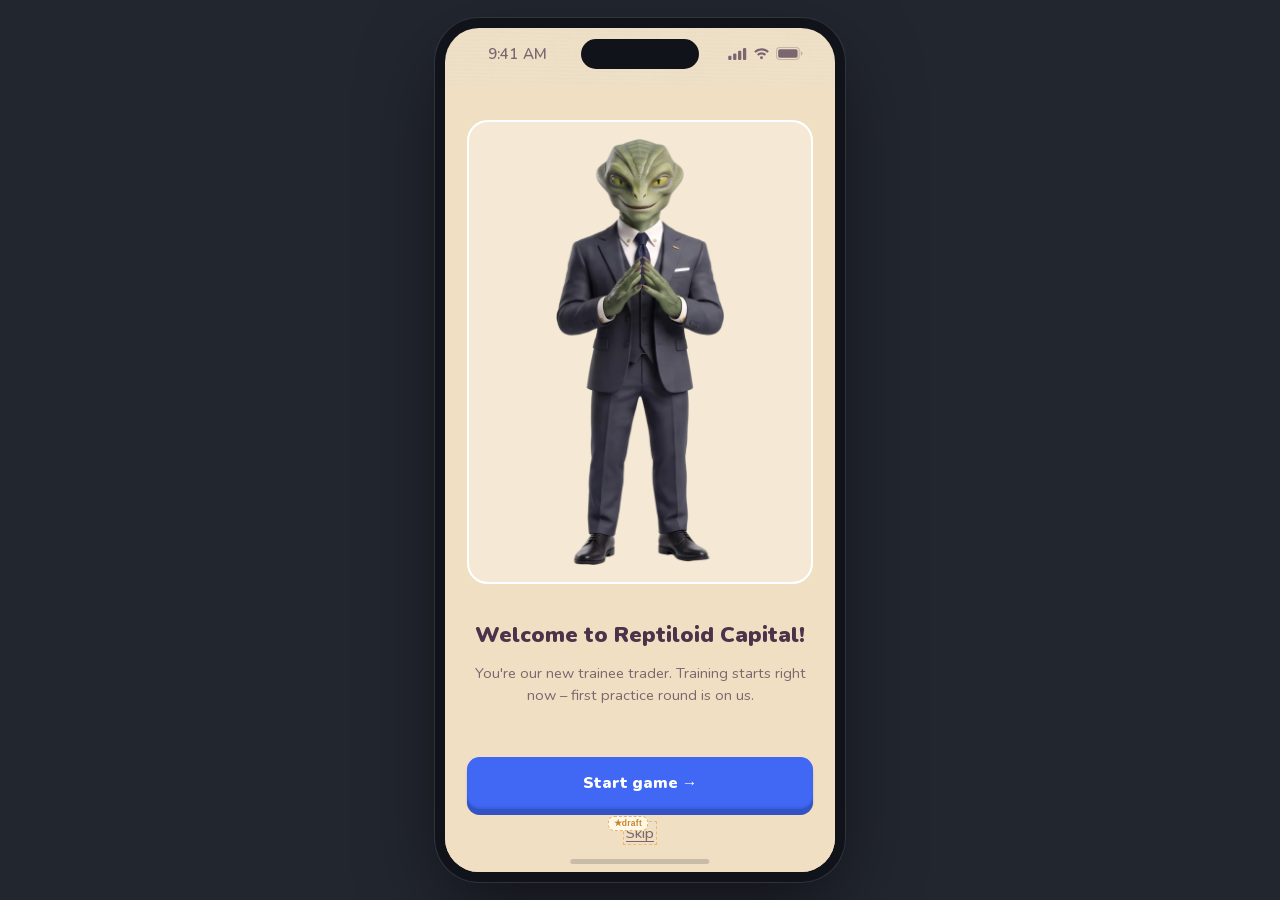
==== commit c390f447: "Tutorial per Misha mockups, single result screen, pixel-perfect arts, partial-positions unlock card" ====
--- a/index.html
+++ b/index.html
@@ -25,7 +25,7 @@
 
   <!-- iOS status bar -->
   <div id="statusbar">
-    <span id="sbTime" title="Long-press to reset prototype">9:41</span>
+    <span id="sbTime" title="Long-press to reset prototype">9:41 AM</span>
     <span class="sb-batt">100%</span><!-- terminal skin: text battery per mockup C -->
     <span class="sb-icons">
       <svg width="19" height="12" viewBox="0 0 17 11"><g fill="currentColor"><rect x="0" y="7" width="3" height="4" rx="1"/><rect x="4.5" y="5" width="3" height="6" rx="1"/><rect x="9" y="2.5" width="3" height="8.5" rx="1"/><rect x="13.5" y="0" width="3" height="11" rx="1"/></g></svg>
@@ -146,10 +146,10 @@
         <div class="pack">
           <div class="pack-top"><span class="pack-save" data-i18n="savePct" data-i18n-arg="70">Save 70%</span></div>
           <div class="pack-art"></div>
-          <div class="pack-amt"><span class="coin-dot"></span><span>300 000</span></div>
+          <div class="pack-amt"><span class="coin-dot"></span><span>370 000</span></div>
           <div class="pack-price">10.99$</div>
           <div class="pack-save2" data-i18n="savePct" data-i18n-arg="70">Save 70%</div>
-          <button class="btn btn-play sm" data-act="buy" data-pack="300k-10.99"><span class="bp-word" data-i18n="buy">Buy</span><span class="bp-price">10.99$</span></button>
+          <button class="btn btn-play sm" data-act="buy" data-pack="370k-10.99"><span class="bp-word" data-i18n="buy">Buy</span><span class="bp-price">10.99$</span></button>
         </div>
       </div>
 
@@ -400,8 +400,9 @@
         </div>
         <div class="rc-unlock-name" id="rcUnlockName">Short selling</div>
         <p class="rc-unlock-desc" id="rcUnlockDesc">Now you can open short positions and bet on the price falling</p>
-        <!-- 622-мокап f2056: ликующий фотореал-маскот в карточке анлока -->
-        <span class="rc-unlock-mascot"><img src="mascot-tt-cheer.webp" alt="" width="520" height="1054"></span>
+        <!-- 622-мокап 558:10139: прыгающий маскот «кулаки вверх», кадрирование = Mask group
+             Frame 2131330656 (imageRef 62d5aee4b5, crop img px 2..916 x 0..1474) -->
+        <span class="rc-unlock-mascot"><img src="mascot-rc-jump.webp" alt="" width="441" height="711"></span>
       </div>
       <div class="rc-earn-band">
         <span class="rc-earn-lbl" data-i18n="rc.earned">Earned</span>
@@ -449,20 +450,23 @@
   <div id="gamelayer" hidden>
     <iframe id="gameframe" title="Game" src="about:blank"></iframe>
     <button id="gameBack" class="draft" data-act="game-back" aria-label="Back" data-draft="Floating back-to-hub button over games (no wireframe for in-game hub exit)">&lsaquo;</button>
-    <!-- Tutorial overlay: per-round bubble sequences over sim rounds (mockups onb1..3, вердикт 30.07 п.23) -->
+    <!-- Tutorial overlay: per-round bubble sequences over sim rounds (mockups 558:12514/12824, вердикт 31.07) -->
     <div id="tutorial" hidden>
-      <div id="tutBand" hidden></div><!-- green profit-zone band over the chart (mockup Rectangle 7271) -->
-      <div id="tutDim" hidden></div><!-- re-dim patch over the neighbour inside a light window (onb2-2/3: the other button of the pair stays dark) -->
+      <!-- dim-with-windows: one evenodd path = full-screen scrim (#464646 50%, mockup Rectangle 7290/7291)
+           minus rounded-rect windows over the step's bright targets; painted area swallows taps on wait-steps -->
+      <svg id="tutDimSvg" aria-hidden="true"><path id="tutDimPath" fill="#464646" fill-opacity=".5" fill-rule="evenodd"/></svg>
       <div class="tut-card" id="tutCard">
         <p id="tutText">Analyze the Bitcoin chart and make a decision.</p>
-        <span class="tut-mascot"><img src="mascot-bubble.webp" alt="" width="198" height="360"></span>
+        <!-- small standing mascot at the bubble's top-right (Frame 2131330655: 102x186 @375, cut from imageRef bb5babe042 with Misha's mask polygon) -->
+        <span class="tut-mascot"><img src="mascot-tut.webp" alt="" width="318" height="580"></span>
         <button class="tut-skip" data-act="tut-skip" data-i18n="tut.skip">Skip the tutorial</button>
         <button class="tut-next" data-act="tut-next" data-i18n="tut.next">Next</button>
       </div>
-      <!-- white curved arrows (mockup path86): down-left, down-right, up-left -->
-      <svg id="tutArrowDL" class="tut-arrow" viewBox="0 0 54 63"><path d="M40 4 C 44 22, 40 40, 24 52" fill="none" stroke="#fff" stroke-width="7" stroke-linecap="round"/><path d="M10 40 L22 55 L34 44 Z" fill="#fff" stroke="#fff" stroke-width="4" stroke-linejoin="round"/></svg>
-      <svg id="tutArrowDR" class="tut-arrow" viewBox="0 0 54 63"><path d="M14 4 C 10 22, 14 40, 30 52" fill="none" stroke="#fff" stroke-width="7" stroke-linecap="round"/><path d="M44 40 L32 55 L20 44 Z" fill="#fff" stroke="#fff" stroke-width="4" stroke-linejoin="round"/></svg>
-      <svg id="tutArrowUL" class="tut-arrow" viewBox="0 0 64 58"><path d="M58 52 C 40 48, 24 36, 16 18 " fill="none" stroke="#fff" stroke-width="7" stroke-linecap="round"/><path d="M4 26 L13 8 L28 17 Z" fill="#fff" stroke="#fff" stroke-width="4" stroke-linejoin="round"/></svg>
+      <!-- white curved arrows — EXACT path86 fillGeometry + relativeTransform from nodes 558:12656 (up-left)
+           and 558:12961 (down-right); DL = the down arrow mirrored (no own mockup) -->
+      <svg id="tutArrowUL" class="tut-arrow" viewBox="0 0 63.909 57.571"><path fill="#fff" transform="matrix(-0.617963 0.786207 -0.786207 -0.617963 63.9092 38.3709)" d="M22.2993 55.7917C18.7587 57.7266 15.2193 59.6615 11.6641 61.5704C9.35264 62.8118 6.1267 61.788 5.47497 59.0526C4.19857 53.6989 2.38771 48.5888 0.283692 43.5081C-1.44598 39.3338 5.21225 36.9457 7.33431 40.5415C7.33882 40.5381 7.34333 40.5336 7.34784 40.5302C8.81479 43.2825 10.0585 46.1048 11.1319 48.9948C17.8127 33.6058 15.4358 16.8571 7.46398 1.82563C6.85961 0.6868 8.40887 -0.680928 9.33121 0.384614C20.8019 13.6447 22.1899 33.3037 16.0684 49.4266C16.6987 49.0737 17.3267 48.7174 17.957 48.3645C22.7976 45.6583 27.1602 53.1363 22.2993 55.7917Z"/></svg>
+      <svg id="tutArrowDR" class="tut-arrow" viewBox="0 0 54.2 62.997"><path fill="#fff" transform="matrix(-0.816946 0.576714 0.576714 0.816946 19.3927 0)" d="M21.6753 54.2307C18.2339 56.1114 14.7935 57.9922 11.3378 59.8477C9.09096 61.0544 5.95528 60.0593 5.32178 57.4003C4.0811 52.1965 2.32091 47.2294 0.275755 42.2908C-1.40552 38.2333 5.06641 35.912 7.1291 39.4072C7.13349 39.4039 7.13787 39.3995 7.14226 39.3962C8.56817 42.0716 9.77707 44.8149 10.8205 47.6239C17.3143 32.6656 15.0039 16.3855 7.25515 1.77455C6.66769 0.667584 8.1736 -0.661876 9.07014 0.373853C20.2198 13.2629 21.569 32.3719 15.6188 48.0437C16.2315 47.7007 16.8419 47.3543 17.4546 47.0113C22.1598 44.3808 26.4002 51.6496 21.6753 54.2307Z"/></svg>
+      <svg id="tutArrowDL" class="tut-arrow" viewBox="0 0 54.2 62.997"><path fill="#fff" transform="matrix(0.816946 0.576714 -0.576714 0.816946 34.8073 0)" d="M21.6753 54.2307C18.2339 56.1114 14.7935 57.9922 11.3378 59.8477C9.09096 61.0544 5.95528 60.0593 5.32178 57.4003C4.0811 52.1965 2.32091 47.2294 0.275755 42.2908C-1.40552 38.2333 5.06641 35.912 7.1291 39.4072C7.13349 39.4039 7.13787 39.3995 7.14226 39.3962C8.56817 42.0716 9.77707 44.8149 10.8205 47.6239C17.3143 32.6656 15.0039 16.3855 7.25515 1.77455C6.66769 0.667584 8.1736 -0.661876 9.07014 0.373853C20.2198 13.2629 21.569 32.3719 15.6188 48.0437C16.2315 47.7007 16.8419 47.3543 17.4546 47.0113C22.1598 44.3808 26.4002 51.6496 21.6753 54.2307Z"/></svg>
     </div>
   </div>
 
@@ -545,10 +549,10 @@
         <div class="pack">
           <div class="pack-top"><span class="pack-save" data-i18n="savePct" data-i18n-arg="70">Save 70%</span></div>
           <div class="pack-art"></div>
-          <div class="pack-amt"><span class="coin-dot"></span><span>300 000</span></div>
+          <div class="pack-amt"><span class="coin-dot"></span><span>370 000</span></div>
           <div class="pack-price">10.99$</div>
           <div class="pack-save2" data-i18n="savePct" data-i18n-arg="70">Save 70%</div>
-          <button class="btn btn-play sm" data-act="buy" data-pack="300k-10.99"><span class="bp-word" data-i18n="buy">Buy</span><span class="bp-price">10.99$</span></button>
+          <button class="btn btn-play sm" data-act="buy" data-pack="370k-10.99"><span class="bp-word" data-i18n="buy">Buy</span><span class="bp-price">10.99$</span></button>
         </div>
       </div>
       <div class="free-list">
--- a/shell.css
+++ b/shell.css
@@ -1,6 +1,11 @@
 /* ============================================================
    Tap Trading Hub — shell styles.
-   ЧЕТЫРЕ полных визуальных варианта (вердикт владельца 31.07 вечер, п.32):
+   ПЯТЬ полных визуальных вариантов:
+     paper (ДЕФОЛТ)        — папирусный прототип, Figma-ряд 639:10784 / нода 622:*
+                             (бумага #F0DFC2 + зерно, чернила #4C334A, Nunito,
+                             кобальт #4068F5 c 3D-плинтами); слово Павла 31.07 (поздний
+                             вечер): «сконцентрируемся на прототипе с папирусной сеткой,
+                             на нём всё будем дебажить» — вернулся первоклассным скином.
      crypto-light  (:root)  — вариант v1, Figma 618:21106 и др., экраны на #F9FAFB
      crypto-dark            — вариант v2, Figma 584:23263 и др., ДС 584:21407
      cream                  — вариант v3, Figma 607:11115 и др., ДС 584:21749
@@ -8,8 +13,12 @@
    ОДИН скелет (п.20): DOM не ветвится, различия ТОЛЬКО в CSS-токенах и правилах скина.
    Онбординг (#scr-welcome, #tutorial) и Round Complete (#scr-roundcomplete) с 31.07
    ТОЖЕ скинуются (реверс прежнего канона «они байт-в-байт одинаковы»).
-   Мокапы 375-wide → фрейм 390: значения ×(390/375) ≈ 1.04.
-   Источник значений — дампы узлов в _рабочее/variants-4/spec-*.txt (Figma REST).
+   Мокапы 375-wide → фрейм 390: значения ×(390/375) ≈ 1.04; RC-мокап 440-wide → ×0.886.
+   Источники значений: paper — _рабочее/taptrade-622/spec-*.txt (и токен-контракт
+   251880e); четвёрка — _рабочее/variants-4/spec-*.txt (Figma REST).
+   ⚠️ :root остался = crypto-light (когортные ссылки четвёрки не трогаем);
+   paper живёт блоком body[data-skin="paper"] + компонентным слоем в конце файла,
+   а ДЕФОЛТНЫМ его делает shell.js (DEF_STATE.skin / фолбэки).
    ============================================================ */
 
 /* Local fonts (self-contained prototype — no CDN). Variable woff2, latin subset. */
@@ -17,9 +26,12 @@
   font-family:'Inter'; font-style:normal; font-weight:100 900; font-display:swap;
   src:url('fonts/inter-var.woff2') format('woff2');
 }
-/* Nunito больше не используется ни одним из четырёх вариантов: ДС v3 (cream) прямо
-   называет Inter («Шрифт: Inter · Все стили»), Nunito был у прежнего 622-скина.
-   @font-face снят, чтобы браузер не тянул лишний woff2; файл в fonts/ оставлен. */
+/* Nunito — шрифт папирусного скина paper (622-ряд); вернулся вместе со скином
+   (слово Павла 31.07 поздний вечер). Четвёрка вариантов его не использует. */
+@font-face {
+  font-family:'Nunito'; font-style:normal; font-weight:200 1000; font-display:swap;
+  src:url('fonts/nunito-var.woff2') format('woff2');
+}
 /* new skins (вердикт 30.07 п.24): editorial = Crimson Pro headings, terminal = JetBrains Mono digits */
 @font-face {
   font-family:'Crimson Pro'; font-style:normal; font-weight:200 900; font-display:swap;
@@ -173,6 +185,132 @@
 }
 
 /* ============================================================
+   paper — папирусный скин (ДЕФОЛТ, слово Павла 31.07 поздний вечер).
+   Значения = токен-контракт 251880e (тогдашний :root «TapTrade 622»), разложенный
+   по СЕГОДНЯШНЕМУ словарю токенов; геометрия/хексы — _рабочее/taptrade-622/spec-*.txt.
+   Язык: бумага #F0DFC2 + зерно paper.webp (15% альфа запечена), полупрозрачные белые
+   карты white-30 с 2px белым контуром, тёплый контур пилюль #653200 20%, чернила
+   #4C334A, Nunito, кобальт #4068F5 с 3D-плинтом #3353C4, зелёный #13A86D/#108859,
+   контурная монета CoinVertical, сплошная поверхность шитов #F5EAD6.
+   Компонентные отличия раскладки (не выражаются токенами) — слой
+   «PAPER component layer» в конце файла.
+   ============================================================ */
+body[data-skin="paper"] {
+  /* ---- surfaces ---- */
+  --bg:#F0DFC2;
+  --paper:url('paper.webp');
+  --card:rgba(255,255,255,.30);
+  --solid:#F5EAD6;
+  --card-line:#FFFFFF;
+  --card-bw:2px;
+  --panel:rgba(255,255,255,.30);
+  --panel2:rgba(255,255,255,.50);
+  --accent2:#F0DFC2;
+  --line:rgba(255,255,255,.85);
+  --pill-line:rgba(101,50,0,.20);
+  --tx:#4C334A;
+  --tx-soft:rgba(76,51,74,.70);
+  --sb:rgba(76,51,74,.60);
+  /* ---- accents ---- */
+  --green:#13A86D;
+  --green-deep:#13A86D;
+  --cta-grad:none;
+  --cta-grad2:none;
+  --red:#F54040;
+  --hot:#EEB06A;
+  --blue:#4068F5;
+  --gold:#FFB703;
+  --coin-line:#EEB06A;
+  --coin-fill:#FFB703;
+  --danger:#F54040;
+  --danger-bg:#FEE2E2;
+  --offer-line:#FFFFFF;
+  --offer-bw:2px;
+  /* ---- radii (622: 12 карты/кнопки, 16 группы, 20 крупные, 100 пилюли) ---- */
+  --r-card:12.5px;
+  --r-card-lg:16.6px;
+  --r-hero:20.8px;
+  --r-pack:12.5px;
+  --r-btn:12.5px;
+  --r-btn-sm:12.5px;
+  --r-sheet:20.8px;
+  /* ---- 3D-плинт кнопок (Button-компонент 622:27042) ---- */
+  --btn-bg:#4068F5; --btn-tx:#FFFFFF;
+  --btn2-bg:#13A86D; --btn2-tx:#FFFFFF;
+  --btn3d-sm:0 4px 0 #3353C4, 0 4px 2px rgba(0,0,0,.25), inset 0 -2px 2px rgba(0,0,0,.10);
+  --btn3d-lg:0 6px 0 #3353C4, 0 4px 2px rgba(0,0,0,.25), inset 0 -2px 2px rgba(0,0,0,.10);
+  --btn3d-green:0 4px 0 #108859, 0 4px 2px rgba(0,0,0,.25), inset 0 -2px 2px rgba(0,0,0,.10);
+  --btn-txsh:0 1.5px 0 rgba(0,0,0,.15);
+  --cta-shadow:0 6px 0 #3353C4, 0 4px 2px rgba(0,0,0,.25), inset 0 -2px 2px rgba(0,0,0,.10);
+  --ghost:rgba(76,51,74,.08);
+  --hard-shadow:0 4.9px 0 rgba(0,0,0,.10);
+  --card-shadow:none;
+  /* ---- badges / tags ---- */
+  --badge-bg:rgba(255,255,255,.50); --badge-tx:rgba(76,51,74,.70); --badge-line:transparent;
+  --save-bg:#FF5F57; --save-tx:#FFFFFF;
+  --offer-badge-bg:#4C334A; --offer-badge-tx:#FFFFFF;
+  --expire-tx:#FFFFFF;                   /* «Ends in» на зелёной карте Home */
+  --timer-tx:#4C334A;
+  --reward-tx:#4C334A;
+  --bar-fill:#7C7691;
+  --dq-tx:#4C334A; --dq-line:#FFFFFF;    /* «?»-свеча: линии белые (язык сетки), текст чернилами */
+  --banner-bg:transparent; --banner-tx:#4C334A; --banner-line:transparent;
+  --ref-ava-bg:rgba(255,255,255,.30); --ref-ava-tx:rgba(76,51,74,.60);
+  --ref-amt-tx:#4C334A; --ref-amt-bg:transparent;
+  --icirc-bg:#FFFFFF;
+  --icirc-tx:rgba(76,51,74,.60);
+  /* ---- chrome ---- */
+  --statusbar-tx:#4C334A; --statusbar-bg:transparent;
+  --topbar-bg:#1B2838; --topbar-tx:#FFFFFF;  /* скелет топбара: paper его не показывает */
+  --tab-bg:#F0DFC2; --tab-line:#FFFFFF;
+  --tab-active:#4C334A; --tab-inactive:#4C334A; --tab-active-bg:rgba(255,255,255,.30);
+  --tab-shadow:0 -8px 28px rgba(109,117,143,.16);
+  --avatar-bg:#FFFFFF; --avatar-tx:#4C334A;
+  --avatar-img:url('avatar-tt.webp');
+  --homeind:#C9BCA6;
+  --toast-bg:#4C334A; --toast-tx:#FFFFFF;
+  /* ---- typography ---- */
+  --font:'Nunito', 'Arial Rounded MT Bold', -apple-system, BlinkMacSystemFont, "Segoe UI", Roboto, Helvetica, Arial, sans-serif;
+  --font-head:var(--font);
+  --font-num:var(--font);
+  --head-tx:#4C334A;
+  --w-head:900; --w-btn:900;
+  --hero-size:29.1px; --hero-lh:37.4px;        /* Nunito 900 28/38 */
+  --sec-tx:#4C334A; --sec-size:18.7px; --sec-w:900; --sec-case:none; /* shop «Free» 18/25 900 */
+  --case-head:none; --case-hero:none;
+  --case-btn:none; --case-cta:none; --case-ach:none; --case-tab:none; --case-lbl:none;
+  /* ---- onboarding (welcome + баблы туториала): мокапы 558:12514/12824 ----
+     бабл = КРЕМОВАЯ карта #F0DFC2 с белым контуром, чернильный текст, кобальтовый Next */
+  --wl-bg:#F0DFC2; --wl-card:rgba(255,255,255,.30); --wl-h1:#4C334A; --wl-soft:rgba(76,51,74,.70);
+  --wl-btn:#4068F5; --wl-btn-tx:#FFFFFF; --wl-r:20.8px;
+  --tut-bg:#F0DFC2; --tut-line:#FFFFFF; --tut-tx:#4C334A;
+  --tut-cta:#4068F5; --tut-cta-tx:#FFFFFF; --tut-link:#4068F5;
+  --tut-3d:none; --tut-txsh:none;
+  --tut-band:rgba(34,197,94,.30); --tut-band-line:#FFFFFF; /* Rectangle 7271: #22C55E 30% + 1px white */
+  /* ---- round complete (spec-round-complete.txt / f2056; мокап 440 → ×0.886) ---- */
+  --rc-bg:#F0DFC2;
+  --rc-ink:#4C334A;
+  --rc-soft:rgba(76,51,74,.70);
+  --rc-card:#F0DFC2;
+  --rc-line:#FFFFFF;
+  --rc-bw:2.1px;
+  --rc-pill:rgba(255,255,255,.30);
+  --rc-pill-line:transparent;            /* пилюли RC — white-30 без контура */
+  --rc-r:17.7px;
+  --rc-r-tile:16.6px;
+  --rc-title-size:33.3px; --rc-title-lh:49.9px; --rc-title-w:900; --rc-title-case:uppercase;
+  --rc-unlock-accent:#13A86D;            /* замочек в заголовке анлока */
+  --rc-unlock-badge-bg:transparent;
+  --rc-unlock-tx:#19213D;
+  --rc-unlock-soft:#7D676F;
+  --rc-fw-bg:#13A86D; --rc-fw-tx:#FFFFFF; --rc-fw-r:17.7px;
+  --rc-cta:#4068F5; --rc-cta-tx:#FFFFFF; --rc-cta-r:16.6px;
+  --rc-cta-shadow:0 6px 0 #3353C4, 0 4px 2px rgba(0,0,0,.25), inset 0 -2px 2px rgba(0,0,0,.10);
+  --rc-cta-link:#4068F5; --rc-cta-link-dec:none;
+  --rc-tile-accent:#4C334A;
+}
+
+/* ============================================================
    crypto-dark (вариант v2) — ДС 584:21407 (в map.json он лежит под ключом v1.ds,
    но это ДС ТЁМНОГО варианта: #0B0E14/#141A26/#16C784/#22D3EE/Inter+JetBrains Mono).
    Геометрия идентична crypto-light — здесь ТОЛЬКО палитра и пара акцентов.
@@ -1981,43 +2119,50 @@
   backdrop-filter:blur(2px);
 }
 
-/* tutorial overlay (СКИНУЕТСЯ с 31.07, п.32 — реверс прежнего канона) --------------
-   Раскладка и последовательность баблов — из мокапов onb1..3 (Figma 558:12514,
-   frame 375×812 → ×1.04) и НЕ меняются: их ведёт shell.js. Меняется только палитра —
-   per-skin токены --tut-*. Отдельного макета туториала ни у одного из четырёх
-   вариантов нет, цвета выведены из ДС варианта. */
-#tutorial { position:absolute; inset:0; z-index:60; background:rgba(70,70,70,.5); }
+/* tutorial overlay — скелет ЖЁСТКО по мокапам Миши (558:12514/12824, frame 375×812 → ×1.04):
+   кремовый бабл + маленький маскот у правого верха + белые стрелки path86 + затемнение
+   «окнами» (всё под скримом #464646 50%, кроме целей шага). Между шагами меняются ТОЛЬКО
+   текст (и высота его контейнера), какая стрелка (up/down/none) и какие цели светлые.
+   Палитра баблов скинуется per-skin токенами --tut-*. */
+#tutorial { position:absolute; inset:0; z-index:60; }
 #tutorial[hidden] { display:none; }
-/* зелёная полоса профит-зоны над графиком (mockup Rectangle 7271) */
-#tutBand {
-  position:absolute; left:0; right:0; height:66px;
-  background:var(--tut-band);
-  border-top:1px solid var(--tut-band-line); border-bottom:1px solid var(--tut-band-line);
-}
-/* патч-затемнение соседа внутри светлой полосы (onb2-2/3: вторая кнопка пары тёмная) */
-#tutDim {
-  position:absolute; background:rgba(70,70,70,.5); border-radius:18px; pointer-events:none;
-}
-#tutDim[hidden] { display:none; }
+/* затемнение с окнами: один evenodd-путь (полный экран минус скруглённые окна целей).
+   Закрашенная область ЛОВИТ тапы (visiblePainted), окна — пропускают насквозь */
+#tutDimSvg { position:absolute; inset:0; width:100%; height:100%; }
+/* wait-шаг интерактивного туториала (п.36): подсказка ждёт РЕАЛЬНОГО тапа по кнопке
+   игры — корень пропускает события, но закрашенный скрим глотает тапы мимо целей
+   (неправильная кнопка не работает, пока идёт урок); карточка со Skip кликабельна,
+   Next скрыт */
+#tutorial.wait { pointer-events:none; }
+#tutorial.wait .tut-card { pointer-events:auto; }
+#tutorial.wait .tut-next { display:none; }
+#tutorial.wait #tutDimPath { pointer-events:visiblePainted; }
 @keyframes mascotIn { from { transform:translateY(60px) scale(.7); opacity:0; } }
 @media (prefers-reduced-motion: reduce) {
   .tut-mascot, .tut-card { animation:none; }
 }
 .tut-card {
-  position:absolute; left:16.6px; right:16.6px; bottom:176px;
-  background:var(--tut-bg); border:var(--card-bw) solid var(--tut-line); border-radius:var(--r-card-lg);
-  padding:10.8px 12.4px 10.4px;
+  /* мокап: Frame 2131330601 (16,553) 343×115 (12514) / (16,504) 343×164 (12824):
+     карта 2px белым контуром r11.9, низ на 144 от низа экрана (×1.04 = 149.8) */
+  position:absolute; left:16.6px; right:16.6px; bottom:149.8px;
+  background:var(--tut-bg); border:var(--card-bw) solid var(--tut-line); border-radius:12.4px;
+  padding:10.4px 12.5px;
   box-shadow:0 8px 28px rgba(0,0,0,.18);
   color:var(--tut-tx); font-family:var(--font);
   animation:bubbleIn .38s .1s cubic-bezier(.2,1.5,.4,1) both;
 }
 @keyframes bubbleIn { from { transform:translateY(14px) scale(.86); opacity:0; } }
 .tut-card p {
-  font-size:14.4px; line-height:21.6px; font-weight:500;
-  padding-right:128px; min-height:44px; margin-bottom:54px;
-}
+  /* мокап: Nunito 600 13.88/21 (×1.04), текст (28,563), ширина до 201 — правее
+     живут маскот и Next; 1–2 главных слова фразы — жирным через <b> */
+  font-size:14.4px; line-height:21.9px; font-weight:600;
+  padding-right:119px; min-height:44px; margin-bottom:55px;
+}
+.tut-card p b { font-weight:800; }
 .tut-mascot {
-  position:absolute; right:24px; bottom:-4px; height:196px; z-index:2;
+  /* мокап: Frame 2131330655 (229,485) 102×186 — маскот у ПРАВОГО ВЕРХА бабла,
+     перекрывает его верхнюю кромку, низ на 2px ниже низа бабла (×1.04) */
+  position:absolute; right:29.1px; bottom:-2.1px; height:193.4px; z-index:2;
   pointer-events:none;
   animation:mascotIn .45s cubic-bezier(.2,1.4,.4,1) both; transform-origin:bottom center;
 }
@@ -2039,8 +2184,9 @@
 body[data-skin="cream"] .tut-next { background:var(--cta-grad), var(--tut-cta); }
 .tut-next:active { transform:translateY(2px); }
 .tut-arrow { position:absolute; display:none; filter:drop-shadow(0 2px 4px rgba(43,36,22,.35)); }
-#tutArrowDL, #tutArrowDR { width:56px; height:66px; }
-#tutArrowUL { width:67px; height:60px; }
+/* габариты = bbox повёрнутых path86 из мокапов ×1.04: 558:12656 63.9×57.6, 558:12961 54.2×63.0 */
+#tutArrowDL, #tutArrowDR { width:56.4px; height:65.5px; }
+#tutArrowUL { width:66.5px; height:59.9px; }
 
 /* ---------- sheets ---------- */
 #sheetlayer, #modallayer { position:absolute; inset:0; }
@@ -2470,3 +2616,290 @@
 .logout-row, .peak-opt, .ref-course, #practiceTasks {
   box-shadow:var(--card-shadow);
 }
+
+/* ============================================================
+   PAPER component layer — раскладочные отличия папирусного скина,
+   которые не выражаются токенами (восстановлены из 251880e и сверены
+   с _рабочее/taptrade-622/spec-*.txt + рендерами home/shop/…/f2056).
+   Слой ЖИВЁТ ОТДЕЛЬНО в конце файла и не трогает правила четвёрки 652.
+   ============================================================ */
+
+/* --- зерно бумаги на full-bleed экранах (welcome/RC перекрывают фон фрейма) --- */
+body[data-skin="paper"] #frame:has(#scr-welcome.active) {
+  background:var(--paper) center/cover no-repeat, var(--wl-bg);
+}
+body[data-skin="paper"] #frame:has(.rc.active) {
+  background:var(--paper) center/cover no-repeat, var(--rc-bg);
+}
+body[data-skin="paper"] .wl-card { box-shadow:inset 0 0 0 var(--card-bw) var(--card-line); }
+
+/* --- контурная монета CoinVertical (622-ДС) вместо solid-точки --- */
+body[data-skin="paper"] .coin-dot {
+  width:16.6px; height:16.6px; flex-basis:16.6px; vertical-align:-3px;
+  border:2.1px solid var(--coin-line); background:none;
+}
+body[data-skin="paper"] .coin-dot::after {
+  content:''; position:absolute; top:.5px; bottom:.5px; left:34%; width:6px;
+  transform:translateX(-50%); border:1.6px solid var(--coin-line); border-radius:50%;
+  box-sizing:border-box;
+}
+body[data-skin="paper"] .balance-pill .coin-dot { width:16.6px; height:16.6px; flex-basis:16.6px; border-color:var(--gold); }
+body[data-skin="paper"] .balance-pill .coin-dot::after { border-color:var(--gold); }
+
+/* --- шапка Home: белая юзер-пилюля с фото-аватаром, пилюля баланса с «+», белые кружки --- */
+body[data-skin="paper"] .user-id {
+  flex:0 1 auto; height:41.6px; padding:4.2px 12.5px 4.2px 4.2px;
+  background:#fff; border-radius:83px; box-shadow:inset 0 0 0 2px var(--pill-line);
+}
+body[data-skin="paper"] .avatar-ini {
+  background:var(--avatar-bg) var(--avatar-img) center/cover; color:transparent;
+}
+body[data-skin="paper"] .user-name { font-size:12.5px; line-height:16.6px; font-weight:900; }
+body[data-skin="paper"] .balance-pill {
+  height:33.3px; gap:4.2px; padding:4.2px 4.2px 4.2px 10.4px;
+  background:#fff; border-radius:20.8px; box-shadow:inset 0 0 0 2px var(--pill-line);
+  font-size:12.5px; font-weight:900; color:var(--tx);
+}
+body[data-skin="paper"] .bal-plus {
+  display:block; width:20.8px; height:20.8px; flex:0 0 20.8px; border-radius:50%;
+  background:#848FA2; color:#fff; font-size:12.5px; line-height:20.8px; font-weight:900;
+  text-align:center; margin-left:4.2px;
+}
+body[data-skin="paper"] .icon-sq {
+  width:33.3px; height:33.3px; flex-basis:33.3px;
+  background:#fff; box-shadow:inset 0 0 0 2px var(--pill-line); color:var(--tx);
+}
+
+/* --- Home: карта игры (крем на креме, белый 2px контур, жёсткая тень) + зелёный оффер --- */
+body[data-skin="paper"] .home-hero { gap:12.5px; }
+body[data-skin="paper"] .trade-card {
+  background:var(--bg); border:2px solid var(--card-line); border-radius:25px;
+  box-shadow:var(--hard-shadow);
+  padding:9.8px 14.6px 8.5px; text-align:center;
+}
+body[data-skin="paper"] .hero-desc { font-weight:600; margin-top:2px; }
+body[data-skin="paper"] .sp-offer {
+  --spo-tx:#fff; --spo-soft:rgba(255,255,255,.70);
+  background:var(--green); border:2px solid var(--card-line); border-radius:25px;
+  box-shadow:none;
+}
+body[data-skin="paper"] .spo-badge { padding:4.2px 10.4px; line-height:14.6px; font-weight:900; }
+body[data-skin="paper"] .spo-ends { line-height:16.6px; font-weight:900; }
+body[data-skin="paper"] .spo-title { font-size:16.6px; font-weight:700; }
+body[data-skin="paper"] .spo-desc { font-size:12.5px; line-height:16.6px; font-weight:600; }
+body[data-skin="paper"] .spo-price { font-size:22.9px; line-height:31.2px; }
+body[data-skin="paper"] .spo-buy {
+  background:var(--blue); color:#fff; border-radius:12.5px;
+  min-width:78px; padding:12.5px 18.7px; font-size:14.6px; line-height:19.8px; font-weight:900;
+  box-shadow:var(--btn3d-sm); text-shadow:var(--btn-txsh);
+}
+body[data-skin="paper"] .hero-play { height:62.4px; border-radius:16.6px; font-size:20.8px; line-height:27px; }
+body[data-skin="paper"] #tabbar { --tab-h:104px; padding:12.5px 8.3px 25px; }
+@media (max-width:375px) {
+  body[data-skin="paper"] #tabbar { padding-left:4.2px; padding-right:4.2px; gap:2px; }
+}
+
+/* --- Shop: составная карта оффера 622 (Buy во всю ширину прижат к низу,
+   вложенная светлая карта «Personal offer» справа сверху; маскота в 622-карте нет) --- */
+body[data-skin="paper"] .offer-mascot { display:none; }
+body[data-skin="paper"] .offer-card { padding:14.6px; padding-bottom:70.7px; min-height:166.4px; }
+/* position:static — Buy якорится к САМОЙ карте (position:relative на .offer-left
+   нужен четвёрке для маскота, у paper маскота в карте нет) */
+body[data-skin="paper"] .offer-left { flex:1 1 auto; align-items:flex-start; position:static; }
+body[data-skin="paper"] .offer-left .btn-dark {
+  position:absolute; left:14.6px; right:14.6px; bottom:14.6px; width:auto; margin-top:0;
+}
+body[data-skin="paper"] .offer-amount {
+  display:flex; align-items:center; gap:6.2px; font-size:18.7px; line-height:26px;
+}
+body[data-skin="paper"] .offer-amount .coin-dot { width:20.8px; height:20.8px; flex-basis:20.8px; }
+body[data-skin="paper"] .chips-word { display:none; }
+body[data-skin="paper"] .offer-price { margin-top:12.5px; font-size:12.5px; line-height:16.6px; color:var(--tx); }
+body[data-skin="paper"] .offer-price s { font-size:12.5px; line-height:16.6px; }
+body[data-skin="paper"] .offer-left .save-tag {
+  order:0; align-self:flex-start; margin:6.2px 0 0;
+  padding:2.1px 6.2px; line-height:14.6px; font-weight:900; text-transform:none;
+}
+body[data-skin="paper"] .offer-right {
+  position:relative; right:auto; bottom:auto; width:auto;
+  flex:0 0 134.2px; align-self:flex-start; justify-content:flex-start; gap:6.2px;
+  background:var(--panel2); border-radius:16.6px; padding:5.2px 8.3px 10.4px; min-height:80.1px;
+  box-shadow:none;
+}
+body[data-skin="paper"] .offer-lbl {
+  background:none; color:var(--tx-soft); border-radius:0; padding:0;
+  font-size:14.6px; line-height:19.8px; font-weight:800; text-transform:none;
+}
+body[data-skin="paper"] .ends-card span { line-height:15.6px; color:var(--sb); }
+body[data-skin="paper"] .ends-card b { font-size:18.7px; line-height:26px; font-weight:900; }
+/* пакеты: экономия — серой пилюлей под ценой, цена отдельной строкой, в кнопке «Buy» */
+body[data-skin="paper"] .pack { padding:37.4px 10.4px 10.4px; min-height:156px; }
+body[data-skin="paper"] .pack-save { display:none; }
+body[data-skin="paper"] .pack-amt { margin-top:0; gap:12.5px; font-size:14.6px; line-height:19.8px; font-weight:900; }
+body[data-skin="paper"] .pack-amt .coin-dot { width:33.3px; height:33.3px; flex-basis:33.3px; border-width:2.8px; }
+body[data-skin="paper"] .pack-amt .coin-dot::after { width:11px; border-width:2.2px; }
+body[data-skin="paper"] .pack-price {
+  display:block; font-size:12.5px; line-height:16.6px; font-weight:400;
+  color:var(--sb); margin-top:2.1px; align-self:center;
+}
+body[data-skin="paper"] .pack-save2 {
+  display:block; align-self:center; margin-top:4.2px;
+  background:#7C7691; color:#fff; border-radius:4.2px; padding:1px 4.2px;
+}
+body[data-skin="paper"] .pack .bp-price { display:none; }
+body[data-skin="paper"] .pack .bp-word { display:inline; }
+body[data-skin="paper"] .pack .btn-play { border-radius:12.5px; padding:8.3px; font-size:13.5px; line-height:16.6px; }
+body[data-skin="paper"] .hot-tag {
+  color:var(--tx); border-radius:6.2px; padding:2.1px 6.2px;
+  font-size:10.4px; line-height:11.4px;
+}
+
+/* --- Referrals: hero r20.8, банда = hairline внутри карты, белые поля,
+   Paste — синий текст в белом поле, ряды кремовые внутри white-30 контейнера --- */
+body[data-skin="paper"] .ref-hero { border-radius:20.8px; padding:20.8px; }
+body[data-skin="paper"] .ref-hero h2 { font-size:22.9px; line-height:31.2px; font-weight:900; }
+body[data-skin="paper"] .ref-hero p { font-size:14.6px; line-height:19.8px; font-weight:600; color:var(--sb); margin-top:8.3px; }
+body[data-skin="paper"] .ref-banner {
+  margin:12.5px 0 0; padding:12.5px 0 0;
+  background:none; border:none; border-top:1px solid var(--card-line); border-radius:0;
+  font-size:14.6px; line-height:19.8px; font-weight:800; text-align:center;
+}
+body[data-skin="paper"] .fld-lbl { font-size:14.6px; line-height:19.8px; font-weight:700; text-transform:none; }
+body[data-skin="paper"] .fld {
+  height:54.1px; background:#fff; border-radius:16.6px;
+  box-shadow:inset 0 0 0 2px var(--pill-line);
+}
+body[data-skin="paper"] .fld input { font-size:15.6px; font-weight:600; }
+body[data-skin="paper"] .fld input::placeholder { color:var(--tx-soft); font-weight:600; }
+body[data-skin="paper"] .paste-fld { height:44.7px; border-radius:12.5px; padding:12.5px 16.6px; background:#fff; }
+body[data-skin="paper"] .paste-btn {
+  background:none; color:var(--blue); border-radius:0; min-width:0; height:auto; padding:0;
+  font-size:14.6px; line-height:19.8px; font-weight:800; text-transform:none;
+}
+body[data-skin="paper"] #scr-referrals .sub-title.ref-sec {
+  margin:25px 0 8.3px; text-transform:none; font-size:14.6px; line-height:19.8px; font-weight:700;
+}
+body[data-skin="paper"] .ref-list { border-radius:16.6px; padding:0; }
+body[data-skin="paper"] .ref-row {
+  background:var(--bg); box-shadow:inset 0 0 0 1px var(--card-line);
+  padding:0 12.5px; height:62.4px;
+}
+body[data-skin="paper"] .ref-row + .ref-row::before { content:none; }
+body[data-skin="paper"] .ref-ava {
+  width:37.4px; height:37.4px; flex-basis:37.4px;
+  box-shadow:inset 0 0 0 1px var(--card-line);
+}
+body[data-skin="paper"] .ref-name { font-weight:800; line-height:19.8px; }
+body[data-skin="paper"] .ref-amt { gap:6.2px; font-weight:900; }
+/* 622-сверка (251880e): контурная монета есть и в рядах рефералов */
+body[data-skin="paper"] .ref-amt .coin-dot { display:inline-block; width:14.6px; height:14.6px; flex-basis:14.6px; border-width:1.8px; }
+body[data-skin="paper"] .copy-id-row { border-radius:16.6px; font-weight:800; }
+body[data-skin="paper"] .copy-id-row svg { color:var(--tx); }
+body[data-skin="paper"] .ref-invite.btn-primary { margin-top:12.5px; height:62.4px; border-radius:16.6px; font-size:20.8px; line-height:27px; }
+
+/* --- Achievements: счётчик в топ-ряду, футер Play (кобальт) + «Reward ◑N» --- */
+body[data-skin="paper"] .ach-row {
+  border-radius:16.6px;
+  grid-template-areas:
+    'ico texts cnt'
+    'bar bar   bar'
+    'act act   reward';
+}
+body[data-skin="paper"] .ach-title { font-weight:900; }
+body[data-skin="paper"] .ach-desc { color:var(--sb); }
+body[data-skin="paper"] .ach-count {
+  grid-area:cnt; justify-self:end; align-self:start; padding-top:8.3px;
+  font-size:14.6px; line-height:19.8px; font-weight:800; color:var(--sb);
+}
+body[data-skin="paper"] .ach-bar { height:8.3px; background:#fff; }
+body[data-skin="paper"] .ach-play, body[data-skin="paper"] .ach-claim {
+  grid-area:act; justify-self:start; border-radius:12.5px;
+}
+body[data-skin="paper"] .ach-play { background:var(--btn-bg); color:var(--btn-tx); }
+body[data-skin="paper"] .ach-claim { background:var(--green); color:#fff; box-shadow:var(--btn3d-green); }
+body[data-skin="paper"] .ach-reward { grid-area:reward; justify-self:end; align-self:center; }
+body[data-skin="paper"] .ach-reward em {
+  display:inline; font-style:normal; font-size:12.5px; line-height:16.6px; font-weight:700;
+  color:var(--sb); margin-right:4.2px;
+}
+body[data-skin="paper"] .ach-reward b { font-size:14.6px; line-height:19.8px; font-weight:900; color:var(--tx); }
+body[data-skin="paper"] .ach-row.claimed { opacity:.6; }
+body[data-skin="paper"] .ach-claimed { color:var(--sb); font-size:14.6px; line-height:19.8px; }
+
+/* --- Sign up / verify: крупные CTA 62.4/r16.6, центрованная ошибка кода #FF5F57 --- */
+body[data-skin="paper"] #scr-signup .fld-lbl { font-weight:900; }
+body[data-skin="paper"] .su-cta.btn-primary, body[data-skin="paper"] .vf-cta.btn-primary {
+  height:62.4px; border-radius:16.6px; font-size:20.8px; line-height:27px;
+}
+body[data-skin="paper"] .social-row { gap:12.5px; margin-top:33.3px; }
+body[data-skin="paper"] .legal { font-weight:600; color:var(--tx-soft); margin-top:33.3px; }
+body[data-skin="paper"] .verify-error { text-align:center; margin-top:24px; color:#FF5F57; font-weight:900; }
+body[data-skin="paper"] #scr-verify.vf-error .code-box { box-shadow:inset 0 0 0 2px #FF5F57; color:#FF5F57; }
+
+/* --- Round Complete (spec-round-complete.txt / f2056; ×0.886) --- */
+body[data-skin="paper"] .rc-menu, body[data-skin="paper"] .rc-home {
+  top:-1px; width:41.6px; height:41.6px; border-radius:12.5px;
+  background:var(--rc-bg);
+  box-shadow:inset 0 0 0 2.1px var(--rc-line), 0 4.2px 0 rgba(0,0,0,.10);
+}
+body[data-skin="paper"] .rc-top { padding:18px 0 0; }
+body[data-skin="paper"] .rc-btc { gap:2px; padding:6px 8px; font-size:14.6px; line-height:21.8px; font-weight:600; }
+body[data-skin="paper"] .rc-earn-band {
+  margin:17.7px 0 0; background:var(--rc-bg);
+  border-top:2.1px solid var(--rc-line); border-bottom:2.1px solid var(--rc-line);
+  box-shadow:0 4px 0 rgba(0,0,0,.06);
+  padding:21.3px 16.8px; min-height:131px; gap:10.6px;
+}
+body[data-skin="paper"] .rc-earn-lbl { font-weight:600; line-height:18.7px; }
+body[data-skin="paper"] .rc-earn-val { font-size:33.3px; line-height:49.9px; margin:-10.6px 0; }
+body[data-skin="paper"] .rc-earn-val .coin-ico { width:27px; height:27px; border-width:2px; background:none; }
+body[data-skin="paper"] .rc-earn-val .coin-ico::after { content:''; width:9px; border-width:1.8px; }
+body[data-skin="paper"] .rc-fw {
+  flex-direction:column; gap:4px; margin-top:4px;
+  border:1.8px solid var(--rc-line); box-shadow:0 3.5px 0 rgba(0,0,0,.10);
+  padding:10.6px 14.2px;
+}
+body[data-skin="paper"] .rc-fw-lbl { font-size:14.2px; line-height:18.4px; font-weight:600; color:rgba(255,255,255,.75); }
+body[data-skin="paper"] .rc-fw-amt { font-size:14.8px; line-height:22.2px; font-weight:600; }
+body[data-skin="paper"] .rc-bal-pill {
+  background:var(--rc-pill); border-radius:999px; padding:6.3px 8.5px; margin-top:2px;
+  font-size:14.8px; line-height:22.2px; font-weight:600; color:var(--rc-ink);
+}
+body[data-skin="paper"] .rc-bal-pill .coin-ico { border-width:1.5px; background:none; }
+body[data-skin="paper"] .rc-bal-pill .coin-ico::after { content:''; }
+body[data-skin="paper"] .rc-tiles { margin:17.7px 16.8px 0; }
+body[data-skin="paper"] .rc-tile {
+  background:var(--rc-bg);
+  box-shadow:inset 0 0 0 2.1px var(--rc-line), 0 4px 0 rgba(0,0,0,.06);
+  padding:8.3px 6px; min-height:76px;
+}
+body[data-skin="paper"] .rc-tile span { font-size:12.5px; line-height:18.7px; font-weight:600; margin-bottom:2px; }
+body[data-skin="paper"] .rc-tile b { font-size:20.8px; line-height:31.2px; }
+body[data-skin="paper"] .rc-unlock {
+  margin:24px 14.2px 0; padding:14.2px 16px 15px;
+  background:var(--rc-bg); box-shadow:inset 0 0 0 1px var(--rc-line); border-radius:17.7px;
+}
+body[data-skin="paper"] .rc-unlock-head b {
+  font-size:13.3px; line-height:18.1px; font-weight:700;
+  color:var(--rc-unlock-tx); text-transform:none;
+}
+body[data-skin="paper"] .rc-unlock-name { font-size:16px; line-height:21.8px; font-weight:700; margin-top:9px; }
+body[data-skin="paper"] .rc-unlock-desc { font-size:10.6px; line-height:14.2px; font-weight:500; margin-top:3.5px; max-width:220px; }
+/* прыгающий маскот в анлок-карте (мокап 558:10139, ×0.886): клип-бокс Frame 2131330656
+   (243,195) 181×153 отн. карты (16,228) 408×121 — верх на 29 выше карты, правый край
+   и низ заподлицо с картой (кулак режется КРАЕМ КАРТЫ, кроп-ассет кончается там же) */
+body[data-skin="paper"] .rc-unlock-mascot {
+  display:block; position:absolute; top:-29.2px; bottom:1px; right:0; width:160.4px;
+  overflow:hidden; border-radius:0 0 17.7px 0; pointer-events:none;
+}
+body[data-skin="paper"] .rc-unlock-mascot img {
+  /* видимая область листа: img px 2..916 × 0..1474 (маска Vector 40 запечена в ассет);
+     147.1 CSS px = 166 юнитов 440-кадра ×0.886, левый воздух 13.3 = (258−243)×0.886 */
+  display:block; position:absolute; right:0; top:5.3px; width:147.1px; height:auto; margin:0;
+}
+body[data-skin="paper"] .rc-actions { margin:43px 14.2px 0; }
+body[data-skin="paper"] .rc-next { height:62px; font-size:18.7px; font-weight:900; text-shadow:var(--btn-txsh); }
+body[data-skin="paper"] .rc-repeat { font-size:17.7px; line-height:26.6px; font-weight:900; }
+
+/* --- туториал: кобальтовый Next c 3D-плинтом (язык 622), Skip кобальтом --- */
+body[data-skin="paper"] .tut-next { box-shadow:var(--btn3d-sm); text-shadow:var(--btn-txsh); }
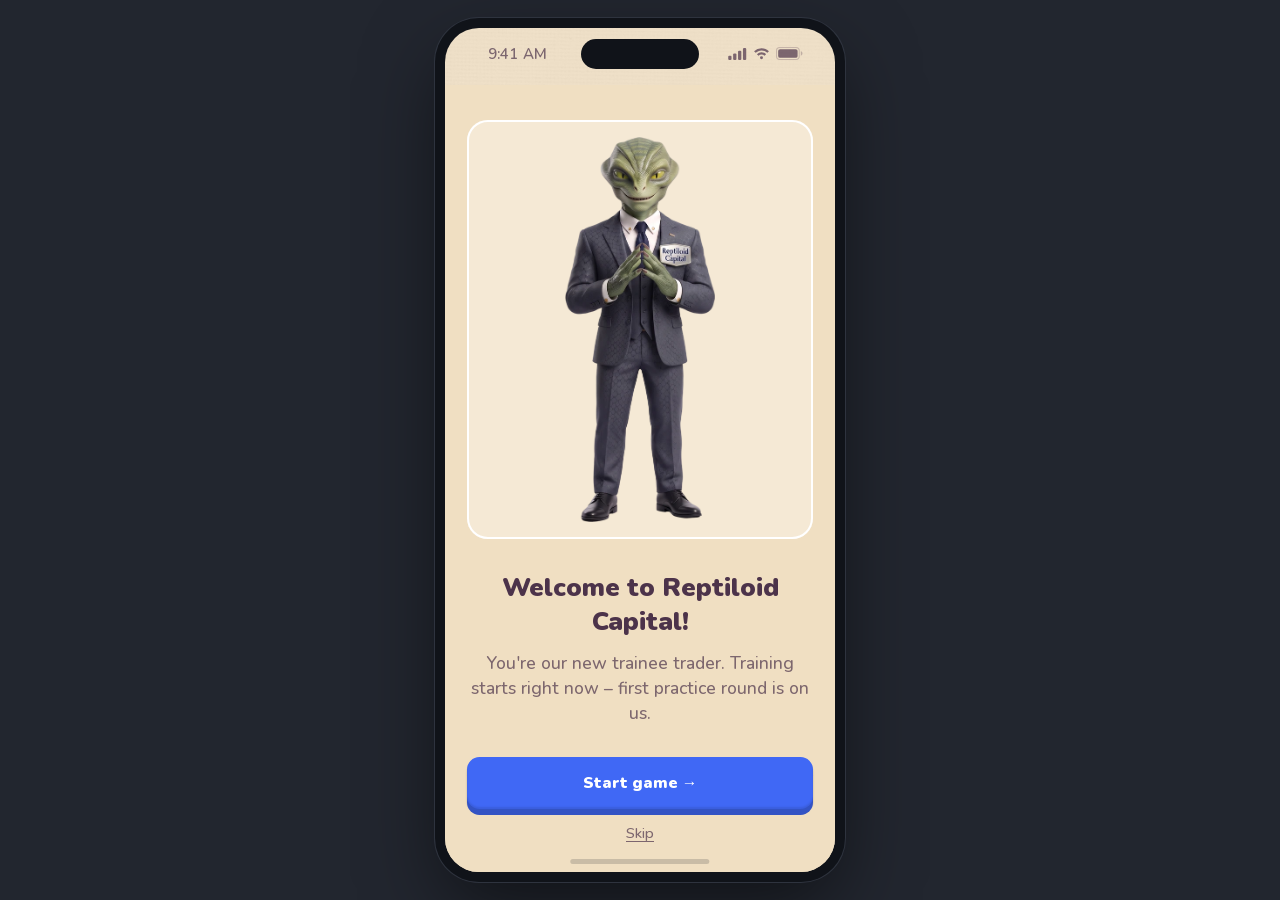
==== commit 9d5279d4: "Pavel 01.08 batch: tutorials per mockups, no draft labels, badge mascot, RC-to-menu, Learn entry" ====
--- a/index.html
+++ b/index.html
@@ -236,7 +236,7 @@
         <button class="set-row" data-act="set-sub" data-sub="Language"><span class="set-ico"><svg width="18" height="18" viewBox="0 0 24 24" fill="none" stroke="currentColor" stroke-width="1.8"><circle cx="12" cy="12" r="9"/><path d="M3 12h18M12 3c2.5 2.6 3.8 5.7 3.8 9S14.5 18.4 12 21c-2.5-2.6-3.8-5.7-3.8-9S9.5 5.6 12 3z"/></svg></span><span data-i18n="sub.language">Language</span><span class="set-val" id="langVal">English</span><span class="chev">&rsaquo;</span></button>
         <!-- skin switcher (verdict 29.07: three visual styles, one skeleton; cohort sim via ?skin=) -->
         <button class="set-row draft" data-act="set-sub" data-sub="Style" data-draft="Style switcher row — dev/demo tool ONLY (verdict 31.07 п.25: skin = cohort marking via ?skin= from the funnel, no user-facing style choice in prod). Row is display:none unless drafts are ON"><span class="set-ico"><svg width="18" height="18" viewBox="0 0 24 24" fill="none" stroke="currentColor" stroke-width="1.8"><path d="M12 3l9 5-9 5-9-5z"/><path d="M3 13.5l9 5 9-5"/></svg></span><span data-i18n="sub.style">Style</span><span class="chev">&rsaquo;</span></button>
-        <button class="set-row" data-act="set-sub" data-sub="Music and vibration"><span class="set-ico"><svg width="18" height="18" viewBox="0 0 24 24" fill="none" stroke="currentColor" stroke-width="1.8"><path d="M9 18V6l10-2v12"/><circle cx="6.5" cy="18" r="2.5"/><circle cx="16.5" cy="16" r="2.5"/></svg></span><span data-i18n="sub.music">Music and vibration</span><label class="switch set-sw draft" data-draft="Editorial row toggle (mockup B): flips a prototype-only master flag; row tap still opens the subscreen. A/C keep chevron rows per their mockups"><input type="checkbox" id="swMusic" checked><span class="knob"></span></label><span class="chev">&rsaquo;</span></button>
+        <button class="set-row" data-act="set-sub" data-sub="Music and vibration"><span class="set-ico"><!-- иконка «speaker» из макета 622:27279 (была нота — не по макету, Павел 01.08) --><svg width="18" height="18" viewBox="0 0 18 18" fill="none" stroke="currentColor" stroke-width="1.5" stroke-linecap="round"><path d="M8.9994 4.49963H9.0069M8.9994 10.5001H9.0069M4.49985 1.49939H13.499C14.3273 1.49939 14.9988 2.17102 14.9988 2.99951V15.0005C14.9988 15.829 14.3273 16.5006 13.499 16.5006H4.49985C3.67151 16.5006 3 15.829 3 15.0005V2.99951C3 2.17102 3.67151 1.49939 4.49985 1.49939ZM11.9991 10.5001C11.9991 12.1571 10.6561 13.5003 8.9994 13.5003C7.34271 13.5003 5.9997 12.1571 5.9997 10.5001C5.9997 8.84312 7.34271 7.49987 8.9994 7.49987C10.6561 7.49987 11.9991 8.84312 11.9991 10.5001Z"/></svg></span><span data-i18n="sub.music">Music and vibration</span><label class="switch set-sw draft" data-draft="Editorial row toggle (mockup B): flips a prototype-only master flag; row tap still opens the subscreen. A/C keep chevron rows per their mockups"><input type="checkbox" id="swMusic" checked><span class="knob"></span></label><span class="chev">&rsaquo;</span></button>
       </div>
       <div class="set-group">
         <!-- education module entry (guides + Chart patterns + practice tasks): the rebuilt
@@ -353,7 +353,7 @@
         <div class="social-row">
           <button class="social-btn" data-act="social" aria-label="Google"><span class="soc-lbl">Google</span><span class="soc-mark-b">&nbsp;G</span><span class="soc-mark-c">G</span></button>
           <button class="social-btn" data-act="social" aria-label="Facebook"><span class="soc-lbl">Facebook</span><span class="soc-mark-b">&nbsp;f</span><span class="soc-mark-c">f</span></button>
-          <button class="social-btn" data-act="social" aria-label="Apple"><span class="soc-lbl">Apple</span><span class="soc-mark-b">&nbsp;ID</span><span class="soc-mark-c"><svg width="20" height="20" viewBox="0 0 24 24" fill="currentColor"><path d="M16.4 12.7c0-2.4 2-3.6 2.1-3.7-1.1-1.7-2.9-1.9-3.5-1.9-1.5-.2-2.9.9-3.7.9-.8 0-1.9-.9-3.2-.8-1.6 0-3.1 1-4 2.4-1.7 3-.4 7.4 1.2 9.8.8 1.2 1.8 2.5 3.1 2.5 1.2-.1 1.7-.8 3.2-.8 1.5 0 1.9.8 3.2.8 1.3 0 2.2-1.2 3-2.4.9-1.4 1.3-2.7 1.3-2.8-.1 0-2.6-1-2.7-4zM14 5.6c.7-.8 1.1-1.9 1-3.1-1 0-2.2.7-2.9 1.5-.6.7-1.2 1.9-1 3 1.1.1 2.2-.6 2.9-1.4z"/></svg></span></button>
+          <button class="social-btn" data-act="social" aria-label="Apple"><span class="soc-lbl">Apple</span><span class="soc-mark-b">&nbsp;ID</span><span class="soc-mark-c"><!-- контурное яблоко из макета 622:26517 (был залитый Apple-лого — не по макету, Павел 01.08) --><svg width="20" height="20" viewBox="0 0 20 20" fill="none" stroke="currentColor" stroke-width="2" stroke-linecap="round"><path d="M9.998 5.43954V2.49939C9.998 2.27837 10.0858 2.06639 10.2421 1.91011C10.3984 1.75382 10.6104 1.66602 10.8314 1.66602M9.998 5.43954C10.7175 4.79604 11.6078 4.37442 12.5616 4.22579C13.5154 4.07715 14.4918 4.20774 15.3729 4.60179C16.2541 4.99584 17.0024 5.63652 17.5275 6.44647C18.0525 7.25642 18.3319 8.20104 18.3319 9.16629C18.345 12.235 17.2287 15.2012 15.1959 17.5001C14.8228 17.9175 14.3204 18.1976 13.7691 18.2955C13.2179 18.3934 12.6497 18.3035 12.1557 18.0401C11.4917 17.6858 10.7506 17.5005 9.99801 17.5005C9.2454 17.5005 8.50437 17.6858 7.84036 18.0401C7.34631 18.3035 6.77816 18.3934 6.22692 18.2955C5.67568 18.1976 5.17326 17.9175 4.80014 17.5001C2.77404 15.1972 1.65882 12.2336 1.66408 9.16629C1.6641 8.20104 1.94351 7.25642 2.46858 6.44647C2.99365 5.63652 3.74193 4.99584 4.6231 4.60179C5.50428 4.20774 6.48067 4.07715 7.43443 4.22579C8.38819 4.37442 9.27853 4.79604 9.998 5.43954Z"/></svg></span></button>
         </div>
         <button class="text-link draft" data-act="social" data-i18n="su.login" data-draft="Log-in entry point (kept; absent from the new signup mockups)">Already have an account? Log in</button>
         <p class="legal" data-i18n="su.legal">By continuing, you agree to the Terms and Privacy Policy.</p>
--- a/shell.css
+++ b/shell.css
@@ -848,18 +848,6 @@
   position:absolute; top:2px; right:2px; width:7px; height:7px; border-radius:50%;
   background:var(--red); border:1.5px solid var(--bg);
 }
-/* corporate: у v4-home шапки нет — метим сохранённую шапку ★draft только в этом скине */
-body.drafts-on[data-skin="corporate"] #scr-home .home2-head {
-  outline:1.5px dashed rgba(230,162,60,.6); outline-offset:2px; position:relative;
-}
-body.drafts-on[data-skin="corporate"] #scr-home .home2-head::after {
-  content:'\2605 draft'; position:absolute; top:-8px; right:6px; z-index:6;
-  background:#fff7e8; color:#c8862a;
-  border:1px dashed rgba(230,162,60,.8); border-radius:6px;
-  padding:0 5px; font-size:8.5px; font-weight:700; line-height:13px;
-  letter-spacing:.03em; pointer-events:none;
-  font-family:-apple-system, "Segoe UI", Roboto, sans-serif;
-}
 .chips-row { display:flex; gap:11px; margin-bottom:14px; }
 .chip { background:var(--panel); color:var(--sb); border-radius:999px; padding:5px 9px; font-size:12.4px; font-weight:500; }
 .chip.active { background:var(--tx); color:#fff; }
@@ -960,15 +948,16 @@
   text-decoration:underline; text-underline-offset:3px; font-weight:800; font-size:13.5px;
 }
 
-/* маскот на Home (фотореал-рептилоид во всех четырёх -home, перекрывает карту,
-   уходит под Play/таббар) */
+/* маскот на Home: z-порядок мокапа 622:26607 — image 7 идёт ПОСЛЕ scrollable-body
+   (маскот ПОВЕРХ зелёной карты оффера) и ПЕРЕД кнопкой Играть (Play поверх ног).
+   Геометрия мокапа: (37,359) 302×517 в 375-кадре → ×1.04 = 314px, центр совпадает */
 .home-mascot {
   position:absolute; left:50%; bottom:-69px; transform:translateX(-50%);
-  width:314px; height:auto; z-index:0; pointer-events:none;
+  width:314px; height:auto; z-index:1; pointer-events:none;
 }
 
 .hero-play {
-  position:relative; z-index:1;
+  position:relative; z-index:2;
   display:block; width:100%; margin-top:auto;
   height:53px; padding:0 25px;
   border-radius:var(--r-btn);
@@ -1042,12 +1031,14 @@
   box-shadow:inset 0 0 0 var(--card-bw) var(--card-line);
 }
 .wl-mascot { display:block; height:430px; max-height:92%; width:auto; }
-.wl-text { margin-top:36px; flex:0 1 auto; }
+.wl-text { margin-top:32px; flex:0 1 auto; }
+/* крупнее мокапа 558:10224 — слово Павла 01.08: «текст на первом экране онборда
+   должен быть крупнее, особенно описание — оно слишком мелкое» */
 .wl-text h1 {
-  font-size:22px; line-height:31px; font-weight:var(--w-head); color:var(--wl-h1);
+  font-size:26px; line-height:34px; font-weight:var(--w-head); color:var(--wl-h1);
   font-family:var(--font-head); text-transform:none;
 }
-.wl-text p { font-size:14.7px; line-height:22px; font-weight:400; color:var(--wl-soft); margin:11px auto 0; max-width:334px; }
+.wl-text p { font-size:17.5px; line-height:25px; font-weight:500; color:var(--wl-soft); margin:12px auto 0; max-width:346px; }
 .wl-actions { margin-top:auto; padding-top:31px; }
 .wl-start {
   display:block; width:100%; height:52px; border-radius:var(--r-btn);
@@ -1832,7 +1823,18 @@
 body[data-skin="crypto-dark"] .legal { font-size:12.5px; line-height:18.7px; margin-top:50px; }
 /* ----- verify ----- */
 #scr-verify .signup-body { padding-bottom:41.6px; }
-.vf-back { display:none; } /* terminal-only back circle (mockup C) */
+.vf-back { display:none; } /* back-circle: paper (мокап 622 header-back) + crypto-dark (мокап C) */
+/* paper: белый-30 круг со стрелкой сверху слева (622-мокапы auth-code-input/error, header-back
+   40×40 white-30 r20 на (16,51) 375-фрейма → ×1.04, минус statusbar) — заменяет крестик;
+   на sign-up мокап выхода не рисует вовсе — тот же кружок как единый язык (★draft) */
+body[data-skin="paper"] #scr-verify .xbtn { display:none !important; }
+body[data-skin="paper"] .vf-back {
+  display:flex; align-items:center; justify-content:center;
+  position:absolute; top:8.3px; left:16.6px; z-index:6;
+  width:41.6px; height:41.6px; border-radius:50%;
+  background:var(--card); color:var(--tx); box-shadow:none;
+}
+
 body[data-skin="crypto-dark"] .vf-back {
   display:flex; align-items:center; justify-content:center; align-self:flex-start;
   width:37.4px; height:37.4px; border-radius:50%; margin-bottom:25px;
@@ -1947,18 +1949,18 @@
   font-family:var(--font-num);
   font-size:13px; line-height:17.7px; font-weight:800; color:var(--rc-ink);
 }
+/* значок актива на RC — по мокапу 558:10139: оранжевая биткоин-монета с белым ₿
+   (был слепой кружок: color:transparent прятал символ — «значок кривой», Павел 01.08) */
 .btc-coin {
-  width:16.6px; height:16.6px; border-radius:50%; background:var(--coin-fill); color:transparent;
-  display:inline-flex; align-items:center; justify-content:center; font-size:11px; font-weight:800;
-  flex:0 0 16.6px;
+  width:17.7px; height:17.7px; border-radius:50%; background:#F7931A; color:#fff;
+  display:inline-flex; align-items:center; justify-content:center; font-size:11.5px; font-weight:800;
+  box-shadow:inset -1px -1.5px 0 rgba(0,0,0,.18);
+  flex:0 0 17.7px;
 }
 /* v1: BTC-пилюля без монеты (мокап: только текст «BTC» моно) */
 body[data-skin="crypto-light"] .btc-coin { display:none; }
-/* corporate: v4-RC BTC-пилюли не имеет — сохраняем её в языке варианта, ★draft ниже */
+/* corporate: v4-RC BTC-пилюли не имеет — сохраняем её в языке варианта */
 body[data-skin="corporate"] .rc-btc { background:var(--panel); box-shadow:none; font-weight:700; }
-body.drafts-on[data-skin="corporate"] .rc-btc {
-  outline:1.5px dashed rgba(230,162,60,.6); outline-offset:2px;
-}
 .rc-top h1 {
   font-family:var(--font-head);
   font-size:var(--rc-title-size); line-height:var(--rc-title-lh);
@@ -2461,20 +2463,12 @@
   100% { opacity:0; }
 }
 
-/* ---------- draft marking (my-design, not in Figma wireframes) ---------- */
-/* :where() keeps specificity at 0 so the badge anchor never overrides
-   an element's own positioning (.xbtn/.sheet/.modal are absolute) */
+/* ---------- draft marking ----------
+   Визуал (пунктирная обводка + плашка «★ draft») удалён НАСОВСЕМ — слово Павла 01.08
+   «убери ярлыки драфт отовсюду». Классы .draft/data-draft в разметке живут как
+   инвентарь не-макетных элементов; тумблер drafts-on остался только гейтом
+   дев-строки Style (п.25). */
 :where(.draft) { position:relative; }
-body.drafts-on .draft { outline:1.5px dashed rgba(230,162,60,.6); outline-offset:2px; }
-body.drafts-on .draft::after {
-  content:'\2605 draft';
-  position:absolute; top:-8px; right:6px; z-index:6;
-  background:#fff7e8; color:#c8862a;
-  border:1px dashed rgba(230,162,60,.8); border-radius:6px;
-  padding:0 5px; font-size:8.5px; font-weight:700; line-height:13px;
-  letter-spacing:.03em; pointer-events:none;
-  font-family:-apple-system, "Segoe UI", Roboto, sans-serif;
-}
 
 /* --- difficulty badges (owner directive 24.07; draft — not in wireframes) --- */
 .gc-diff { display:inline-block; font-size:10.5px; font-weight:700; letter-spacing:.02em;
@@ -2482,8 +2476,6 @@
 .gc-diff.easy { background:#e3f2e9; color:#2c9e63; }
 .gc-diff.medium { background:#fbf0dd; color:#c98a24; }
 .gc-diff.hard { background:#fbe5e3; color:#d95550; }
-/* мелкие draft-элементы (пилюли сложности): только обводка, без корнер-плашки */
-body.drafts-on .gc-diff.draft::after { content:none; }
 /* строка Settings «Style» — только при включённых драфтах (вердикт 31.07 п.25):
    скин = разметка когорты (?skin= из пролива), юзерского переключателя стиля в проде
    НЕТ; строка живёт как дев-инструмент для демо/симуляции когорт. Обычный drafts-off
